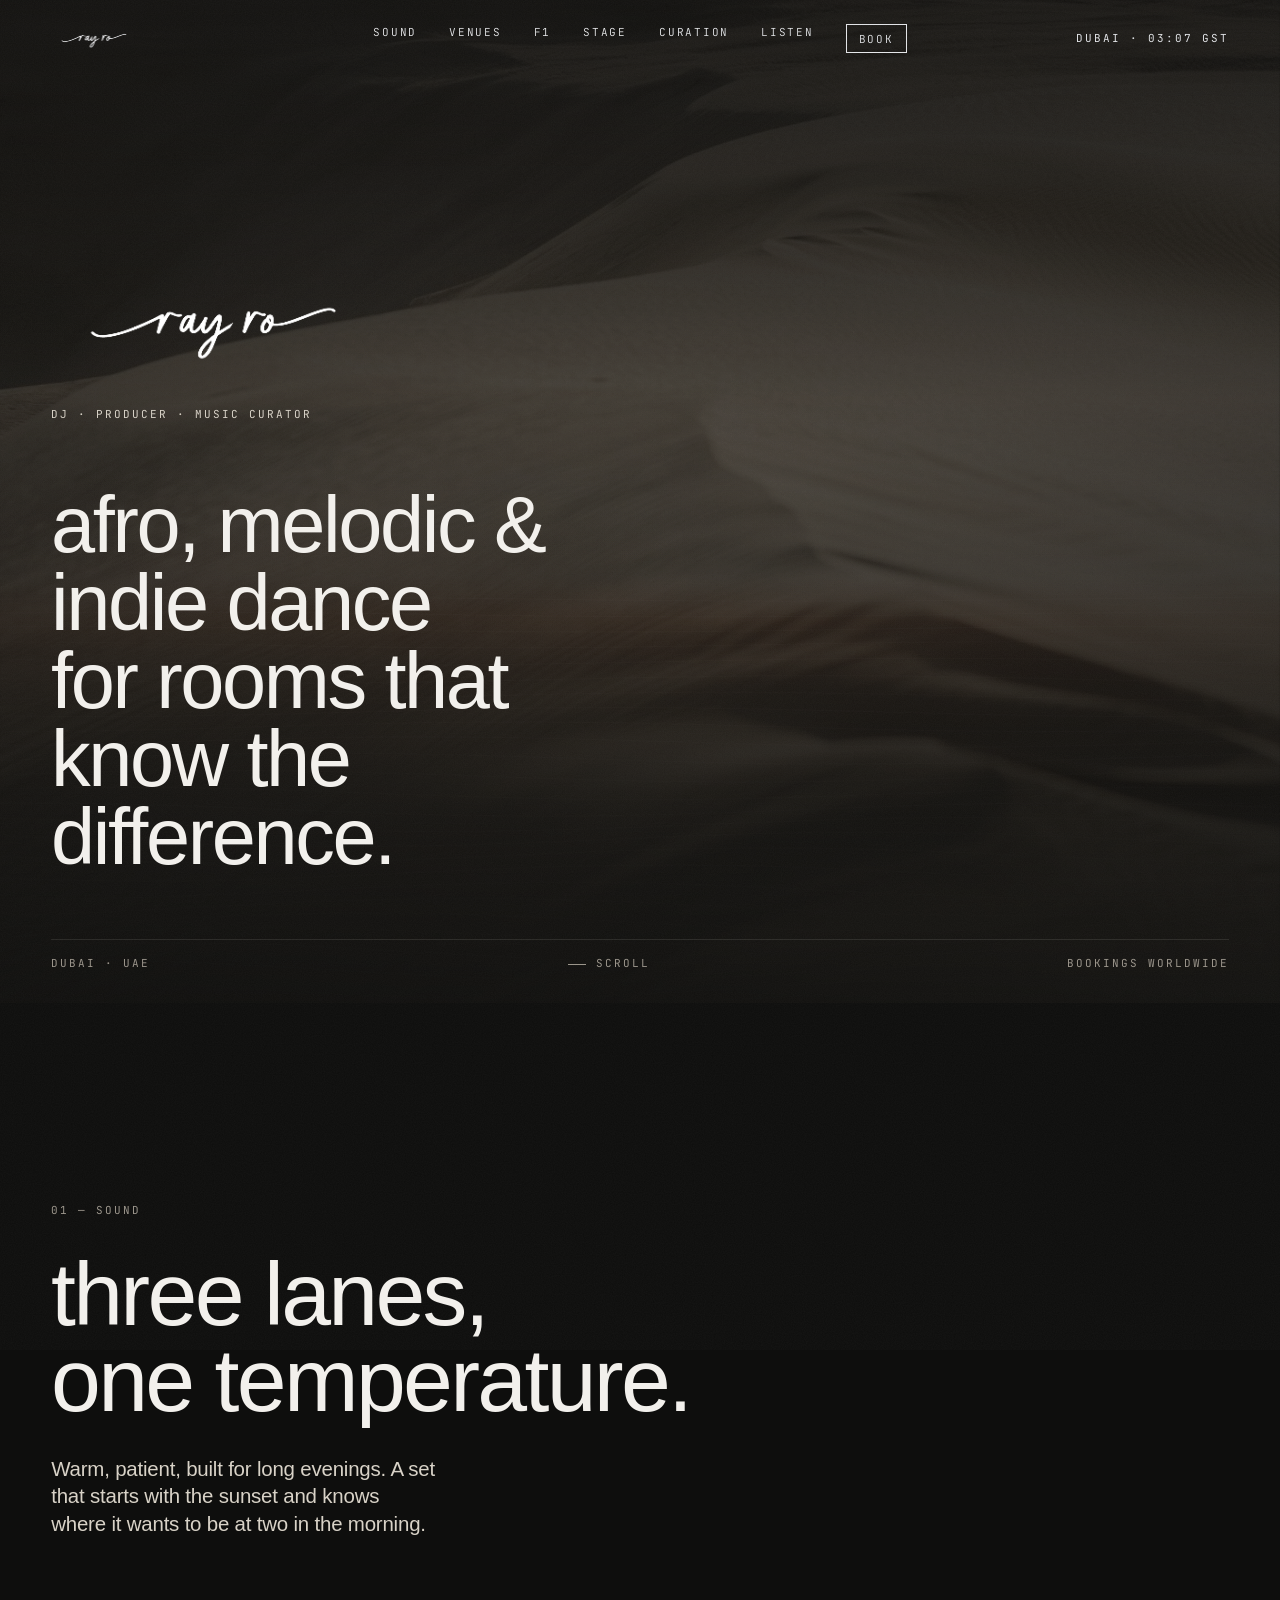
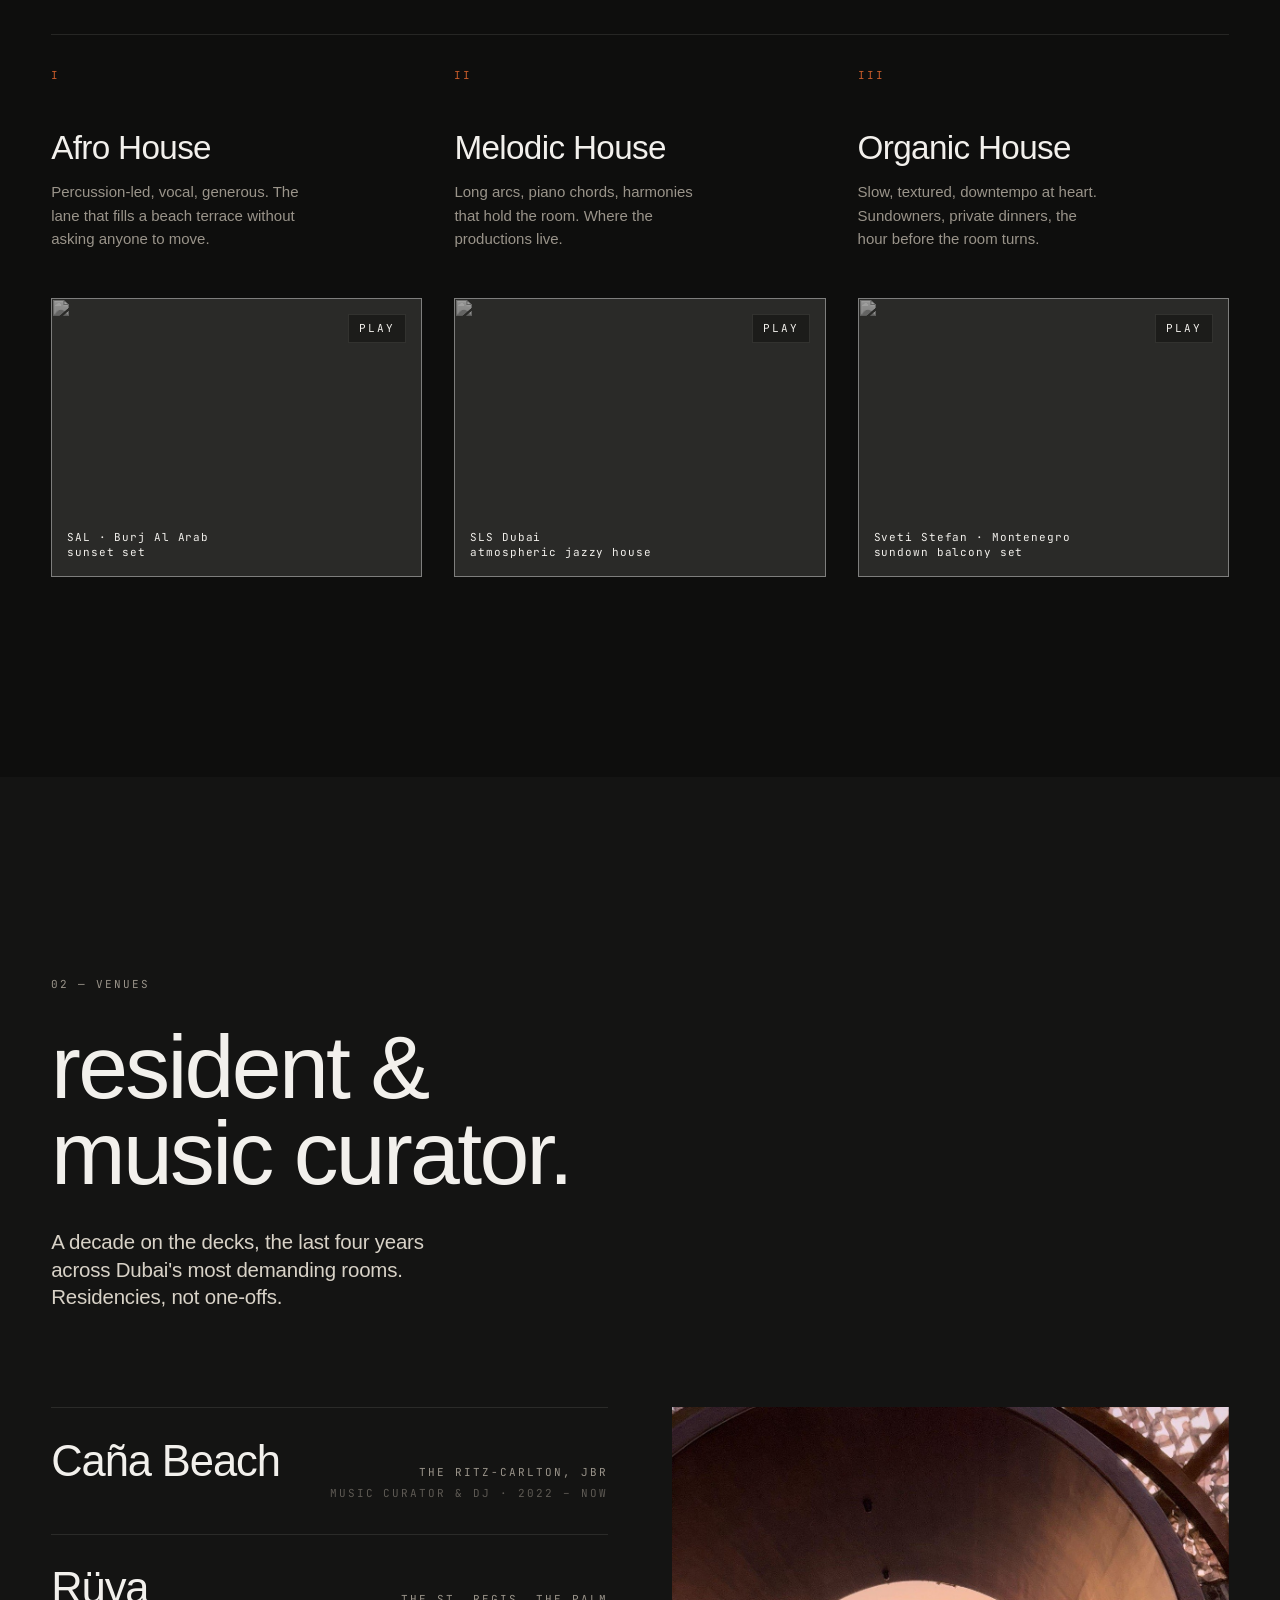
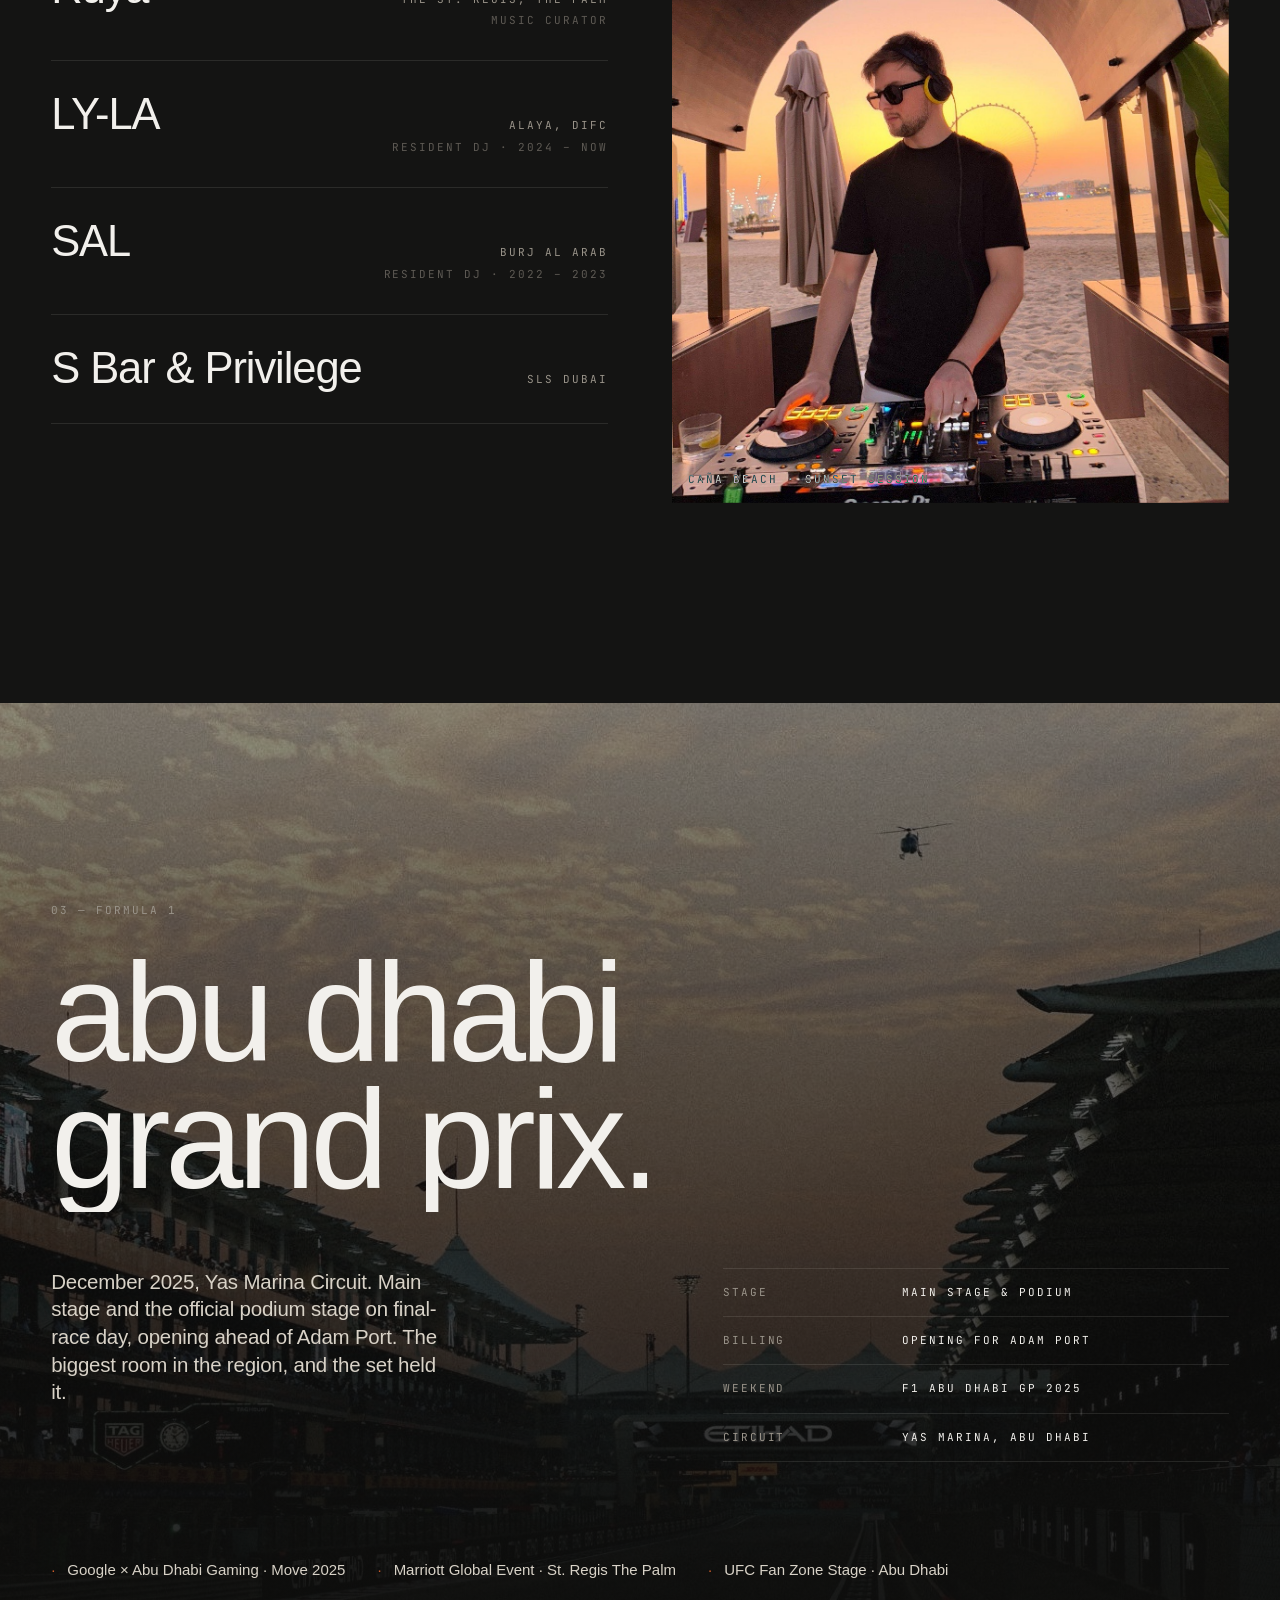
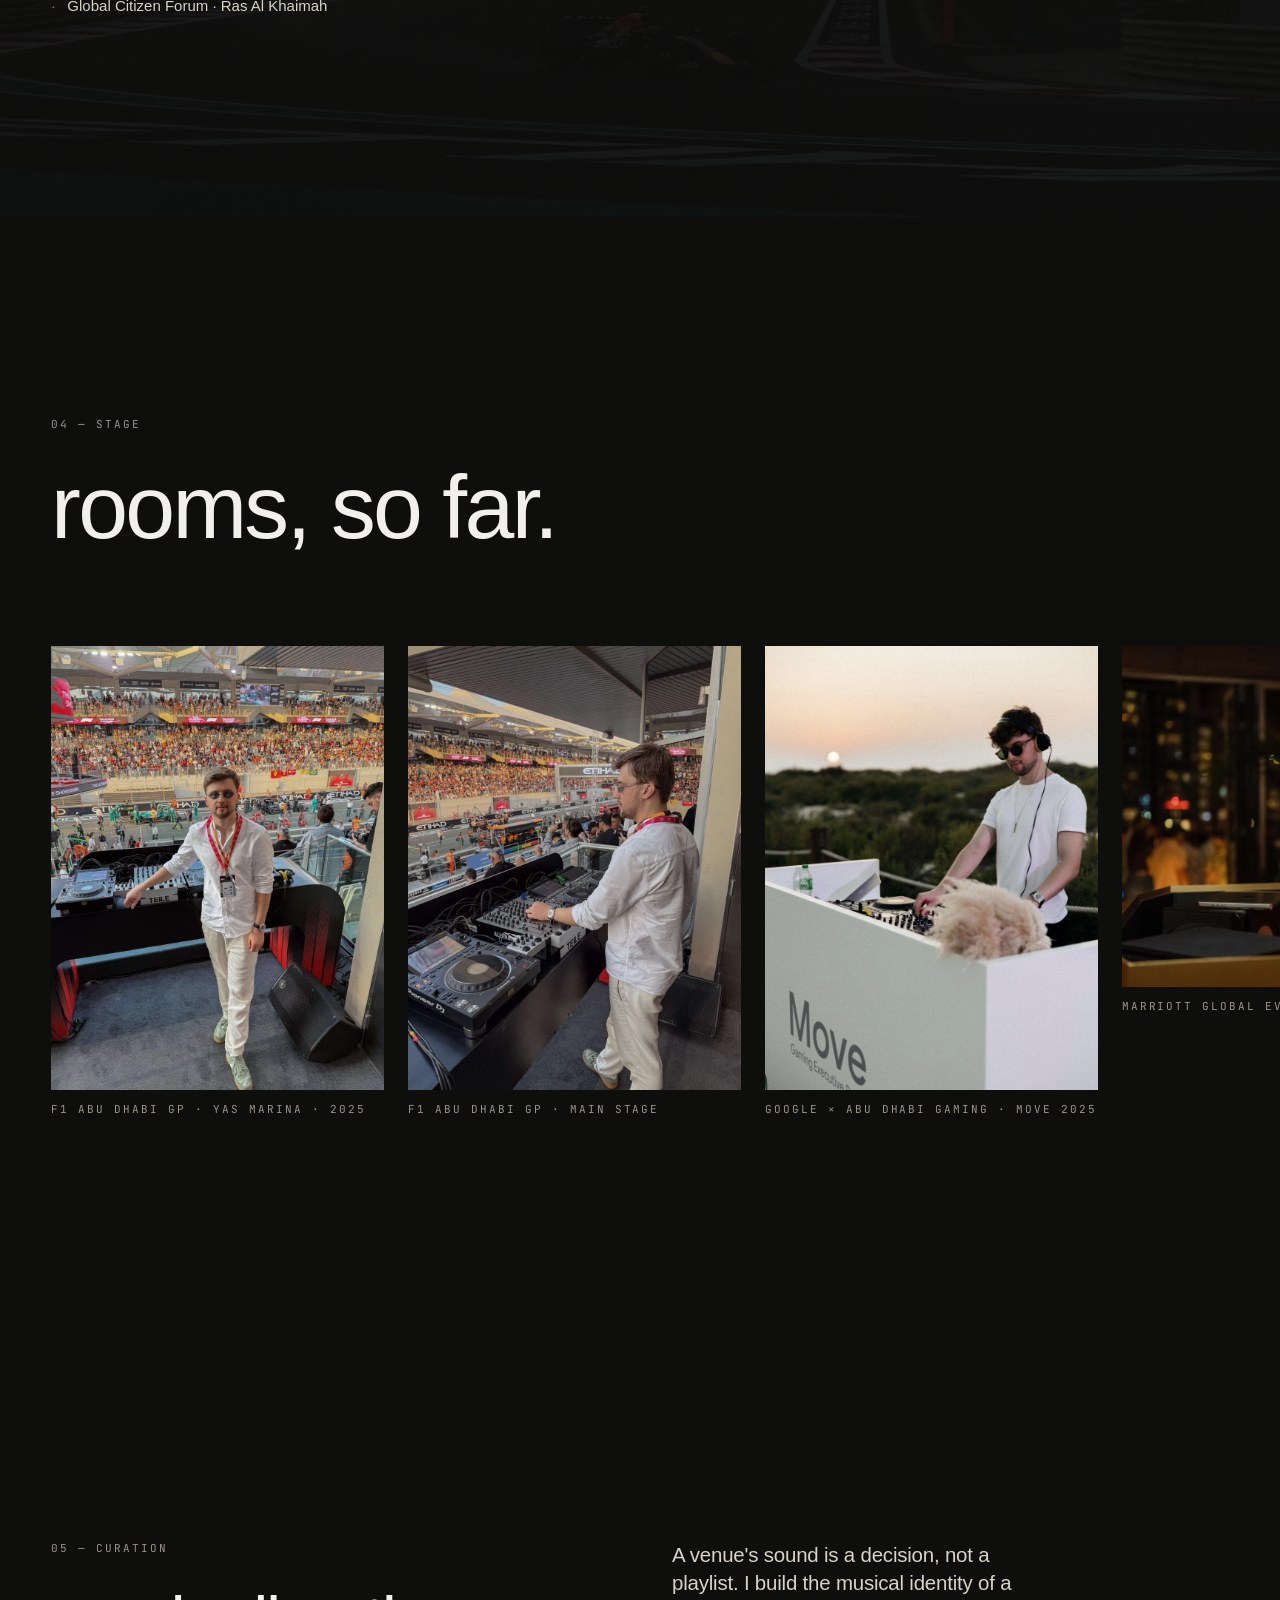
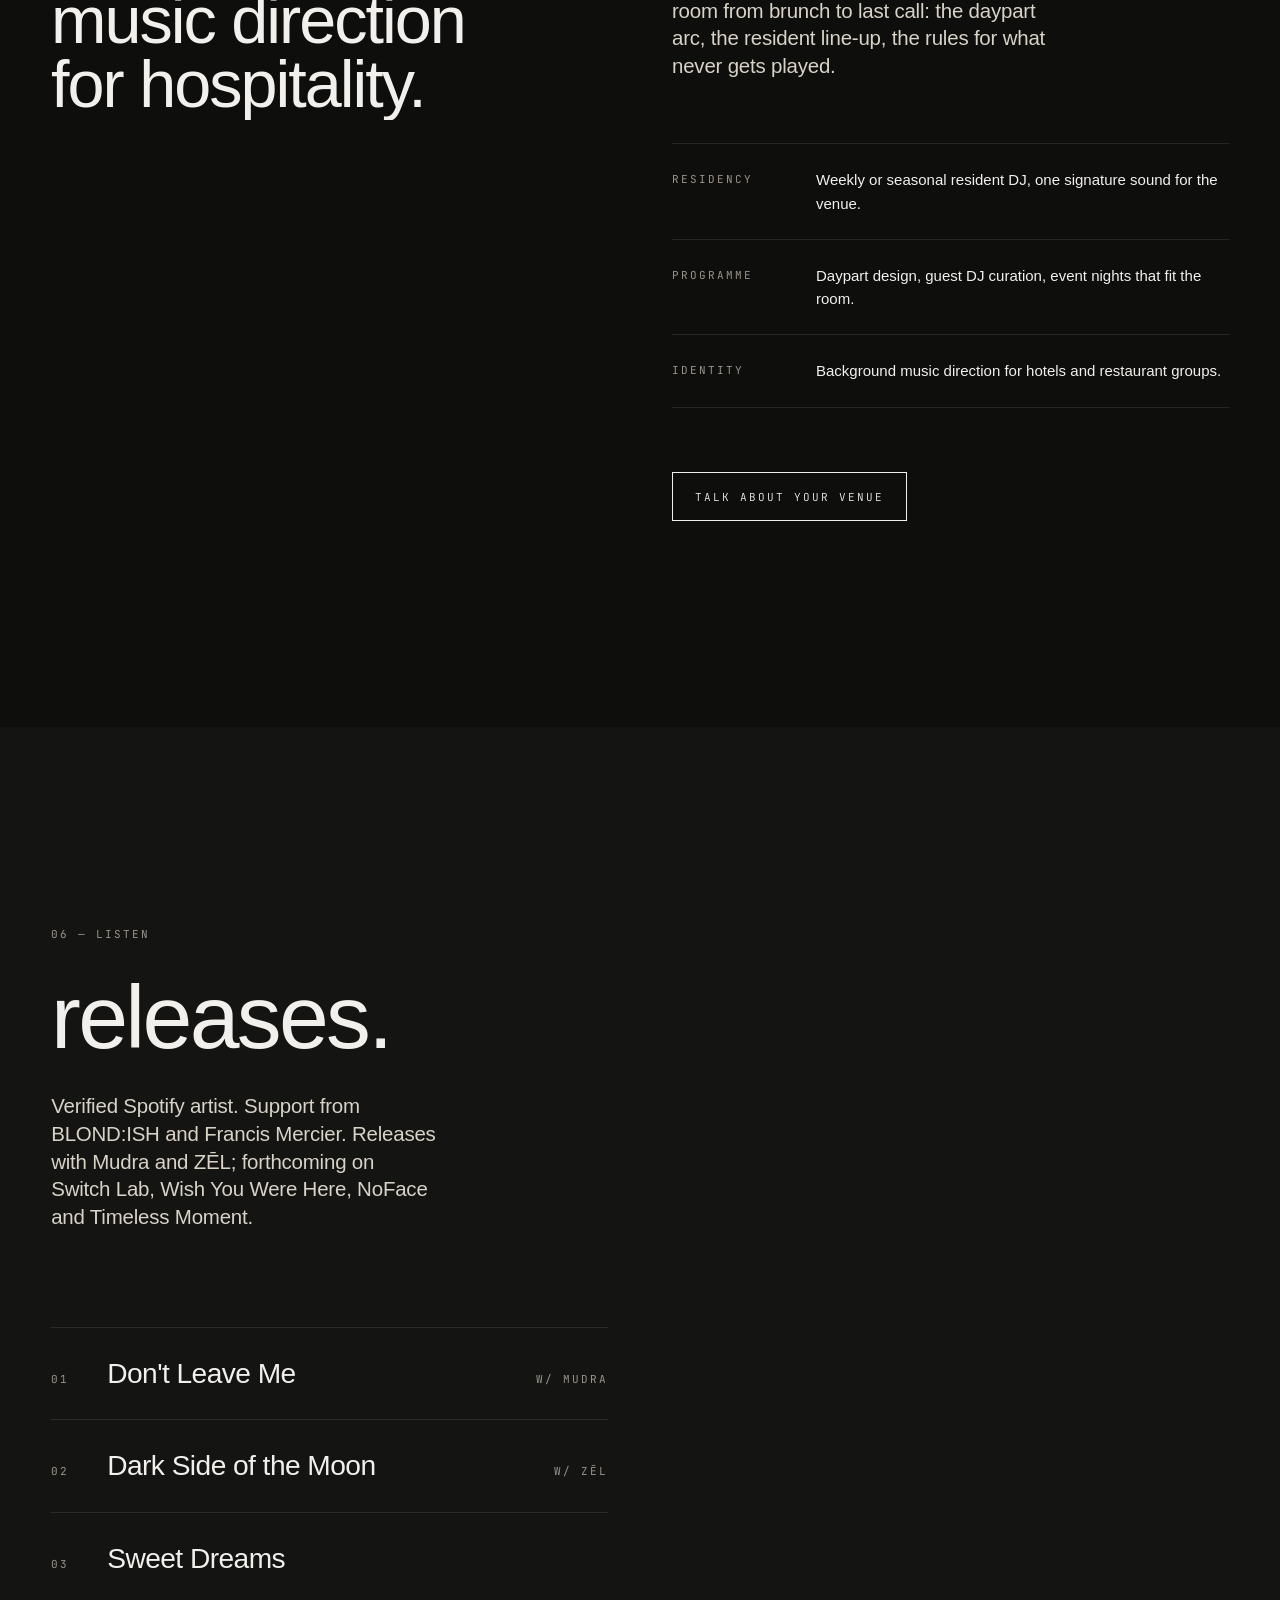
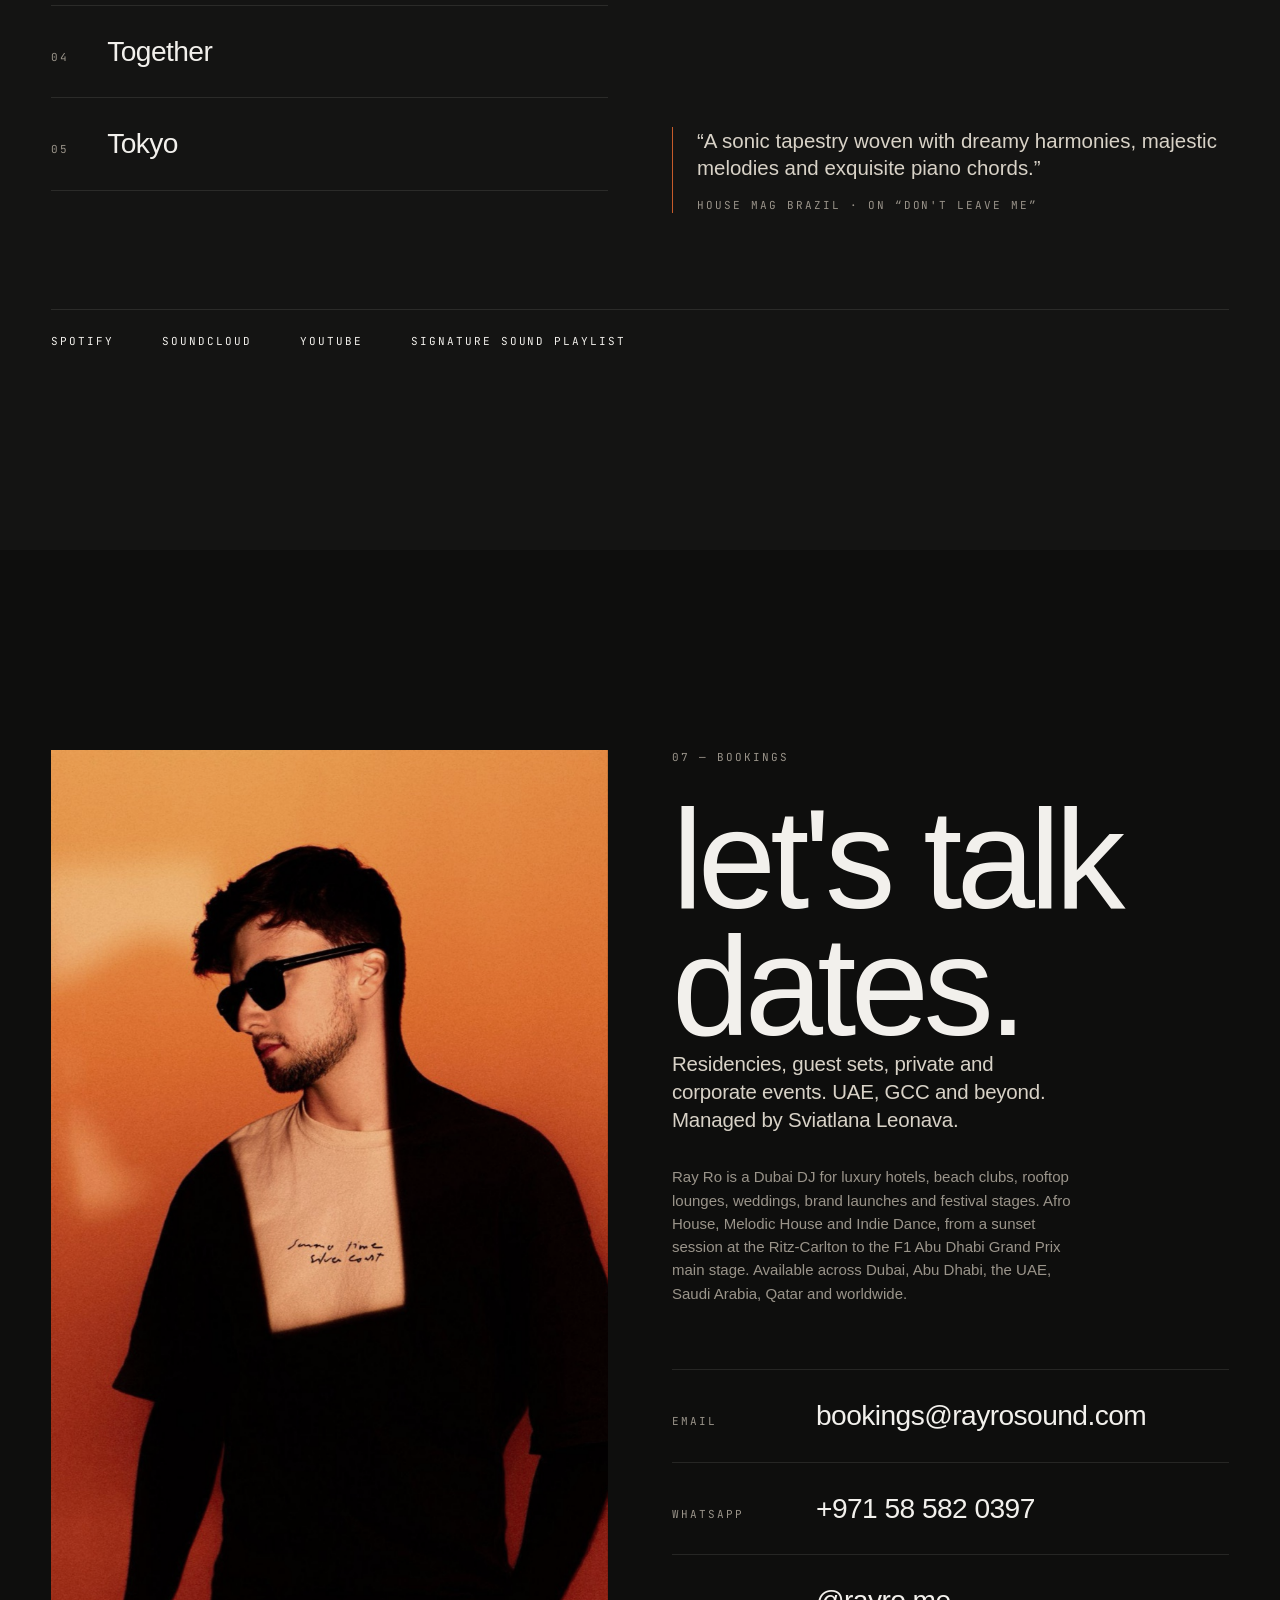
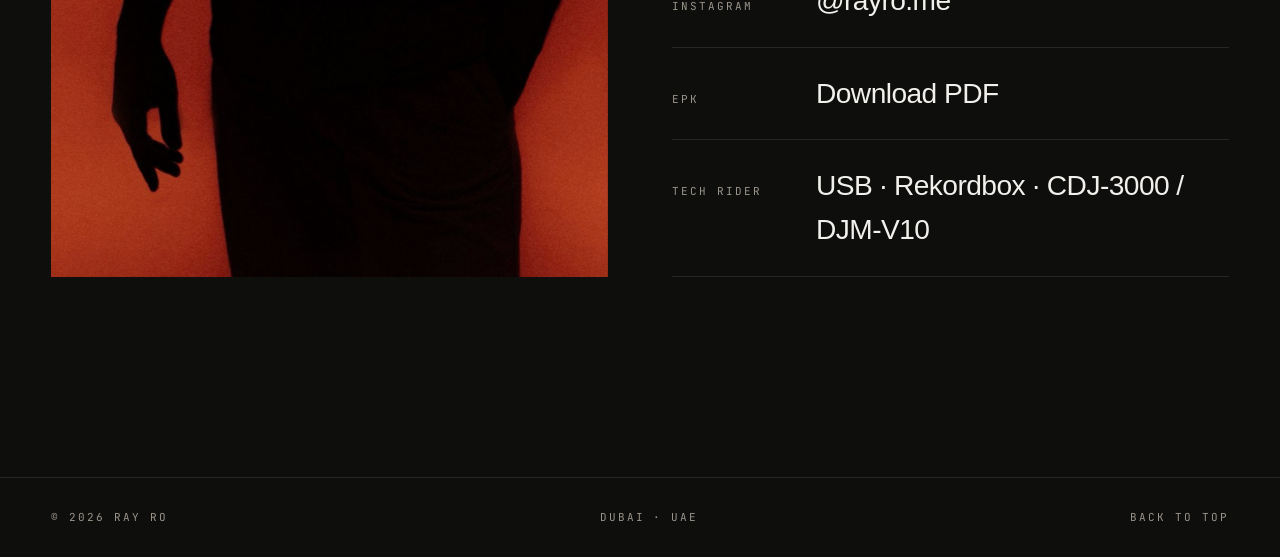
==== index.html @ 74b687f0 "contact: WhatsApp number Co-Authored-By: Claude Fable 5.1 <noreply@anthropic.com>" ====
<!DOCTYPE html>
<html lang="en" data-theme="dark">
<head>
  <meta charset="UTF-8" />
  <meta name="viewport" content="width=device-width, initial-scale=1, viewport-fit=cover" />
  <meta name="theme-color" content="#0E0E0D" />
  <meta name="color-scheme" content="dark" />

  <title>Ray Ro — Afro & Melodic House DJ in Dubai · Producer · Music Curator</title>
  <meta name="description" content="Ray Ro is a Dubai-based DJ, producer and music curator: Afro House, Melodic House and Indie Dance for luxury hotels, beach clubs, private and corporate events. Resident at LY-LA DIFC, music curator at Caña Beach (Ritz-Carlton) and Rüya (St. Regis), ex-SAL Burj Al Arab, F1 Abu Dhabi GP 2025 with Adam Port. Book a DJ in Dubai, UAE and GCC." />
  <meta name="keywords" content="Ray Ro, DJ Dubai, Afro House DJ Dubai, Melodic House DJ Dubai, Dubai DJ for hire, luxury hotel DJ UAE, beach club DJ Dubai, sunset DJ Dubai, event DJ Dubai, corporate event DJ UAE, wedding DJ Dubai, music curator Dubai, resident DJ Dubai, DJ Abu Dhabi, DJ booking UAE, organic house DJ, indie dance DJ" />
  <meta name="author" content="Ray Ro" />
  <meta name="robots" content="index, follow, max-image-preview:large" />
  <meta name="geo.region" content="AE-DU" />
  <meta name="geo.placename" content="Dubai" />
  <link rel="canonical" href="https://rayrosound.com/" />

  <meta property="og:type" content="profile" />
  <meta property="og:site_name" content="Ray Ro" />
  <meta property="og:title" content="Ray Ro — DJ · Producer · Music Curator" />
  <meta property="og:description" content="Afro · Melodic House · Indie Dance. Burj Al Arab, The Ritz-Carlton, St. Regis, F1 Abu Dhabi GP. Dubai, bookings worldwide." />
  <meta property="og:url" content="https://rayrosound.com/" />
  <meta property="og:image" content="https://rayrosound.com/assets/img/og.jpg" />
  <meta property="og:image:width" content="1200" />
  <meta property="og:image:height" content="630" />
  <meta name="twitter:card" content="summary_large_image" />
  <meta name="twitter:title" content="Ray Ro — DJ · Producer · Music Curator" />
  <meta name="twitter:description" content="Afro · Melodic House · Indie Dance. Dubai, bookings worldwide." />
  <meta name="twitter:image" content="https://rayrosound.com/assets/img/og.jpg" />

  <link rel="icon" href="favicon.svg" type="image/svg+xml" />
  <meta property="og:image:alt" content="Ray Ro — DJ, producer and music curator, Dubai" />

  <script type="application/ld+json">
  {
    "@context": "https://schema.org",
    "@graph": [
      {
        "@type": "WebSite",
        "@id": "https://rayrosound.com/#website",
        "url": "https://rayrosound.com/",
        "name": "Ray Ro",
        "inLanguage": "en",
        "publisher": { "@id": "https://rayrosound.com/#person" }
      },
      {
        "@type": ["Person", "MusicGroup"],
        "@id": "https://rayrosound.com/#person",
        "name": "Ray Ro",
        "alternateName": ["Ray Ro DJ", "DJ Ray Ro", "rayrosound"],
        "url": "https://rayrosound.com/",
        "image": "https://rayrosound.com/assets/img/portrait-orange.jpg",
        "jobTitle": "DJ, Producer & Music Curator",
        "description": "Dubai-based DJ, producer and music curator. Afro House, Melodic House and Indie Dance for luxury hotels, beach clubs, private and corporate events across the UAE and GCC.",
        "genre": ["Afro House", "Melodic House", "Organic House", "Indie Dance"],
        "email": "mailto:bookings@rayrosound.com",
        "telephone": "+971585820397",
        "address": { "@type": "PostalAddress", "addressLocality": "Dubai", "addressCountry": "AE" },
        "homeLocation": { "@type": "Place", "name": "Dubai, United Arab Emirates" },
        "areaServed": ["Dubai", "Abu Dhabi", "United Arab Emirates", "Saudi Arabia", "Qatar", "Bahrain", "Oman", "Worldwide"],
        "knowsAbout": ["Afro House", "Melodic House", "Music curation for hospitality", "Sunset DJ sets", "Luxury event entertainment"],
        "hasOccupation": [
          { "@type": "Occupation", "name": "DJ" },
          { "@type": "Occupation", "name": "Music Producer" },
          { "@type": "Occupation", "name": "Music Curator" }
        ],
        "performerIn": [
          { "@type": "Event", "name": "F1 Abu Dhabi Grand Prix 2025 — main stage & podium, opening for Adam Port", "location": { "@type": "Place", "name": "Yas Marina Circuit, Abu Dhabi" }, "startDate": "2025-12" },
          { "@type": "Event", "name": "Google × Abu Dhabi Gaming — Move 2025", "location": { "@type": "Place", "name": "Abu Dhabi" }, "startDate": "2025" },
          { "@type": "Event", "name": "Marriott Global Event — The St. Regis Dubai, The Palm", "location": { "@type": "Place", "name": "Dubai" } }
        ],
        "sameAs": [
          "https://instagram.com/rayro.me",
          "https://open.spotify.com/artist/5fw5fQ2Esfe9djr1GewYUo",
          "https://soundcloud.com/rayrosound",
          "https://youtube.com/@rayrosound"
        ]
      },
      {
        "@type": "Service",
        "@id": "https://rayrosound.com/#booking",
        "name": "DJ booking & music curation — Ray Ro",
        "serviceType": ["DJ for luxury hotels and beach clubs", "Sunset DJ sets", "Private and corporate event DJ", "Wedding DJ", "Festival and brand-event DJ", "Music direction for hospitality venues"],
        "provider": { "@id": "https://rayrosound.com/#person" },
        "areaServed": ["Dubai", "Abu Dhabi", "UAE", "GCC"],
        "availableChannel": { "@type": "ServiceChannel", "serviceUrl": "https://rayrosound.com/#contact", "availableLanguage": ["en", "ru"] }
      }
    ]
  }
  </script>

  <link rel="preconnect" href="https://api.fontshare.com" />
  <link rel="preconnect" href="https://cdn.fontshare.com" crossorigin />
  <link rel="preconnect" href="https://fonts.googleapis.com" />
  <link rel="preconnect" href="https://fonts.gstatic.com" crossorigin />
  <link rel="stylesheet" href="https://api.fontshare.com/v2/css?f[]=clash-display@400,500,600&f[]=general-sans@300,400,500&display=swap" />
  <link rel="stylesheet" href="https://fonts.googleapis.com/css2?family=JetBrains+Mono:wght@400;500&display=swap" />
  <link rel="stylesheet" href="css/styles.css" />

  <script>
    (function () {
      var h = document.documentElement;
      var reduced = matchMedia('(prefers-reduced-motion: reduce)').matches;
      var coarse  = matchMedia('(pointer: coarse)').matches;
      h.classList.add(reduced ? 'no-motion' : 'is-loading');
      if (coarse) h.classList.add('touch');
      if (location.search.indexOf('shot') > -1) h.classList.add('shot');
    })();
  </script>
</head>
<body>

  <div class="grain" aria-hidden="true"></div>
  <div class="cursor" aria-hidden="true"><span class="cursor__label"></span></div>

  <!-- Intro veil -->
  <div class="veil" aria-hidden="true">
    <img class="veil__logo" src="assets/img/logo-white.png" alt="" width="705" height="239" />
  </div>

  <header class="top">
    <a class="top__brand" href="#top" data-cursor="top">
      <img src="assets/img/logo-white.png" alt="ray ro" width="705" height="239" />
    </a>
    <nav class="top__nav" aria-label="Sections">
      <a href="#sound">Sound</a>
      <a href="#venues">Venues</a>
      <a href="#f1">F1</a>
      <a href="#stage">Stage</a>
      <a href="#curation">Curation</a>
      <a href="#listen">Listen</a>
      <a href="#contact" class="top__cta">Book</a>
    </nav>
    <div class="top__meta mono"><span class="top__clock">Dubai · <span data-clock>--:--</span> GST</span><a href="#contact" class="top__cta top__cta--m">Book</a></div>
  </header>

  <main id="top">

    <!-- ═══ HERO ═══ -->
    <section class="hero" id="hero">
      <div class="hero__bg" aria-hidden="true">
        <img class="hero__photo" src="assets/img/desert.jpg" alt="" width="1143" height="1600" fetchpriority="high" decoding="async" />
        <canvas class="hero__canvas"></canvas>
        <video class="hero__video" autoplay muted loop playsinline preload="metadata" poster="assets/video/hero-poster.jpg">
          <source src="assets/video/hero.mp4" type="video/mp4" />
        </video>
        <div class="hero__shade"></div>
      </div>

      <div class="hero__inner">
        <div class="hero__logo" data-reveal>
          <img src="assets/img/logo-white.png" alt="ray ro" width="705" height="239" />
        </div>
        <p class="hero__role mono" data-reveal>DJ · Producer · Music Curator</p>
        <h1 class="hero__title">
          <span class="sr-only">Ray Ro — DJ, producer and music curator in Dubai. </span>
          <span class="line"><span class="line__in">afro, melodic &amp;</span></span>
          <span class="line"><span class="line__in">indie dance</span></span>
          <span class="line"><span class="line__in">for rooms that</span></span>
          <span class="line"><span class="line__in">know the difference.</span></span>
        </h1>
      </div>

      <div class="hero__foot mono">
        <span>Dubai · UAE</span>
        <span class="hero__scroll" aria-hidden="true">scroll</span>
        <span>Bookings worldwide</span>
      </div>
    </section>

    <!-- ═══ SOUND ═══ -->
    <section class="sound section" id="sound">
      <header class="section__head">
        <span class="mono label">01 — Sound</span>
        <h2 class="display">
          <span class="line"><span class="line__in">three lanes,</span></span>
          <span class="line"><span class="line__in">one temperature.</span></span>
        </h2>
        <p class="lede" data-reveal>Warm, patient, built for long evenings. A set that starts with the sunset and knows where it wants to be at two in the morning.</p>
      </header>

      <div class="lanes">
        <article class="lane" data-reveal>
          <div class="lane__index mono">I</div>
          <h3 class="lane__name">Afro House</h3>
          <p class="lane__desc">Percussion-led, vocal, generous. The lane that fills a beach terrace without asking anyone to move.</p>
          <button class="player" type="button" data-yt="RgMtoD_0YS0" data-cursor="play" aria-label="Play: chilled set at SAL, Burj Al Arab">
            <img class="player__poster" src="https://i.ytimg.com/vi/RgMtoD_0YS0/hqdefault.jpg" alt="" loading="lazy" decoding="async" width="480" height="360" />
            <span class="player__meta mono">SAL · Burj Al Arab<br>sunset set</span>
            <span class="player__btn mono">Play</span>
          </button>
        </article>

        <article class="lane" data-reveal>
          <div class="lane__index mono">II</div>
          <h3 class="lane__name">Melodic House</h3>
          <p class="lane__desc">Long arcs, piano chords, harmonies that hold the room. Where the productions live.</p>
          <button class="player" type="button" data-yt="tsNYrGCNgGk" data-cursor="play" aria-label="Play: atmospheric set at SLS Dubai">
            <img class="player__poster" src="https://i.ytimg.com/vi/tsNYrGCNgGk/hqdefault.jpg" alt="" loading="lazy" decoding="async" width="480" height="360" />
            <span class="player__meta mono">SLS Dubai<br>atmospheric jazzy house</span>
            <span class="player__btn mono">Play</span>
          </button>
        </article>

        <article class="lane" data-reveal>
          <div class="lane__index mono">III</div>
          <h3 class="lane__name">Organic House</h3>
          <p class="lane__desc">Slow, textured, downtempo at heart. Sundowners, private dinners, the hour before the room turns.</p>
          <button class="player" type="button" data-yt="8rdfERg5yCU" data-cursor="play" aria-label="Play: sundown set at Sveti Stefan, Montenegro">
            <img class="player__poster" src="https://i.ytimg.com/vi/8rdfERg5yCU/hqdefault.jpg" alt="" loading="lazy" decoding="async" width="480" height="360" />
            <span class="player__meta mono">Sveti Stefan · Montenegro<br>sundown balcony set</span>
            <span class="player__btn mono">Play</span>
          </button>
        </article>
      </div>
    </section>

    <!-- ═══ VENUES ═══ -->
    <section class="venues section" id="venues">
      <div class="venues__grid">
        <header class="section__head venues__head">
          <span class="mono label">02 — Venues</span>
          <h2 class="display">
            <span class="line"><span class="line__in">resident &amp;</span></span>
            <span class="line"><span class="line__in">music curator.</span></span>
          </h2>
          <p class="lede" data-reveal>A decade on the decks, the last four years across Dubai's most demanding rooms. Residencies, not one-offs.</p>
        </header>

        <ol class="venue-list">
          <li class="venue" data-reveal>
            <span class="venue__name">Caña Beach</span>
            <span class="venue__at mono"><span>The Ritz-Carlton, JBR</span><span>music curator &amp; DJ · 2022 – now</span></span>
          </li>
          <li class="venue" data-reveal>
            <span class="venue__name">Rüya</span>
            <span class="venue__at mono"><span>The St. Regis, The Palm</span><span>music curator</span></span>
          </li>
          <li class="venue" data-reveal>
            <span class="venue__name">LY-LA</span>
            <span class="venue__at mono"><span>Alaya, DIFC</span><span>resident DJ · 2024 – now</span></span>
          </li>
          <li class="venue" data-reveal>
            <span class="venue__name">SAL</span>
            <span class="venue__at mono"><span>Burj Al Arab</span><span>resident DJ · 2022 – 2023</span></span>
          </li>
          <li class="venue" data-reveal>
            <span class="venue__name">S Bar &amp; Privilege</span>
            <span class="venue__at mono">SLS Dubai</span>
          </li>
        </ol>

        <figure class="venues__fig" data-parallax="0.12">
          <img src="assets/img/cana-sunset.jpg" alt="Ray Ro playing a sunset session at Caña Beach, The Ritz-Carlton JBR" loading="lazy" decoding="async" width="1200" height="1600" />
          <figcaption class="mono">Caña Beach · sunset session</figcaption>
        </figure>
      </div>
    </section>

    <!-- ═══ F1 ═══ -->
    <section class="f1 section" id="f1">
      <div class="f1__media" data-parallax="0.08" aria-hidden="true">
        <video class="f1__video" muted loop playsinline preload="none" poster="assets/img/f1-circuit.jpg">
          <source src="assets/video/f1.mp4" type="video/mp4" />
        </video>
        <div class="f1__shade"></div>
      </div>
      <div class="f1__inner">
        <span class="mono label">03 — Formula 1</span>
        <h2 class="display display--xl">
          <span class="line"><span class="line__in">abu dhabi</span></span>
          <span class="line"><span class="line__in">grand prix.</span></span>
        </h2>
        <div class="f1__cols">
          <p class="lede" data-reveal>December 2025, Yas Marina Circuit. Main stage and the official podium stage on final-race day, opening ahead of Adam Port. The biggest room in the region, and the set held it.</p>
          <ul class="f1__facts mono" data-reveal>
            <li><span>Stage</span><span>Main stage &amp; podium</span></li>
            <li><span>Billing</span><span>Opening for Adam Port</span></li>
            <li><span>Weekend</span><span>F1 Abu Dhabi GP 2025</span></li>
            <li><span>Circuit</span><span>Yas Marina, Abu Dhabi</span></li>
          </ul>
        </div>
        <ul class="f1__more" data-reveal>
          <li>Google × Abu Dhabi Gaming · Move 2025</li>
          <li>Marriott Global Event · St. Regis The Palm</li>
          <li>UFC Fan Zone Stage · Abu Dhabi</li>
          <li>Global Citizen Forum · Ras Al Khaimah</li>
        </ul>
      </div>
    </section>

    <!-- ═══ STAGE ═══ -->
    <section class="stage section" id="stage">
      <header class="section__head stage__head">
        <span class="mono label">04 — Stage</span>
        <h2 class="display">
          <span class="line"><span class="line__in">rooms, so far.</span></span>
        </h2>
      </header>
      <div class="strip" data-strip>
        <figure class="strip__item" data-reveal>
          <img src="assets/img/stage/f1-grandstand.jpg" alt="Ray Ro at the F1 Abu Dhabi Grand Prix, Yas Marina" loading="lazy" decoding="async" width="1200" height="1600" />
          <figcaption class="mono">F1 Abu Dhabi GP · Yas Marina · 2025</figcaption>
        </figure>
        <figure class="strip__item" data-reveal>
          <img src="assets/img/stage/f1-decks.jpg" alt="Ray Ro on the decks at the F1 Abu Dhabi Grand Prix" loading="lazy" decoding="async" width="1200" height="1600" />
          <figcaption class="mono">F1 Abu Dhabi GP · main stage</figcaption>
        </figure>
        <figure class="strip__item" data-reveal>
          <img src="assets/img/stage/google-move.jpg" alt="Ray Ro playing at Google × Abu Dhabi Gaming, Move 2025" loading="lazy" decoding="async" width="1066" height="1600" />
          <figcaption class="mono">Google × Abu Dhabi Gaming · Move 2025</figcaption>
        </figure>
        <figure class="strip__item strip__item--wide" data-reveal>
          <img src="assets/img/stage/st-regis-marriott.jpg" alt="Ray Ro at the Marriott Global Event, St. Regis The Palm" loading="lazy" decoding="async" width="1600" height="1068" />
          <figcaption class="mono">Marriott Global Event · St. Regis The Palm</figcaption>
        </figure>
        <figure class="strip__item" data-reveal>
          <img src="assets/img/stage/lyla-dj.jpg" alt="Ray Ro resident set at LY-LA, DIFC" loading="lazy" decoding="async" width="1066" height="1600" />
          <figcaption class="mono">LY-LA · DIFC · residency</figcaption>
        </figure>
        <figure class="strip__item" data-reveal>
          <img src="assets/img/stage/cana-beach.jpg" alt="Caña Beach at The Ritz-Carlton JBR at sunset" loading="lazy" decoding="async" width="1143" height="1600" />
          <figcaption class="mono">Caña Beach · The Ritz-Carlton JBR</figcaption>
        </figure>
        <figure class="strip__item" data-reveal>
          <img src="assets/img/stage/sal-decks.jpg" alt="Ray Ro playing a sunset session at SAL, Burj Al Arab" loading="lazy" decoding="async" width="900" height="1600" />
          <figcaption class="mono">SAL · Burj Al Arab</figcaption>
        </figure>
        <figure class="strip__item strip__item--wide" data-reveal>
          <img src="assets/img/stage/sal-aerial.jpg" alt="SAL beach club at Burj Al Arab from above" loading="lazy" decoding="async" width="1600" height="1066" />
          <figcaption class="mono">SAL · Burj Al Arab · aerial</figcaption>
        </figure>
        <figure class="strip__item strip__item--wide" data-reveal>
          <img src="assets/img/stage/pure-ibiza.jpg" alt="Ray Ro at Pure Ibiza Radio, Dubai" loading="lazy" decoding="async" width="1600" height="896" />
          <figcaption class="mono">Pure Ibiza Radio · Dubai</figcaption>
        </figure>
      </div>
    </section>

    <!-- ═══ CURATION ═══ -->
    <section class="curation section" id="curation">
      <div class="curation__grid">
        <header class="section__head">
          <span class="mono label">05 — Curation</span>
          <h2 class="display">
            <span class="line"><span class="line__in">music direction</span></span>
            <span class="line"><span class="line__in">for hospitality.</span></span>
          </h2>
        </header>
        <div class="curation__body">
          <p class="lede" data-reveal>A venue's sound is a decision, not a playlist. I build the musical identity of a room from brunch to last call: the daypart arc, the resident line-up, the rules for what never gets played.</p>
          <ul class="curation__list" data-reveal>
            <li><span class="mono">Residency</span><span>Weekly or seasonal resident DJ, one signature sound for the venue.</span></li>
            <li><span class="mono">Programme</span><span>Daypart design, guest DJ curation, event nights that fit the room.</span></li>
            <li><span class="mono">Identity</span><span>Background music direction for hotels and restaurant groups.</span></li>
          </ul>
          <a class="btn" href="#contact" data-cursor="go">Talk about your venue</a>
        </div>
      </div>
    </section>

    <!-- ═══ LISTEN ═══ -->
    <section class="listen section" id="listen">
      <header class="section__head">
        <span class="mono label">06 — Listen</span>
        <h2 class="display">
          <span class="line"><span class="line__in">releases.</span></span>
        </h2>
        <p class="lede" data-reveal>Verified Spotify artist. Support from BLOND:ISH and Francis Mercier. Releases with Mudra and ZĒL; forthcoming on Switch Lab, Wish You Were Here, NoFace and Timeless Moment.</p>
      </header>

      <div class="listen__grid">
        <ol class="tracks" data-reveal>
          <li><span class="mono">01</span><span>Don't Leave Me</span><span class="mono">w/ Mudra</span></li>
          <li><span class="mono">02</span><span>Dark Side of the Moon</span><span class="mono">w/ ZĒL</span></li>
          <li><span class="mono">03</span><span>Sweet Dreams</span><span class="mono"></span></li>
          <li><span class="mono">04</span><span>Together</span><span class="mono"></span></li>
          <li><span class="mono">05</span><span>Tokyo</span><span class="mono"></span></li>
        </ol>

        <div class="embeds" data-reveal>
          <div class="embed embed--spotify">
            <iframe title="Ray Ro on Spotify" loading="lazy" src="https://open.spotify.com/embed/artist/5fw5fQ2Esfe9djr1GewYUo?utm_source=generator&theme=0" width="100%" height="352" frameborder="0" allow="autoplay; clipboard-write; encrypted-media; fullscreen; picture-in-picture"></iframe>
          </div>
          <blockquote class="quote">
            <p>“A sonic tapestry woven with dreamy harmonies, majestic melodies and exquisite piano chords.”</p>
            <cite class="mono">House Mag Brazil · on “Don't Leave Me”</cite>
          </blockquote>
        </div>
      </div>

      <ul class="listen__links mono" data-reveal>
        <li><a href="https://open.spotify.com/artist/5fw5fQ2Esfe9djr1GewYUo" target="_blank" rel="noopener" data-cursor="open">Spotify</a></li>
        <li><a href="https://soundcloud.com/rayrosound" target="_blank" rel="noopener" data-cursor="open">SoundCloud</a></li>
        <li><a href="https://youtube.com/@rayrosound" target="_blank" rel="noopener" data-cursor="open">YouTube</a></li>
        <li><a href="https://open.spotify.com/playlist/3AtjrD2AGN2OVXqeKHjSh1" target="_blank" rel="noopener" data-cursor="open">Signature Sound playlist</a></li>
      </ul>
    </section>

    <!-- ═══ CONTACT ═══ -->
    <section class="contact section" id="contact">
      <figure class="contact__fig" data-parallax="0.1">
        <img src="assets/img/portrait-orange.jpg" alt="Ray Ro" loading="lazy" decoding="async" width="1279" height="1600" />
      </figure>
      <div class="contact__inner">
        <span class="mono label">07 — Bookings</span>
        <h2 class="display display--xl">
          <span class="line"><span class="line__in">let's talk</span></span>
          <span class="line"><span class="line__in">dates.</span></span>
        </h2>
        <p class="lede" data-reveal>Residencies, guest sets, private and corporate events. UAE, GCC and beyond. Managed by Sviatlana Leonava.</p>
        <p class="contact__seo" data-reveal>Ray Ro is a Dubai DJ for luxury hotels, beach clubs, rooftop lounges, weddings, brand launches and festival stages. Afro House, Melodic House and Indie Dance, from a sunset session at the Ritz-Carlton to the F1 Abu Dhabi Grand Prix main stage. Available across Dubai, Abu Dhabi, the UAE, Saudi Arabia, Qatar and worldwide.</p>
        <ul class="contact__list" data-reveal>
          <li><span class="mono">Email</span><a href="mailto:bookings@rayrosound.com" data-cursor="mail">bookings@rayrosound.com</a></li>
          <li><span class="mono">WhatsApp</span><a href="https://wa.me/971585820397?text=Hi%20Ray%2C%20I%27d%20like%20to%20talk%20about%20a%20booking" target="_blank" rel="noopener" data-cursor="open" data-whatsapp>+971 58 582 0397</a></li>
          <li><span class="mono">Instagram</span><a href="https://instagram.com/rayro.me" target="_blank" rel="noopener" data-cursor="open">@rayro.me</a></li>
          <li><span class="mono">EPK</span><a href="assets/RayRo-EPK.pdf" target="_blank" rel="noopener" data-cursor="open">Download PDF</a></li>
          <li><span class="mono">Tech rider</span><a href="assets/RayRo-EPK.pdf#page=19" target="_blank" rel="noopener" data-cursor="open">USB · Rekordbox · CDJ-3000 / DJM-V10</a></li>
        </ul>
      </div>
    </section>

  </main>

  <footer class="foot mono">
    <span>© <span data-year>2026</span> Ray Ro</span>
    <span>Dubai · UAE</span>
    <a href="#top" data-cursor="top">Back to top</a>
  </footer>

  <!-- Video lightbox -->
  <div class="lightbox" hidden>
    <button class="lightbox__close mono" type="button" aria-label="Close" data-cursor="close">Close</button>
    <div class="lightbox__frame"></div>
  </div>

  <script src="https://cdnjs.cloudflare.com/ajax/libs/gsap/3.12.5/gsap.min.js" defer></script>
  <script src="https://cdnjs.cloudflare.com/ajax/libs/gsap/3.12.5/ScrollTrigger.min.js" defer></script>
  <script src="https://cdn.jsdelivr.net/npm/lenis@1.1.18/dist/lenis.min.js" defer></script>
  <script src="js/haze.js" defer></script>
  <script src="js/main.js" defer></script>
</body>
</html>
---- css/styles.css ----
/* ══════════════════════════════════════════════════════════
   Ray Ro — rayrosound.com
   Tokens → base → type → layout → sections → motion → media
   ══════════════════════════════════════════════════════════ */

:root {
  --bone:     #F2F0EC;
  --sand:     #D8D2C7;
  --sand-dim: #9A948A;
  --sand-mute:#5E5A54;
  --ink:      #0E0E0D;
  --ink-2:    #141413;
  --graphite: #2A2A28;
  --accent:   #C75B2A;
  --hair:     rgba(242, 240, 236, 0.10);
  --hair-soft:rgba(242, 240, 236, 0.06);

  --display: 'Clash Display', 'Helvetica Neue', Helvetica, Arial, sans-serif;
  --body:    'General Sans', -apple-system, BlinkMacSystemFont, 'Helvetica Neue', Arial, sans-serif;
  --mono:    'JetBrains Mono', ui-monospace, SFMono-Regular, Menlo, monospace;

  --gutter: clamp(16px, 4vw, 64px);
  --s-1: 4px;  --s-2: 8px;  --s-3: 12px; --s-4: 16px; --s-5: 24px;
  --s-6: 32px; --s-7: 48px; --s-8: 64px; --s-9: 96px; --s-10: 144px; --s-11: 200px;

  --t-mono:   clamp(0.6875rem, 0.75vw, 0.75rem);
  --t-body:   clamp(0.9375rem, 1.05vw, 1.0625rem);
  --t-lede:   clamp(1.125rem, 1.6vw, 1.5rem);
  --t-h3:     clamp(1.5rem, 2.6vw, 2.5rem);
  --t-display:clamp(2.75rem, 7vw, 6.5rem);
  --t-xl:     clamp(3.25rem, 11vw, 11rem);
  --t-hero:   clamp(2.5rem, 6.2vw, 5.75rem);

  --ease: cubic-bezier(0.16, 1, 0.3, 1);
  --dur: 800ms;
}

:root[data-theme="light"] {
  --bone: #0E0E0D; --sand: #2A2A28; --sand-dim: #5E5A54; --sand-mute: #9A948A;
  --ink: #F2F0EC; --ink-2: #EBE8E2; --graphite: #D8D2C7;
  --hair: rgba(14, 14, 13, 0.12); --hair-soft: rgba(14, 14, 13, 0.06);
}

/* ─────── base ─────── */
*, *::before, *::after { box-sizing: border-box; }
html { scroll-behavior: auto; -webkit-text-size-adjust: 100%; }
body {
  margin: 0;
  background: var(--ink);
  color: var(--bone);
  font-family: var(--body);
  font-weight: 300;
  font-size: var(--t-body);
  line-height: 1.55;
  -webkit-font-smoothing: antialiased;
  -moz-osx-font-smoothing: grayscale;
  overflow-x: hidden;
}
img, video { display: block; max-width: 100%; height: auto; }
a { color: inherit; text-decoration: none; }
button { font: inherit; color: inherit; background: none; border: 0; padding: 0; cursor: pointer; }
ul, ol { list-style: none; margin: 0; padding: 0; }
h1, h2, h3, p, figure, blockquote { margin: 0; }
::selection { background: var(--accent); color: var(--bone); }

.mono {
  font-family: var(--mono);
  font-size: var(--t-mono);
  font-weight: 400;
  letter-spacing: 0.18em;
  text-transform: uppercase;
  line-height: 1.4;
}
.label { display: block; color: var(--sand-dim); margin-bottom: var(--s-6); }

.display {
  font-family: var(--display);
  font-weight: 500;
  font-size: var(--t-display);
  line-height: 0.96;
  letter-spacing: -0.03em;
  text-transform: lowercase;
}
.display--xl { font-size: var(--t-xl); line-height: 0.9; letter-spacing: -0.04em; }
.lede {
  font-size: var(--t-lede);
  font-weight: 300;
  line-height: 1.35;
  letter-spacing: -0.01em;
  color: var(--sand);
  max-width: 34ch;
}

/* text mask lines */
.line { display: block; overflow: hidden; padding-bottom: 0.06em; margin-bottom: -0.06em; }
.line__in { display: block; will-change: transform; }

/* ─────── grain / cursor / veil ─────── */
.grain {
  position: fixed; inset: -50%; z-index: 90; pointer-events: none;
  opacity: 0.035;
  background-image: url("data:image/svg+xml;utf8,<svg xmlns='http://www.w3.org/2000/svg' width='240' height='240'><filter id='n'><feTurbulence type='fractalNoise' baseFrequency='0.9' numOctaves='2' stitchTiles='stitch'/><feColorMatrix values='0 0 0 0 1  0 0 0 0 1  0 0 0 0 1  0 0 0 1 0'/></filter><rect width='100%' height='100%' filter='url(%23n)'/></svg>");
  background-size: 240px 240px;
  animation: grain 0.6s steps(3) infinite;
}
@keyframes grain {
  0% { transform: translate(0, 0); }
  33% { transform: translate(-2%, 1%); }
  66% { transform: translate(1%, -2%); }
  100% { transform: translate(0, 0); }
}

.cursor {
  position: fixed; top: 0; left: 0; z-index: 100; pointer-events: none;
  width: 10px; height: 10px; margin: -5px 0 0 -5px;
  border-radius: 50%;
  background: var(--bone);
  mix-blend-mode: difference;
  transition: width 300ms var(--ease), height 300ms var(--ease), margin 300ms var(--ease), opacity 300ms;
  opacity: 0;
}
.cursor.is-on { opacity: 1; }
.cursor.is-label { width: 64px; height: 64px; margin: -32px 0 0 -32px; background: var(--bone); }
.cursor__label {
  position: absolute; inset: 0; display: grid; place-items: center;
  font-family: var(--mono); font-size: 10px; letter-spacing: 0.16em; text-transform: uppercase;
  color: var(--ink); opacity: 0; transition: opacity 200ms;
}
.cursor.is-label .cursor__label { opacity: 1; }
html.touch .cursor { display: none; }

.veil {
  position: fixed; inset: 0; z-index: 80; background: var(--ink);
  display: grid; place-items: center;
  transition: transform 1100ms var(--ease);
  will-change: transform;
}
.veil__logo { width: clamp(140px, 22vw, 320px); height: auto; opacity: 0; transform: translateY(12px); transition: opacity 700ms var(--ease), transform 700ms var(--ease); }
html.is-loading .veil__logo { opacity: 1; transform: none; }
html.is-ready .veil { transform: translateY(-101%); }
html.is-ready .veil__logo { opacity: 0; transition-delay: 0ms; }
html.no-motion .veil, html.shot .veil { display: none; }

/* ─────── top bar ─────── */
.top {
  position: fixed; top: 0; left: 0; right: 0; z-index: 70;
  display: grid; grid-template-columns: 1fr auto 1fr; align-items: center;
  padding: var(--s-5) var(--gutter);
  mix-blend-mode: difference;
  color: #fff;
}
.top__brand img { width: 88px; height: auto; }
.top__nav { display: flex; gap: var(--s-6); font-family: var(--mono); font-size: var(--t-mono); letter-spacing: 0.16em; text-transform: uppercase; }
.top__nav a { position: relative; padding-bottom: 4px; }
.top__nav a::after { content: ""; position: absolute; left: 0; right: 100%; bottom: 0; height: 1px; background: currentColor; transition: right 500ms var(--ease); }
.top__nav a:hover::after { right: 0; }
.top__cta { border: 1px solid currentColor; padding: 6px 12px 5px; }
.top__cta::after { display: none; }
.top__meta { justify-self: end; display: flex; align-items: center; gap: var(--s-4); }
.top__cta--m { display: none; }

/* ─────── layout ─────── */
.section { padding: var(--s-11) var(--gutter); position: relative; }
.section__head { margin-bottom: var(--s-9); }
.section__head .lede { margin-top: var(--s-6); }

/* ─────── hero ─────── */
.hero {
  position: relative; min-height: 100svh;
  display: grid; grid-template-rows: 1fr auto;
  padding: 0 var(--gutter) var(--s-6);
  overflow: hidden;
}
.hero__bg { position: absolute; inset: 0; z-index: 0; }
.hero__photo { position: absolute; inset: 0; width: 100%; height: 100%; object-fit: cover; object-position: 50% 60%; opacity: 0.42; filter: saturate(0.7) contrast(1.05); }
.hero__canvas { position: absolute; inset: 0; width: 100%; height: 100%; mix-blend-mode: screen; opacity: 0.9; }
.hero__video { position: absolute; inset: 0; width: 100%; height: 100%; object-fit: cover; opacity: 0; transition: opacity 1500ms var(--ease); }
.hero__video.is-live { opacity: 1; }
.hero__shade {
  position: absolute; inset: 0;
  background:
    linear-gradient(180deg, rgba(14,14,13,0.7) 0%, rgba(14,14,13,0.25) 40%, rgba(14,14,13,0.88) 100%),
    radial-gradient(60% 50% at 50% 60%, rgba(14,14,13,0) 0%, rgba(14,14,13,0.35) 100%);
}
.hero__inner {
  position: relative; z-index: 1;
  display: flex; flex-direction: column; justify-content: flex-end; align-items: flex-start;
  padding-top: 30vh; padding-bottom: var(--s-8);
}
.hero__logo img { width: clamp(180px, 26vw, 380px); height: auto; }
.hero__role { margin: var(--s-5) 0 var(--s-8); color: var(--sand); }
.hero__title {
  font-family: var(--display); font-weight: 500;
  font-size: var(--t-hero); line-height: 0.98; letter-spacing: -0.03em;
  text-transform: lowercase; max-width: 14ch;
}
.hero__foot {
  position: relative; z-index: 1;
  display: flex; justify-content: space-between; align-items: center;
  color: var(--sand-dim); border-top: 1px solid var(--hair); padding-top: var(--s-4);
}
.hero__scroll { position: relative; padding-left: 28px; }
.hero__scroll::before {
  content: ""; position: absolute; left: 0; top: 50%; width: 18px; height: 1px; background: currentColor;
  animation: scrollhint 2.4s var(--ease) infinite;
}
@keyframes scrollhint { 0% { transform: scaleX(0); transform-origin: left; } 50% { transform: scaleX(1); transform-origin: left; } 51% { transform-origin: right; } 100% { transform: scaleX(0); transform-origin: right; } }

/* ─────── sound ─────── */
.lanes { display: grid; grid-template-columns: repeat(3, 1fr); gap: var(--s-6); border-top: 1px solid var(--hair); }
.lane { padding-top: var(--s-6); border-top: 1px solid transparent; }
.lane__index { color: var(--accent); margin-bottom: var(--s-7); }
.lane__name { font-family: var(--display); font-weight: 500; font-size: var(--t-h3); letter-spacing: -0.02em; line-height: 1; }
.lane__desc { margin: var(--s-4) 0 var(--s-7); color: var(--sand-dim); max-width: 30ch; }
.player {
  position: relative; display: block; width: 100%; aspect-ratio: 4 / 3; overflow: hidden;
  background: var(--graphite); text-align: left;
}
.player__poster { width: 100%; height: 100%; object-fit: cover; filter: grayscale(1) contrast(1.05); opacity: 0.55; transition: transform 1200ms var(--ease), opacity 600ms, filter 600ms; }
.player:hover .player__poster { transform: scale(1.04); opacity: 0.8; filter: grayscale(0.6); }
.player__meta { position: absolute; left: var(--s-4); bottom: var(--s-4); color: var(--bone); text-transform: none; letter-spacing: 0.08em; }
.player__btn { position: absolute; right: var(--s-4); top: var(--s-4); color: var(--bone); border: 1px solid var(--hair); padding: 6px 10px 5px; background: rgba(14,14,13,0.5); }

/* ─────── venues ─────── */
.venues { background: var(--ink-2); }
.venues__grid { display: grid; grid-template-columns: 1fr 1fr; gap: var(--s-9) var(--s-8); align-items: start; }
.venues__head { grid-column: 1 / -1; margin-bottom: 0; }
.venue-list { border-top: 1px solid var(--hair); }
.venue {
  display: flex; align-items: baseline; justify-content: space-between; gap: var(--s-5);
  padding: var(--s-6) 0; border-bottom: 1px solid var(--hair);
}
.venue__name { font-family: var(--display); font-weight: 500; font-size: clamp(1.75rem, 3.4vw, 3.25rem); letter-spacing: -0.025em; line-height: 1; }
.venue__at { color: var(--sand-dim); text-align: right; display: flex; flex-direction: column; gap: 6px; flex: 0 0 auto; }
.venue__at span:last-child { color: var(--sand-mute); }
.venues__fig { position: relative; overflow: hidden; }
.venues__fig img { width: 100%; aspect-ratio: 4 / 5; object-fit: cover; will-change: transform; }
.venues__fig figcaption { position: absolute; left: var(--s-4); bottom: var(--s-4); color: var(--bone); mix-blend-mode: difference; }

/* ─────── f1 ─────── */
.f1 { min-height: 100svh; display: grid; align-items: end; overflow: hidden; }
.f1__media { position: absolute; inset: -10% 0; z-index: 0; }
.f1__video { width: 100%; height: 100%; object-fit: cover; filter: grayscale(0.4); }
.f1__shade { position: absolute; inset: 0; background: linear-gradient(180deg, rgba(14,14,13,0.35), rgba(14,14,13,0.9) 75%); }
.f1__inner { position: relative; z-index: 1; }
.f1__cols { display: grid; grid-template-columns: 1.2fr 1fr; gap: var(--s-8); margin-top: var(--s-8); align-items: start; }
.f1__facts { border-top: 1px solid var(--hair); }
.f1__facts li { display: grid; grid-template-columns: 1fr 2fr; gap: var(--s-4); padding: var(--s-4) 0; border-bottom: 1px solid var(--hair); }
.f1__facts li span:first-child { color: var(--sand-dim); }
.f1__more { display: flex; flex-wrap: wrap; gap: var(--s-3) var(--s-6); margin-top: var(--s-9); color: var(--sand); font-size: var(--t-body); }
.f1__more li::before { content: "·"; color: var(--accent); margin-right: var(--s-3); }

/* ─────── stage strip ─────── */
.stage { padding-right: 0; overflow: hidden; }
.stage__head { padding-right: var(--gutter); }
.strip { display: flex; gap: var(--s-5); overflow-x: auto; scroll-snap-type: x proximity; padding-bottom: var(--s-5); padding-right: var(--gutter); scrollbar-width: none; cursor: grab; }
.strip::-webkit-scrollbar { display: none; }
.strip.is-dragging { cursor: grabbing; scroll-snap-type: none; }
.strip.is-dragging img { pointer-events: none; }
.strip__item { flex: 0 0 auto; width: clamp(240px, 26vw, 380px); scroll-snap-align: start; }
.strip__item--wide { width: clamp(360px, 40vw, 600px); }
.strip__item img { width: 100%; aspect-ratio: 3 / 4; object-fit: cover; filter: grayscale(0.15); transition: filter 600ms; }
.strip__item--wide img { aspect-ratio: 3 / 2; }
.strip__item:hover img { filter: none; }
.strip__item figcaption { margin-top: var(--s-3); color: var(--sand-dim); }

/* ─────── curation ─────── */
.curation__grid { display: grid; grid-template-columns: 1fr 1fr; gap: var(--s-8); align-items: start; }
.curation__grid .section__head { margin-bottom: 0; }
.curation__grid .display { font-size: clamp(2.5rem, 5.2vw, 5rem); }
.curation__list { margin: var(--s-8) 0; border-top: 1px solid var(--hair); }
.curation__list li { display: grid; grid-template-columns: 120px 1fr; gap: var(--s-5); padding: var(--s-5) 0; border-bottom: 1px solid var(--hair); }
.curation__list .mono { color: var(--sand-dim); padding-top: 4px; }
.btn {
  display: inline-block; font-family: var(--mono); font-size: var(--t-mono); letter-spacing: 0.18em; text-transform: uppercase;
  border: 1px solid var(--bone); padding: 16px 22px 14px; position: relative; overflow: hidden; isolation: isolate;
  transition: color 500ms var(--ease);
}
.btn::before { content: ""; position: absolute; inset: 0; background: var(--bone); transform: translateX(-101%); transition: transform 600ms var(--ease); z-index: -1; }
.btn:hover { color: var(--ink); }
.btn:hover::before { transform: none; }

/* ─────── listen ─────── */
.listen { background: var(--ink-2); }
.listen__grid { display: grid; grid-template-columns: 1fr 1fr; gap: var(--s-8); align-items: start; }
.tracks { border-top: 1px solid var(--hair); }
.tracks li { display: grid; grid-template-columns: 40px 1fr auto; gap: var(--s-4); align-items: baseline; padding: var(--s-5) 0; border-bottom: 1px solid var(--hair); }
.tracks li span:nth-child(2) { font-family: var(--display); font-weight: 500; font-size: clamp(1.25rem, 2.2vw, 2rem); letter-spacing: -0.02em; }
.tracks .mono { color: var(--sand-dim); }
.embed iframe { display: block; border-radius: 0; }
.quote { margin-top: var(--s-7); padding-left: var(--s-5); border-left: 1px solid var(--accent); }
.quote p { font-size: var(--t-lede); font-weight: 300; line-height: 1.35; color: var(--sand); }
.quote cite { display: block; margin-top: var(--s-4); font-style: normal; color: var(--sand-dim); }
.listen__links { display: flex; flex-wrap: wrap; gap: var(--s-4) var(--s-7); margin-top: var(--s-9); padding-top: var(--s-5); border-top: 1px solid var(--hair); }
.listen__links a { position: relative; }
.listen__links a::after { content: ""; position: absolute; left: 0; right: 100%; bottom: -4px; height: 1px; background: currentColor; transition: right 500ms var(--ease); }
.listen__links a:hover::after { right: 0; }

/* ─────── contact ─────── */
.contact { min-height: 100svh; display: grid; grid-template-columns: 1fr 1fr; gap: var(--s-8); align-items: end; }
.contact__fig { overflow: hidden; align-self: stretch; }
.contact__fig img { width: 100%; height: 100%; object-fit: cover; filter: grayscale(0.25); will-change: transform; }
.contact__list { margin-top: var(--s-8); border-top: 1px solid var(--hair); }
.contact__list li { display: grid; grid-template-columns: 120px 1fr; gap: var(--s-5); padding: var(--s-5) 0; border-bottom: 1px solid var(--hair); align-items: baseline; }
.contact__list .mono { color: var(--sand-dim); }
.contact__list a { font-family: var(--display); font-weight: 500; font-size: clamp(1.25rem, 2.2vw, 2rem); letter-spacing: -0.02em; }

/* ─────── footer ─────── */
.foot { display: flex; justify-content: space-between; gap: var(--s-5); padding: var(--s-6) var(--gutter); border-top: 1px solid var(--hair); color: var(--sand-dim); }

/* ─────── lightbox ─────── */
.lightbox { position: fixed; inset: 0; z-index: 95; background: rgba(14,14,13,0.96); display: grid; place-items: center; padding: var(--gutter); }
.lightbox[hidden] { display: none; }
.lightbox__frame { width: min(100%, 1200px); aspect-ratio: 16 / 9; background: #000; }
.lightbox__frame iframe { width: 100%; height: 100%; border: 0; display: block; }
.lightbox__close { position: absolute; top: var(--s-5); right: var(--gutter); color: var(--bone); border: 1px solid var(--hair); padding: 8px 12px 7px; }

/* ─────── motion states ─────── */
html:not(.no-motion):not(.shot) [data-reveal] { opacity: 0; transform: translateY(18px); }
html:not(.no-motion):not(.shot) .line__in { transform: translateY(110%); }
html.no-motion *, html.shot * { animation: none !important; transition: none !important; }

/* ─────── media ─────── */
@media (max-width: 960px) {
  .top { grid-template-columns: auto 1fr; }
  .top__nav { display: none; }
  .top__clock { display: none; }
  .top__cta--m { display: inline-block; }
  .lanes { grid-template-columns: 1fr; gap: var(--s-8); }
  .venues__grid, .curation__grid, .listen__grid, .f1__cols { grid-template-columns: 1fr; }
  .contact { grid-template-columns: 1fr; align-items: start; }
  .contact__fig { max-height: 60svh; }
  .section { padding: var(--s-10) var(--gutter); }
  .section__head { margin-bottom: var(--s-8); }
  .venue { flex-direction: column; align-items: flex-start; gap: var(--s-2); }
  .venue__at { text-align: left; }
}
@media (max-width: 600px) {
  .foot { flex-direction: column; }
  .curation__list li, .contact__list li { grid-template-columns: 1fr; gap: var(--s-2); }
  .hero__inner { padding-top: 24vh; }
  .hero__title { font-size: clamp(2rem, 10.5vw, 2.6rem); max-width: none; }
  .hero__scroll { display: none; }
  .hero__foot { gap: var(--s-4); }
  .lede, .lane__desc { max-width: 100%; }
  .display { font-size: clamp(2.4rem, 12vw, 3rem); }
  .display--xl { font-size: clamp(2.8rem, 15vw, 3.6rem); }
  .contact__list a, .tracks li span:nth-child(2) { font-size: 1.25rem; overflow-wrap: anywhere; }
}

/* ─────── screenshot mode (?shot): cap viewport-height sections ─────── */
html.shot .hero, html.shot .f1, html.shot .contact { min-height: 900px; }
@media (max-width: 600px) { html.shot .hero, html.shot .f1, html.shot .contact { min-height: 780px; } }

/* ─────── a11y / seo helpers ─────── */
.sr-only { position: absolute; width: 1px; height: 1px; padding: 0; margin: -1px; overflow: hidden; clip: rect(0,0,0,0); white-space: nowrap; border: 0; }
.contact__seo { margin-top: var(--s-6); color: var(--sand-dim); max-width: 48ch; font-size: var(--t-body); }
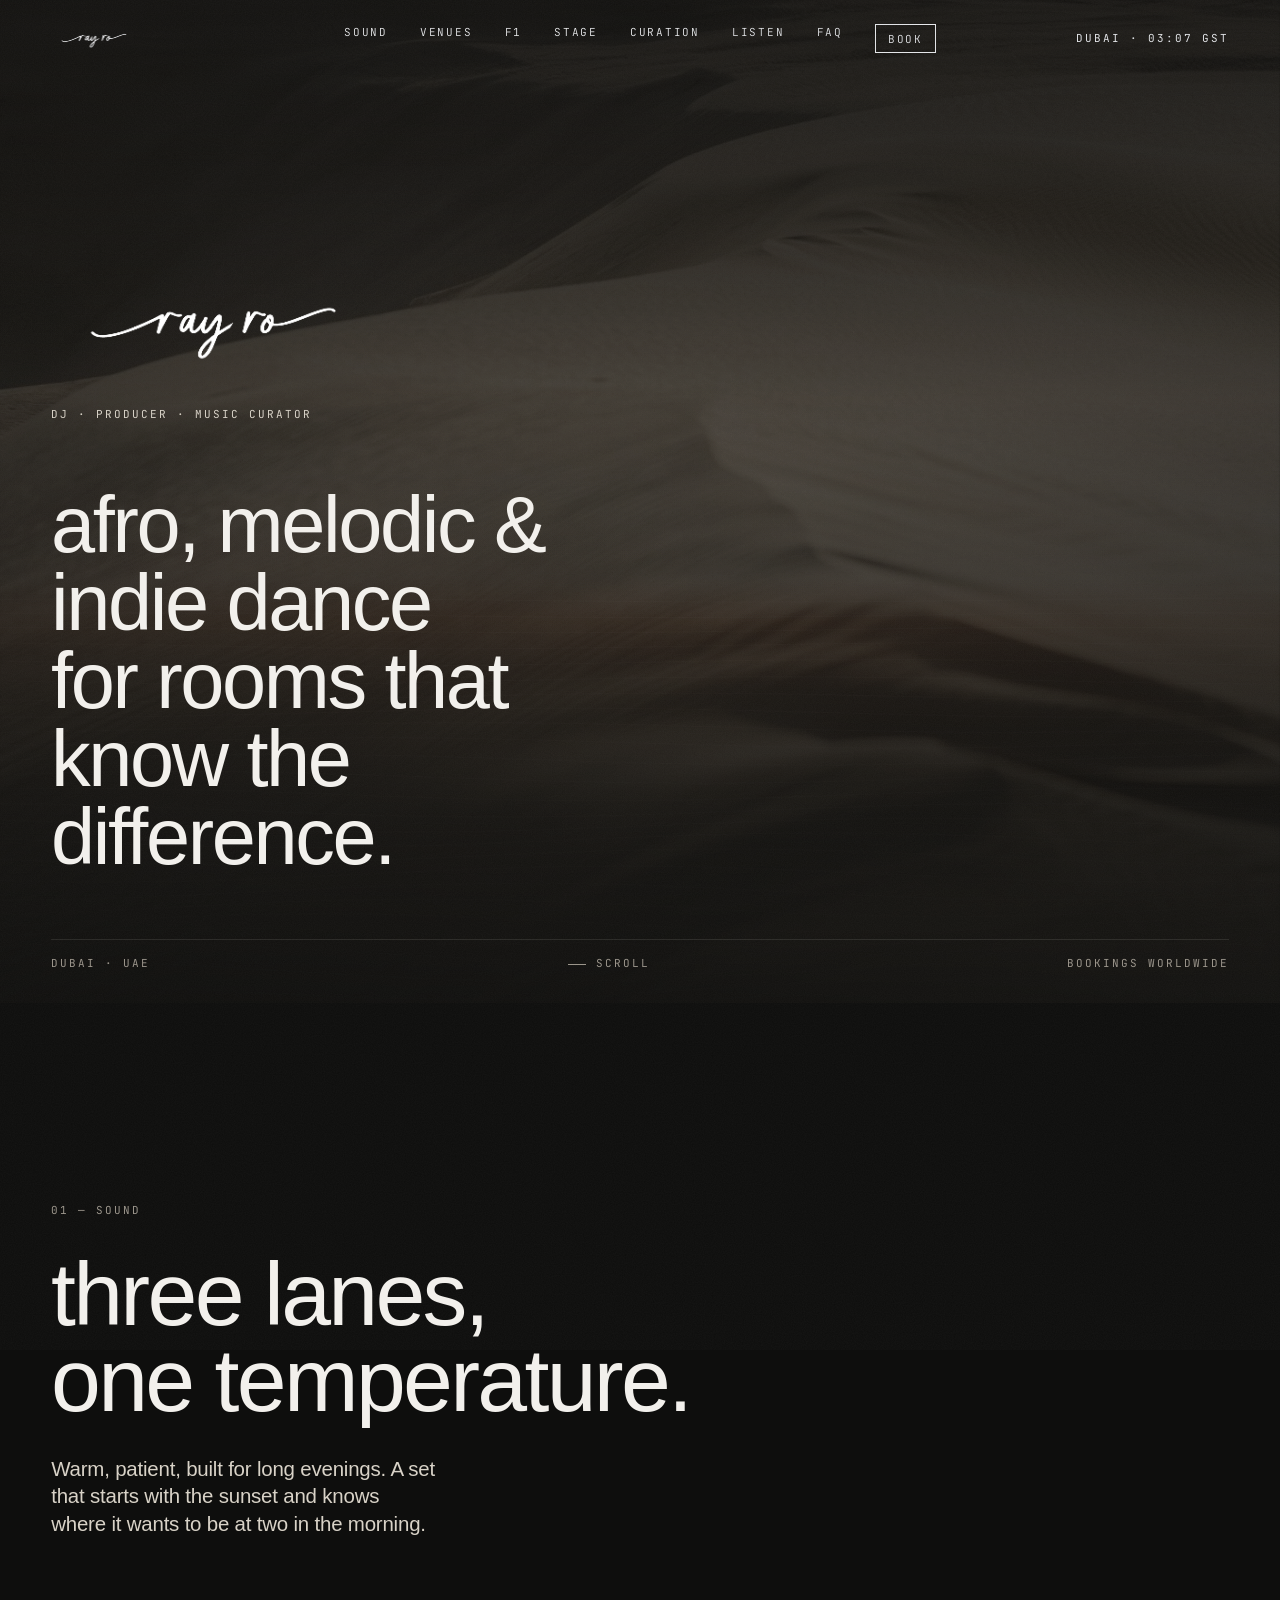
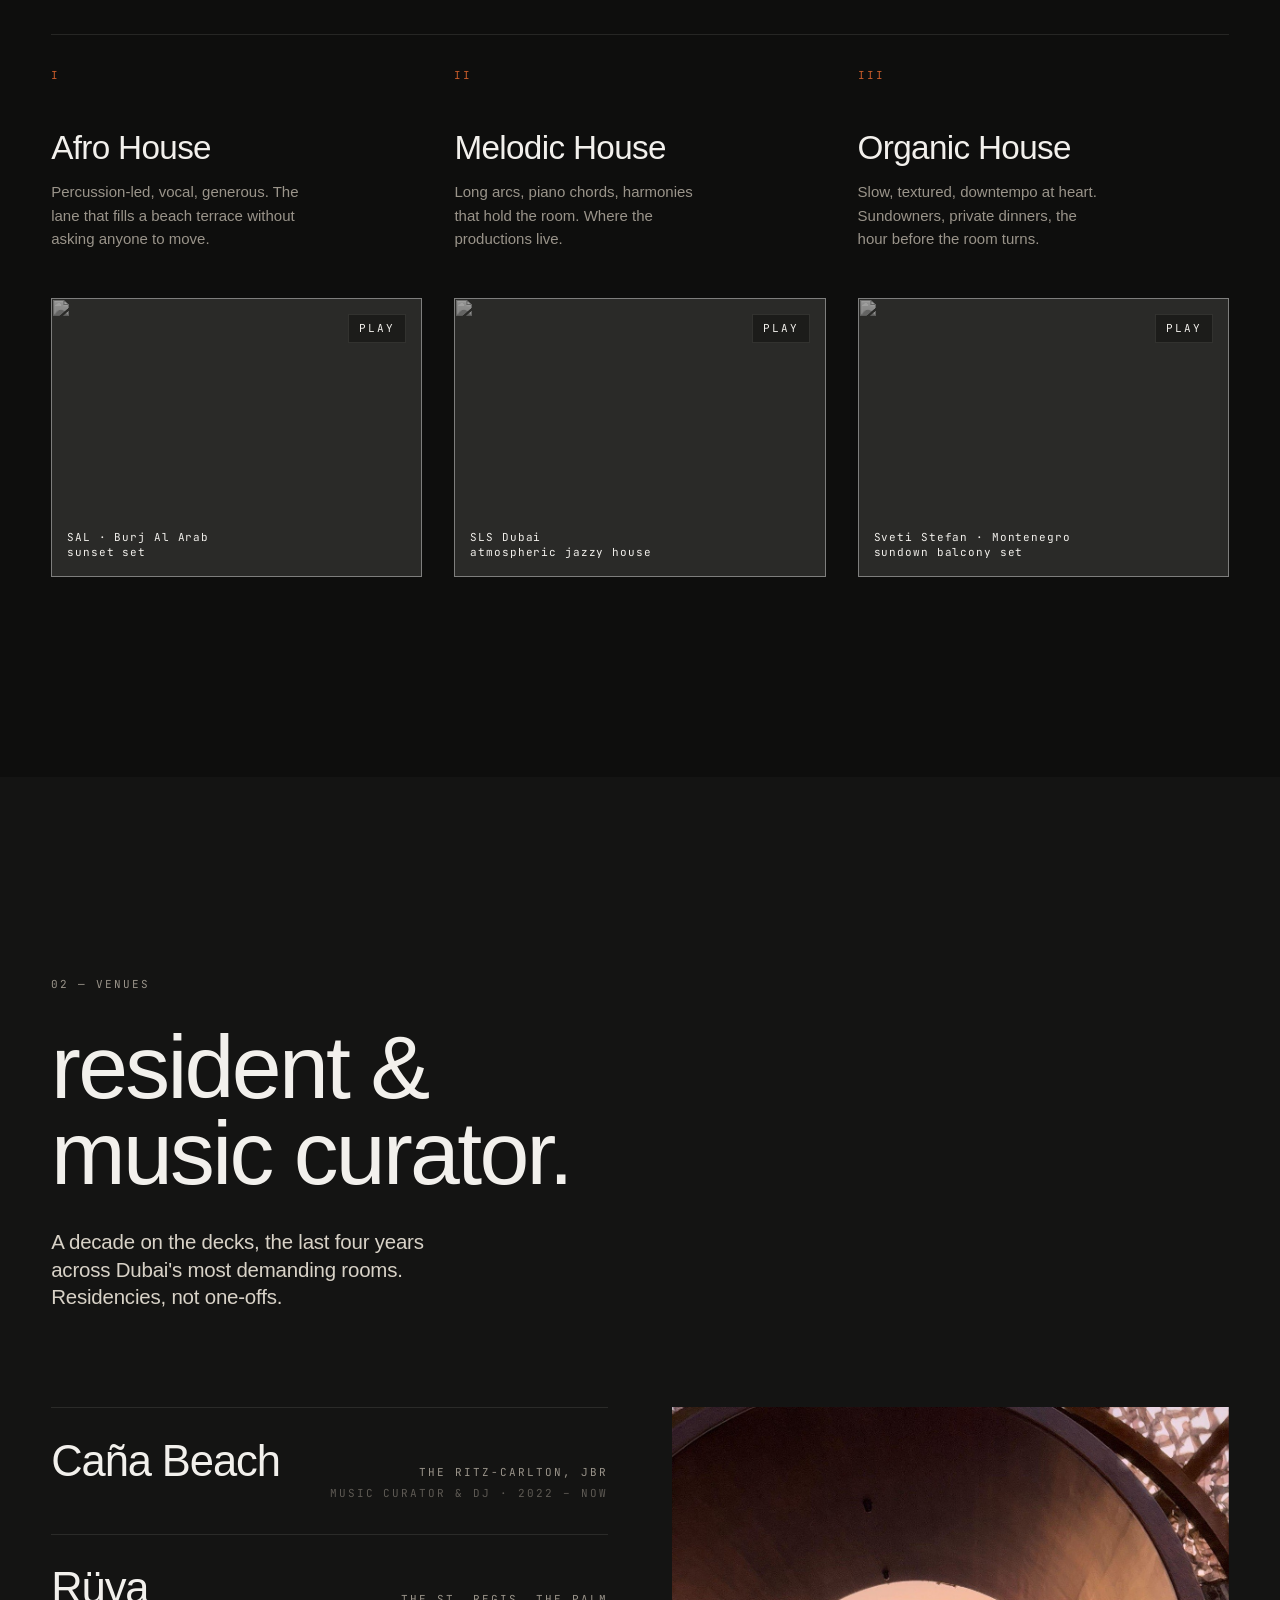
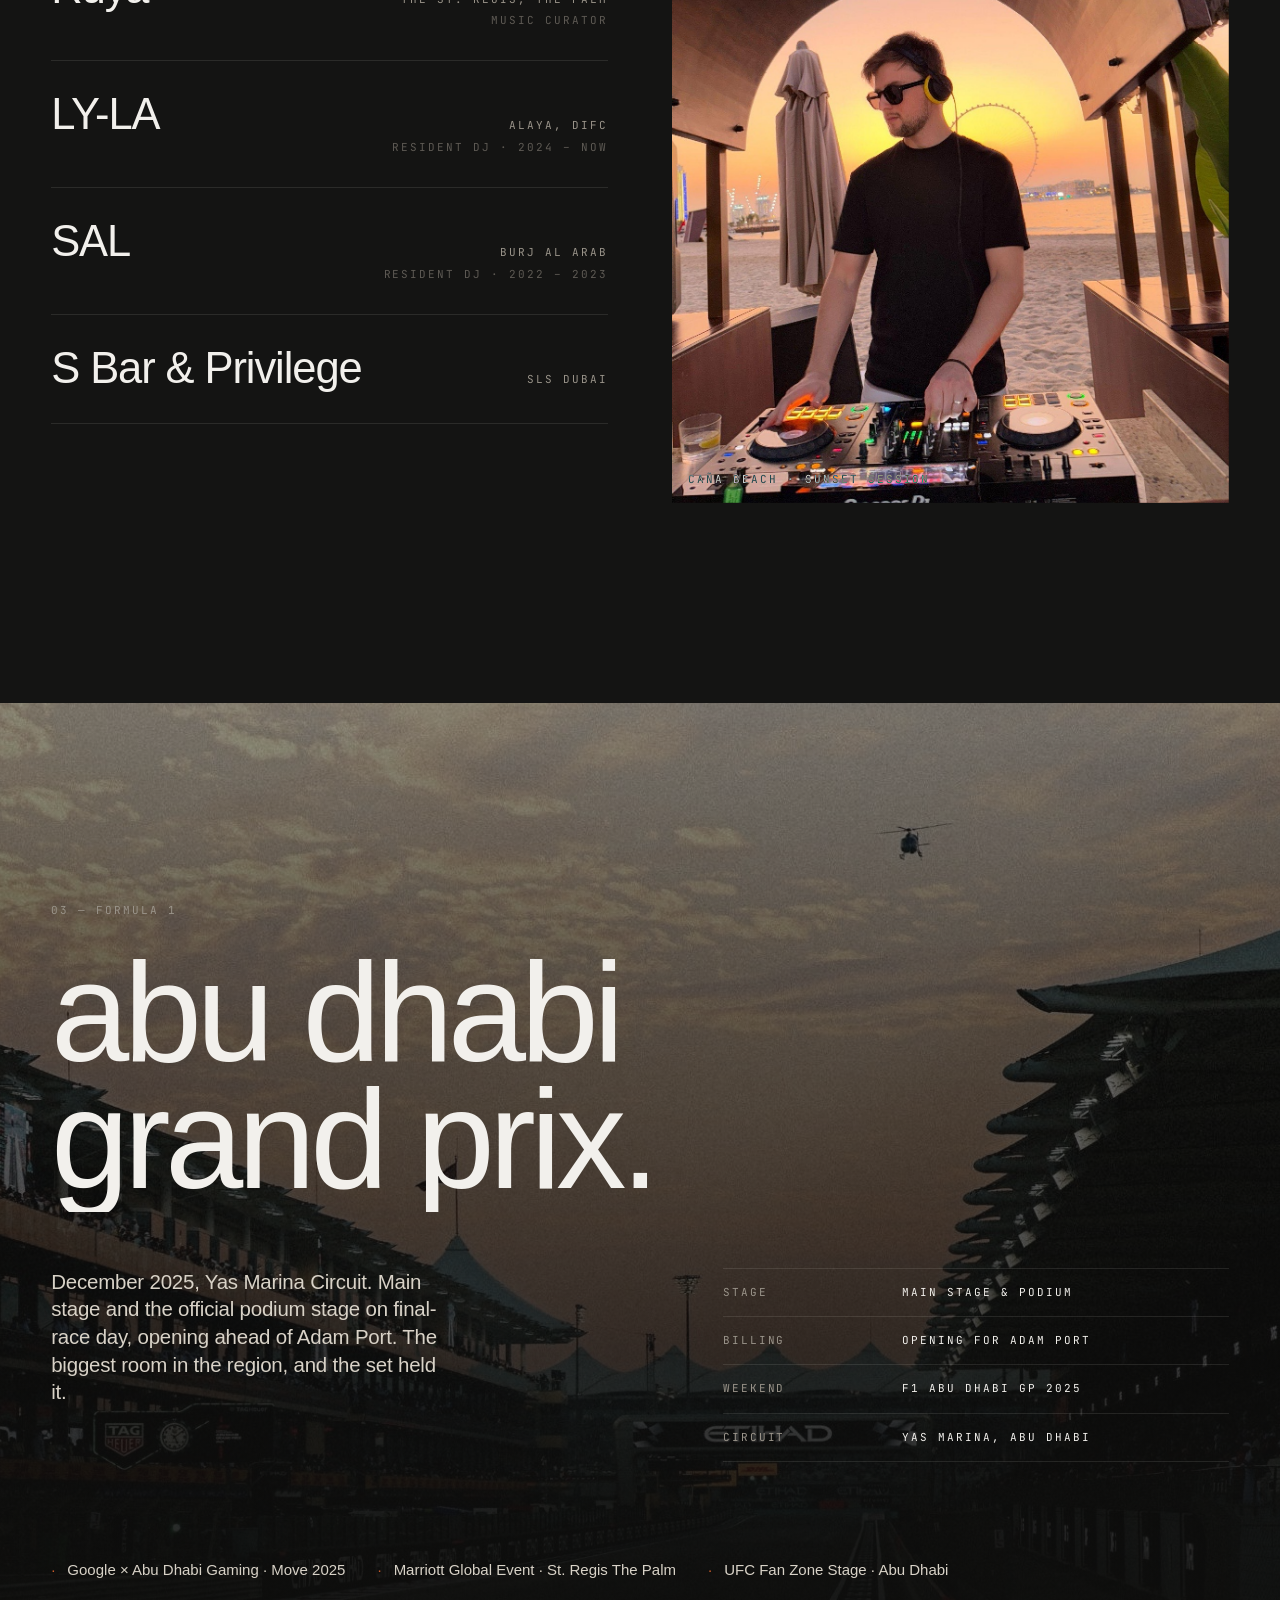
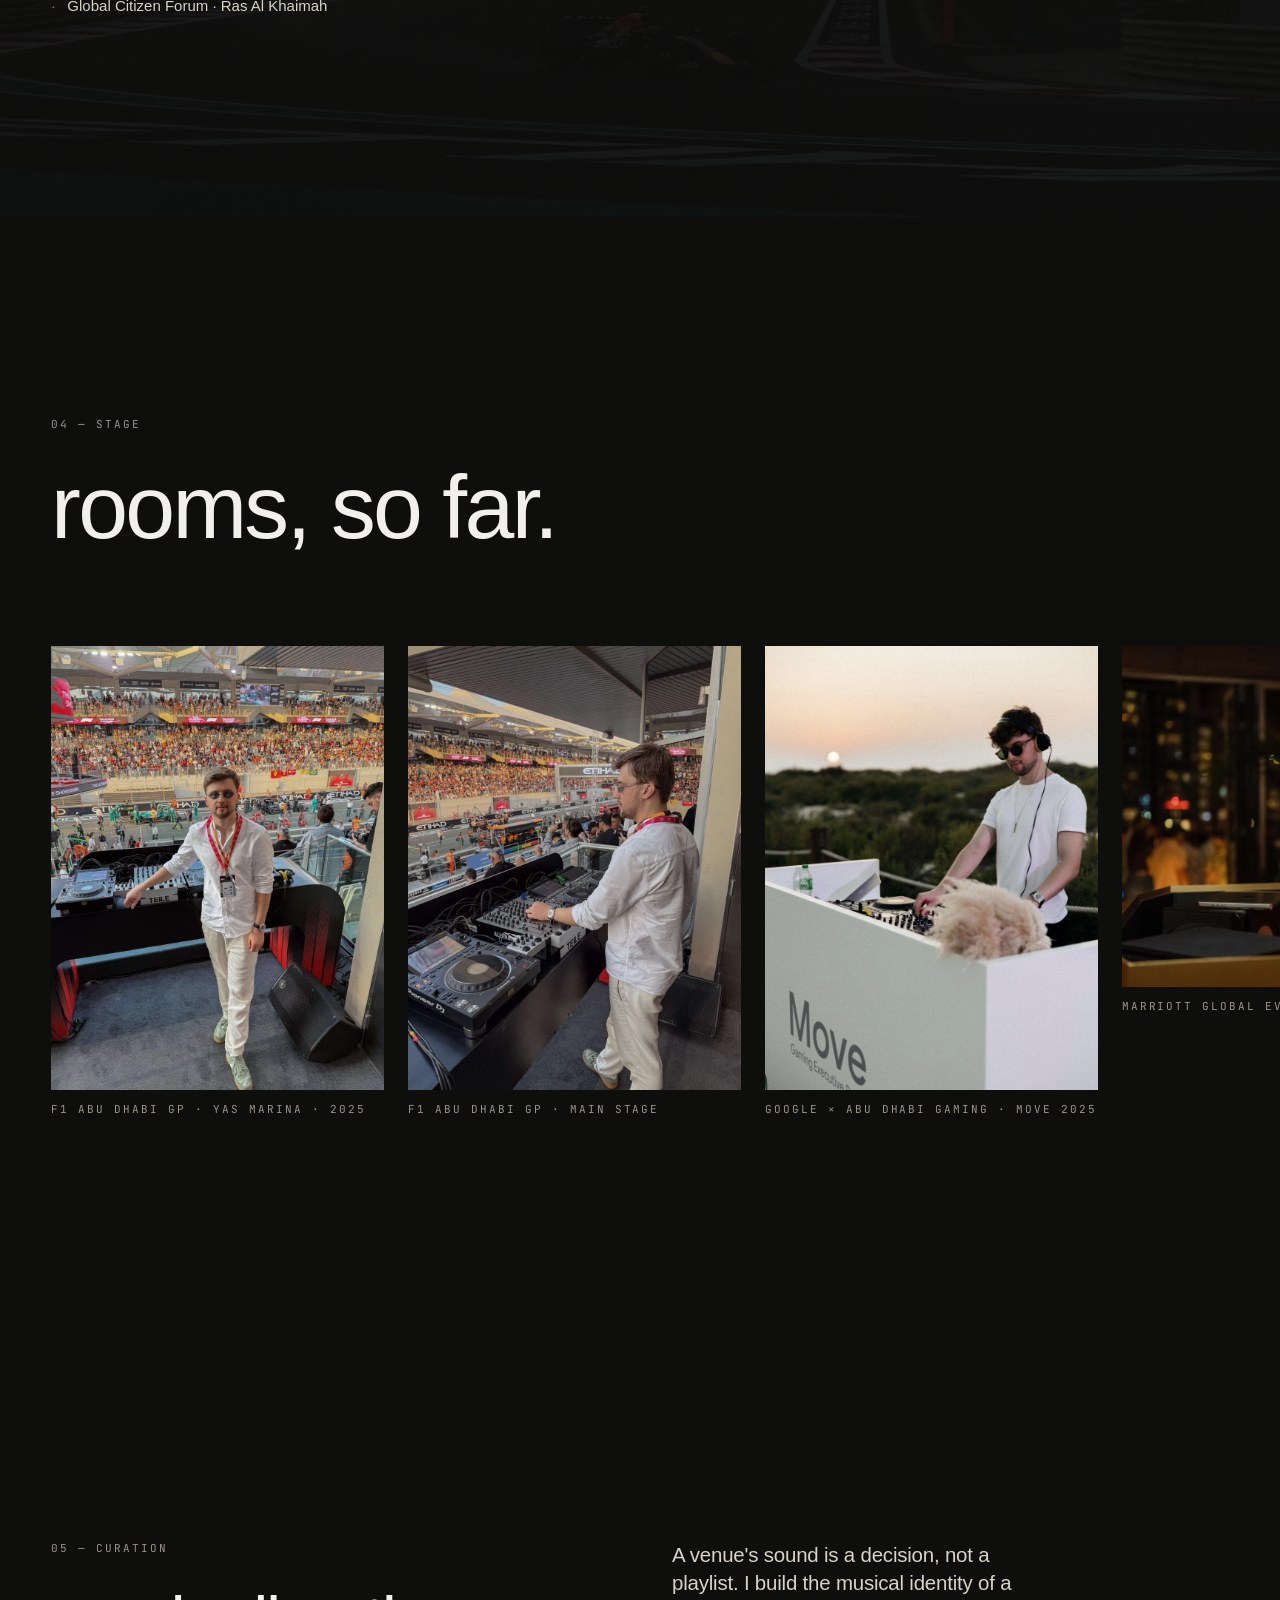
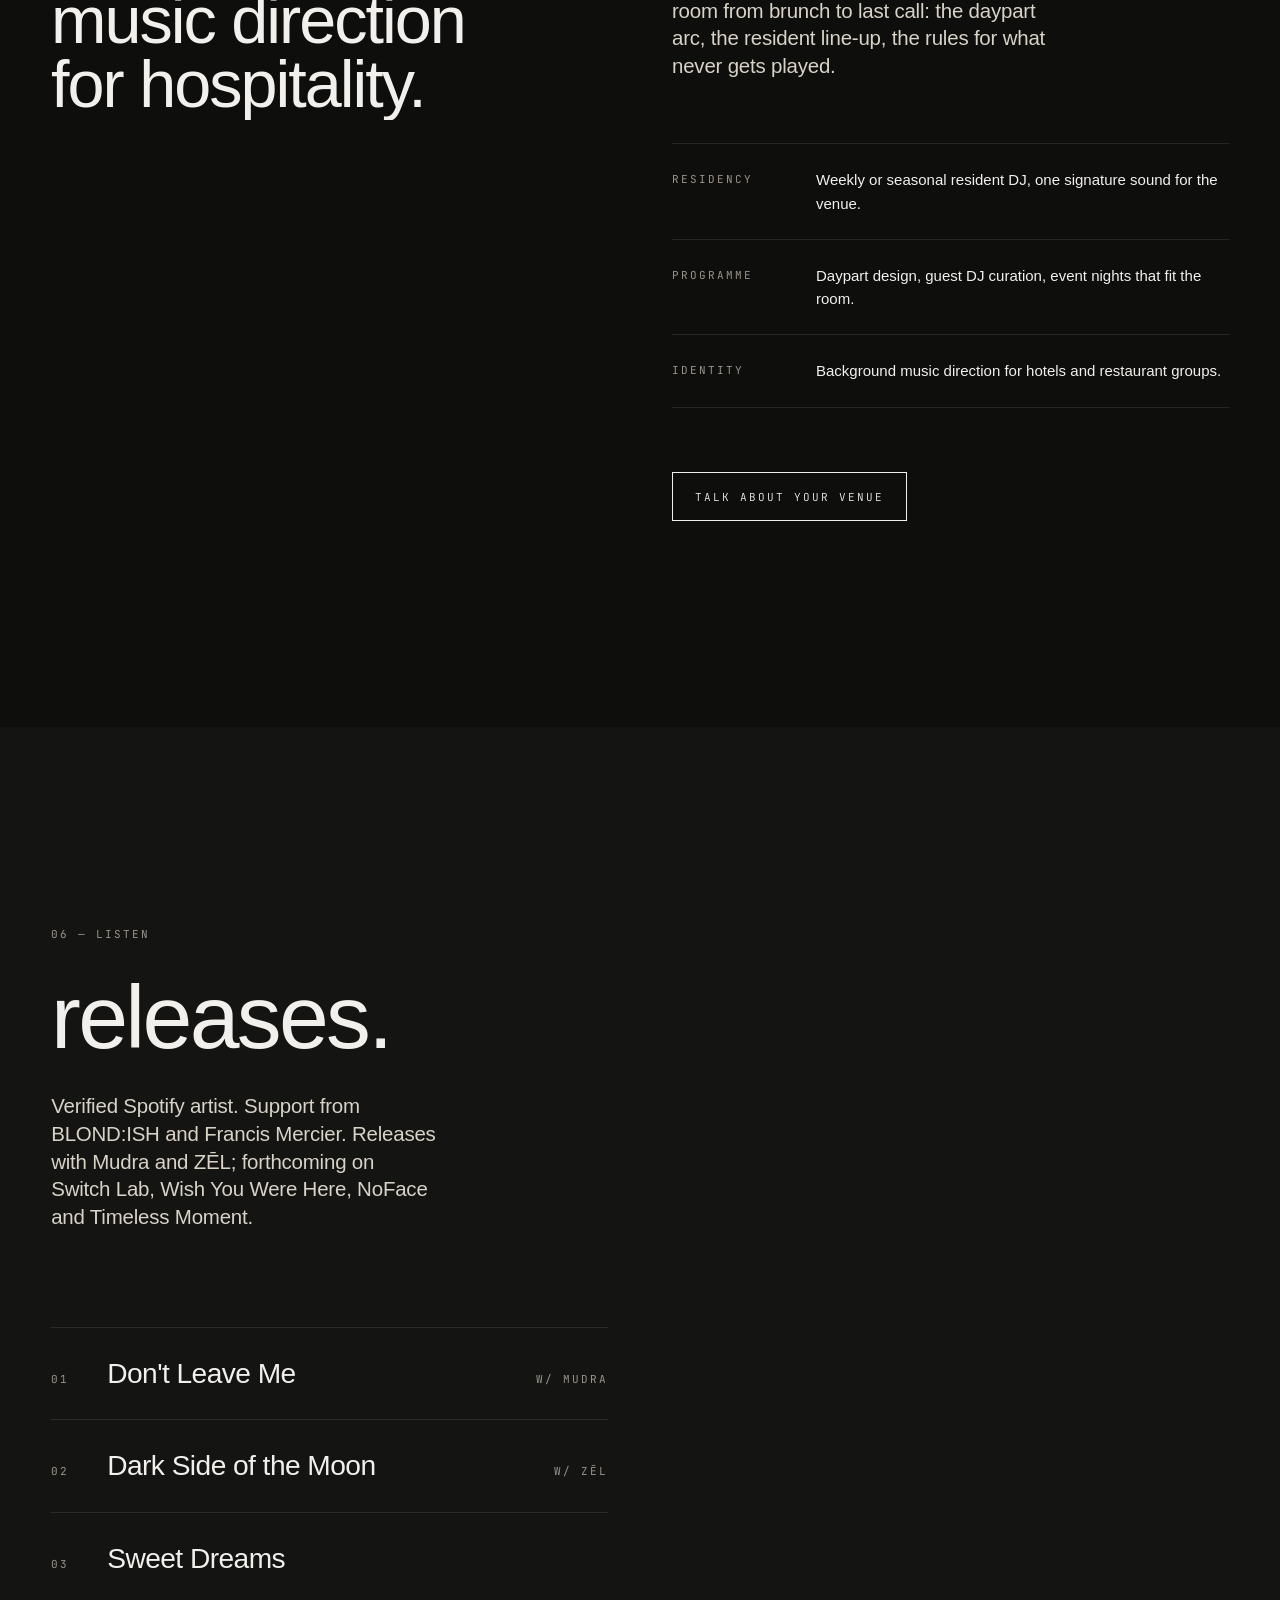
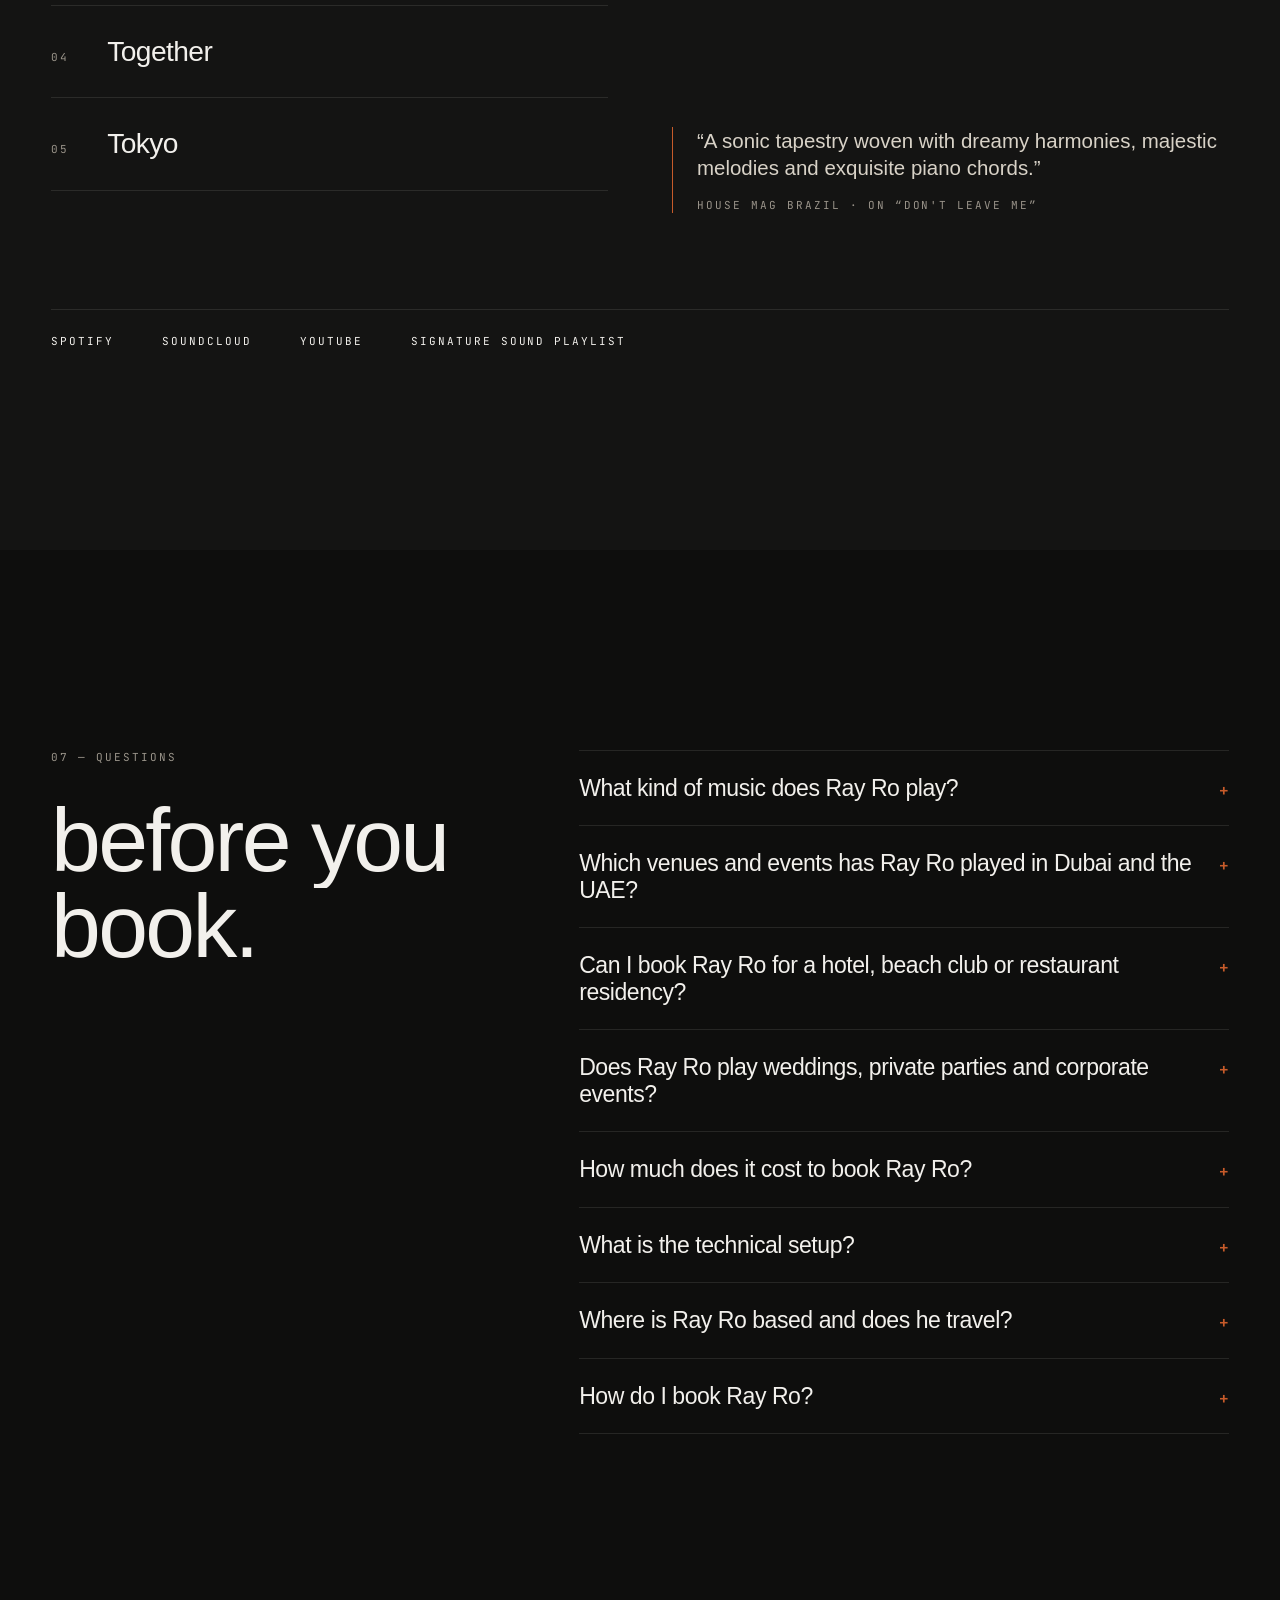
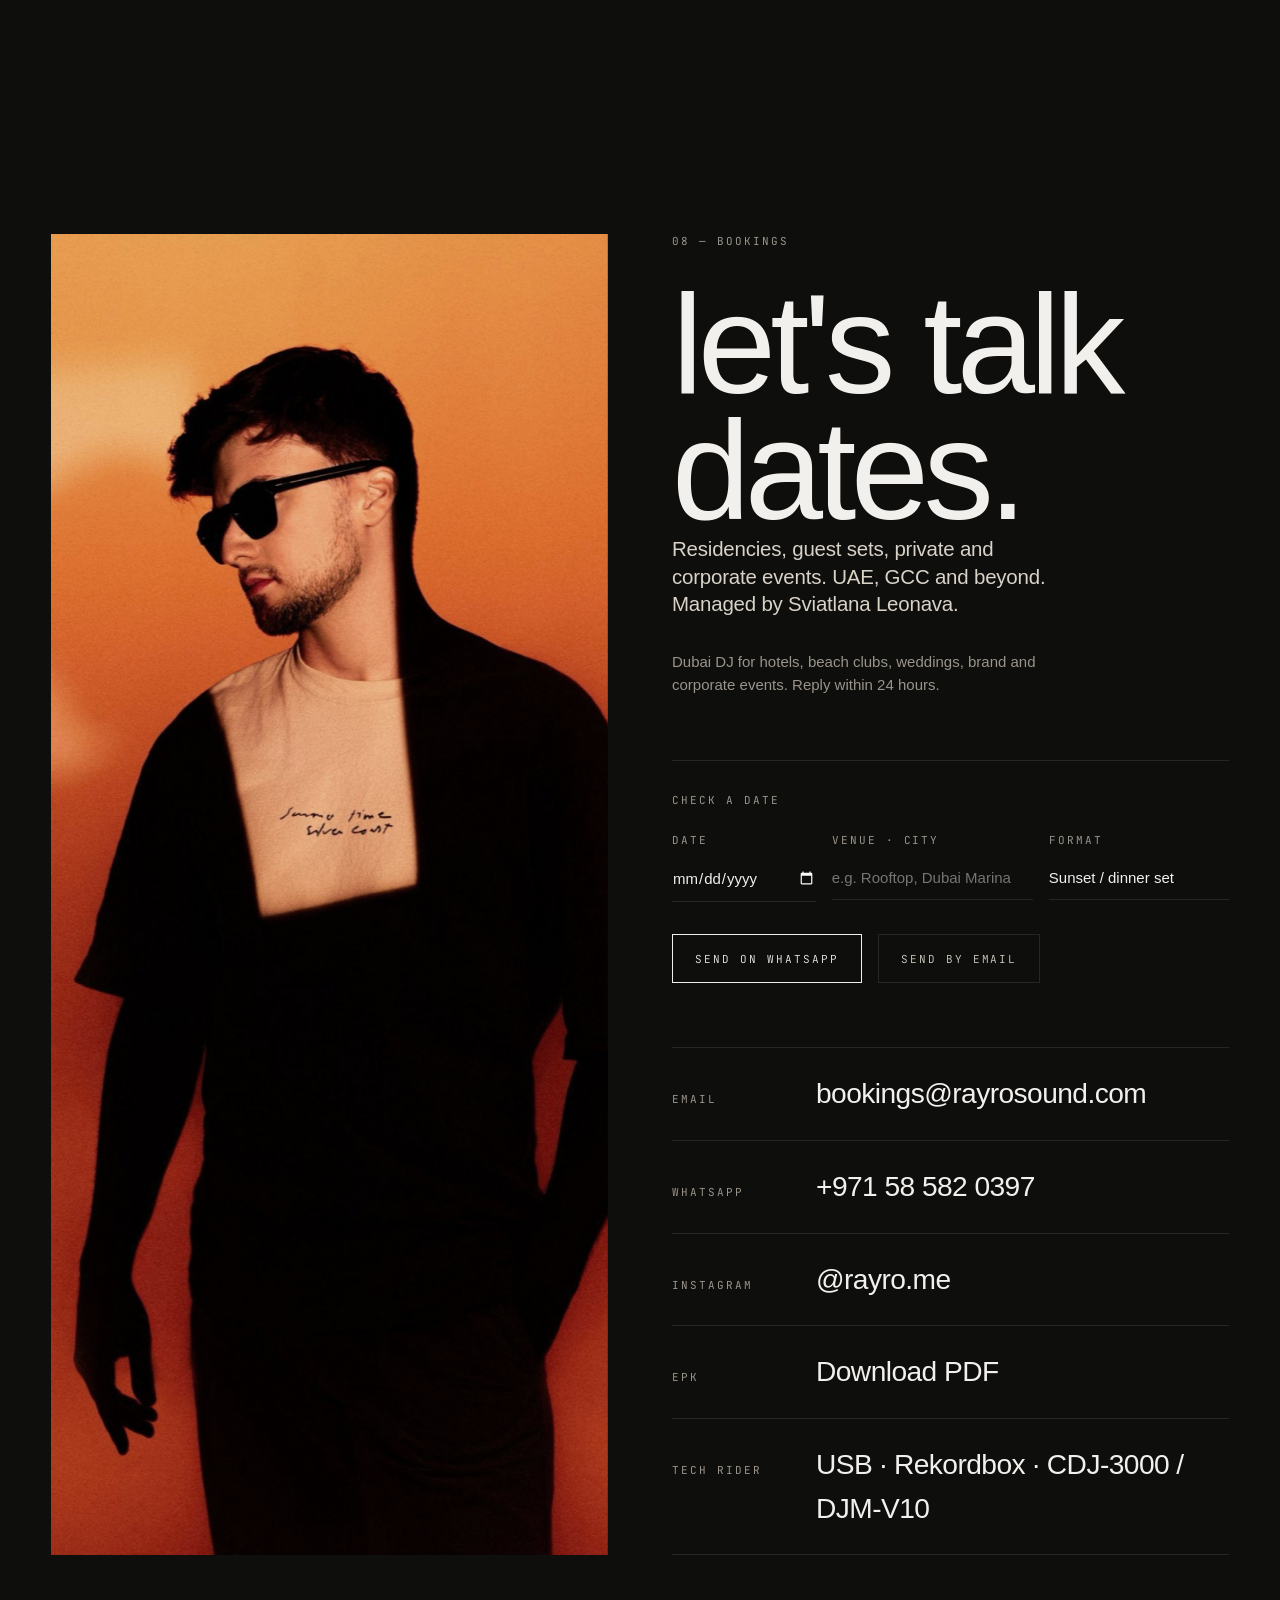
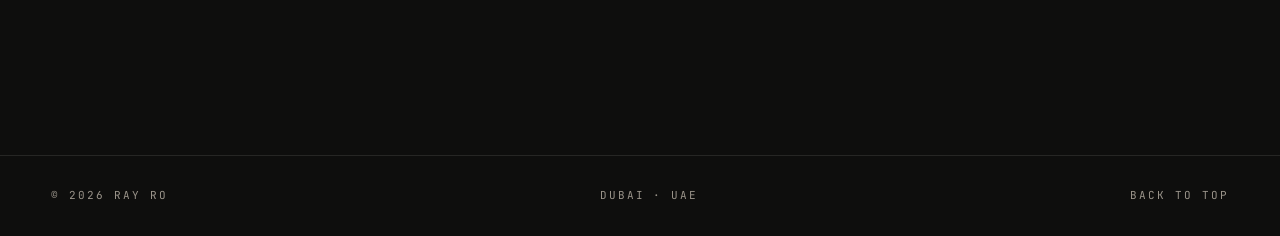
==== commit 48792984: "faq with FAQPage schema, check-a-date form (WhatsApp/email prefill), llms.txt, AI-crawler robots, sh" ====
--- a/index.html
+++ b/index.html
@@ -41,49 +41,219 @@
         "url": "https://rayrosound.com/",
         "name": "Ray Ro",
         "inLanguage": "en",
-        "publisher": { "@id": "https://rayrosound.com/#person" }
+        "publisher": {
+          "@id": "https://rayrosound.com/#person"
+        }
       },
       {
-        "@type": ["Person", "MusicGroup"],
+        "@type": [
+          "Person",
+          "MusicGroup"
+        ],
         "@id": "https://rayrosound.com/#person",
         "name": "Ray Ro",
-        "alternateName": ["Ray Ro DJ", "DJ Ray Ro", "rayrosound"],
+        "alternateName": [
+          "Ray Ro DJ",
+          "DJ Ray Ro",
+          "rayrosound"
+        ],
         "url": "https://rayrosound.com/",
         "image": "https://rayrosound.com/assets/img/portrait-orange.jpg",
         "jobTitle": "DJ, Producer & Music Curator",
         "description": "Dubai-based DJ, producer and music curator. Afro House, Melodic House and Indie Dance for luxury hotels, beach clubs, private and corporate events across the UAE and GCC.",
-        "genre": ["Afro House", "Melodic House", "Organic House", "Indie Dance"],
+        "genre": [
+          "Afro House",
+          "Melodic House",
+          "Organic House",
+          "Indie Dance"
+        ],
         "email": "mailto:bookings@rayrosound.com",
         "telephone": "+971585820397",
-        "address": { "@type": "PostalAddress", "addressLocality": "Dubai", "addressCountry": "AE" },
-        "homeLocation": { "@type": "Place", "name": "Dubai, United Arab Emirates" },
-        "areaServed": ["Dubai", "Abu Dhabi", "United Arab Emirates", "Saudi Arabia", "Qatar", "Bahrain", "Oman", "Worldwide"],
-        "knowsAbout": ["Afro House", "Melodic House", "Music curation for hospitality", "Sunset DJ sets", "Luxury event entertainment"],
+        "address": {
+          "@type": "PostalAddress",
+          "addressLocality": "Dubai",
+          "addressCountry": "AE"
+        },
+        "homeLocation": {
+          "@type": "Place",
+          "name": "Dubai, United Arab Emirates"
+        },
+        "areaServed": [
+          "Dubai",
+          "Abu Dhabi",
+          "United Arab Emirates",
+          "Saudi Arabia",
+          "Qatar",
+          "Bahrain",
+          "Oman",
+          "Worldwide"
+        ],
+        "knowsAbout": [
+          "Afro House",
+          "Melodic House",
+          "Music curation for hospitality",
+          "Sunset DJ sets",
+          "Luxury event entertainment"
+        ],
         "hasOccupation": [
-          { "@type": "Occupation", "name": "DJ" },
-          { "@type": "Occupation", "name": "Music Producer" },
-          { "@type": "Occupation", "name": "Music Curator" }
+          {
+            "@type": "Occupation",
+            "name": "DJ"
+          },
+          {
+            "@type": "Occupation",
+            "name": "Music Producer"
+          },
+          {
+            "@type": "Occupation",
+            "name": "Music Curator"
+          }
         ],
         "performerIn": [
-          { "@type": "Event", "name": "F1 Abu Dhabi Grand Prix 2025 — main stage & podium, opening for Adam Port", "location": { "@type": "Place", "name": "Yas Marina Circuit, Abu Dhabi" }, "startDate": "2025-12" },
-          { "@type": "Event", "name": "Google × Abu Dhabi Gaming — Move 2025", "location": { "@type": "Place", "name": "Abu Dhabi" }, "startDate": "2025" },
-          { "@type": "Event", "name": "Marriott Global Event — The St. Regis Dubai, The Palm", "location": { "@type": "Place", "name": "Dubai" } }
+          {
+            "@type": "Event",
+            "name": "F1 Abu Dhabi Grand Prix 2025 — main stage & podium, opening for Adam Port",
+            "location": {
+              "@type": "Place",
+              "name": "Yas Marina Circuit, Abu Dhabi"
+            },
+            "startDate": "2025-12"
+          },
+          {
+            "@type": "Event",
+            "name": "Google × Abu Dhabi Gaming — Move 2025",
+            "location": {
+              "@type": "Place",
+              "name": "Abu Dhabi"
+            },
+            "startDate": "2025"
+          },
+          {
+            "@type": "Event",
+            "name": "Marriott Global Event — The St. Regis Dubai, The Palm",
+            "location": {
+              "@type": "Place",
+              "name": "Dubai"
+            }
+          }
         ],
         "sameAs": [
           "https://instagram.com/rayro.me",
           "https://open.spotify.com/artist/5fw5fQ2Esfe9djr1GewYUo",
           "https://soundcloud.com/rayrosound",
           "https://youtube.com/@rayrosound"
-        ]
+        ],
+        "contactPoint": {
+          "@type": "ContactPoint",
+          "contactType": "bookings",
+          "email": "bookings@rayrosound.com",
+          "telephone": "+971585820397",
+          "name": "Sviatlana Leonava, manager",
+          "availableLanguage": [
+            "en",
+            "ru"
+          ]
+        }
       },
       {
         "@type": "Service",
         "@id": "https://rayrosound.com/#booking",
         "name": "DJ booking & music curation — Ray Ro",
-        "serviceType": ["DJ for luxury hotels and beach clubs", "Sunset DJ sets", "Private and corporate event DJ", "Wedding DJ", "Festival and brand-event DJ", "Music direction for hospitality venues"],
-        "provider": { "@id": "https://rayrosound.com/#person" },
-        "areaServed": ["Dubai", "Abu Dhabi", "UAE", "GCC"],
-        "availableChannel": { "@type": "ServiceChannel", "serviceUrl": "https://rayrosound.com/#contact", "availableLanguage": ["en", "ru"] }
+        "serviceType": [
+          "DJ for luxury hotels and beach clubs",
+          "Sunset DJ sets",
+          "Private and corporate event DJ",
+          "Wedding DJ",
+          "Festival and brand-event DJ",
+          "Music direction for hospitality venues"
+        ],
+        "provider": {
+          "@id": "https://rayrosound.com/#person"
+        },
+        "areaServed": [
+          "Dubai",
+          "Abu Dhabi",
+          "UAE",
+          "GCC"
+        ],
+        "availableChannel": {
+          "@type": "ServiceChannel",
+          "serviceUrl": "https://rayrosound.com/#contact",
+          "availableLanguage": [
+            "en",
+            "ru"
+          ]
+        }
+      },
+      {
+        "@type": "FAQPage",
+        "@id": "https://rayrosound.com/#faq",
+        "mainEntity": [
+          {
+            "@type": "Question",
+            "name": "What kind of music does Ray Ro play?",
+            "acceptedAnswer": {
+              "@type": "Answer",
+              "text": "Afro House, Melodic House and Indie Dance, with Organic House for sunset and early-evening slots. Sets are built around the room: a slow, warm arc for beach clubs and terraces, more energy for club nights and late events. He also produces his own tracks and edits, which keeps the sound distinct from a standard playlist DJ."
+            }
+          },
+          {
+            "@type": "Question",
+            "name": "Which venues and events has Ray Ro played in Dubai and the UAE?",
+            "acceptedAnswer": {
+              "@type": "Answer",
+              "text": "Music curator and DJ at Caña Beach (The Ritz-Carlton, JBR) since 2022, music curator at Rüya (The St. Regis, The Palm), resident DJ at LY-LA (Alaya, DIFC) since 2024, former resident at SAL (Burj Al Arab), plus S Bar & Privilege at SLS Dubai. Events include the F1 Abu Dhabi Grand Prix 2025 main and podium stage opening for Adam Port, the UFC Fan Zone in Abu Dhabi, Google × Abu Dhabi Gaming (Move 2025), a Marriott global event at St. Regis The Palm and the Global Citizen Forum in Ras Al Khaimah."
+            }
+          },
+          {
+            "@type": "Question",
+            "name": "Can I book Ray Ro for a hotel, beach club or restaurant residency?",
+            "acceptedAnswer": {
+              "@type": "Answer",
+              "text": "Yes. Residencies are the core of his work: weekly or seasonal resident DJ slots, sunset sessions and full music direction for a venue (daypart programme, guest DJ curation, background music identity). Hospitality groups, F&B directors and entertainment managers can email bookings@rayrosound.com with the venue, days and time slots."
+            }
+          },
+          {
+            "@type": "Question",
+            "name": "Does Ray Ro play weddings, private parties and corporate events?",
+            "acceptedAnswer": {
+              "@type": "Answer",
+              "text": "Yes, across Dubai, Abu Dhabi and the wider UAE, and internationally on request. Typical formats: sunset cocktail and dinner sets, wedding after-parties, brand launches, gala and corporate events, villa and yacht parties. Send the date, venue, guest count, set length and the mood you want, and you will get a reply within 24 hours."
+            }
+          },
+          {
+            "@type": "Question",
+            "name": "How much does it cost to book Ray Ro?",
+            "acceptedAnswer": {
+              "@type": "Answer",
+              "text": "Fees depend on format, set length, date and location: a two-hour sunset set at a Dubai venue is priced differently from a festival stage or a destination event abroad. Share the details by WhatsApp or email and a quote comes back within a day. Residencies are quoted per month or per season."
+            }
+          },
+          {
+            "@type": "Question",
+            "name": "What is the technical setup?",
+            "acceptedAnswer": {
+              "@type": "Answer",
+              "text": "USB performance on Rekordbox. Standard rider: two Pioneer CDJ-3000 (or CDJ-2000NXS2) linked via Pro DJ Link, a Pioneer DJM-V10, DJM-A9, DJM-900NXS2 or DJM-750MK2 mixer, a stable booth with 220–240V power and at least one high-powered booth monitor. The full technical rider is on page 19 of the EPK."
+            }
+          },
+          {
+            "@type": "Question",
+            "name": "Where is Ray Ro based and does he travel?",
+            "acceptedAnswer": {
+              "@type": "Answer",
+              "text": "Based in Dubai, United Arab Emirates. Available across the GCC (Abu Dhabi, Saudi Arabia, Qatar, Bahrain, Oman) and for destination bookings in Europe, Asia and beyond. Recent sets outside the UAE include a sundown session in Sveti Stefan, Montenegro."
+            }
+          },
+          {
+            "@type": "Question",
+            "name": "How do I book Ray Ro?",
+            "acceptedAnswer": {
+              "@type": "Answer",
+              "text": "WhatsApp +971 58 582 0397 or email bookings@rayrosound.com. Bookings are handled by his manager, Sviatlana Leonava. Include the date, venue, time slot and format; the EPK and tech rider are available on this page."
+            }
+          }
+        ]
       }
     ]
   }
@@ -129,6 +299,7 @@
       <a href="#stage">Stage</a>
       <a href="#curation">Curation</a>
       <a href="#listen">Listen</a>
+      <a href="#faq">FAQ</a>
       <a href="#contact" class="top__cta">Book</a>
     </nav>
     <div class="top__meta mono"><span class="top__clock">Dubai · <span data-clock>--:--</span> GST</span><a href="#contact" class="top__cta top__cta--m">Book</a></div>
@@ -397,19 +568,89 @@
       </ul>
     </section>
 
+
+    <!-- ═══ FAQ ═══ -->
+    <section class="faq section" id="faq">
+      <div class="faq__grid">
+        <header class="section__head">
+          <span class="mono label">07 — Questions</span>
+          <h2 class="display">
+            <span class="line"><span class="line__in">before you</span></span>
+            <span class="line"><span class="line__in">book.</span></span>
+          </h2>
+        </header>
+        <div class="faq__list" data-reveal>
+          <details class="faq__item">
+            <summary>What kind of music does Ray Ro play?</summary>
+            <p>Afro House, Melodic House and Indie Dance, with Organic House for sunset and early-evening slots. Sets are built around the room: a slow, warm arc for beach clubs and terraces, more energy for club nights and late events. He also produces his own tracks and edits, which keeps the sound distinct from a standard playlist DJ.</p>
+          </details>
+          <details class="faq__item">
+            <summary>Which venues and events has Ray Ro played in Dubai and the UAE?</summary>
+            <p>Music curator and DJ at Caña Beach (The Ritz-Carlton, JBR) since 2022, music curator at Rüya (The St. Regis, The Palm), resident DJ at LY-LA (Alaya, DIFC) since 2024, former resident at SAL (Burj Al Arab), plus S Bar &amp; Privilege at SLS Dubai. Events include the F1 Abu Dhabi Grand Prix 2025 main and podium stage opening for Adam Port, the UFC Fan Zone in Abu Dhabi, Google × Abu Dhabi Gaming (Move 2025), a Marriott global event at St. Regis The Palm and the Global Citizen Forum in Ras Al Khaimah.</p>
+          </details>
+          <details class="faq__item">
+            <summary>Can I book Ray Ro for a hotel, beach club or restaurant residency?</summary>
+            <p>Yes. Residencies are the core of his work: weekly or seasonal resident DJ slots, sunset sessions and full music direction for a venue (daypart programme, guest DJ curation, background music identity). Hospitality groups, F&amp;B directors and entertainment managers can email bookings@rayrosound.com with the venue, days and time slots.</p>
+          </details>
+          <details class="faq__item">
+            <summary>Does Ray Ro play weddings, private parties and corporate events?</summary>
+            <p>Yes, across Dubai, Abu Dhabi and the wider UAE, and internationally on request. Typical formats: sunset cocktail and dinner sets, wedding after-parties, brand launches, gala and corporate events, villa and yacht parties. Send the date, venue, guest count, set length and the mood you want, and you will get a reply within 24 hours.</p>
+          </details>
+          <details class="faq__item">
+            <summary>How much does it cost to book Ray Ro?</summary>
+            <p>Fees depend on format, set length, date and location: a two-hour sunset set at a Dubai venue is priced differently from a festival stage or a destination event abroad. Share the details by WhatsApp or email and a quote comes back within a day. Residencies are quoted per month or per season.</p>
+          </details>
+          <details class="faq__item">
+            <summary>What is the technical setup?</summary>
+            <p>USB performance on Rekordbox. Standard rider: two Pioneer CDJ-3000 (or CDJ-2000NXS2) linked via Pro DJ Link, a Pioneer DJM-V10, DJM-A9, DJM-900NXS2 or DJM-750MK2 mixer, a stable booth with 220–240V power and at least one high-powered booth monitor. The full technical rider is on page 19 of the EPK.</p>
+          </details>
+          <details class="faq__item">
+            <summary>Where is Ray Ro based and does he travel?</summary>
+            <p>Based in Dubai, United Arab Emirates. Available across the GCC (Abu Dhabi, Saudi Arabia, Qatar, Bahrain, Oman) and for destination bookings in Europe, Asia and beyond. Recent sets outside the UAE include a sundown session in Sveti Stefan, Montenegro.</p>
+          </details>
+          <details class="faq__item">
+            <summary>How do I book Ray Ro?</summary>
+            <p>WhatsApp +971 58 582 0397 or email bookings@rayrosound.com. Bookings are handled by his manager, Sviatlana Leonava. Include the date, venue, time slot and format; the EPK and tech rider are available on this page.</p>
+          </details>
+        </div>
+      </div>
+    </section>
+
     <!-- ═══ CONTACT ═══ -->
     <section class="contact section" id="contact">
       <figure class="contact__fig" data-parallax="0.1">
         <img src="assets/img/portrait-orange.jpg" alt="Ray Ro" loading="lazy" decoding="async" width="1279" height="1600" />
       </figure>
       <div class="contact__inner">
-        <span class="mono label">07 — Bookings</span>
+        <span class="mono label">08 — Bookings</span>
         <h2 class="display display--xl">
           <span class="line"><span class="line__in">let's talk</span></span>
           <span class="line"><span class="line__in">dates.</span></span>
         </h2>
         <p class="lede" data-reveal>Residencies, guest sets, private and corporate events. UAE, GCC and beyond. Managed by Sviatlana Leonava.</p>
-        <p class="contact__seo" data-reveal>Ray Ro is a Dubai DJ for luxury hotels, beach clubs, rooftop lounges, weddings, brand launches and festival stages. Afro House, Melodic House and Indie Dance, from a sunset session at the Ritz-Carlton to the F1 Abu Dhabi Grand Prix main stage. Available across Dubai, Abu Dhabi, the UAE, Saudi Arabia, Qatar and worldwide.</p>
+        <p class="contact__seo" data-reveal>Dubai DJ for hotels, beach clubs, weddings, brand and corporate events. Reply within 24 hours.</p>
+
+        <form class="avail" data-avail data-reveal>
+          <span class="mono label avail__label">Check a date</span>
+          <div class="avail__row">
+            <label><span class="mono">Date</span><input type="date" name="date" required /></label>
+            <label><span class="mono">Venue · city</span><input type="text" name="venue" placeholder="e.g. Rooftop, Dubai Marina" required /></label>
+            <label><span class="mono">Format</span>
+              <select name="format">
+                <option>Sunset / dinner set</option>
+                <option>Club night</option>
+                <option>Wedding / private party</option>
+                <option>Brand or corporate event</option>
+                <option>Residency / music curation</option>
+                <option>Festival stage</option>
+              </select>
+            </label>
+          </div>
+          <div class="avail__actions">
+            <button type="submit" class="btn" data-cursor="go">Send on WhatsApp</button>
+            <button type="button" class="btn btn--ghost" data-avail-mail data-cursor="mail">Send by email</button>
+          </div>
+        </form>
         <ul class="contact__list" data-reveal>
           <li><span class="mono">Email</span><a href="mailto:bookings@rayrosound.com" data-cursor="mail">bookings@rayrosound.com</a></li>
           <li><span class="mono">WhatsApp</span><a href="https://wa.me/971585820397?text=Hi%20Ray%2C%20I%27d%20like%20to%20talk%20about%20a%20booking" target="_blank" rel="noopener" data-cursor="open" data-whatsapp>+971 58 582 0397</a></li>
--- a/css/styles.css
+++ b/css/styles.css
@@ -296,6 +296,17 @@
 .listen__links a::after { content: ""; position: absolute; left: 0; right: 100%; bottom: -4px; height: 1px; background: currentColor; transition: right 500ms var(--ease); }
 .listen__links a:hover::after { right: 0; }
 
+/* ─────── faq ─────── */
+.faq__grid { display: grid; grid-template-columns: 1fr 1.4fr; gap: var(--s-8); align-items: start; }
+.faq__grid .section__head { margin-bottom: 0; }
+.faq__list { border-top: 1px solid var(--hair); }
+.faq__item { border-bottom: 1px solid var(--hair); }
+.faq__item summary { list-style: none; cursor: pointer; padding: var(--s-5) 0; font-family: var(--display); font-weight: 500; font-size: clamp(1.15rem, 1.8vw, 1.6rem); letter-spacing: -0.02em; line-height: 1.15; display: flex; justify-content: space-between; gap: var(--s-5); align-items: baseline; }
+.faq__item summary::-webkit-details-marker { display: none; }
+.faq__item summary::after { content: "+"; font-family: var(--mono); font-size: 1rem; color: var(--accent); flex: 0 0 auto; transition: transform 400ms var(--ease); }
+.faq__item[open] summary::after { transform: rotate(45deg); }
+.faq__item p { margin: 0 0 var(--s-5); color: var(--sand-dim); max-width: 62ch; }
+
 /* ─────── contact ─────── */
 .contact { min-height: 100svh; display: grid; grid-template-columns: 1fr 1fr; gap: var(--s-8); align-items: end; }
 .contact__fig { overflow: hidden; align-self: stretch; }
@@ -305,6 +316,19 @@
 .contact__list .mono { color: var(--sand-dim); }
 .contact__list a { font-family: var(--display); font-weight: 500; font-size: clamp(1.25rem, 2.2vw, 2rem); letter-spacing: -0.02em; }
 
+/* ─────── availability form ─────── */
+.avail { margin-top: var(--s-8); padding-top: var(--s-6); border-top: 1px solid var(--hair); }
+.avail__label { margin-bottom: var(--s-5); }
+.avail__row { display: grid; grid-template-columns: 1fr 1.4fr 1.2fr; gap: var(--s-4); }
+.avail label { display: flex; flex-direction: column; gap: var(--s-2); }
+.avail label .mono { color: var(--sand-dim); }
+.avail input, .avail select { font: inherit; font-size: var(--t-body); color: var(--bone); background: transparent; border: 0; border-bottom: 1px solid var(--hair); padding: 10px 0; border-radius: 0; outline: none; -webkit-appearance: none; appearance: none; color-scheme: dark; }
+.avail input:focus, .avail select:focus { border-bottom-color: var(--accent); }
+.avail select option { background: var(--ink); }
+.avail__actions { display: flex; flex-wrap: wrap; gap: var(--s-4); margin-top: var(--s-6); }
+.btn--ghost { border-color: var(--hair); color: var(--sand); }
+@media (max-width: 960px) { .avail__row { grid-template-columns: 1fr; } }
+
 /* ─────── footer ─────── */
 .foot { display: flex; justify-content: space-between; gap: var(--s-5); padding: var(--s-6) var(--gutter); border-top: 1px solid var(--hair); color: var(--sand-dim); }
 
@@ -327,7 +351,7 @@
   .top__clock { display: none; }
   .top__cta--m { display: inline-block; }
   .lanes { grid-template-columns: 1fr; gap: var(--s-8); }
-  .venues__grid, .curation__grid, .listen__grid, .f1__cols { grid-template-columns: 1fr; }
+  .venues__grid, .curation__grid, .listen__grid, .f1__cols, .faq__grid { grid-template-columns: 1fr; }
   .contact { grid-template-columns: 1fr; align-items: start; }
   .contact__fig { max-height: 60svh; }
   .section { padding: var(--s-10) var(--gutter); }
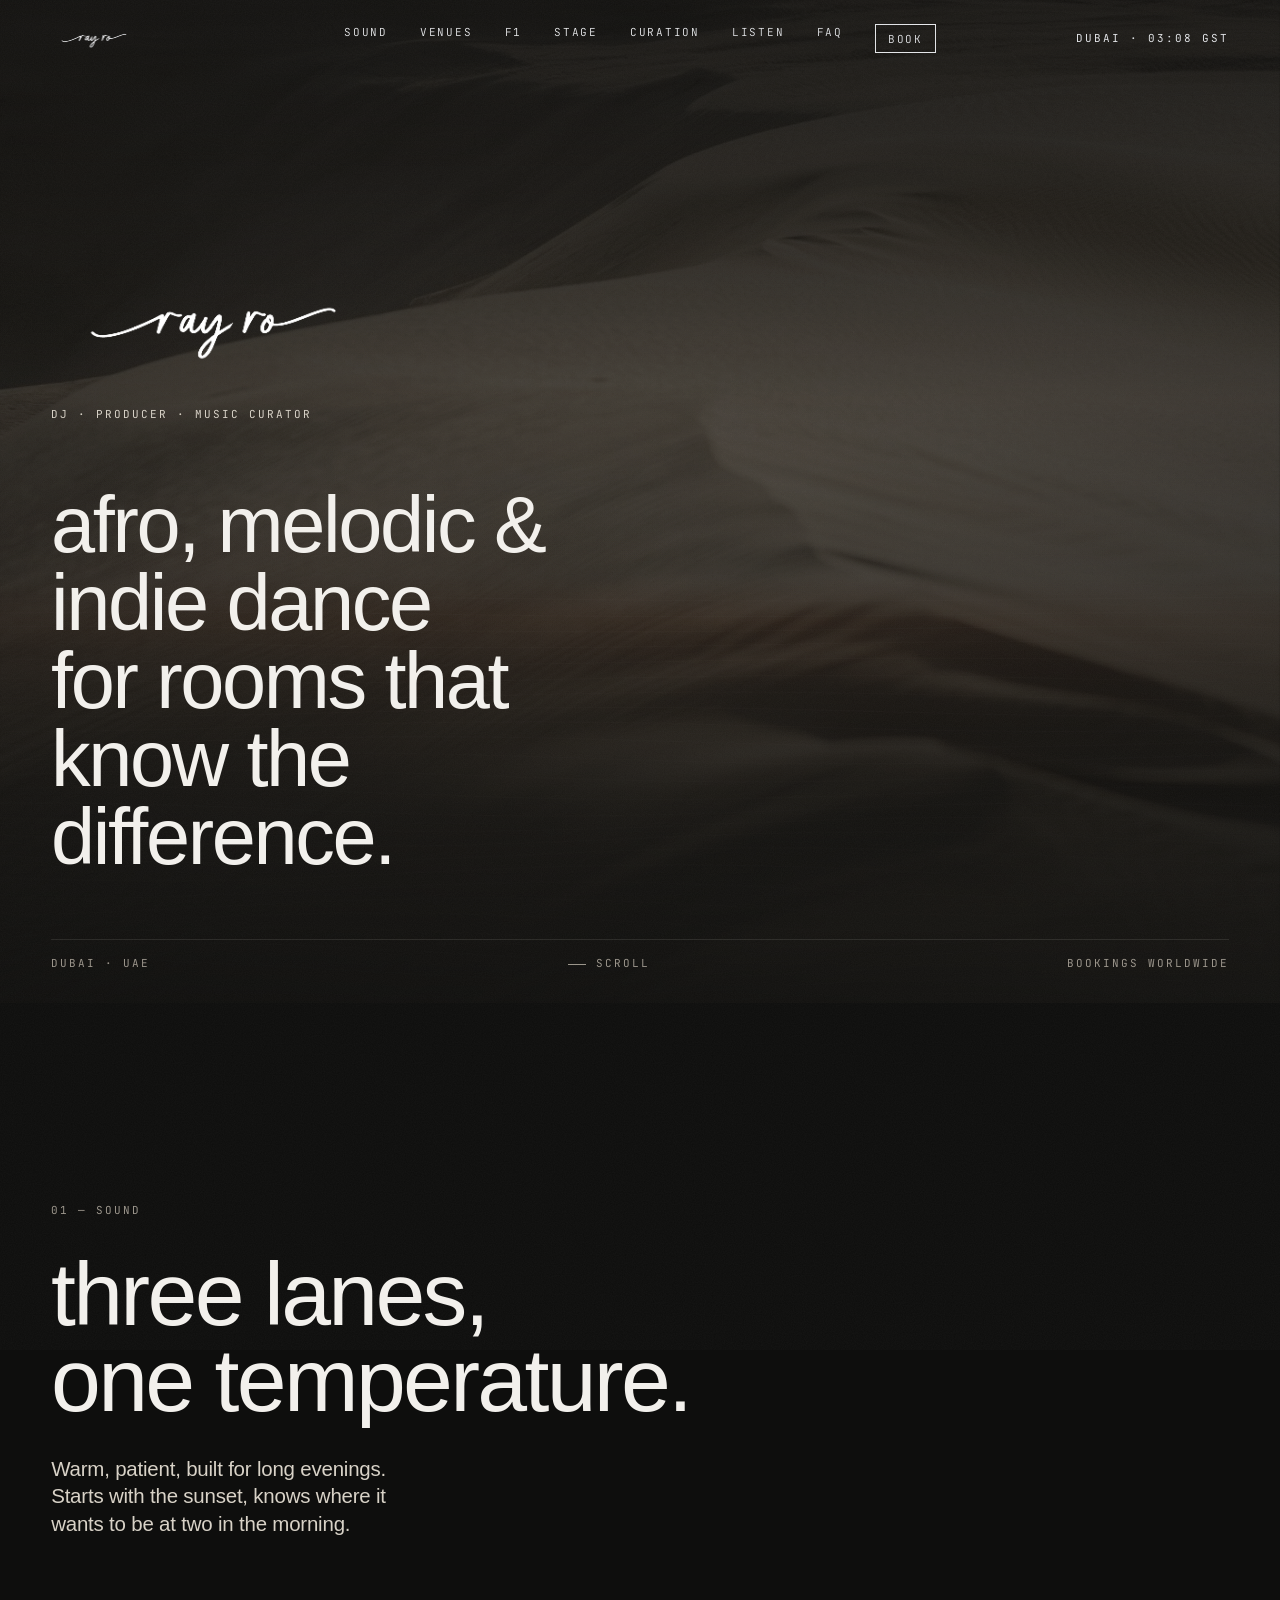
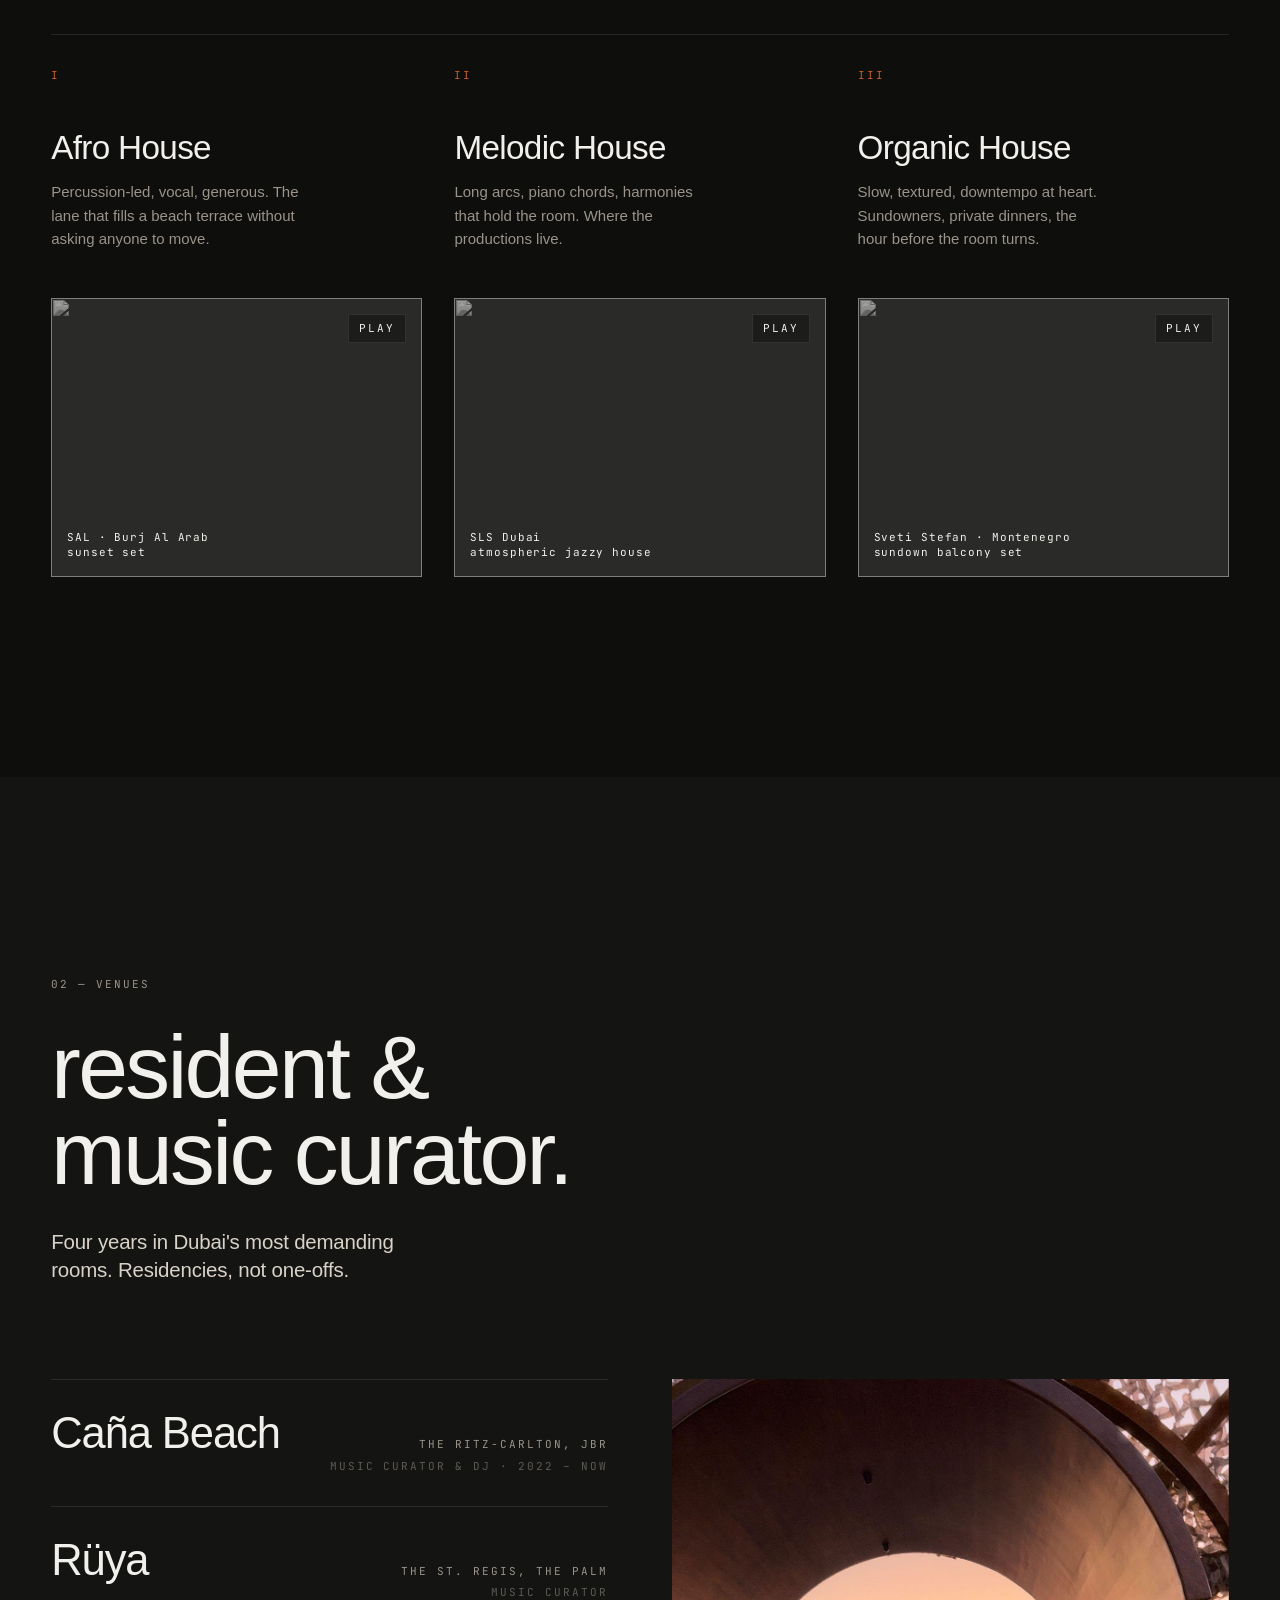
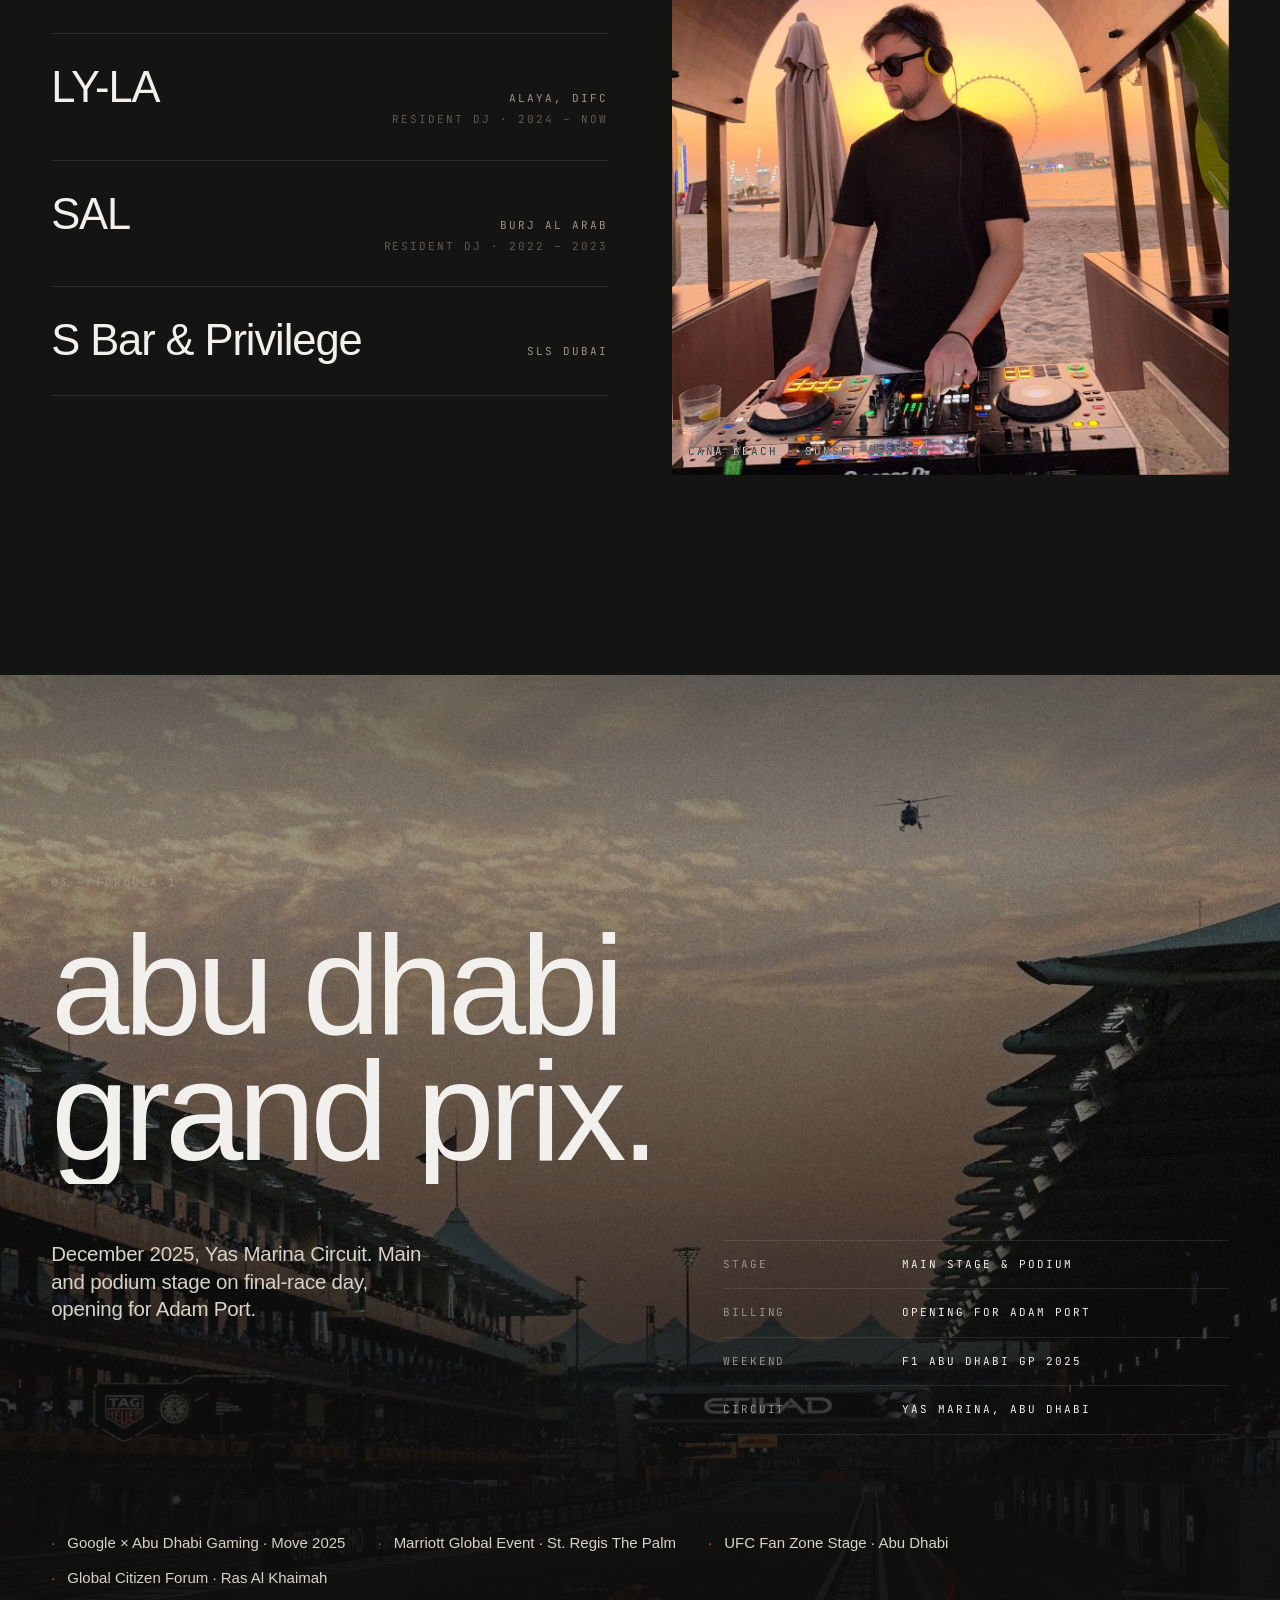
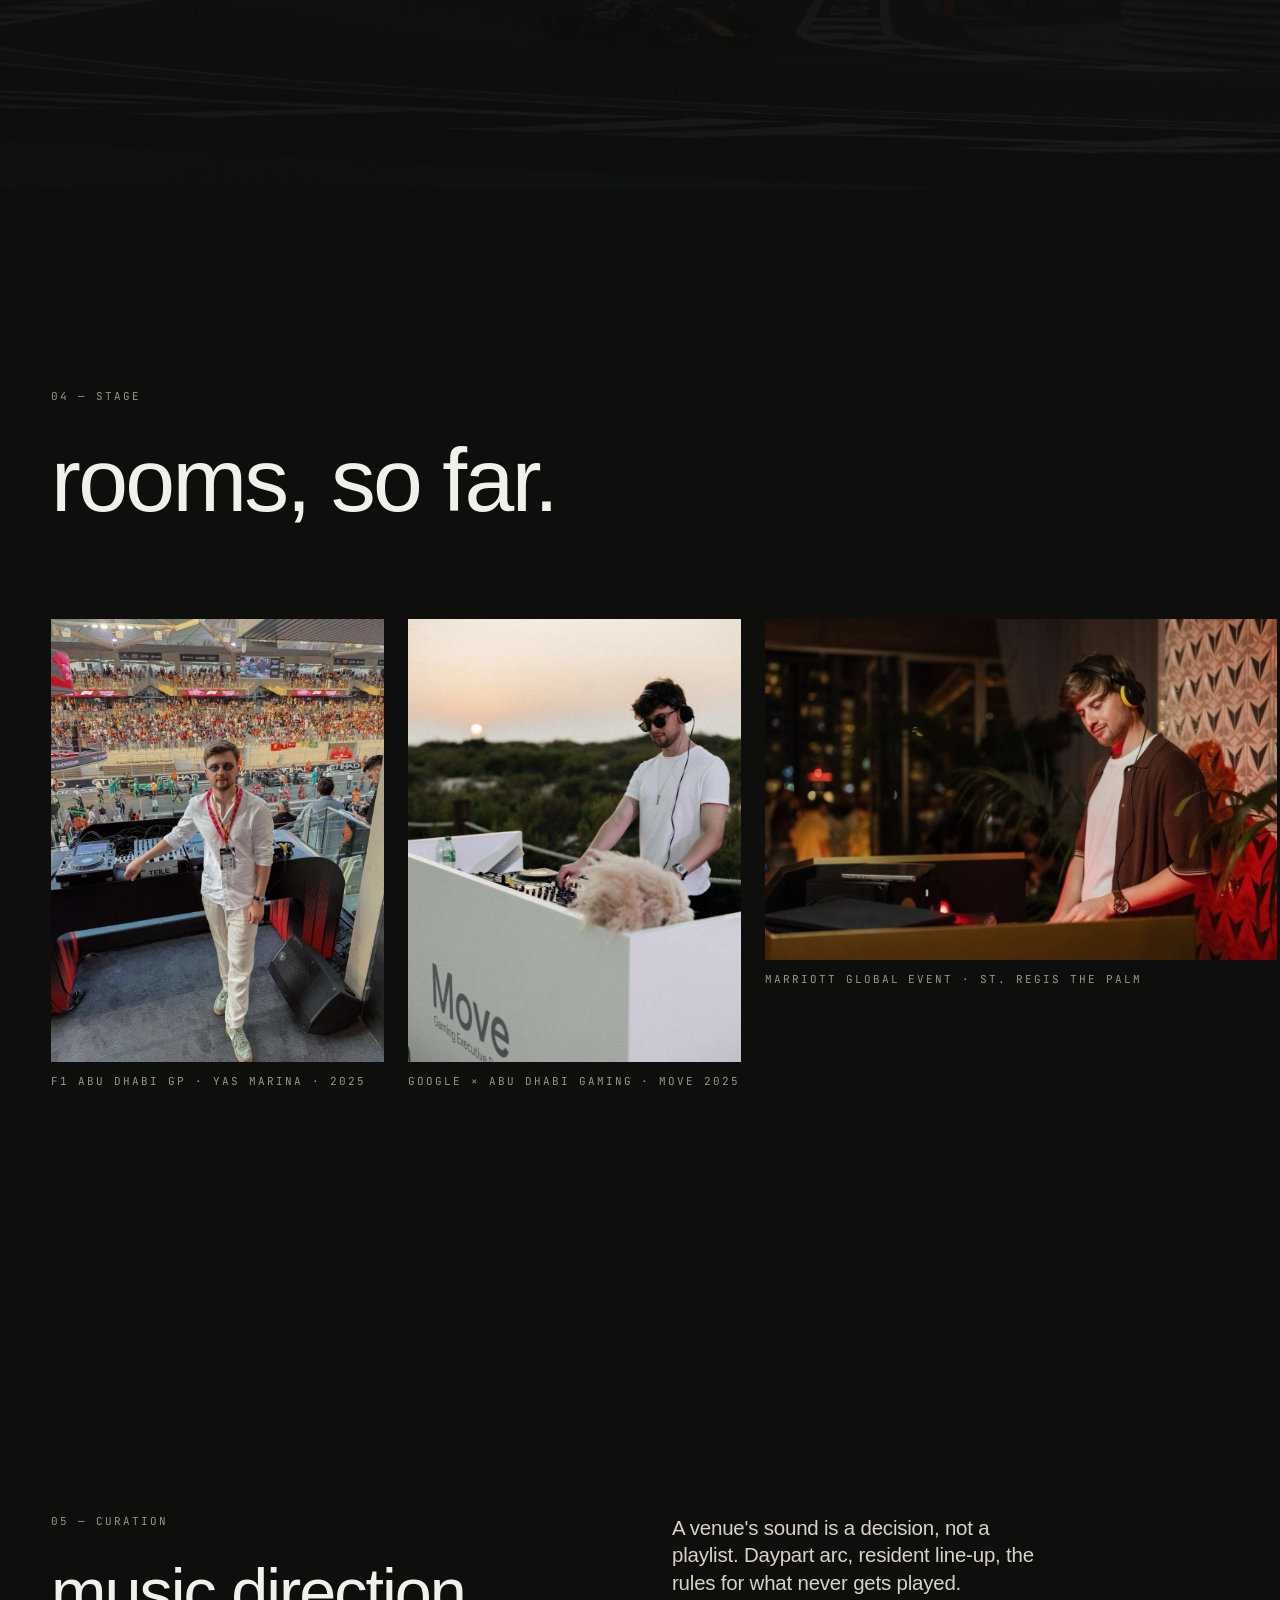
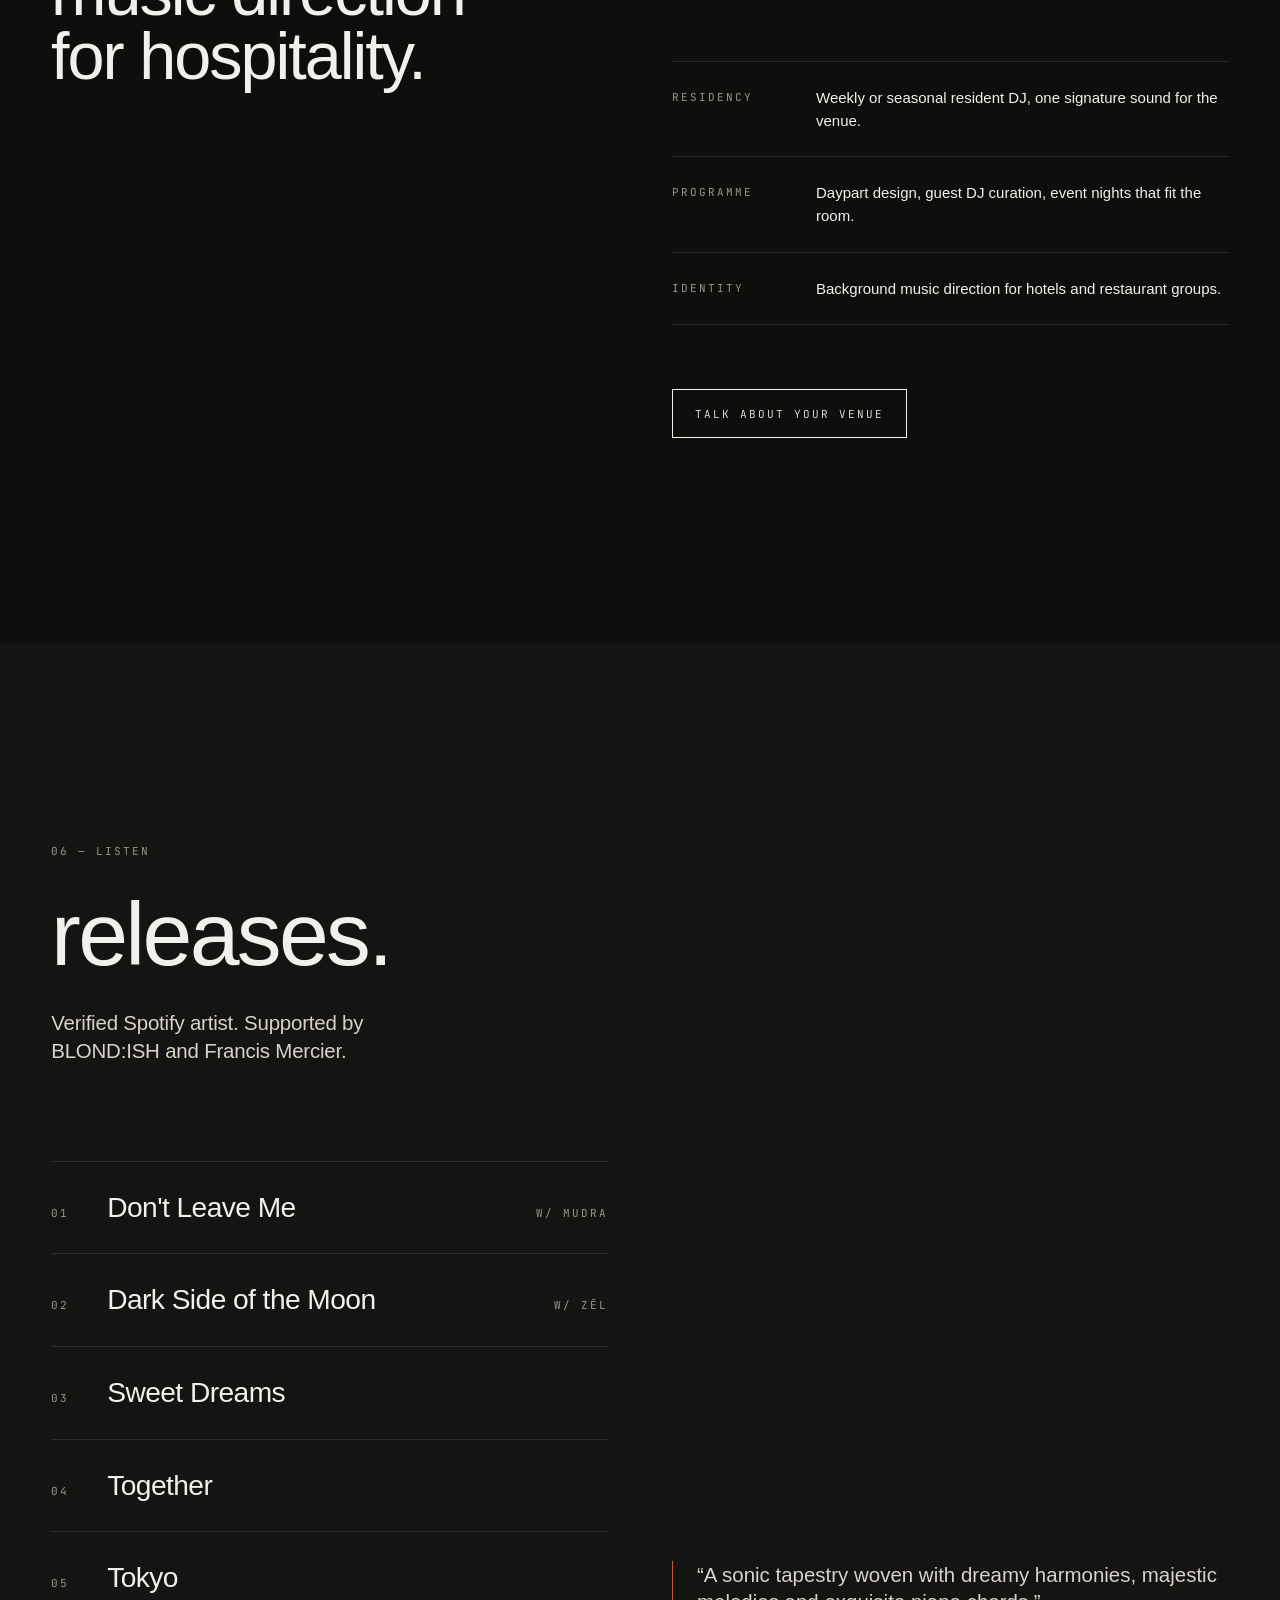
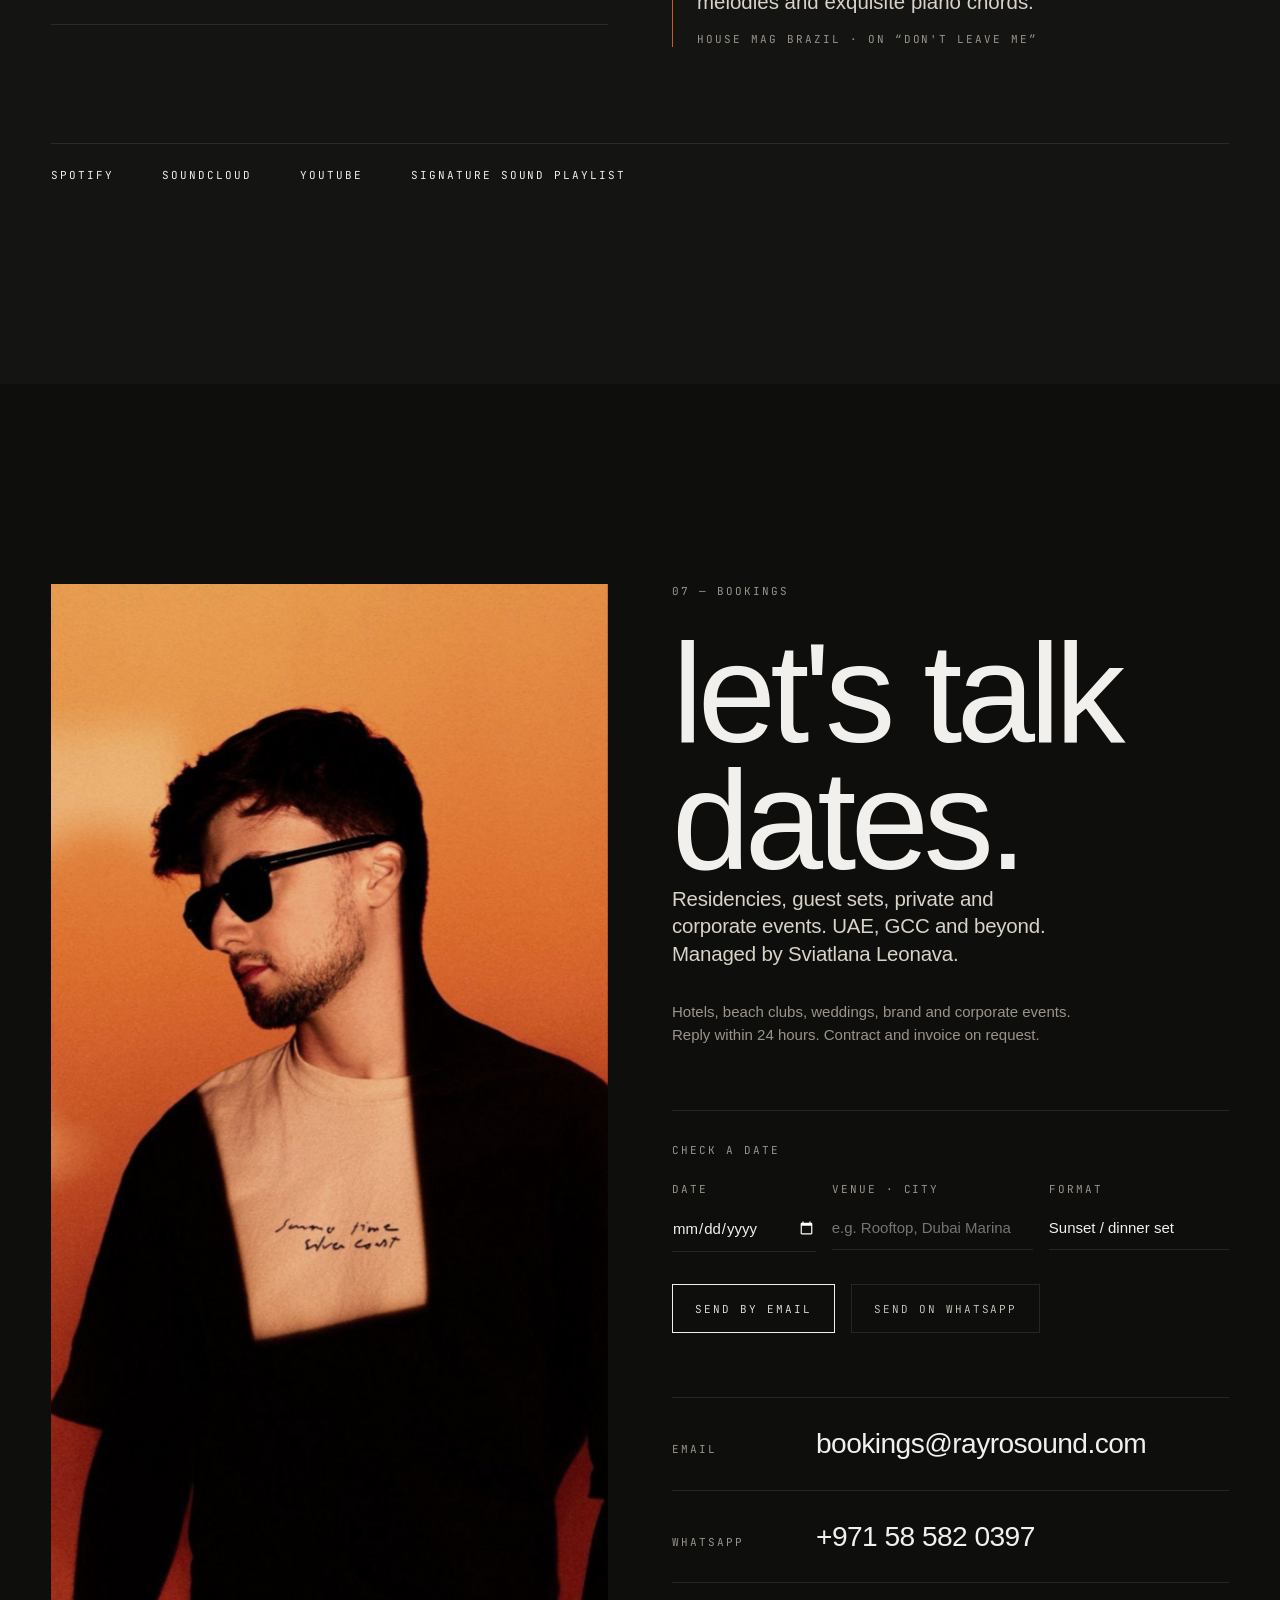
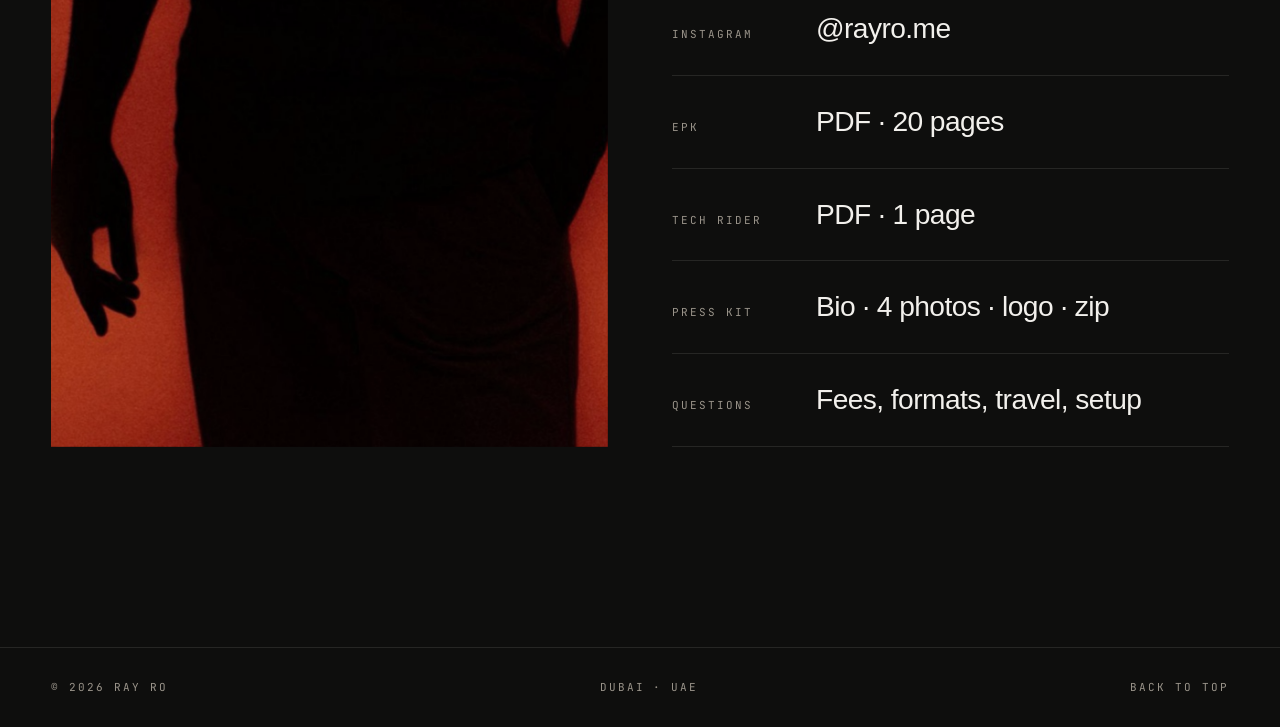
==== commit 341012de: "fixes from the three-persona review: FAQ on its own page, tighter copy, email-first form, tech rider" ====
--- a/index.html
+++ b/index.html
@@ -184,76 +184,6 @@
             "ru"
           ]
         }
-      },
-      {
-        "@type": "FAQPage",
-        "@id": "https://rayrosound.com/#faq",
-        "mainEntity": [
-          {
-            "@type": "Question",
-            "name": "What kind of music does Ray Ro play?",
-            "acceptedAnswer": {
-              "@type": "Answer",
-              "text": "Afro House, Melodic House and Indie Dance, with Organic House for sunset and early-evening slots. Sets are built around the room: a slow, warm arc for beach clubs and terraces, more energy for club nights and late events. He also produces his own tracks and edits, which keeps the sound distinct from a standard playlist DJ."
-            }
-          },
-          {
-            "@type": "Question",
-            "name": "Which venues and events has Ray Ro played in Dubai and the UAE?",
-            "acceptedAnswer": {
-              "@type": "Answer",
-              "text": "Music curator and DJ at Caña Beach (The Ritz-Carlton, JBR) since 2022, music curator at Rüya (The St. Regis, The Palm), resident DJ at LY-LA (Alaya, DIFC) since 2024, former resident at SAL (Burj Al Arab), plus S Bar & Privilege at SLS Dubai. Events include the F1 Abu Dhabi Grand Prix 2025 main and podium stage opening for Adam Port, the UFC Fan Zone in Abu Dhabi, Google × Abu Dhabi Gaming (Move 2025), a Marriott global event at St. Regis The Palm and the Global Citizen Forum in Ras Al Khaimah."
-            }
-          },
-          {
-            "@type": "Question",
-            "name": "Can I book Ray Ro for a hotel, beach club or restaurant residency?",
-            "acceptedAnswer": {
-              "@type": "Answer",
-              "text": "Yes. Residencies are the core of his work: weekly or seasonal resident DJ slots, sunset sessions and full music direction for a venue (daypart programme, guest DJ curation, background music identity). Hospitality groups, F&B directors and entertainment managers can email bookings@rayrosound.com with the venue, days and time slots."
-            }
-          },
-          {
-            "@type": "Question",
-            "name": "Does Ray Ro play weddings, private parties and corporate events?",
-            "acceptedAnswer": {
-              "@type": "Answer",
-              "text": "Yes, across Dubai, Abu Dhabi and the wider UAE, and internationally on request. Typical formats: sunset cocktail and dinner sets, wedding after-parties, brand launches, gala and corporate events, villa and yacht parties. Send the date, venue, guest count, set length and the mood you want, and you will get a reply within 24 hours."
-            }
-          },
-          {
-            "@type": "Question",
-            "name": "How much does it cost to book Ray Ro?",
-            "acceptedAnswer": {
-              "@type": "Answer",
-              "text": "Fees depend on format, set length, date and location: a two-hour sunset set at a Dubai venue is priced differently from a festival stage or a destination event abroad. Share the details by WhatsApp or email and a quote comes back within a day. Residencies are quoted per month or per season."
-            }
-          },
-          {
-            "@type": "Question",
-            "name": "What is the technical setup?",
-            "acceptedAnswer": {
-              "@type": "Answer",
-              "text": "USB performance on Rekordbox. Standard rider: two Pioneer CDJ-3000 (or CDJ-2000NXS2) linked via Pro DJ Link, a Pioneer DJM-V10, DJM-A9, DJM-900NXS2 or DJM-750MK2 mixer, a stable booth with 220–240V power and at least one high-powered booth monitor. The full technical rider is on page 19 of the EPK."
-            }
-          },
-          {
-            "@type": "Question",
-            "name": "Where is Ray Ro based and does he travel?",
-            "acceptedAnswer": {
-              "@type": "Answer",
-              "text": "Based in Dubai, United Arab Emirates. Available across the GCC (Abu Dhabi, Saudi Arabia, Qatar, Bahrain, Oman) and for destination bookings in Europe, Asia and beyond. Recent sets outside the UAE include a sundown session in Sveti Stefan, Montenegro."
-            }
-          },
-          {
-            "@type": "Question",
-            "name": "How do I book Ray Ro?",
-            "acceptedAnswer": {
-              "@type": "Answer",
-              "text": "WhatsApp +971 58 582 0397 or email bookings@rayrosound.com. Bookings are handled by his manager, Sviatlana Leonava. Include the date, venue, time slot and format; the EPK and tech rider are available on this page."
-            }
-          }
-        ]
       }
     ]
   }
@@ -299,7 +229,7 @@
       <a href="#stage">Stage</a>
       <a href="#curation">Curation</a>
       <a href="#listen">Listen</a>
-      <a href="#faq">FAQ</a>
+      <a href="faq.html">FAQ</a>
       <a href="#contact" class="top__cta">Book</a>
     </nav>
     <div class="top__meta mono"><span class="top__clock">Dubai · <span data-clock>--:--</span> GST</span><a href="#contact" class="top__cta top__cta--m">Book</a></div>
@@ -347,7 +277,7 @@
           <span class="line"><span class="line__in">three lanes,</span></span>
           <span class="line"><span class="line__in">one temperature.</span></span>
         </h2>
-        <p class="lede" data-reveal>Warm, patient, built for long evenings. A set that starts with the sunset and knows where it wants to be at two in the morning.</p>
+        <p class="lede" data-reveal>Warm, patient, built for long evenings. Starts with the sunset, knows where it wants to be at two in the morning.</p>
       </header>
 
       <div class="lanes">
@@ -395,7 +325,7 @@
             <span class="line"><span class="line__in">resident &amp;</span></span>
             <span class="line"><span class="line__in">music curator.</span></span>
           </h2>
-          <p class="lede" data-reveal>A decade on the decks, the last four years across Dubai's most demanding rooms. Residencies, not one-offs.</p>
+          <p class="lede" data-reveal>Four years in Dubai's most demanding rooms. Residencies, not one-offs.</p>
         </header>
 
         <ol class="venue-list">
@@ -443,7 +373,7 @@
           <span class="line"><span class="line__in">grand prix.</span></span>
         </h2>
         <div class="f1__cols">
-          <p class="lede" data-reveal>December 2025, Yas Marina Circuit. Main stage and the official podium stage on final-race day, opening ahead of Adam Port. The biggest room in the region, and the set held it.</p>
+          <p class="lede" data-reveal>December 2025, Yas Marina Circuit. Main and podium stage on final-race day, opening for Adam Port.</p>
           <ul class="f1__facts mono" data-reveal>
             <li><span>Stage</span><span>Main stage &amp; podium</span></li>
             <li><span>Billing</span><span>Opening for Adam Port</span></li>
@@ -474,10 +404,6 @@
           <figcaption class="mono">F1 Abu Dhabi GP · Yas Marina · 2025</figcaption>
         </figure>
         <figure class="strip__item" data-reveal>
-          <img src="assets/img/stage/f1-decks.jpg" alt="Ray Ro on the decks at the F1 Abu Dhabi Grand Prix" loading="lazy" decoding="async" width="1200" height="1600" />
-          <figcaption class="mono">F1 Abu Dhabi GP · main stage</figcaption>
-        </figure>
-        <figure class="strip__item" data-reveal>
           <img src="assets/img/stage/google-move.jpg" alt="Ray Ro playing at Google × Abu Dhabi Gaming, Move 2025" loading="lazy" decoding="async" width="1066" height="1600" />
           <figcaption class="mono">Google × Abu Dhabi Gaming · Move 2025</figcaption>
         </figure>
@@ -519,7 +445,7 @@
           </h2>
         </header>
         <div class="curation__body">
-          <p class="lede" data-reveal>A venue's sound is a decision, not a playlist. I build the musical identity of a room from brunch to last call: the daypart arc, the resident line-up, the rules for what never gets played.</p>
+          <p class="lede" data-reveal>A venue's sound is a decision, not a playlist. Daypart arc, resident line-up, the rules for what never gets played.</p>
           <ul class="curation__list" data-reveal>
             <li><span class="mono">Residency</span><span>Weekly or seasonal resident DJ, one signature sound for the venue.</span></li>
             <li><span class="mono">Programme</span><span>Daypart design, guest DJ curation, event nights that fit the room.</span></li>
@@ -537,7 +463,7 @@
         <h2 class="display">
           <span class="line"><span class="line__in">releases.</span></span>
         </h2>
-        <p class="lede" data-reveal>Verified Spotify artist. Support from BLOND:ISH and Francis Mercier. Releases with Mudra and ZĒL; forthcoming on Switch Lab, Wish You Were Here, NoFace and Timeless Moment.</p>
+        <p class="lede" data-reveal>Verified Spotify artist. Supported by BLOND:ISH and Francis Mercier.</p>
       </header>
 
       <div class="listen__grid">
@@ -569,52 +495,6 @@
     </section>
 
 
-    <!-- ═══ FAQ ═══ -->
-    <section class="faq section" id="faq">
-      <div class="faq__grid">
-        <header class="section__head">
-          <span class="mono label">07 — Questions</span>
-          <h2 class="display">
-            <span class="line"><span class="line__in">before you</span></span>
-            <span class="line"><span class="line__in">book.</span></span>
-          </h2>
-        </header>
-        <div class="faq__list" data-reveal>
-          <details class="faq__item">
-            <summary>What kind of music does Ray Ro play?</summary>
-            <p>Afro House, Melodic House and Indie Dance, with Organic House for sunset and early-evening slots. Sets are built around the room: a slow, warm arc for beach clubs and terraces, more energy for club nights and late events. He also produces his own tracks and edits, which keeps the sound distinct from a standard playlist DJ.</p>
-          </details>
-          <details class="faq__item">
-            <summary>Which venues and events has Ray Ro played in Dubai and the UAE?</summary>
-            <p>Music curator and DJ at Caña Beach (The Ritz-Carlton, JBR) since 2022, music curator at Rüya (The St. Regis, The Palm), resident DJ at LY-LA (Alaya, DIFC) since 2024, former resident at SAL (Burj Al Arab), plus S Bar &amp; Privilege at SLS Dubai. Events include the F1 Abu Dhabi Grand Prix 2025 main and podium stage opening for Adam Port, the UFC Fan Zone in Abu Dhabi, Google × Abu Dhabi Gaming (Move 2025), a Marriott global event at St. Regis The Palm and the Global Citizen Forum in Ras Al Khaimah.</p>
-          </details>
-          <details class="faq__item">
-            <summary>Can I book Ray Ro for a hotel, beach club or restaurant residency?</summary>
-            <p>Yes. Residencies are the core of his work: weekly or seasonal resident DJ slots, sunset sessions and full music direction for a venue (daypart programme, guest DJ curation, background music identity). Hospitality groups, F&amp;B directors and entertainment managers can email bookings@rayrosound.com with the venue, days and time slots.</p>
-          </details>
-          <details class="faq__item">
-            <summary>Does Ray Ro play weddings, private parties and corporate events?</summary>
-            <p>Yes, across Dubai, Abu Dhabi and the wider UAE, and internationally on request. Typical formats: sunset cocktail and dinner sets, wedding after-parties, brand launches, gala and corporate events, villa and yacht parties. Send the date, venue, guest count, set length and the mood you want, and you will get a reply within 24 hours.</p>
-          </details>
-          <details class="faq__item">
-            <summary>How much does it cost to book Ray Ro?</summary>
-            <p>Fees depend on format, set length, date and location: a two-hour sunset set at a Dubai venue is priced differently from a festival stage or a destination event abroad. Share the details by WhatsApp or email and a quote comes back within a day. Residencies are quoted per month or per season.</p>
-          </details>
-          <details class="faq__item">
-            <summary>What is the technical setup?</summary>
-            <p>USB performance on Rekordbox. Standard rider: two Pioneer CDJ-3000 (or CDJ-2000NXS2) linked via Pro DJ Link, a Pioneer DJM-V10, DJM-A9, DJM-900NXS2 or DJM-750MK2 mixer, a stable booth with 220–240V power and at least one high-powered booth monitor. The full technical rider is on page 19 of the EPK.</p>
-          </details>
-          <details class="faq__item">
-            <summary>Where is Ray Ro based and does he travel?</summary>
-            <p>Based in Dubai, United Arab Emirates. Available across the GCC (Abu Dhabi, Saudi Arabia, Qatar, Bahrain, Oman) and for destination bookings in Europe, Asia and beyond. Recent sets outside the UAE include a sundown session in Sveti Stefan, Montenegro.</p>
-          </details>
-          <details class="faq__item">
-            <summary>How do I book Ray Ro?</summary>
-            <p>WhatsApp +971 58 582 0397 or email bookings@rayrosound.com. Bookings are handled by his manager, Sviatlana Leonava. Include the date, venue, time slot and format; the EPK and tech rider are available on this page.</p>
-          </details>
-        </div>
-      </div>
-    </section>
 
     <!-- ═══ CONTACT ═══ -->
     <section class="contact section" id="contact">
@@ -622,13 +502,13 @@
         <img src="assets/img/portrait-orange.jpg" alt="Ray Ro" loading="lazy" decoding="async" width="1279" height="1600" />
       </figure>
       <div class="contact__inner">
-        <span class="mono label">08 — Bookings</span>
+        <span class="mono label">07 — Bookings</span>
         <h2 class="display display--xl">
           <span class="line"><span class="line__in">let's talk</span></span>
           <span class="line"><span class="line__in">dates.</span></span>
         </h2>
         <p class="lede" data-reveal>Residencies, guest sets, private and corporate events. UAE, GCC and beyond. Managed by Sviatlana Leonava.</p>
-        <p class="contact__seo" data-reveal>Dubai DJ for hotels, beach clubs, weddings, brand and corporate events. Reply within 24 hours.</p>
+        <p class="contact__seo" data-reveal>Hotels, beach clubs, weddings, brand and corporate events. Reply within 24 hours. Contract and invoice on request.</p>
 
         <form class="avail" data-avail data-reveal>
           <span class="mono label avail__label">Check a date</span>
@@ -647,16 +527,18 @@
             </label>
           </div>
           <div class="avail__actions">
-            <button type="submit" class="btn" data-cursor="go">Send on WhatsApp</button>
-            <button type="button" class="btn btn--ghost" data-avail-mail data-cursor="mail">Send by email</button>
+            <button type="button" class="btn" data-avail-mail data-cursor="mail">Send by email</button>
+            <button type="submit" class="btn btn--ghost" data-cursor="go">Send on WhatsApp</button>
           </div>
         </form>
         <ul class="contact__list" data-reveal>
           <li><span class="mono">Email</span><a href="mailto:bookings@rayrosound.com" data-cursor="mail">bookings@rayrosound.com</a></li>
           <li><span class="mono">WhatsApp</span><a href="https://wa.me/971585820397?text=Hi%20Ray%2C%20I%27d%20like%20to%20talk%20about%20a%20booking" target="_blank" rel="noopener" data-cursor="open" data-whatsapp>+971 58 582 0397</a></li>
           <li><span class="mono">Instagram</span><a href="https://instagram.com/rayro.me" target="_blank" rel="noopener" data-cursor="open">@rayro.me</a></li>
-          <li><span class="mono">EPK</span><a href="assets/RayRo-EPK.pdf" target="_blank" rel="noopener" data-cursor="open">Download PDF</a></li>
-          <li><span class="mono">Tech rider</span><a href="assets/RayRo-EPK.pdf#page=19" target="_blank" rel="noopener" data-cursor="open">USB · Rekordbox · CDJ-3000 / DJM-V10</a></li>
+          <li><span class="mono">EPK</span><a href="assets/RayRo-EPK.pdf" target="_blank" rel="noopener" data-cursor="open">PDF · 20 pages</a></li>
+          <li><span class="mono">Tech rider</span><a href="assets/RayRo-Tech-Rider.pdf" target="_blank" rel="noopener" data-cursor="open">PDF · 1 page</a></li>
+          <li><span class="mono">Press kit</span><a href="assets/RayRo-PressKit.zip" data-cursor="open">Bio · 4 photos · logo · zip</a></li>
+          <li><span class="mono">Questions</span><a href="faq.html" data-cursor="open">Fees, formats, travel, setup</a></li>
         </ul>
       </div>
     </section>
--- a/css/styles.css
+++ b/css/styles.css
@@ -241,7 +241,7 @@
 .f1 { min-height: 100svh; display: grid; align-items: end; overflow: hidden; }
 .f1__media { position: absolute; inset: -10% 0; z-index: 0; }
 .f1__video { width: 100%; height: 100%; object-fit: cover; filter: grayscale(0.4); }
-.f1__shade { position: absolute; inset: 0; background: linear-gradient(180deg, rgba(14,14,13,0.35), rgba(14,14,13,0.9) 75%); }
+.f1__shade { position: absolute; inset: 0; background: linear-gradient(180deg, rgba(14,14,13,0.72) 0%, rgba(14,14,13,0.3) 22%, rgba(14,14,13,0.9) 75%); }
 .f1__inner { position: relative; z-index: 1; }
 .f1__cols { display: grid; grid-template-columns: 1.2fr 1fr; gap: var(--s-8); margin-top: var(--s-8); align-items: start; }
 .f1__facts { border-top: 1px solid var(--hair); }
@@ -307,6 +307,10 @@
 .faq__item[open] summary::after { transform: rotate(45deg); }
 .faq__item p { margin: 0 0 var(--s-5); color: var(--sand-dim); max-width: 62ch; }
 
+.faq--page { padding-top: calc(var(--s-11) + 40px); }
+.faq__cta { display: flex; gap: var(--s-4); flex-wrap: wrap; padding-top: 0; }
+html.no-motion .veil, html.shot .veil, .veil:empty { display: none; }
+
 /* ─────── contact ─────── */
 .contact { min-height: 100svh; display: grid; grid-template-columns: 1fr 1fr; gap: var(--s-8); align-items: end; }
 .contact__fig { overflow: hidden; align-self: stretch; }
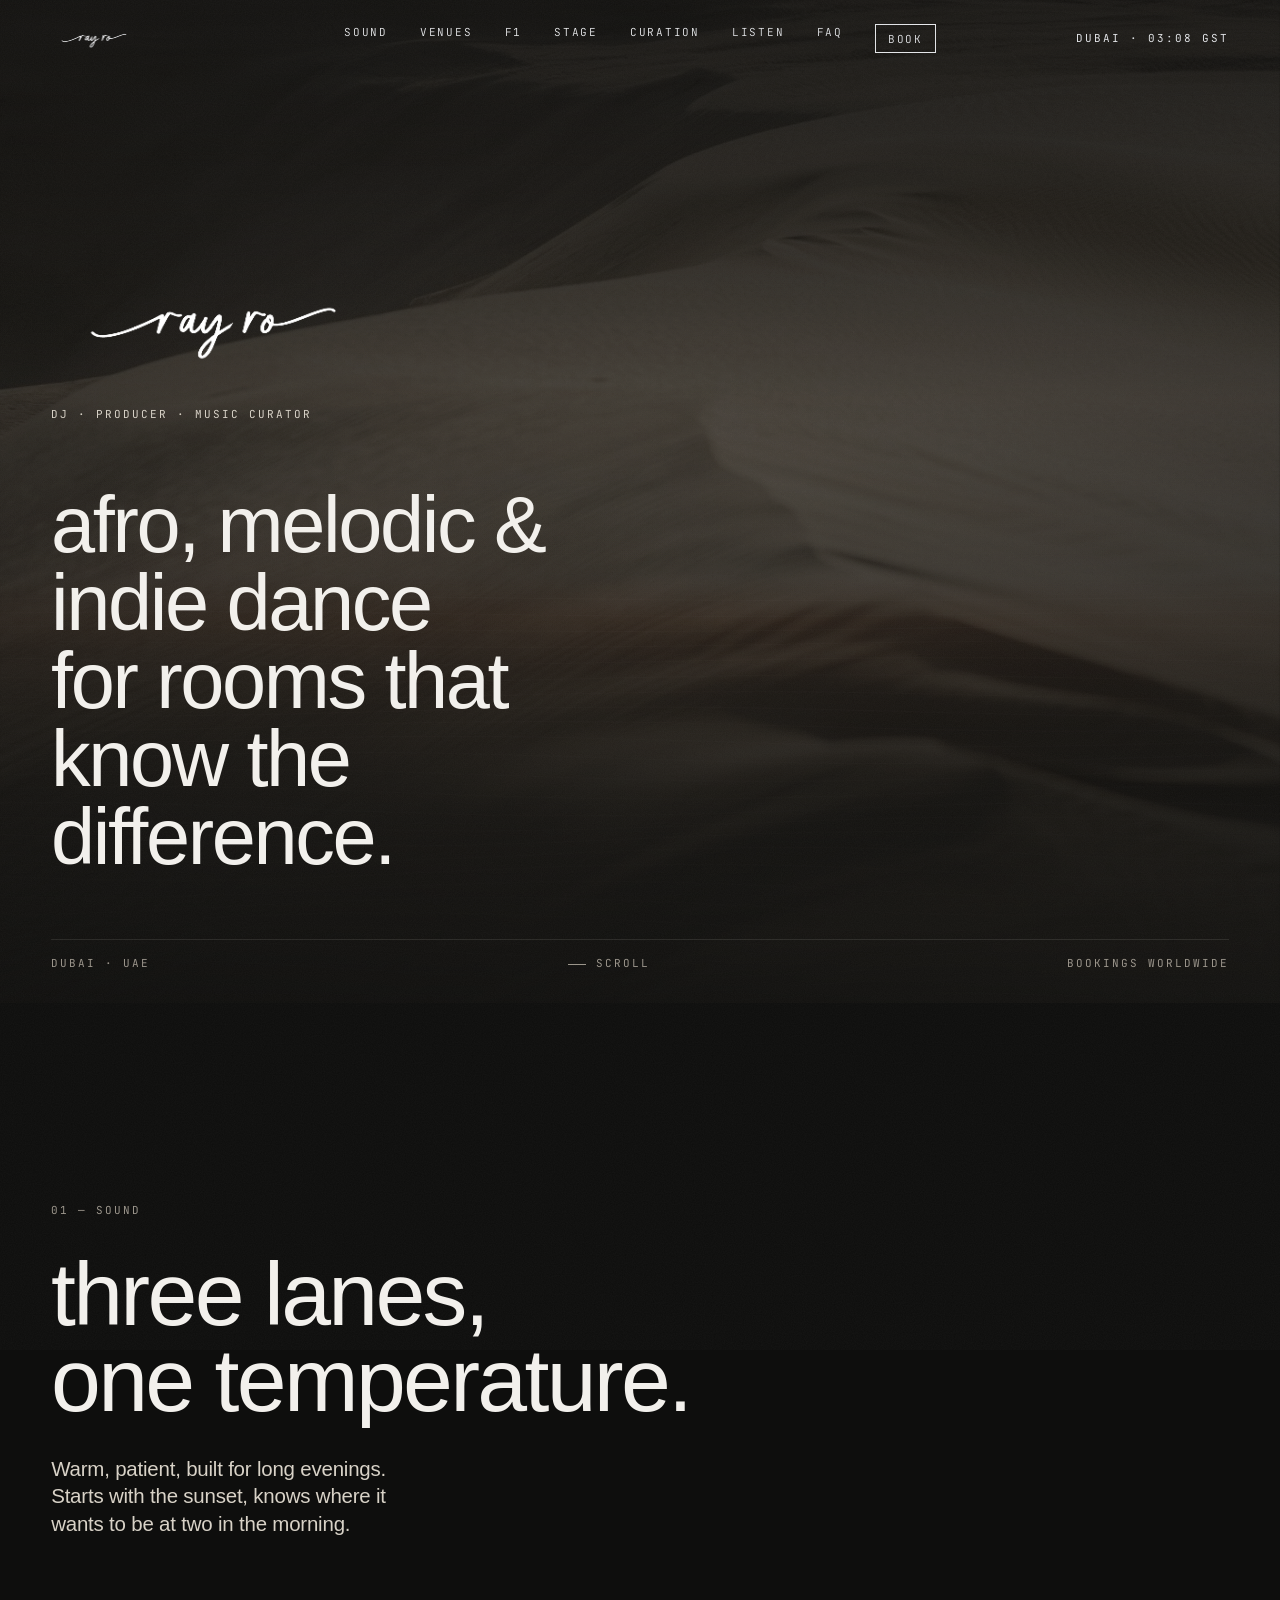
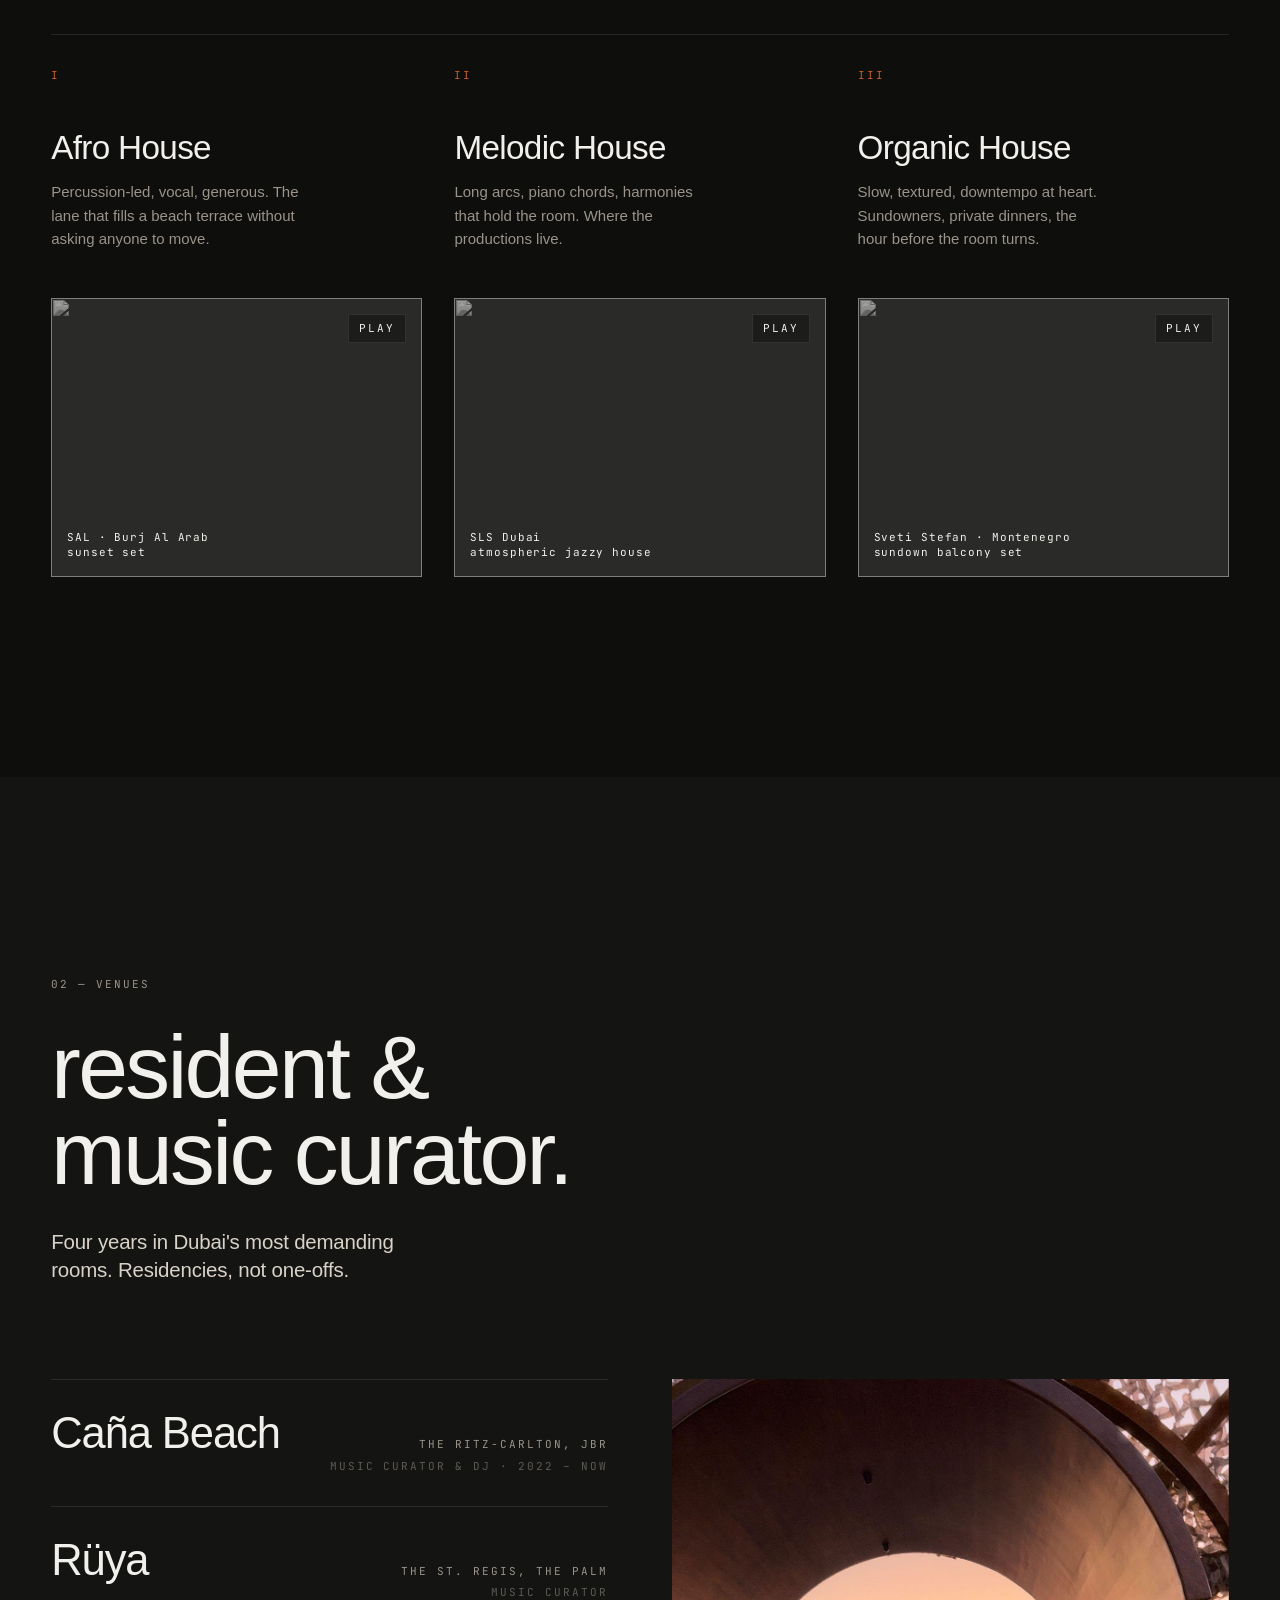
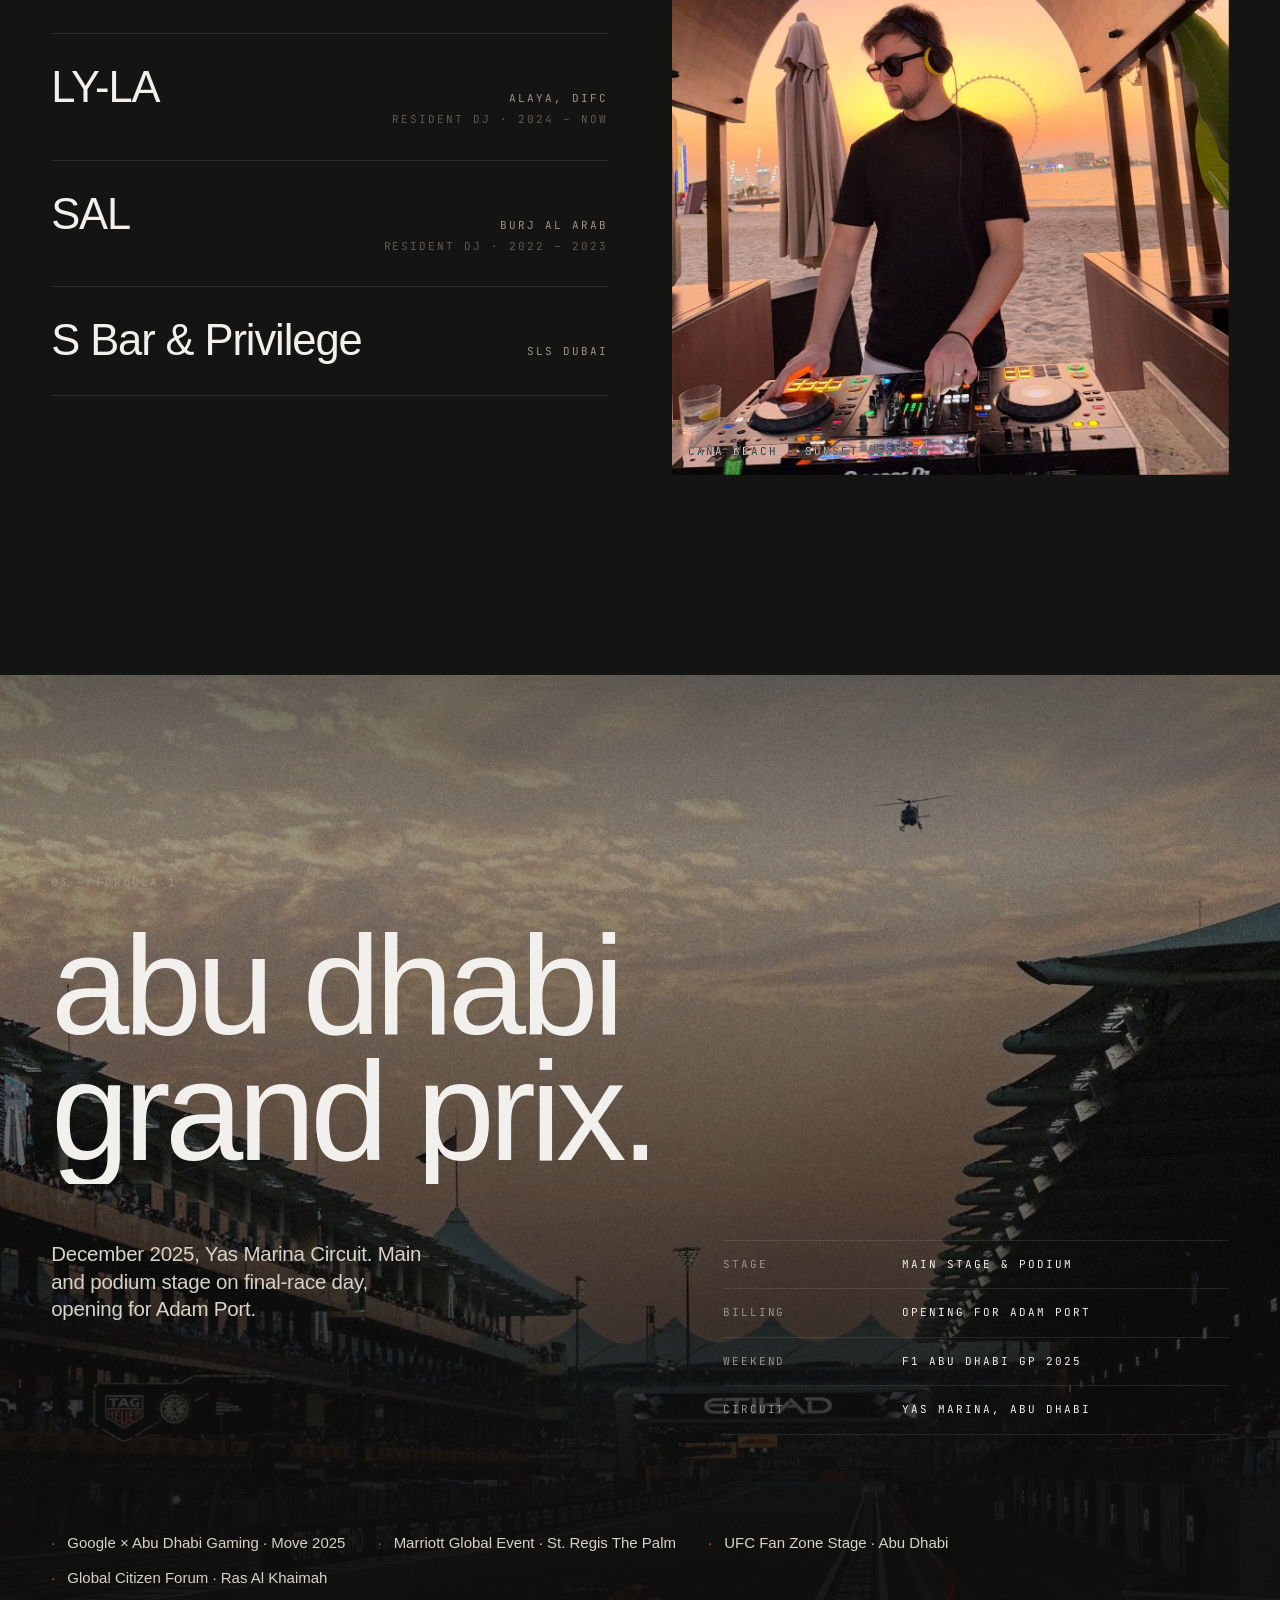
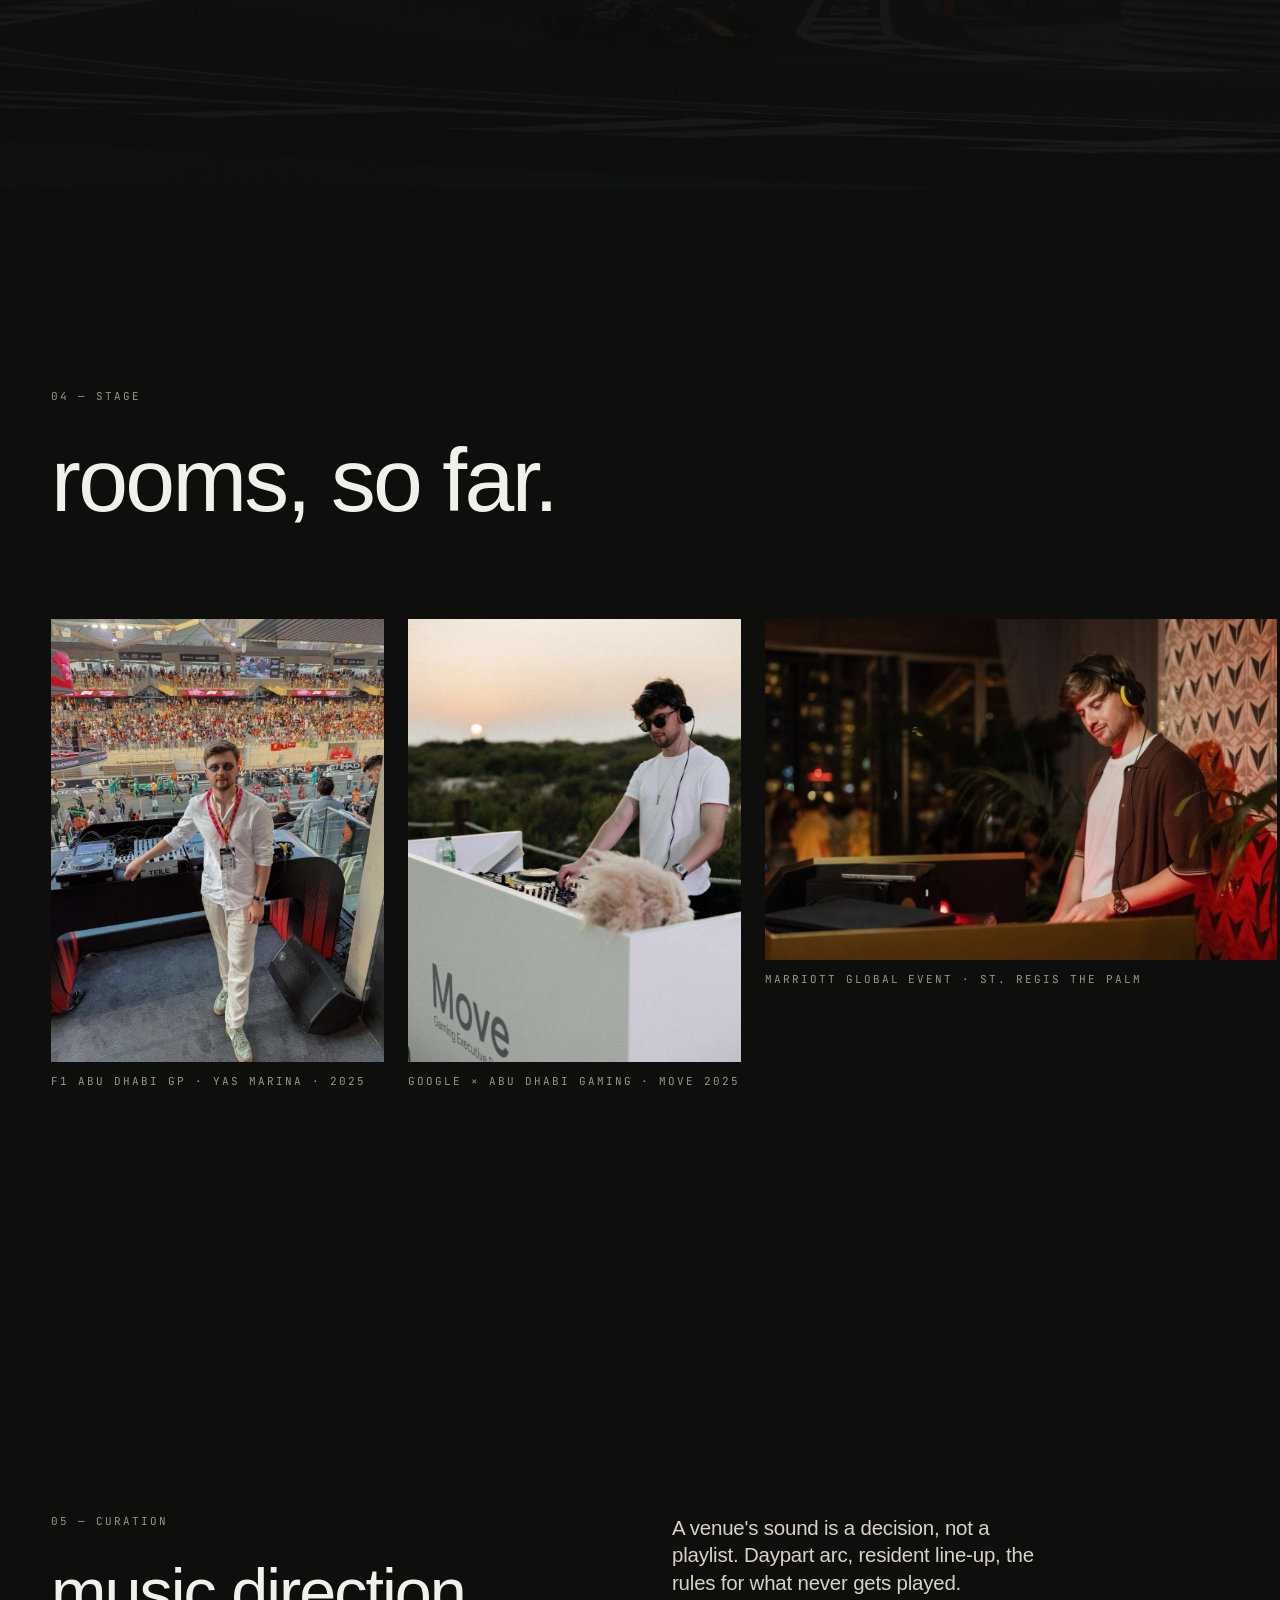
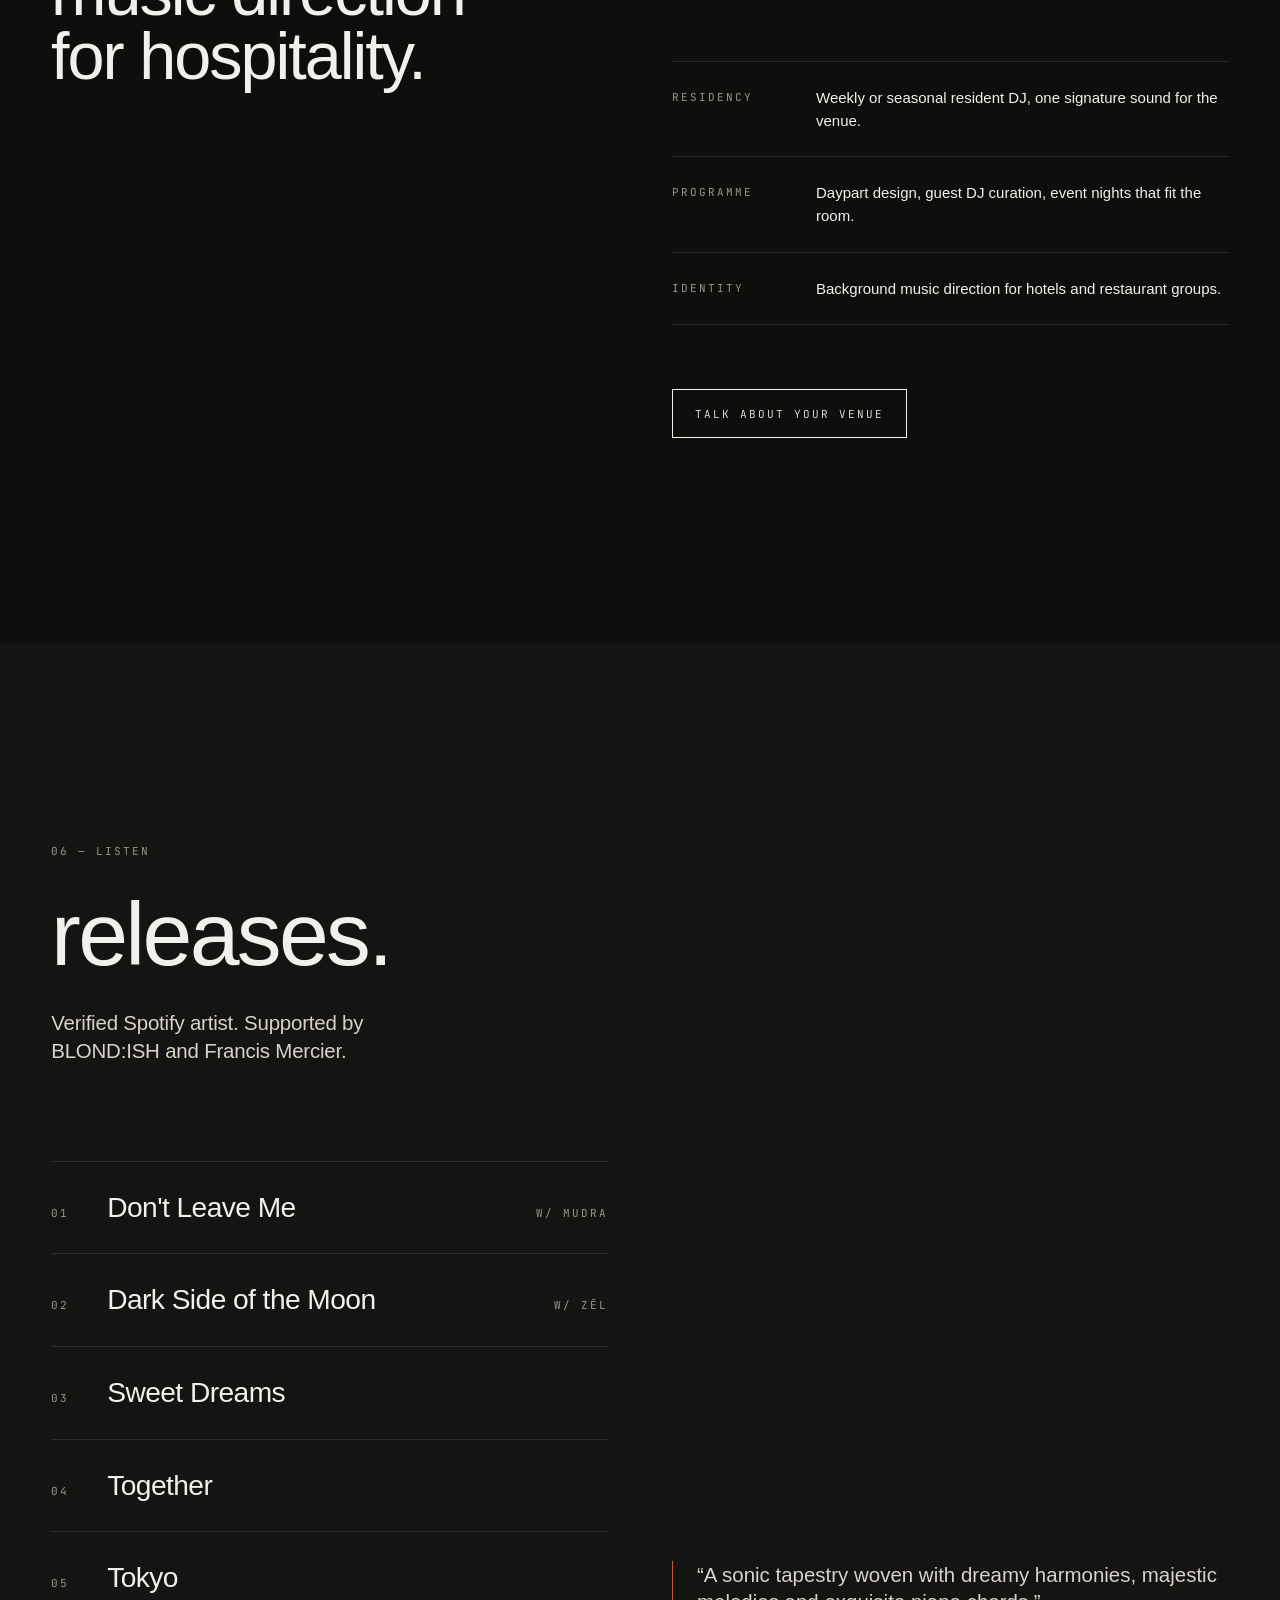
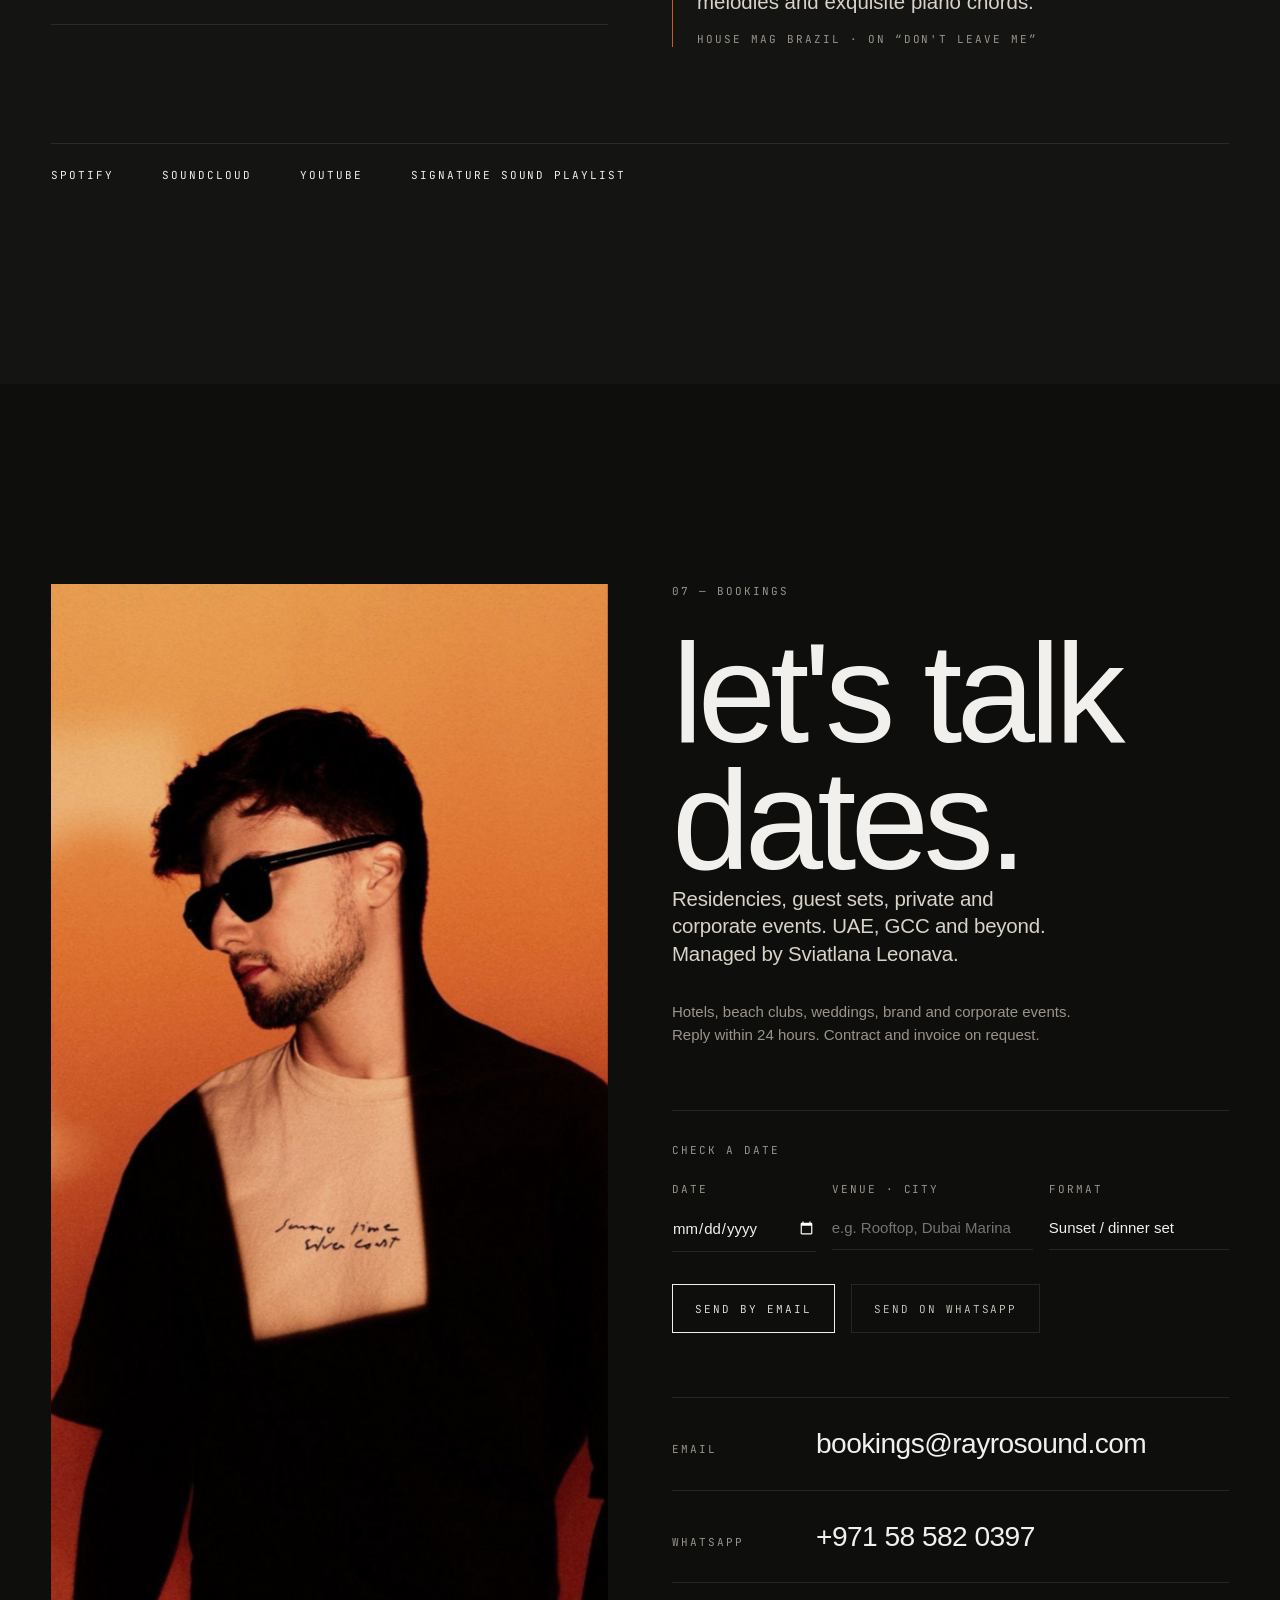
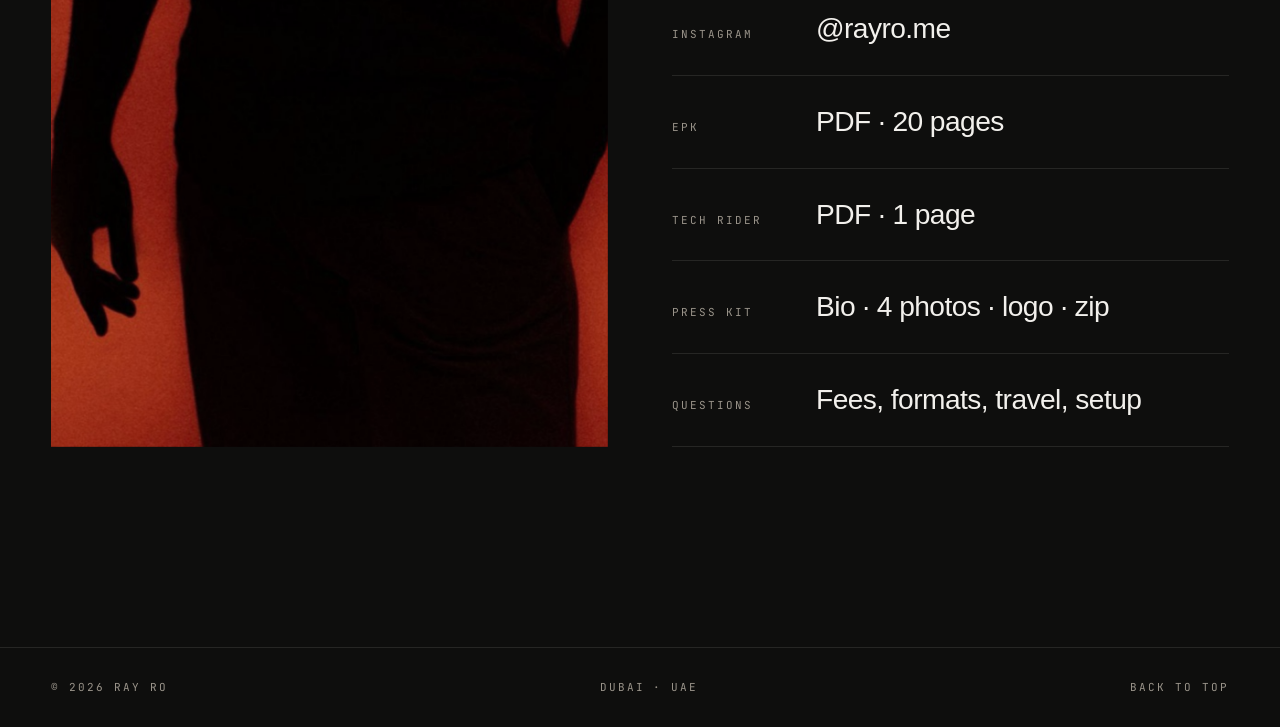
==== commit a05bd16d: "csp: upgrade-insecure-requests Co-Authored-By: Claude Fable 5.1 <noreply@anthropic.com>" ====
--- a/index.html
+++ b/index.html
@@ -3,6 +3,7 @@
 <head>
   <meta charset="UTF-8" />
   <meta name="viewport" content="width=device-width, initial-scale=1, viewport-fit=cover" />
+  <meta http-equiv="Content-Security-Policy" content="upgrade-insecure-requests" />
   <meta name="theme-color" content="#0E0E0D" />
   <meta name="color-scheme" content="dark" />
 
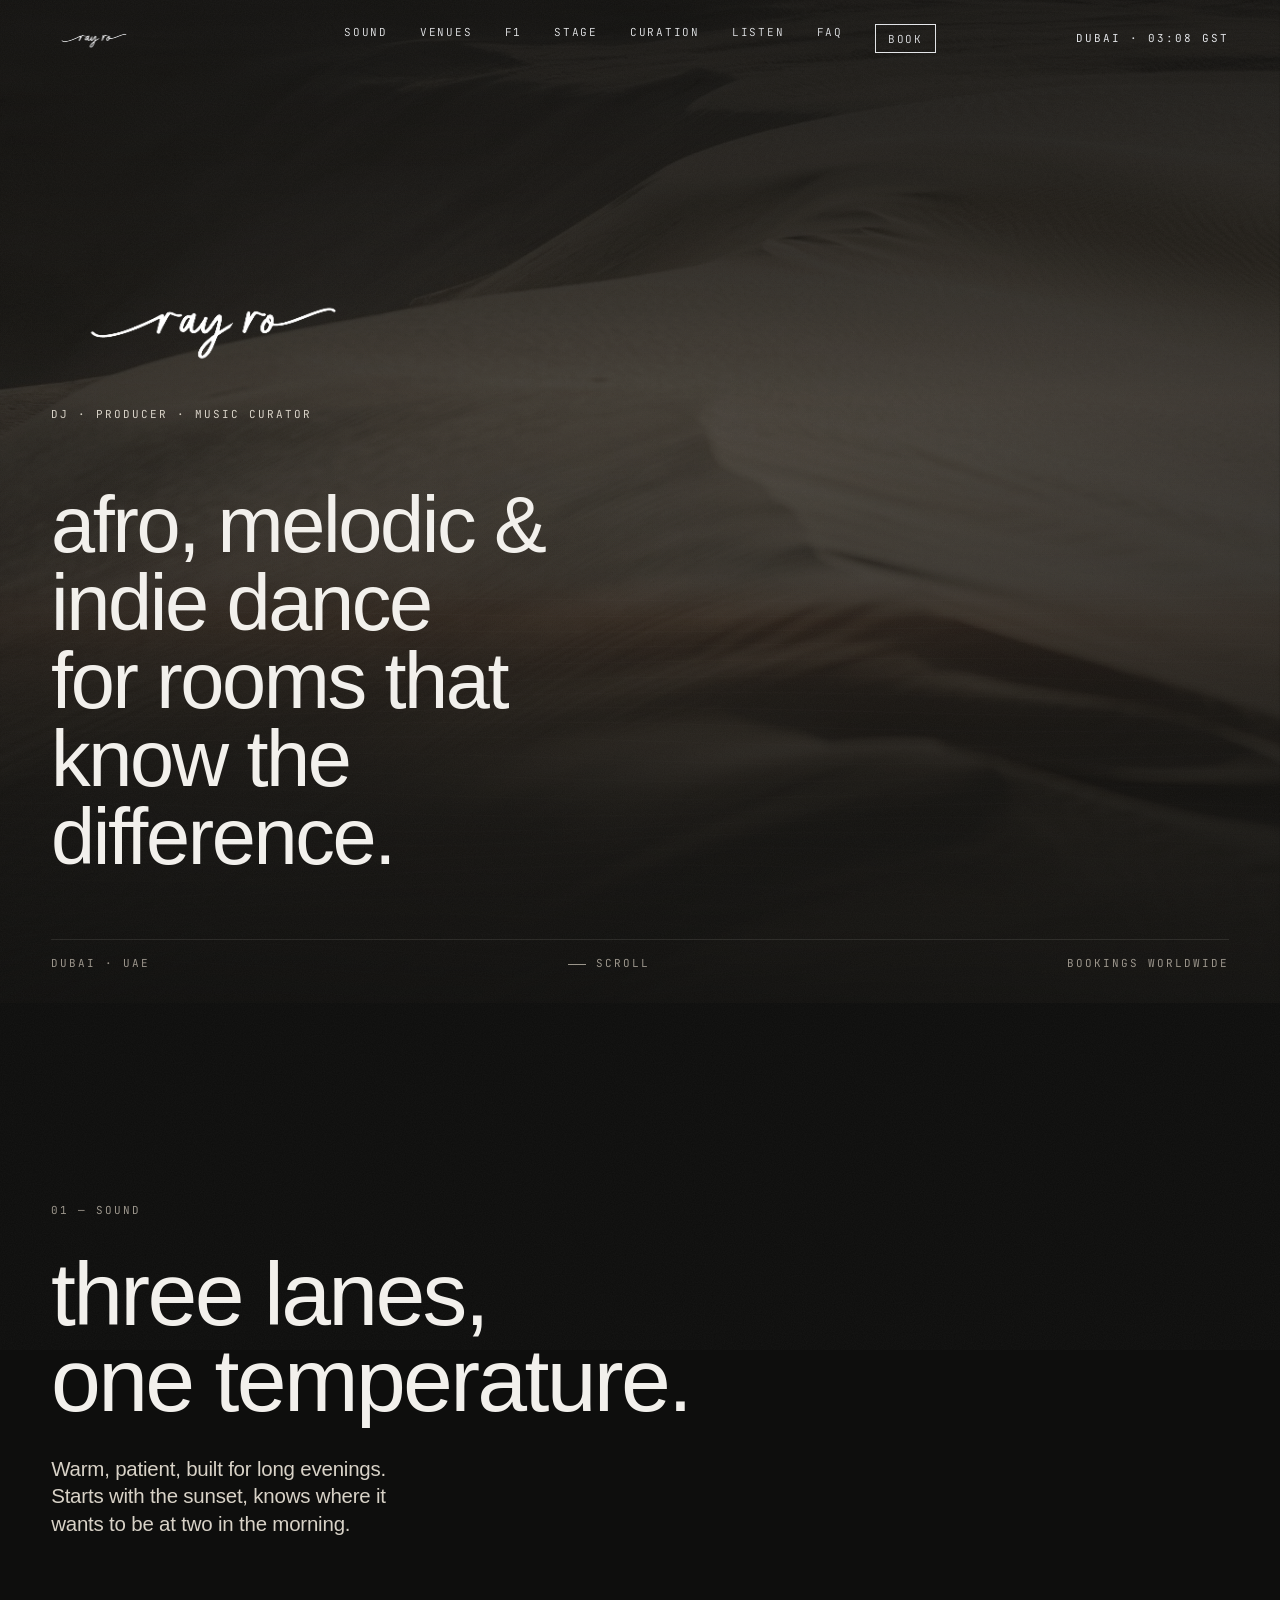
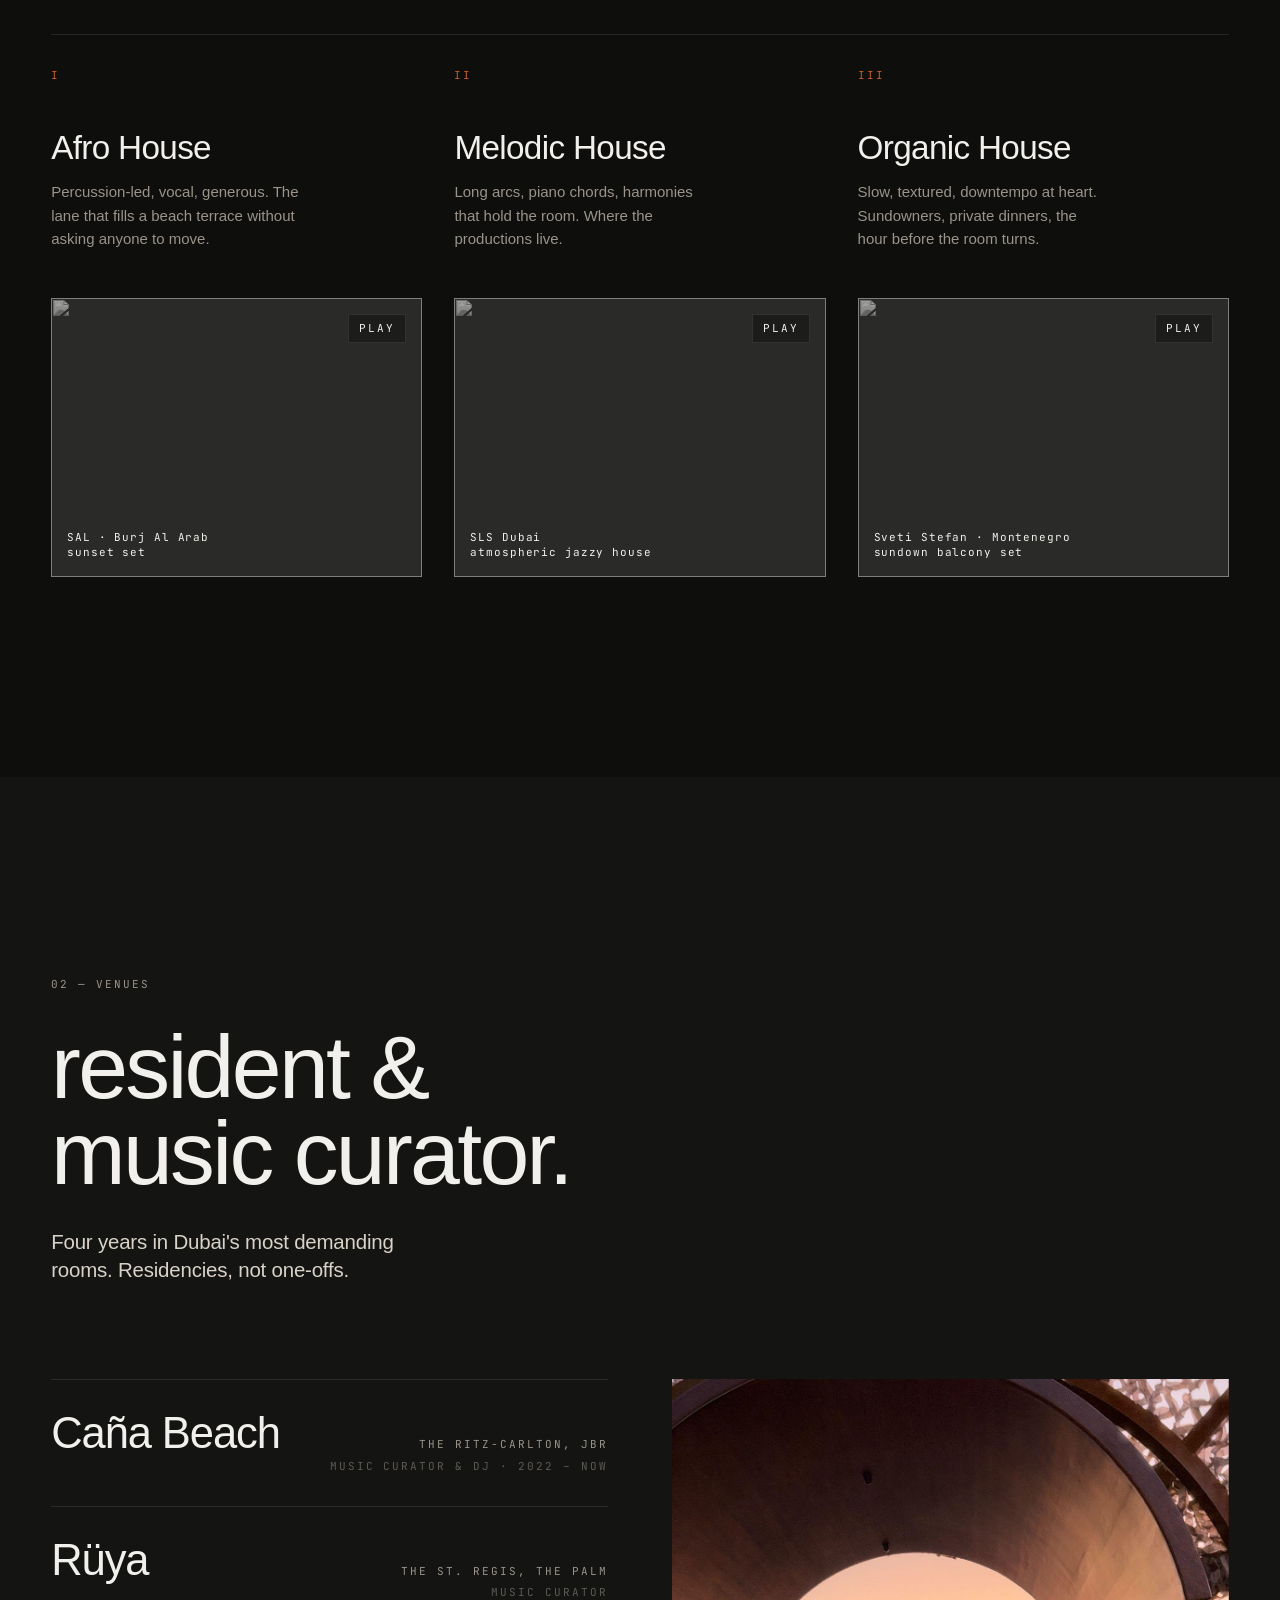
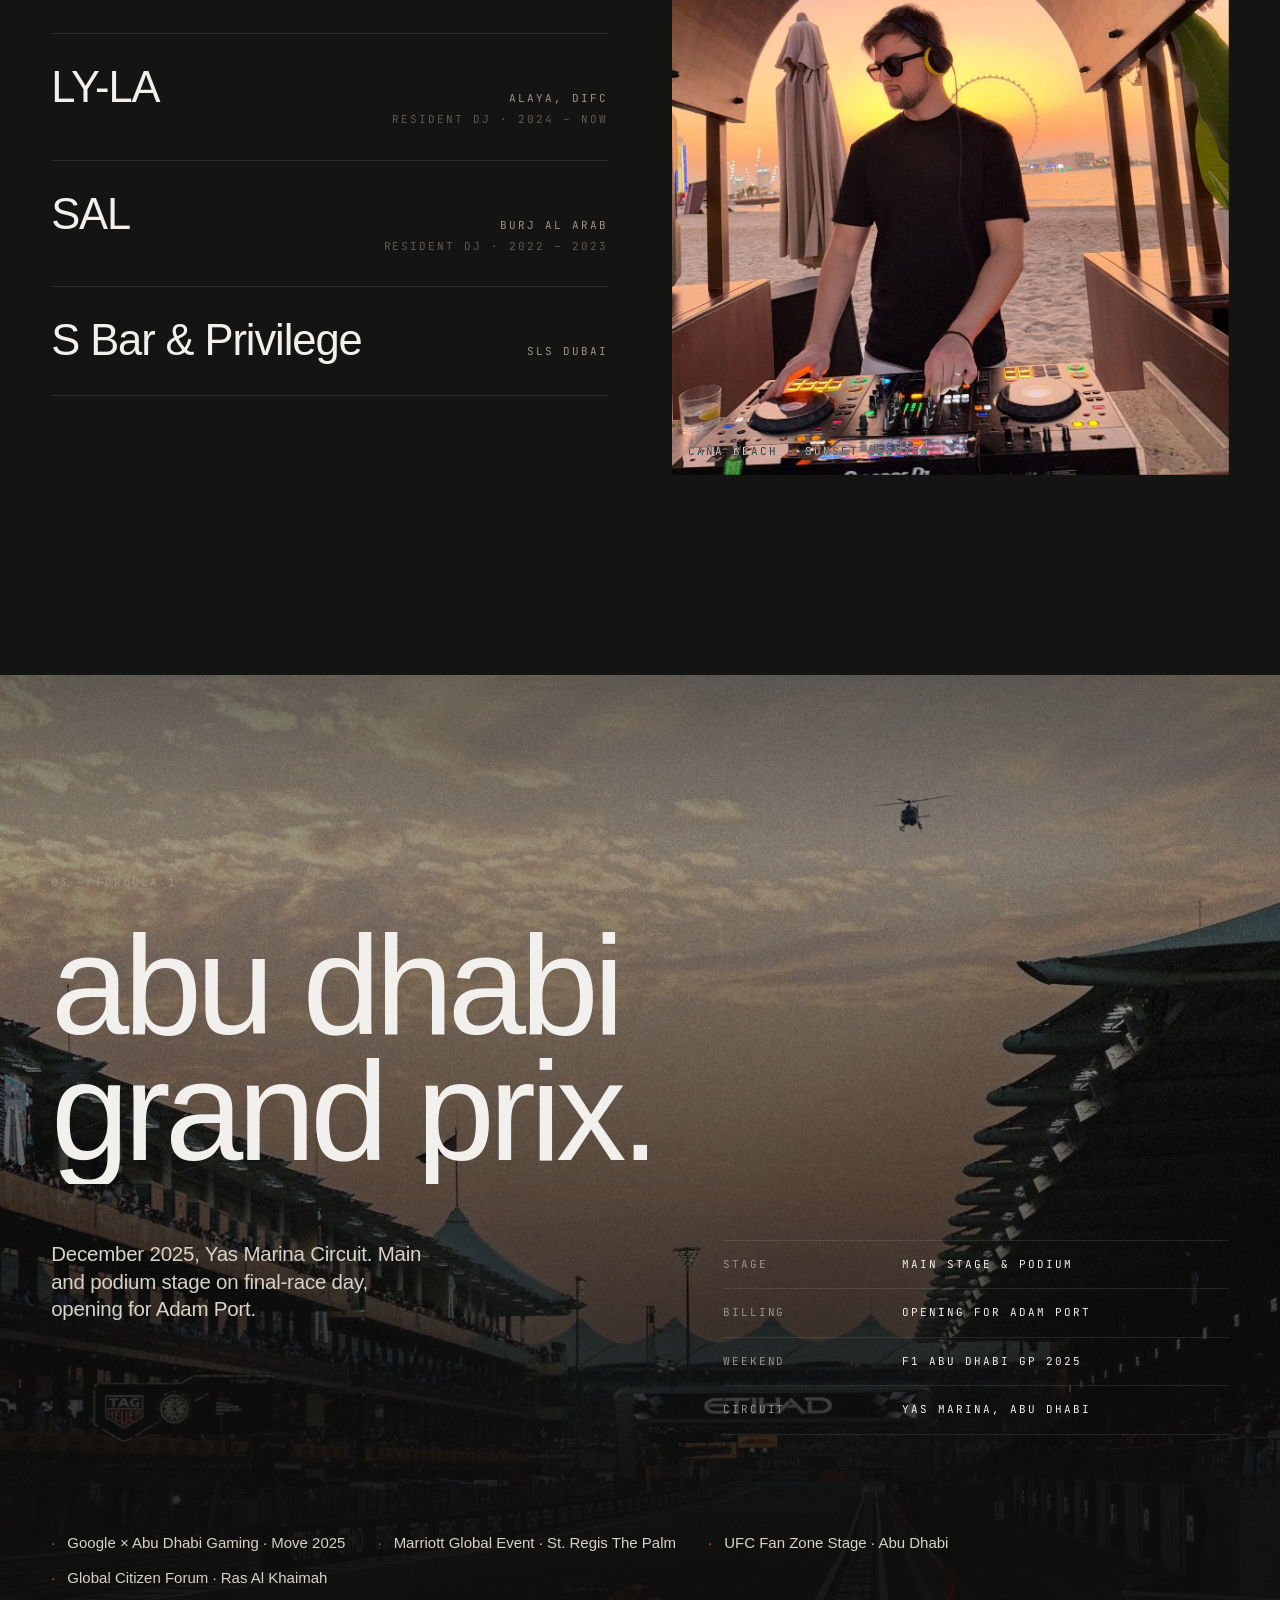
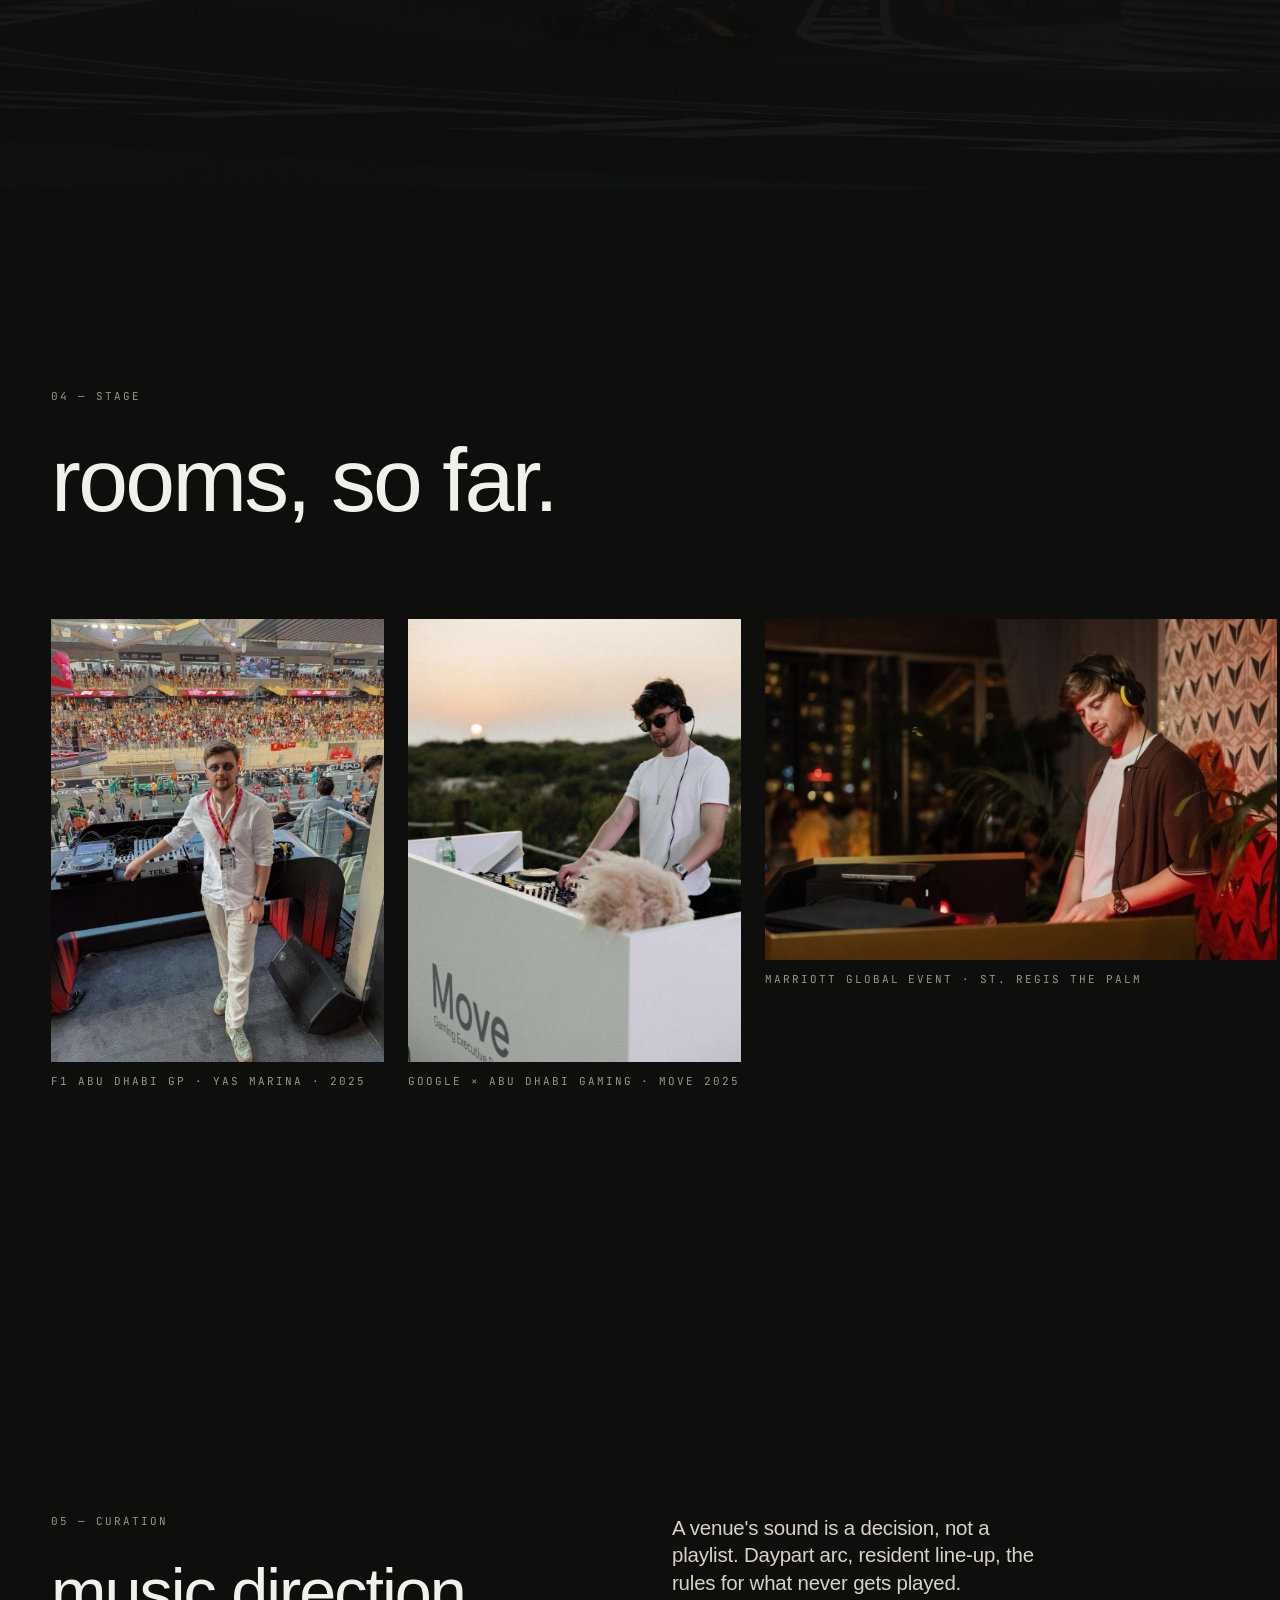
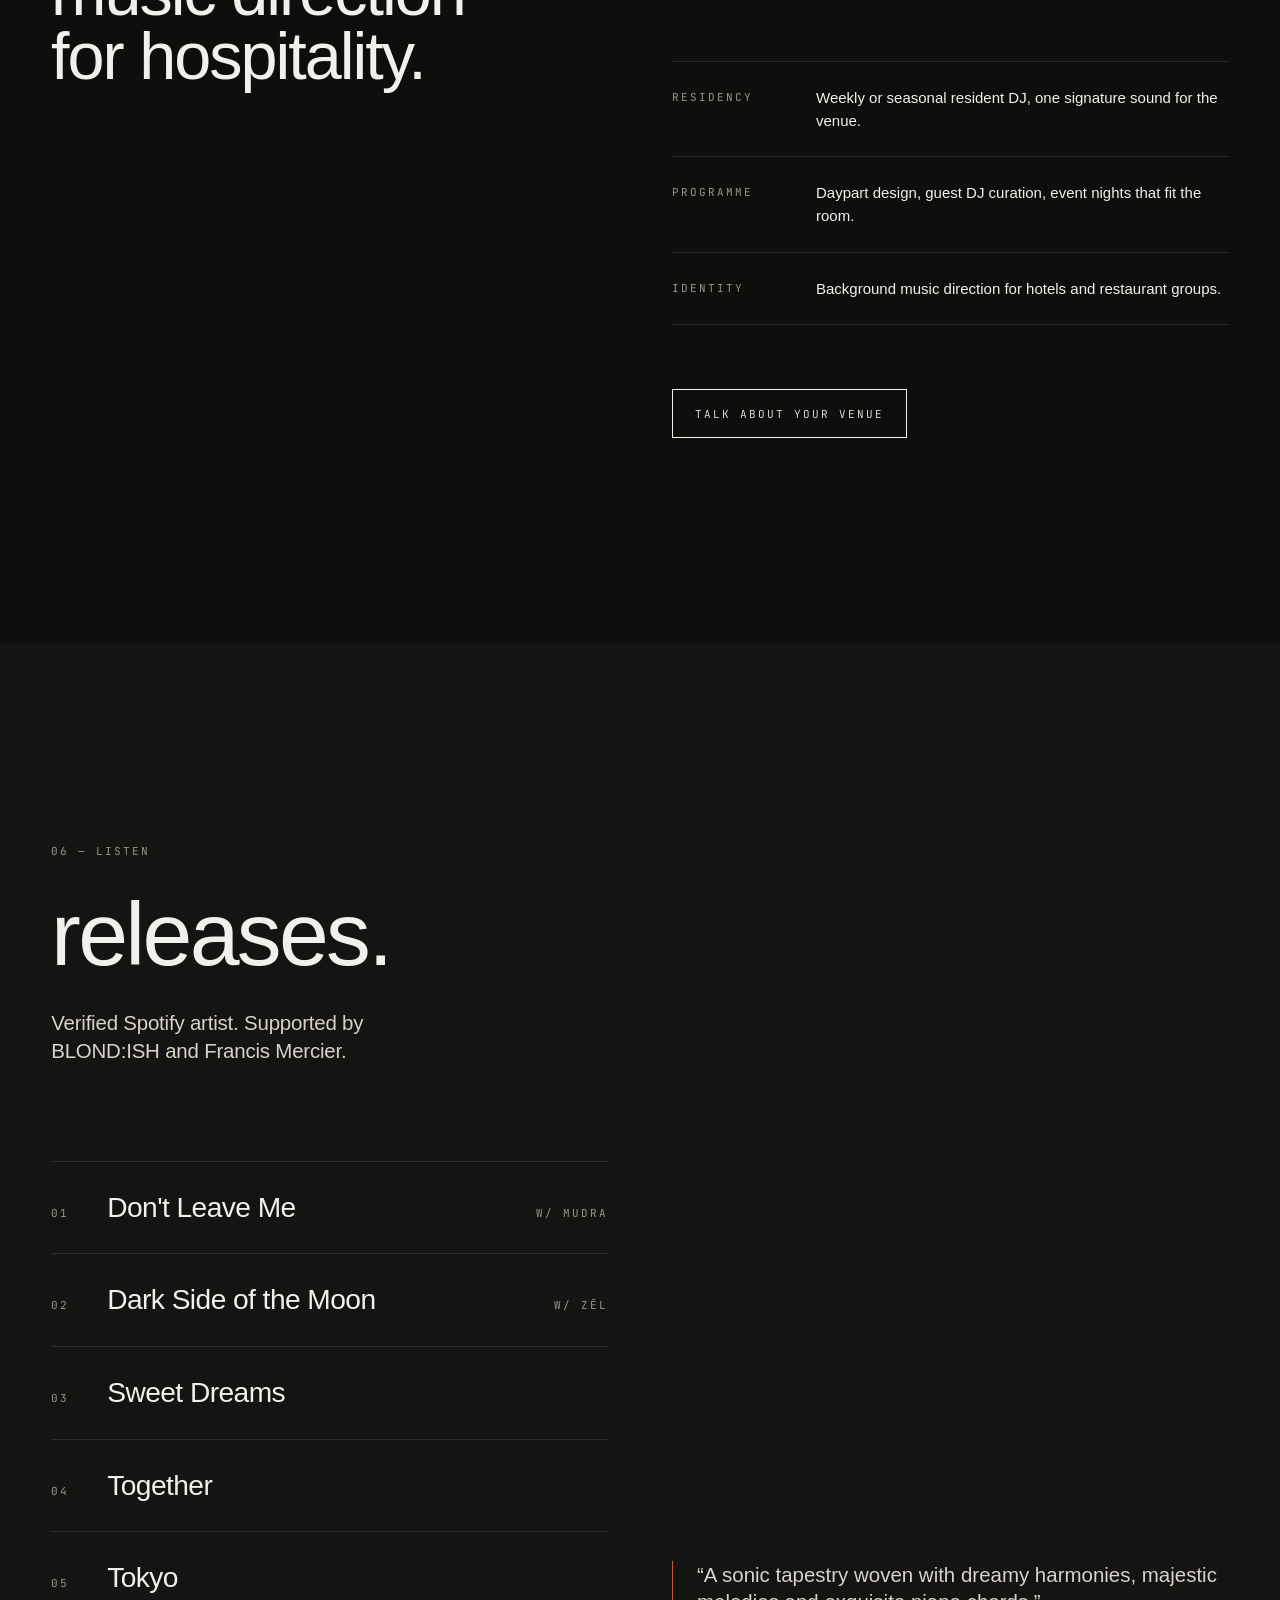
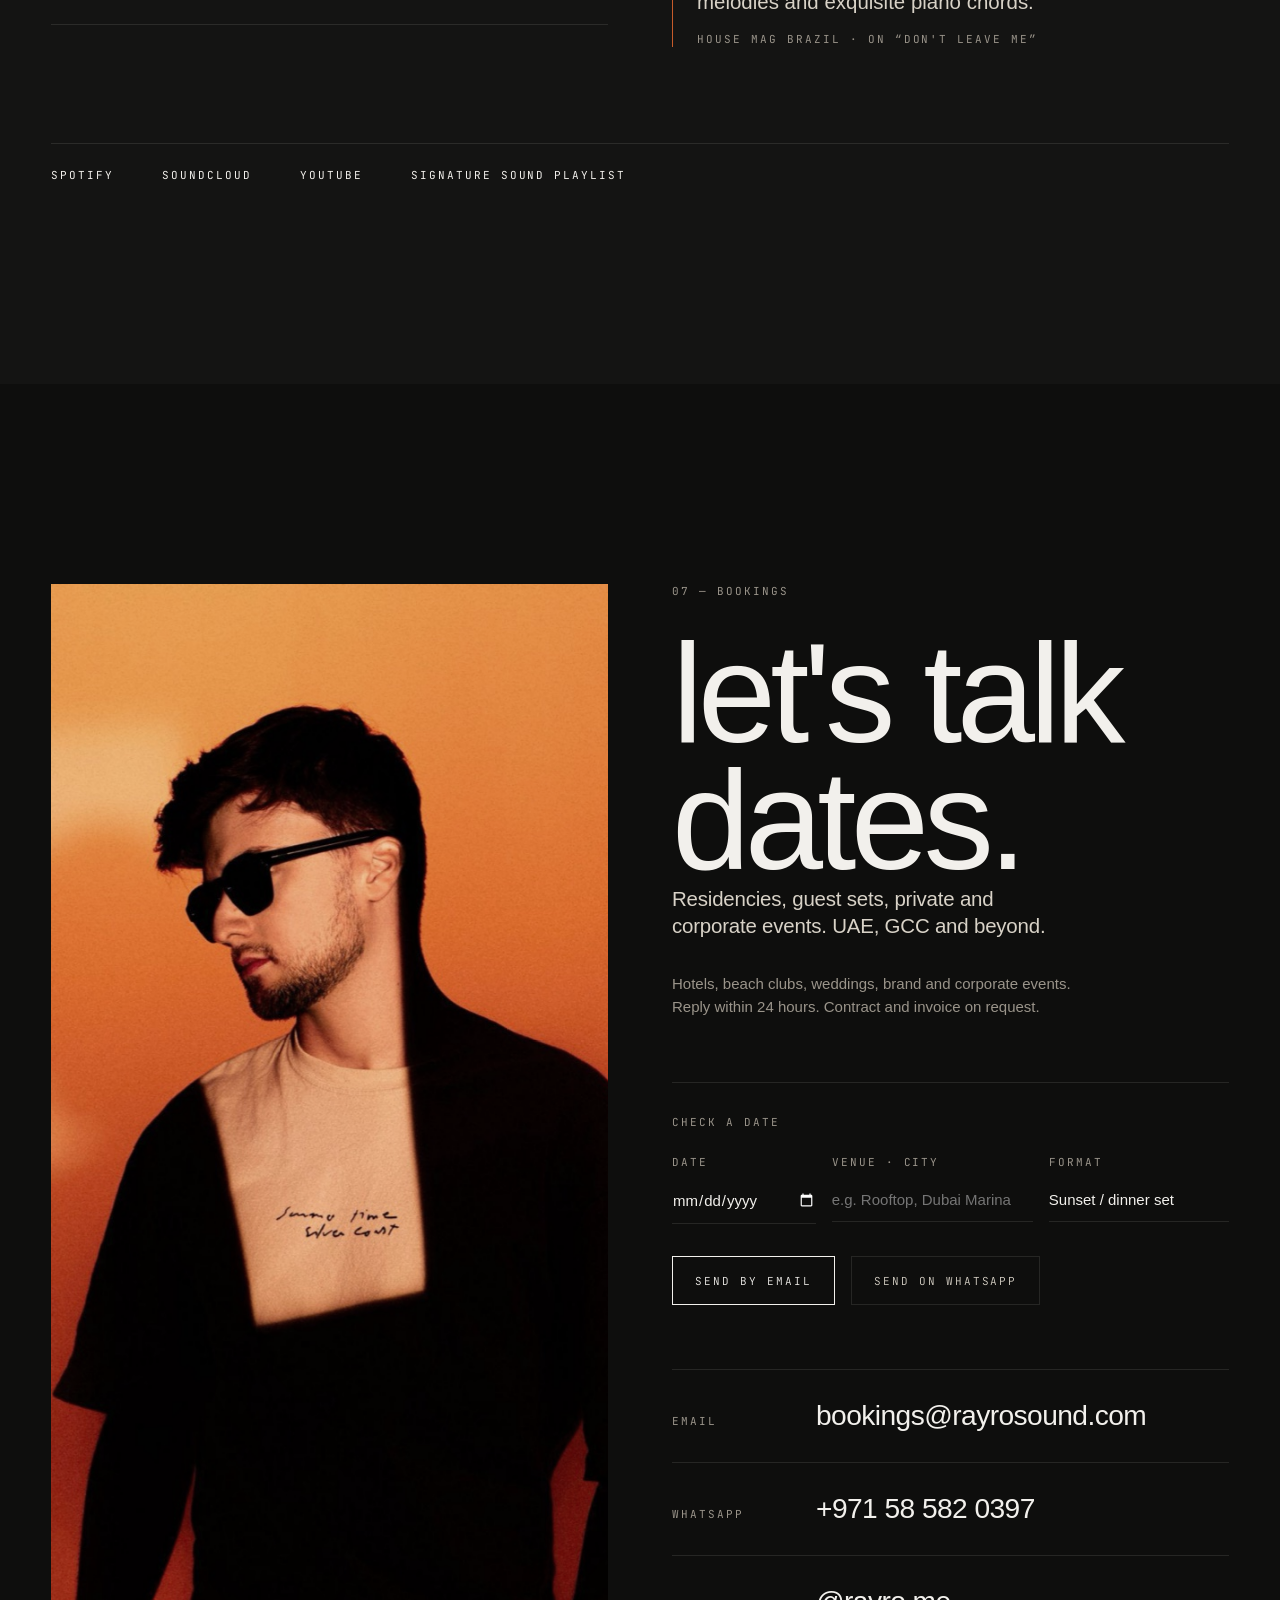
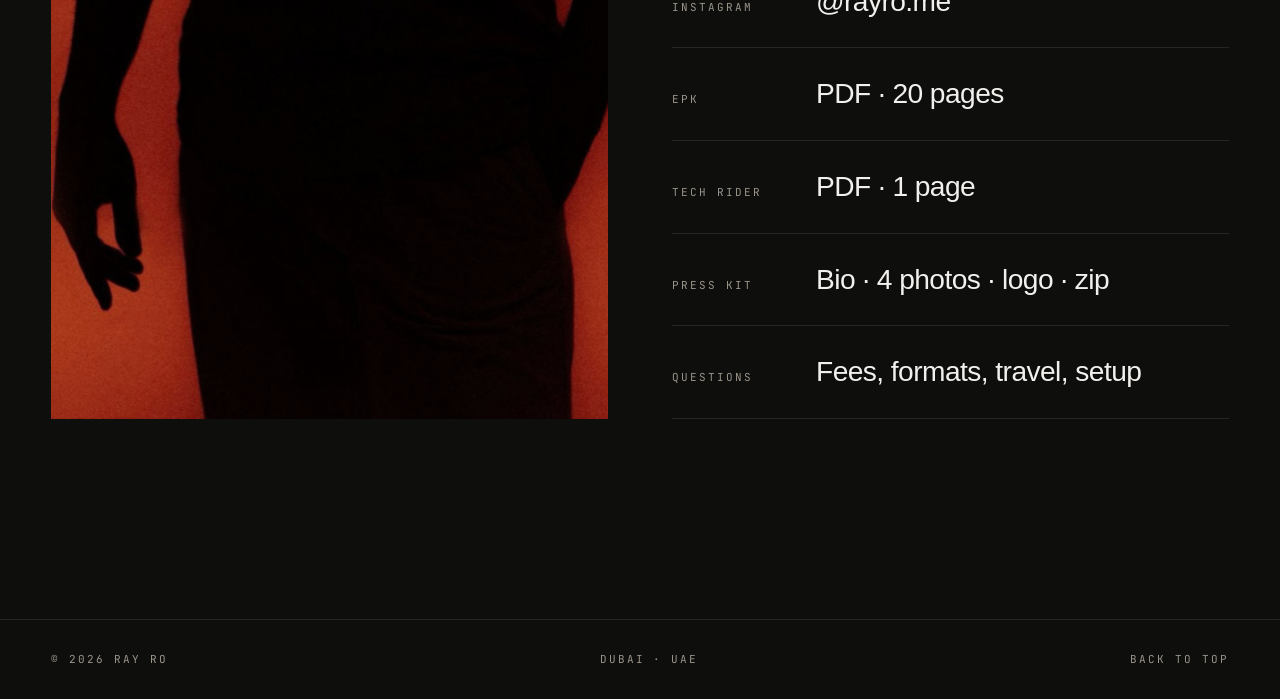
==== commit 5399cb30: "contact: direct bookings, first person Co-Authored-By: Claude Fable 5.1 <noreply@anthropic.com>" ====
--- a/index.html
+++ b/index.html
@@ -149,7 +149,6 @@
           "contactType": "bookings",
           "email": "bookings@rayrosound.com",
           "telephone": "+971585820397",
-          "name": "Sviatlana Leonava, manager",
           "availableLanguage": [
             "en",
             "ru"
@@ -508,7 +507,7 @@
           <span class="line"><span class="line__in">let's talk</span></span>
           <span class="line"><span class="line__in">dates.</span></span>
         </h2>
-        <p class="lede" data-reveal>Residencies, guest sets, private and corporate events. UAE, GCC and beyond. Managed by Sviatlana Leonava.</p>
+        <p class="lede" data-reveal>Residencies, guest sets, private and corporate events. UAE, GCC and beyond.</p>
         <p class="contact__seo" data-reveal>Hotels, beach clubs, weddings, brand and corporate events. Reply within 24 hours. Contract and invoice on request.</p>
 
         <form class="avail" data-avail data-reveal>
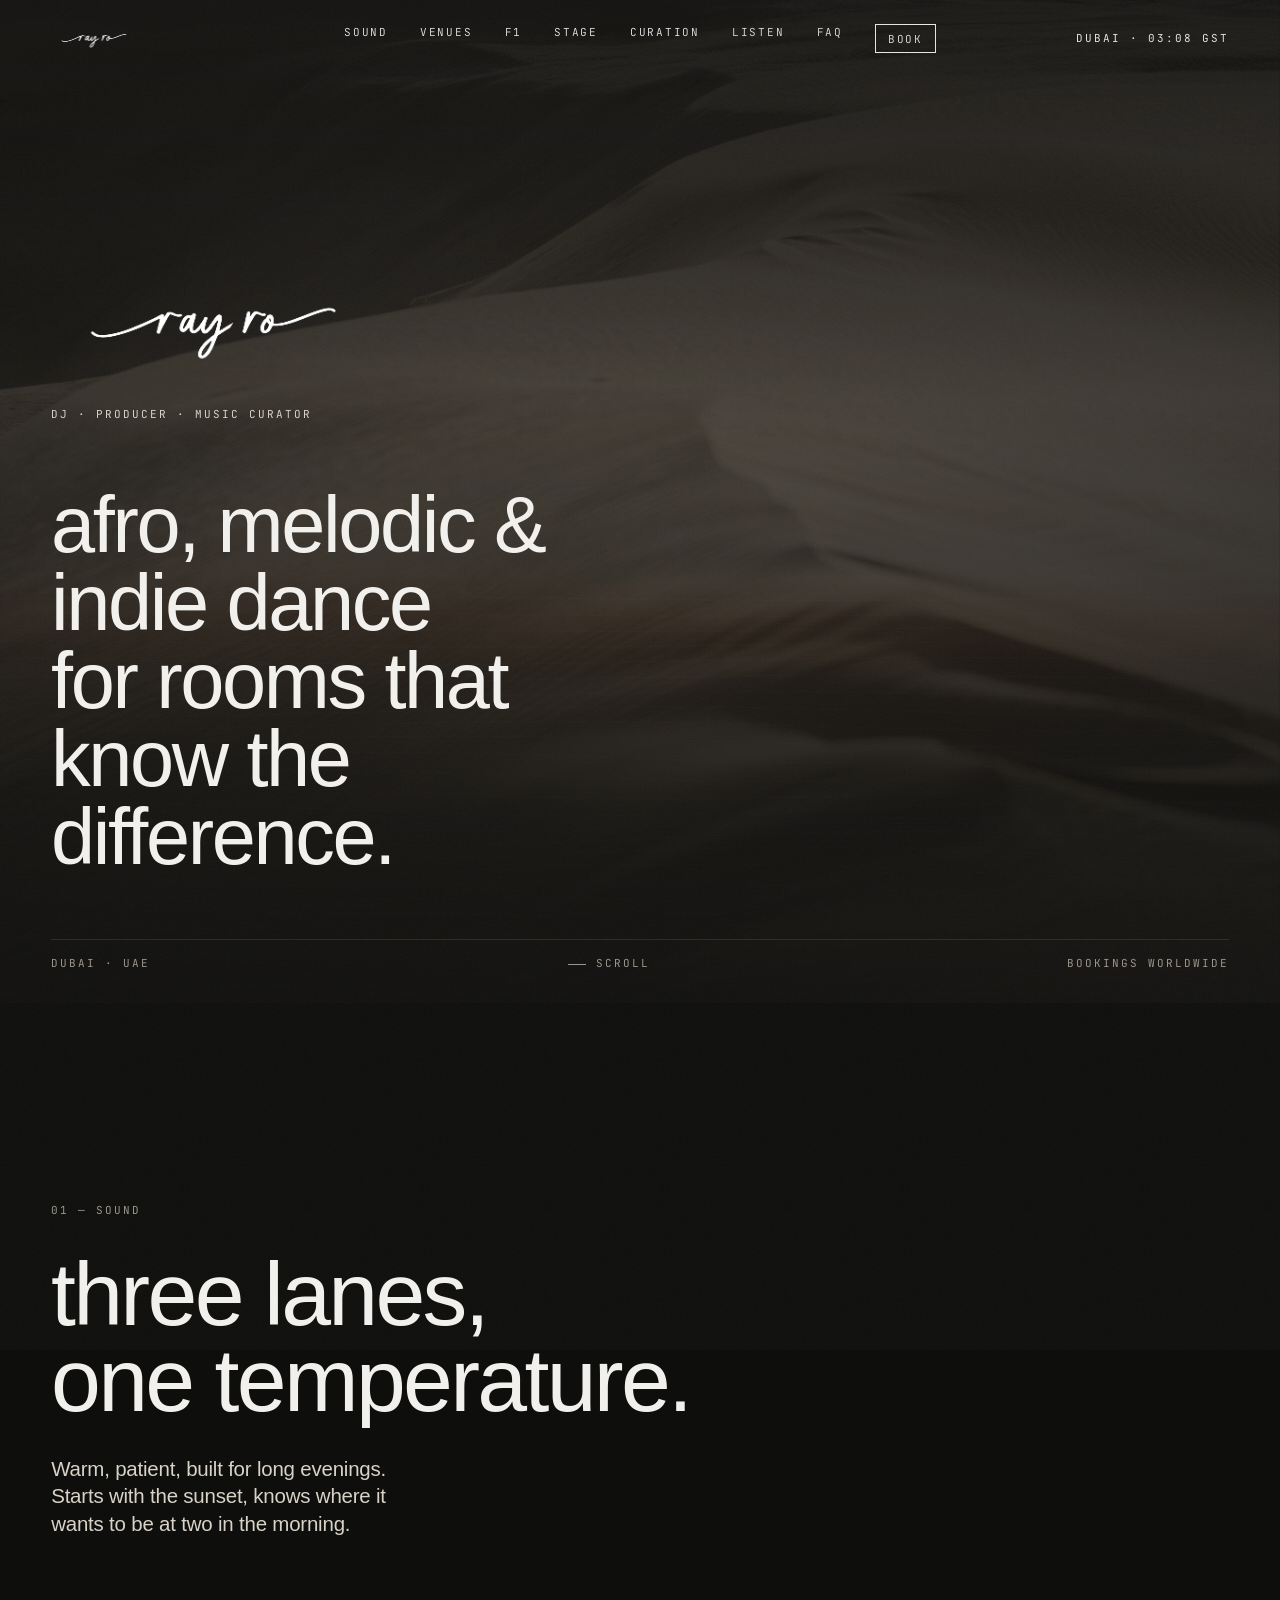
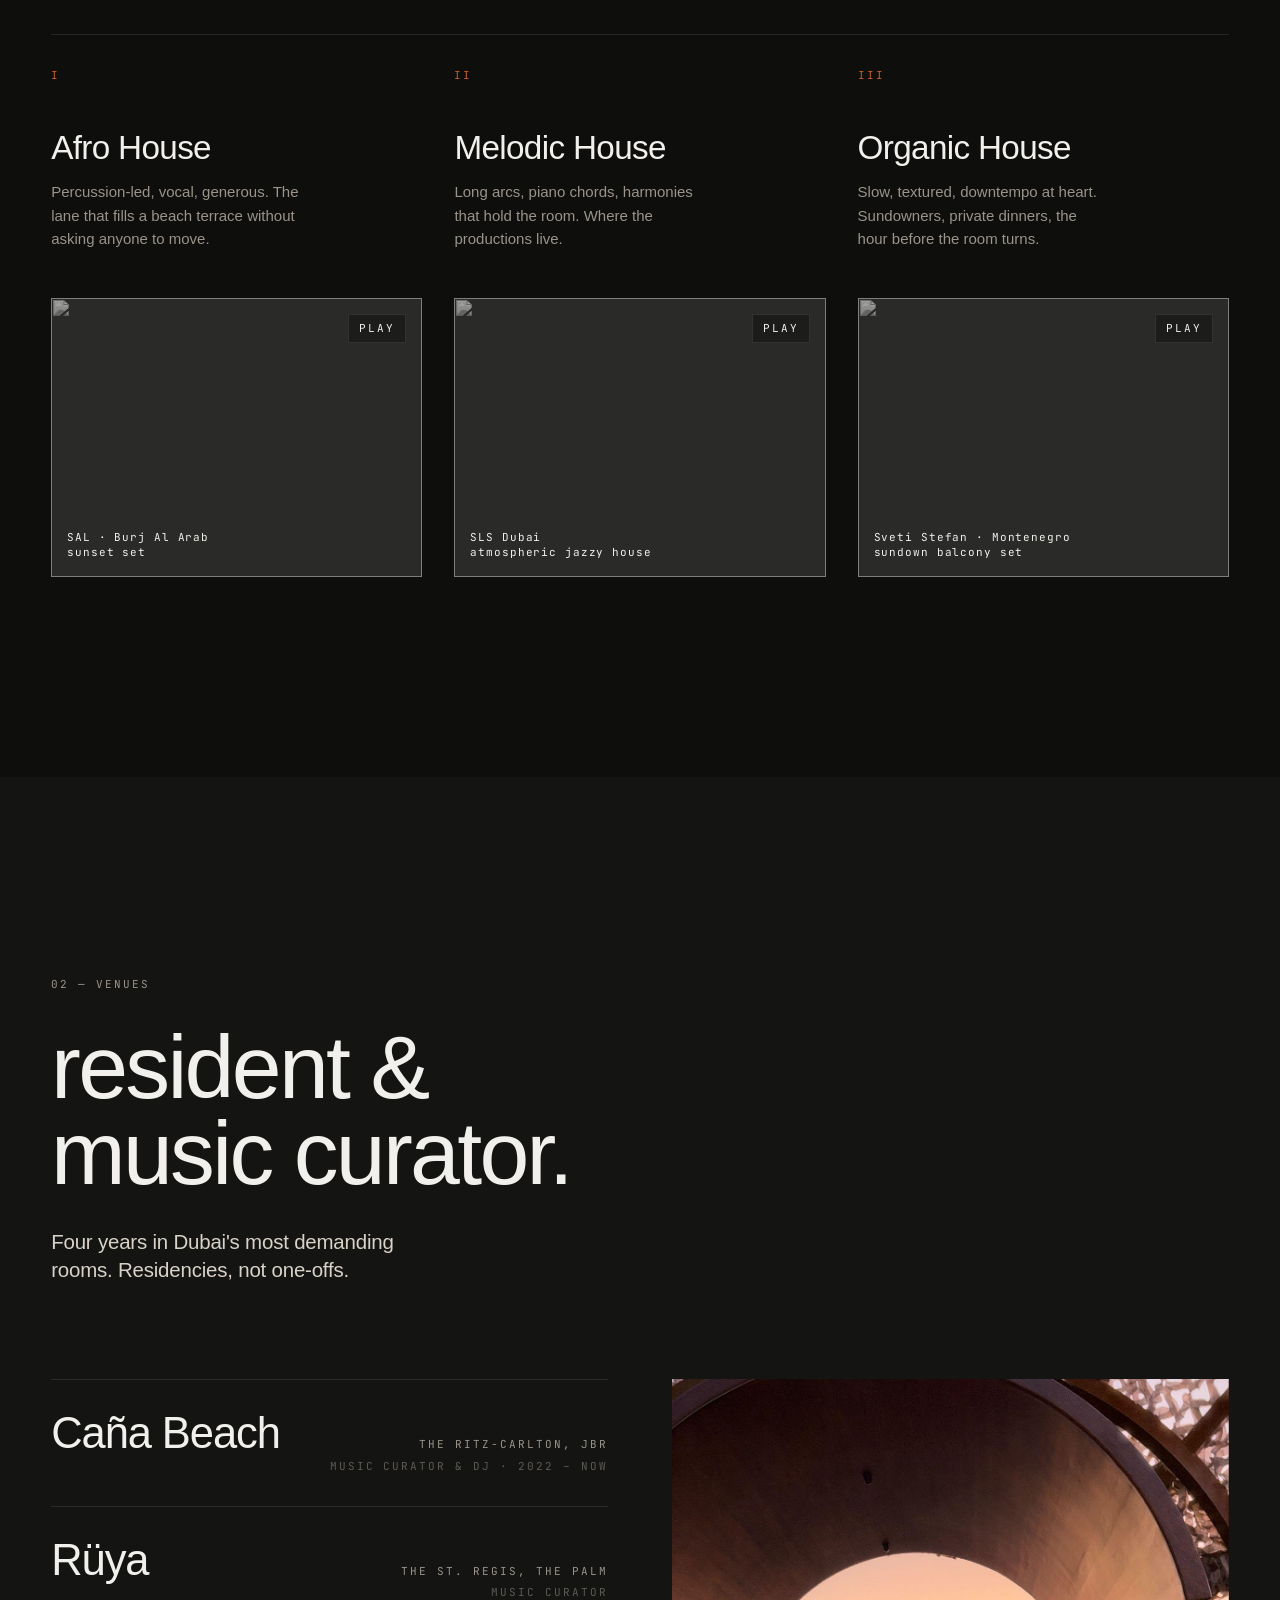
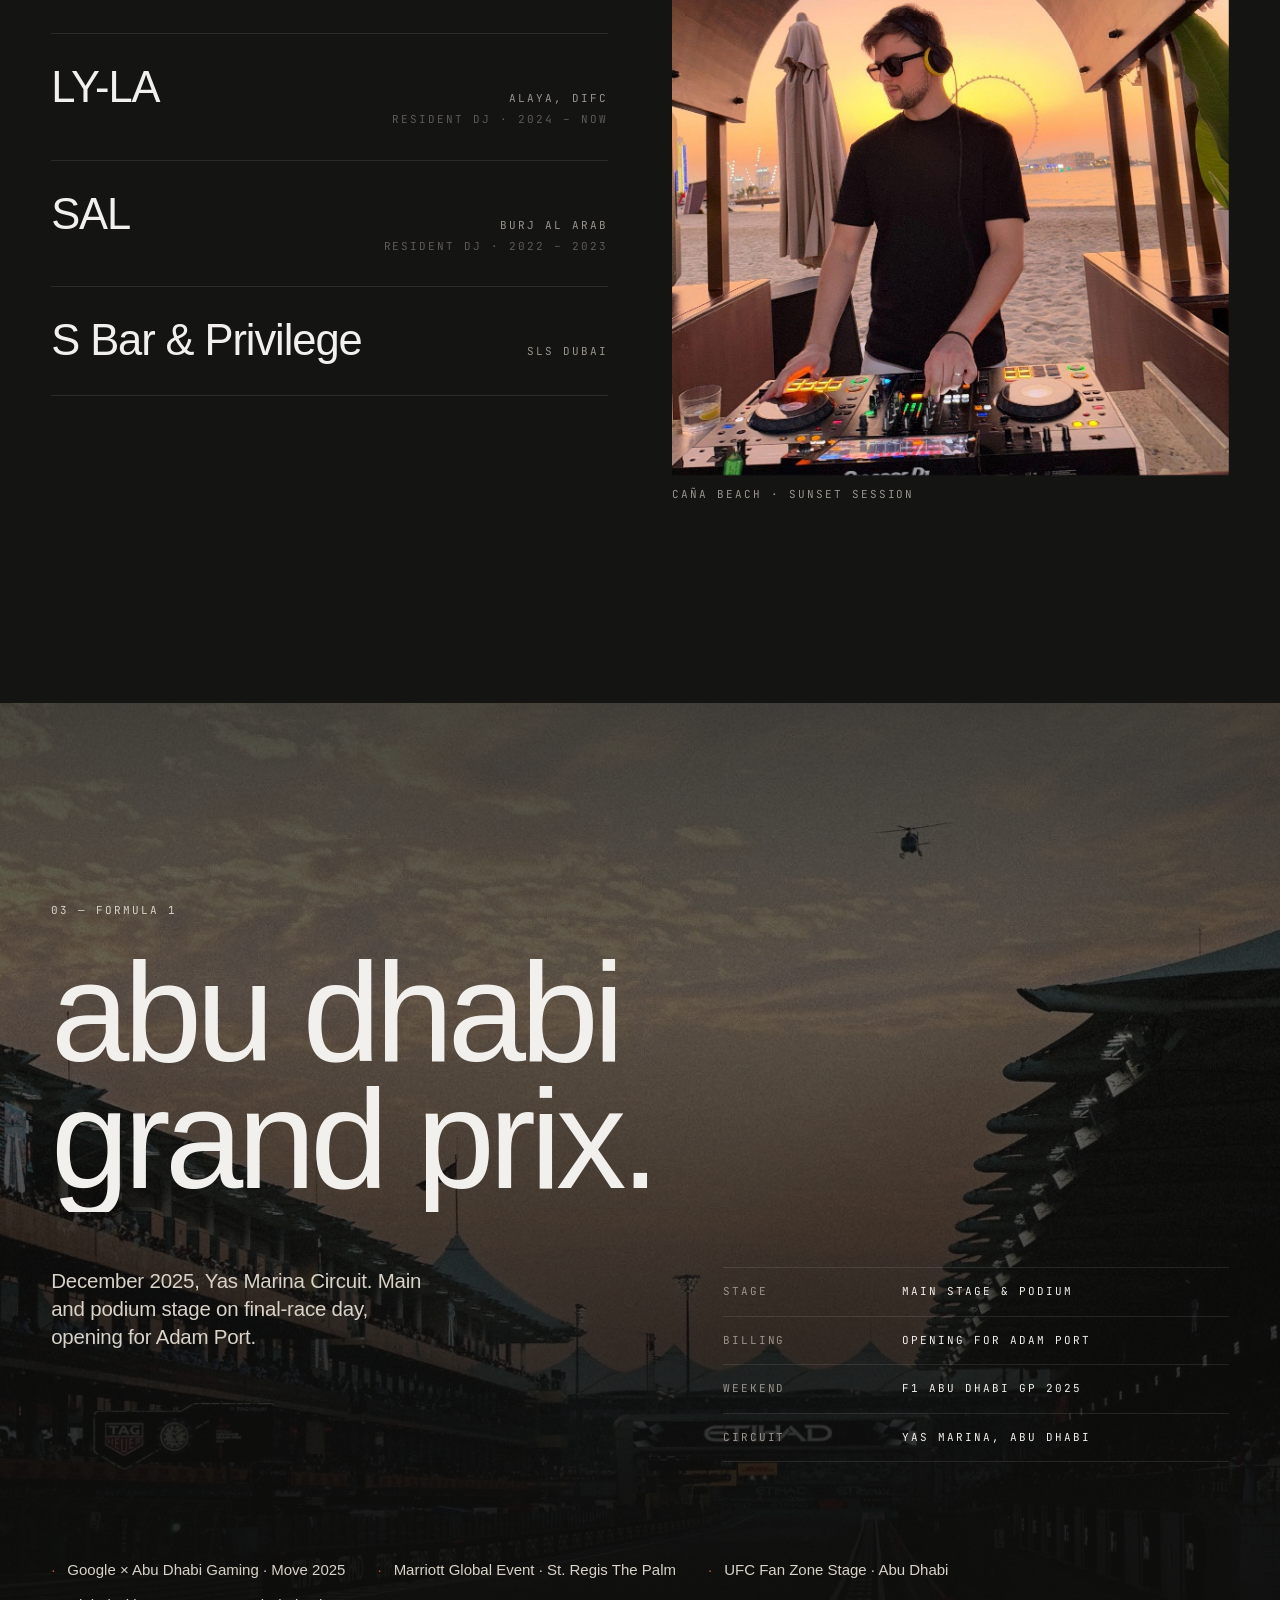
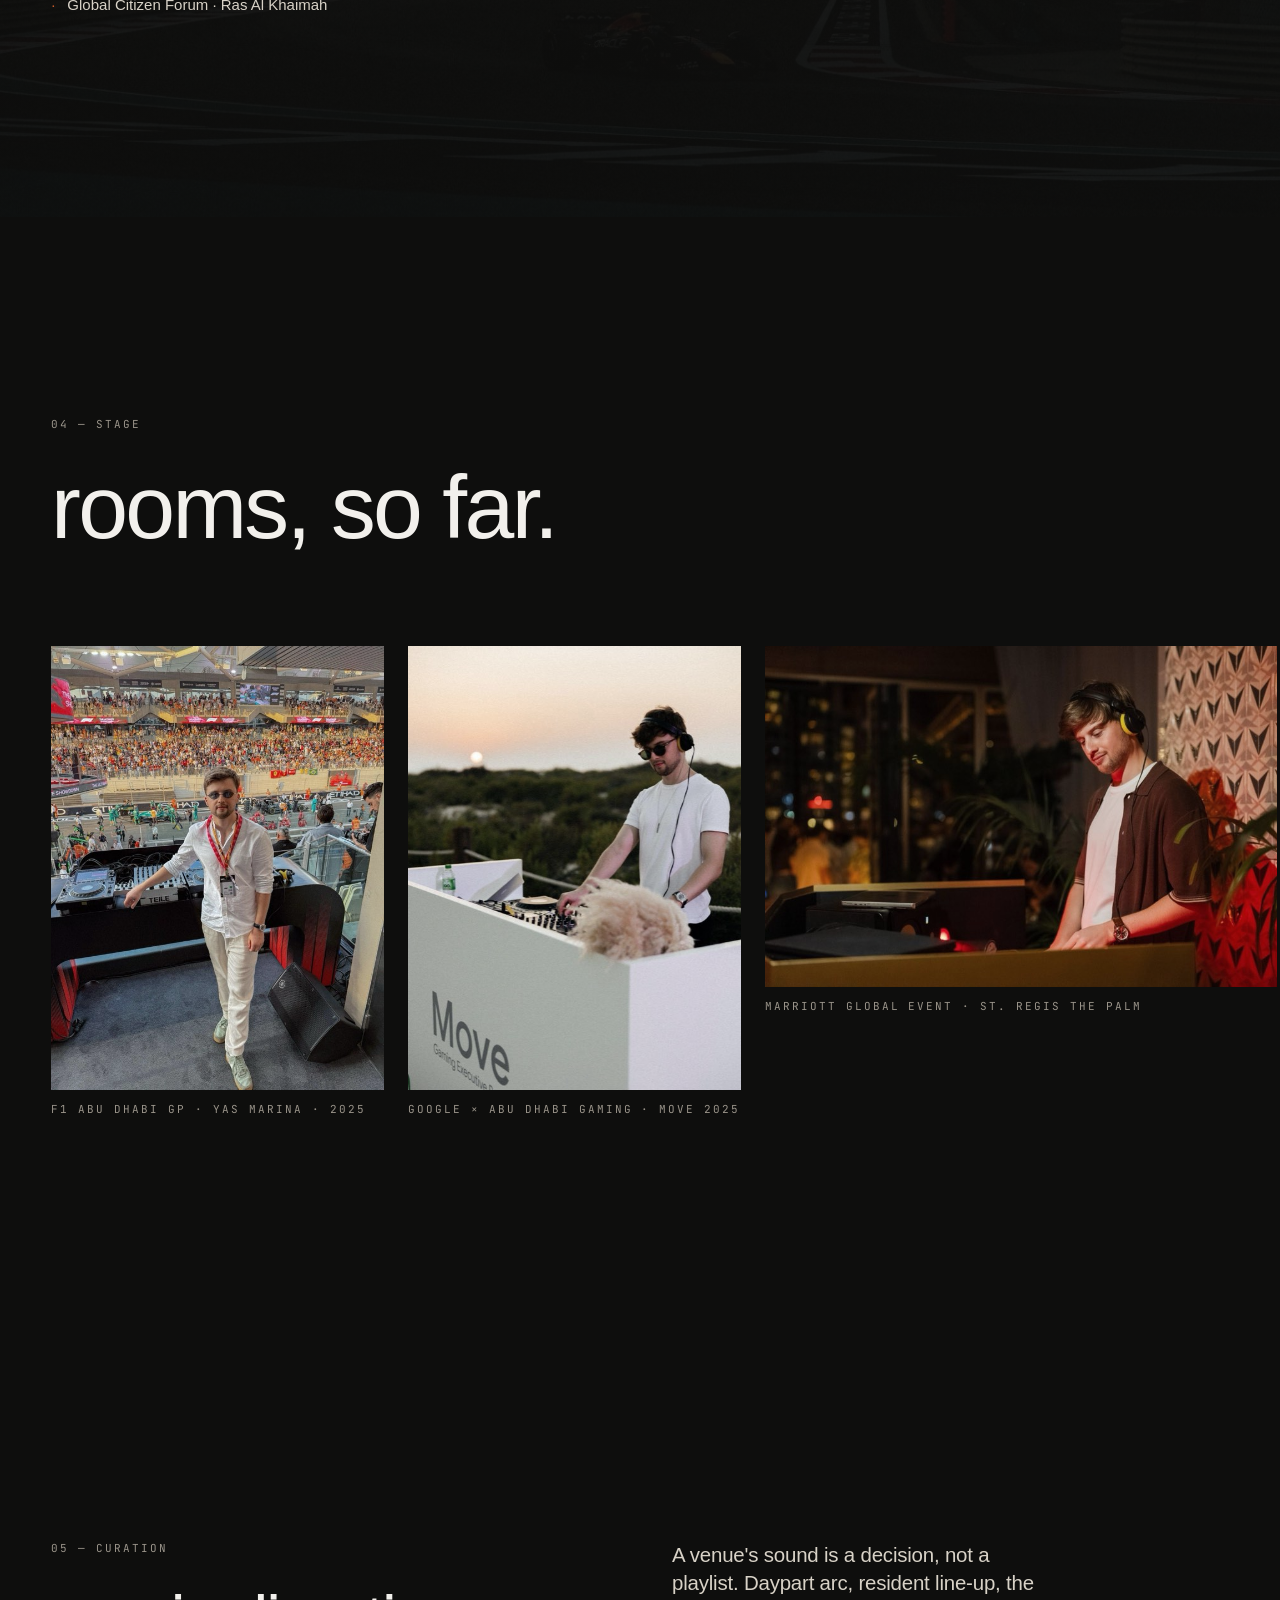
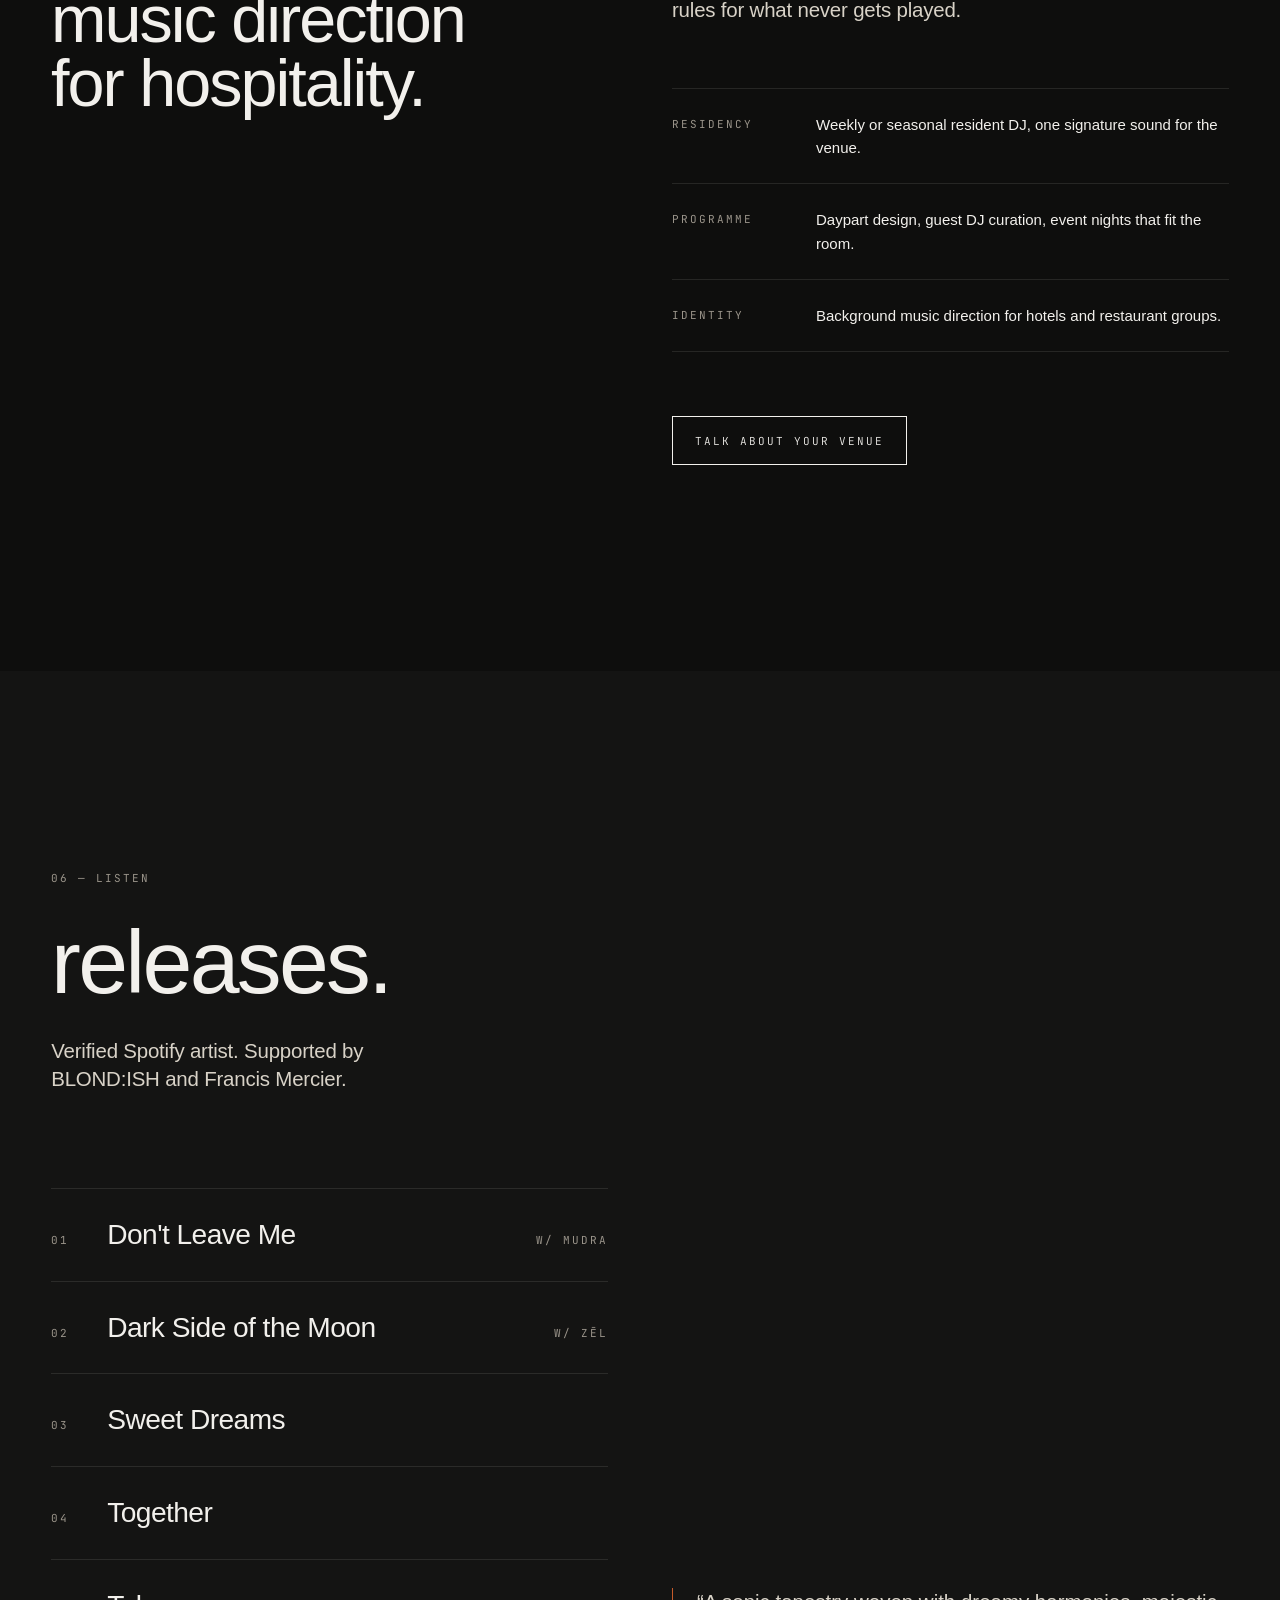
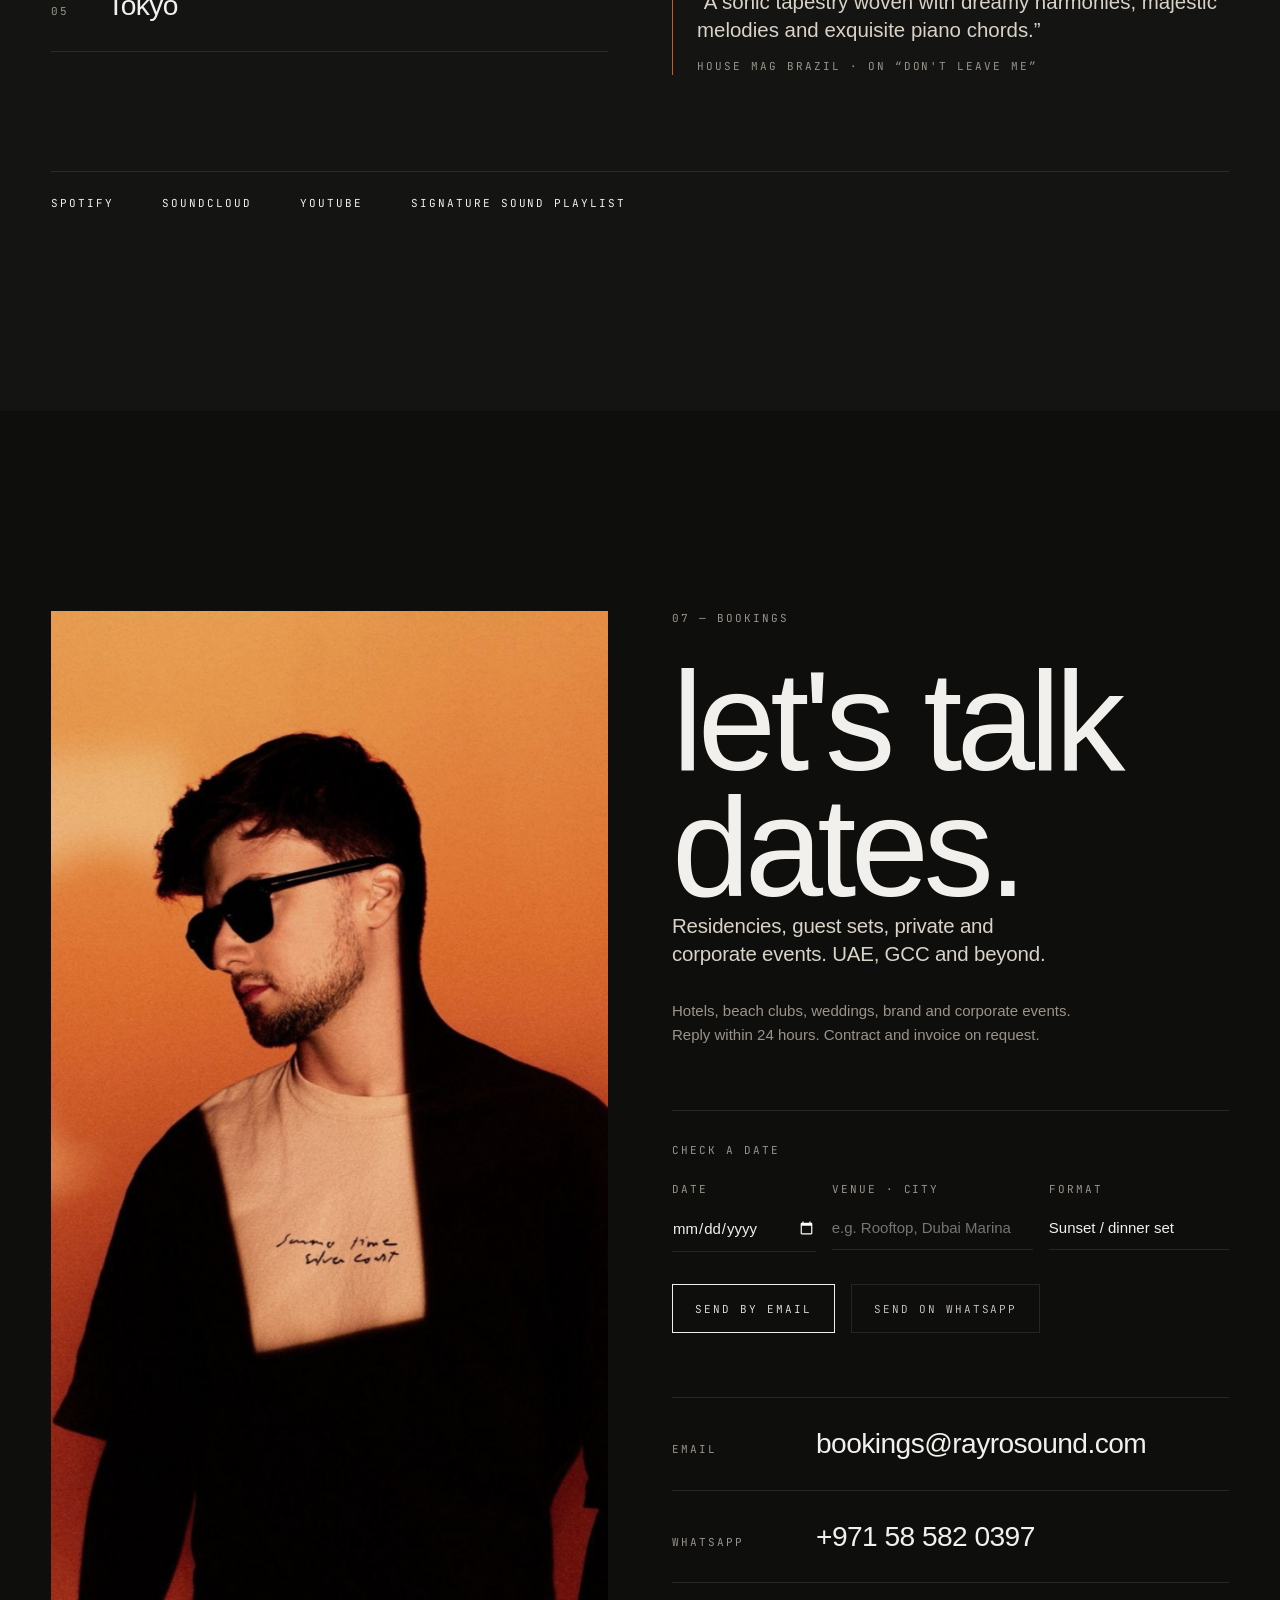
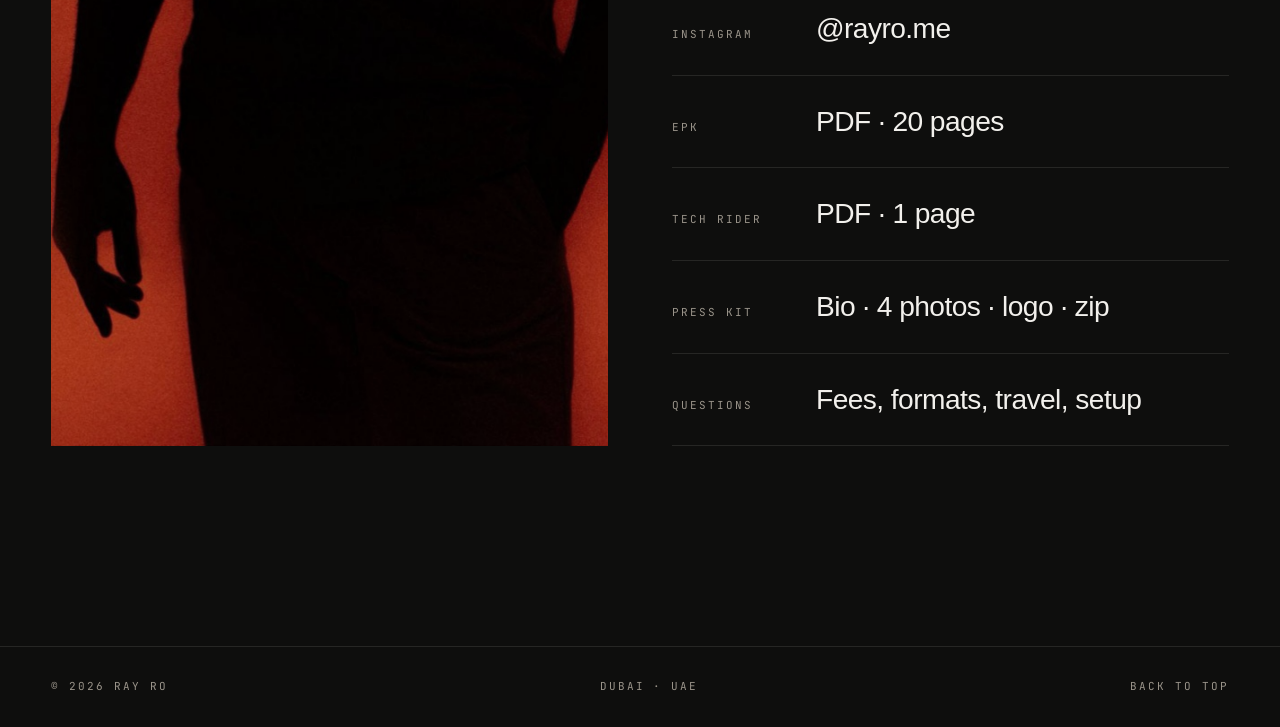
==== commit 19e81446: "perf: responsive images, non-blocking fonts, faster intro; remove missing video refs; caption and F1" ====
--- a/index.html
+++ b/index.html
@@ -193,8 +193,11 @@
   <link rel="preconnect" href="https://cdn.fontshare.com" crossorigin />
   <link rel="preconnect" href="https://fonts.googleapis.com" />
   <link rel="preconnect" href="https://fonts.gstatic.com" crossorigin />
-  <link rel="stylesheet" href="https://api.fontshare.com/v2/css?f[]=clash-display@400,500,600&f[]=general-sans@300,400,500&display=swap" />
-  <link rel="stylesheet" href="https://fonts.googleapis.com/css2?family=JetBrains+Mono:wght@400;500&display=swap" />
+  <link rel="preload" as="style" href="https://api.fontshare.com/v2/css?f[]=clash-display@400,500,600&f[]=general-sans@300,400,500&display=swap" onload="this.onload=null;this.rel='stylesheet'" />
+  <noscript><link rel="stylesheet" href="https://api.fontshare.com/v2/css?f[]=clash-display@400,500,600&f[]=general-sans@300,400,500&display=swap" /></noscript>
+  <link rel="preload" as="style" href="https://fonts.googleapis.com/css2?family=JetBrains+Mono:wght@400;500&display=swap" onload="this.onload=null;this.rel='stylesheet'" />
+  <noscript><link rel="stylesheet" href="https://fonts.googleapis.com/css2?family=JetBrains+Mono:wght@400;500&display=swap" /></noscript>
+  <link rel="preload" as="image" href="assets/img/desert-sm.jpg" imagesrcset="assets/img/desert-sm.jpg 571w, assets/img/desert.jpg 1143w" imagesizes="100vw" fetchpriority="high" />
   <link rel="stylesheet" href="css/styles.css" />
 
   <script>
@@ -240,11 +243,8 @@
     <!-- ═══ HERO ═══ -->
     <section class="hero" id="hero">
       <div class="hero__bg" aria-hidden="true">
-        <img class="hero__photo" src="assets/img/desert.jpg" alt="" width="1143" height="1600" fetchpriority="high" decoding="async" />
+        <img class="hero__photo" src="assets/img/desert.jpg" srcset="assets/img/desert-sm.jpg 571w, assets/img/desert.jpg 1143w" sizes="100vw" alt="" width="1143" height="1600" fetchpriority="high" decoding="async" />
         <canvas class="hero__canvas"></canvas>
-        <video class="hero__video" autoplay muted loop playsinline preload="metadata" poster="assets/video/hero-poster.jpg">
-          <source src="assets/video/hero.mp4" type="video/mp4" />
-        </video>
         <div class="hero__shade"></div>
       </div>
 
@@ -352,7 +352,7 @@
         </ol>
 
         <figure class="venues__fig" data-parallax="0.12">
-          <img src="assets/img/cana-sunset.jpg" alt="Ray Ro playing a sunset session at Caña Beach, The Ritz-Carlton JBR" loading="lazy" decoding="async" width="1200" height="1600" />
+          <img src="assets/img/cana-sunset.jpg" srcset="assets/img/cana-sunset-sm.jpg 600w, assets/img/cana-sunset.jpg 1200w" sizes="(max-width: 960px) 100vw, 50vw" alt="Ray Ro playing a sunset session at Caña Beach, The Ritz-Carlton JBR" loading="lazy" decoding="async" width="1200" height="1600" />
           <figcaption class="mono">Caña Beach · sunset session</figcaption>
         </figure>
       </div>
@@ -361,9 +361,7 @@
     <!-- ═══ F1 ═══ -->
     <section class="f1 section" id="f1">
       <div class="f1__media" data-parallax="0.08" aria-hidden="true">
-        <video class="f1__video" muted loop playsinline preload="none" poster="assets/img/f1-circuit.jpg">
-          <source src="assets/video/f1.mp4" type="video/mp4" />
-        </video>
+        <img class="f1__video" src="assets/img/f1-circuit.jpg" srcset="assets/img/f1-circuit-sm.jpg 800w, assets/img/f1-circuit.jpg 2048w" sizes="100vw" alt="" loading="lazy" decoding="async" width="2048" height="1365" />
         <div class="f1__shade"></div>
       </div>
       <div class="f1__inner">
@@ -400,35 +398,35 @@
       </header>
       <div class="strip" data-strip>
         <figure class="strip__item" data-reveal>
-          <img src="assets/img/stage/f1-grandstand.jpg" alt="Ray Ro at the F1 Abu Dhabi Grand Prix, Yas Marina" loading="lazy" decoding="async" width="1200" height="1600" />
+          <img src="assets/img/stage/f1-grandstand.jpg" srcset="assets/img/stage/f1-grandstand-sm.jpg 600w, assets/img/stage/f1-grandstand.jpg 900w" sizes="(max-width: 960px) 72vw, 30vw" alt="Ray Ro at the F1 Abu Dhabi Grand Prix, Yas Marina" loading="lazy" decoding="async" width="1200" height="1600" />
           <figcaption class="mono">F1 Abu Dhabi GP · Yas Marina · 2025</figcaption>
         </figure>
         <figure class="strip__item" data-reveal>
-          <img src="assets/img/stage/google-move.jpg" alt="Ray Ro playing at Google × Abu Dhabi Gaming, Move 2025" loading="lazy" decoding="async" width="1066" height="1600" />
+          <img src="assets/img/stage/google-move.jpg" srcset="assets/img/stage/google-move-sm.jpg 532w, assets/img/stage/google-move.jpg 799w" sizes="(max-width: 960px) 72vw, 30vw" alt="Ray Ro playing at Google × Abu Dhabi Gaming, Move 2025" loading="lazy" decoding="async" width="1066" height="1600" />
           <figcaption class="mono">Google × Abu Dhabi Gaming · Move 2025</figcaption>
         </figure>
         <figure class="strip__item strip__item--wide" data-reveal>
-          <img src="assets/img/stage/st-regis-marriott.jpg" alt="Ray Ro at the Marriott Global Event, St. Regis The Palm" loading="lazy" decoding="async" width="1600" height="1068" />
+          <img src="assets/img/stage/st-regis-marriott.jpg" srcset="assets/img/stage/st-regis-marriott-sm.jpg 800w, assets/img/stage/st-regis-marriott.jpg 1200w" sizes="(max-width: 960px) 72vw, 30vw" alt="Ray Ro at the Marriott Global Event, St. Regis The Palm" loading="lazy" decoding="async" width="1600" height="1068" />
           <figcaption class="mono">Marriott Global Event · St. Regis The Palm</figcaption>
         </figure>
         <figure class="strip__item" data-reveal>
-          <img src="assets/img/stage/lyla-dj.jpg" alt="Ray Ro resident set at LY-LA, DIFC" loading="lazy" decoding="async" width="1066" height="1600" />
+          <img src="assets/img/stage/lyla-dj.jpg" srcset="assets/img/stage/lyla-dj-sm.jpg 532w, assets/img/stage/lyla-dj.jpg 799w" sizes="(max-width: 960px) 72vw, 30vw" alt="Ray Ro resident set at LY-LA, DIFC" loading="lazy" decoding="async" width="1066" height="1600" />
           <figcaption class="mono">LY-LA · DIFC · residency</figcaption>
         </figure>
         <figure class="strip__item" data-reveal>
-          <img src="assets/img/stage/cana-beach.jpg" alt="Caña Beach at The Ritz-Carlton JBR at sunset" loading="lazy" decoding="async" width="1143" height="1600" />
+          <img src="assets/img/stage/cana-beach.jpg" srcset="assets/img/stage/cana-beach-sm.jpg 571w, assets/img/stage/cana-beach.jpg 857w" sizes="(max-width: 960px) 72vw, 30vw" alt="Caña Beach at The Ritz-Carlton JBR at sunset" loading="lazy" decoding="async" width="1143" height="1600" />
           <figcaption class="mono">Caña Beach · The Ritz-Carlton JBR</figcaption>
         </figure>
         <figure class="strip__item" data-reveal>
-          <img src="assets/img/stage/sal-decks.jpg" alt="Ray Ro playing a sunset session at SAL, Burj Al Arab" loading="lazy" decoding="async" width="900" height="1600" />
+          <img src="assets/img/stage/sal-decks.jpg" srcset="assets/img/stage/sal-decks-sm.jpg 450w, assets/img/stage/sal-decks.jpg 675w" sizes="(max-width: 960px) 72vw, 30vw" alt="Ray Ro playing a sunset session at SAL, Burj Al Arab" loading="lazy" decoding="async" width="900" height="1600" />
           <figcaption class="mono">SAL · Burj Al Arab</figcaption>
         </figure>
         <figure class="strip__item strip__item--wide" data-reveal>
-          <img src="assets/img/stage/sal-aerial.jpg" alt="SAL beach club at Burj Al Arab from above" loading="lazy" decoding="async" width="1600" height="1066" />
+          <img src="assets/img/stage/sal-aerial.jpg" srcset="assets/img/stage/sal-aerial-sm.jpg 800w, assets/img/stage/sal-aerial.jpg 1200w" sizes="(max-width: 960px) 72vw, 30vw" alt="SAL beach club at Burj Al Arab from above" loading="lazy" decoding="async" width="1600" height="1066" />
           <figcaption class="mono">SAL · Burj Al Arab · aerial</figcaption>
         </figure>
         <figure class="strip__item strip__item--wide" data-reveal>
-          <img src="assets/img/stage/pure-ibiza.jpg" alt="Ray Ro at Pure Ibiza Radio, Dubai" loading="lazy" decoding="async" width="1600" height="896" />
+          <img src="assets/img/stage/pure-ibiza.jpg" srcset="assets/img/stage/pure-ibiza-sm.jpg 800w, assets/img/stage/pure-ibiza.jpg 1200w" sizes="(max-width: 960px) 72vw, 30vw" alt="Ray Ro at Pure Ibiza Radio, Dubai" loading="lazy" decoding="async" width="1600" height="896" />
           <figcaption class="mono">Pure Ibiza Radio · Dubai</figcaption>
         </figure>
       </div>
@@ -499,7 +497,7 @@
     <!-- ═══ CONTACT ═══ -->
     <section class="contact section" id="contact">
       <figure class="contact__fig" data-parallax="0.1">
-        <img src="assets/img/portrait-orange.jpg" alt="Ray Ro" loading="lazy" decoding="async" width="1279" height="1600" />
+        <img src="assets/img/portrait-orange.jpg" srcset="assets/img/portrait-orange-sm.jpg 639w, assets/img/portrait-orange.jpg 1279w" sizes="(max-width: 960px) 100vw, 50vw" alt="Ray Ro" loading="lazy" decoding="async" width="1279" height="1600" />
       </figure>
       <div class="contact__inner">
         <span class="mono label">07 — Bookings</span>
--- a/css/styles.css
+++ b/css/styles.css
@@ -233,16 +233,18 @@
 .venue__name { font-family: var(--display); font-weight: 500; font-size: clamp(1.75rem, 3.4vw, 3.25rem); letter-spacing: -0.025em; line-height: 1; }
 .venue__at { color: var(--sand-dim); text-align: right; display: flex; flex-direction: column; gap: 6px; flex: 0 0 auto; }
 .venue__at span:last-child { color: var(--sand-mute); }
-.venues__fig { position: relative; overflow: hidden; }
+.venues__fig { position: relative; }
+.venues__fig > img { display: block; }
 .venues__fig img { width: 100%; aspect-ratio: 4 / 5; object-fit: cover; will-change: transform; }
-.venues__fig figcaption { position: absolute; left: var(--s-4); bottom: var(--s-4); color: var(--bone); mix-blend-mode: difference; }
+.venues__fig figcaption { margin-top: var(--s-3); color: var(--sand-dim); }
 
 /* ─────── f1 ─────── */
 .f1 { min-height: 100svh; display: grid; align-items: end; overflow: hidden; }
 .f1__media { position: absolute; inset: -10% 0; z-index: 0; }
 .f1__video { width: 100%; height: 100%; object-fit: cover; filter: grayscale(0.4); }
-.f1__shade { position: absolute; inset: 0; background: linear-gradient(180deg, rgba(14,14,13,0.72) 0%, rgba(14,14,13,0.3) 22%, rgba(14,14,13,0.9) 75%); }
+.f1__shade { position: absolute; inset: 0; background: linear-gradient(180deg, rgba(14,14,13,0.78) 0%, rgba(14,14,13,0.55) 30%, rgba(14,14,13,0.92) 75%); }
 .f1__inner { position: relative; z-index: 1; }
+.f1 .label { color: var(--sand); }
 .f1__cols { display: grid; grid-template-columns: 1.2fr 1fr; gap: var(--s-8); margin-top: var(--s-8); align-items: start; }
 .f1__facts { border-top: 1px solid var(--hair); }
 .f1__facts li { display: grid; grid-template-columns: 1fr 2fr; gap: var(--s-4); padding: var(--s-4) 0; border-bottom: 1px solid var(--hair); }
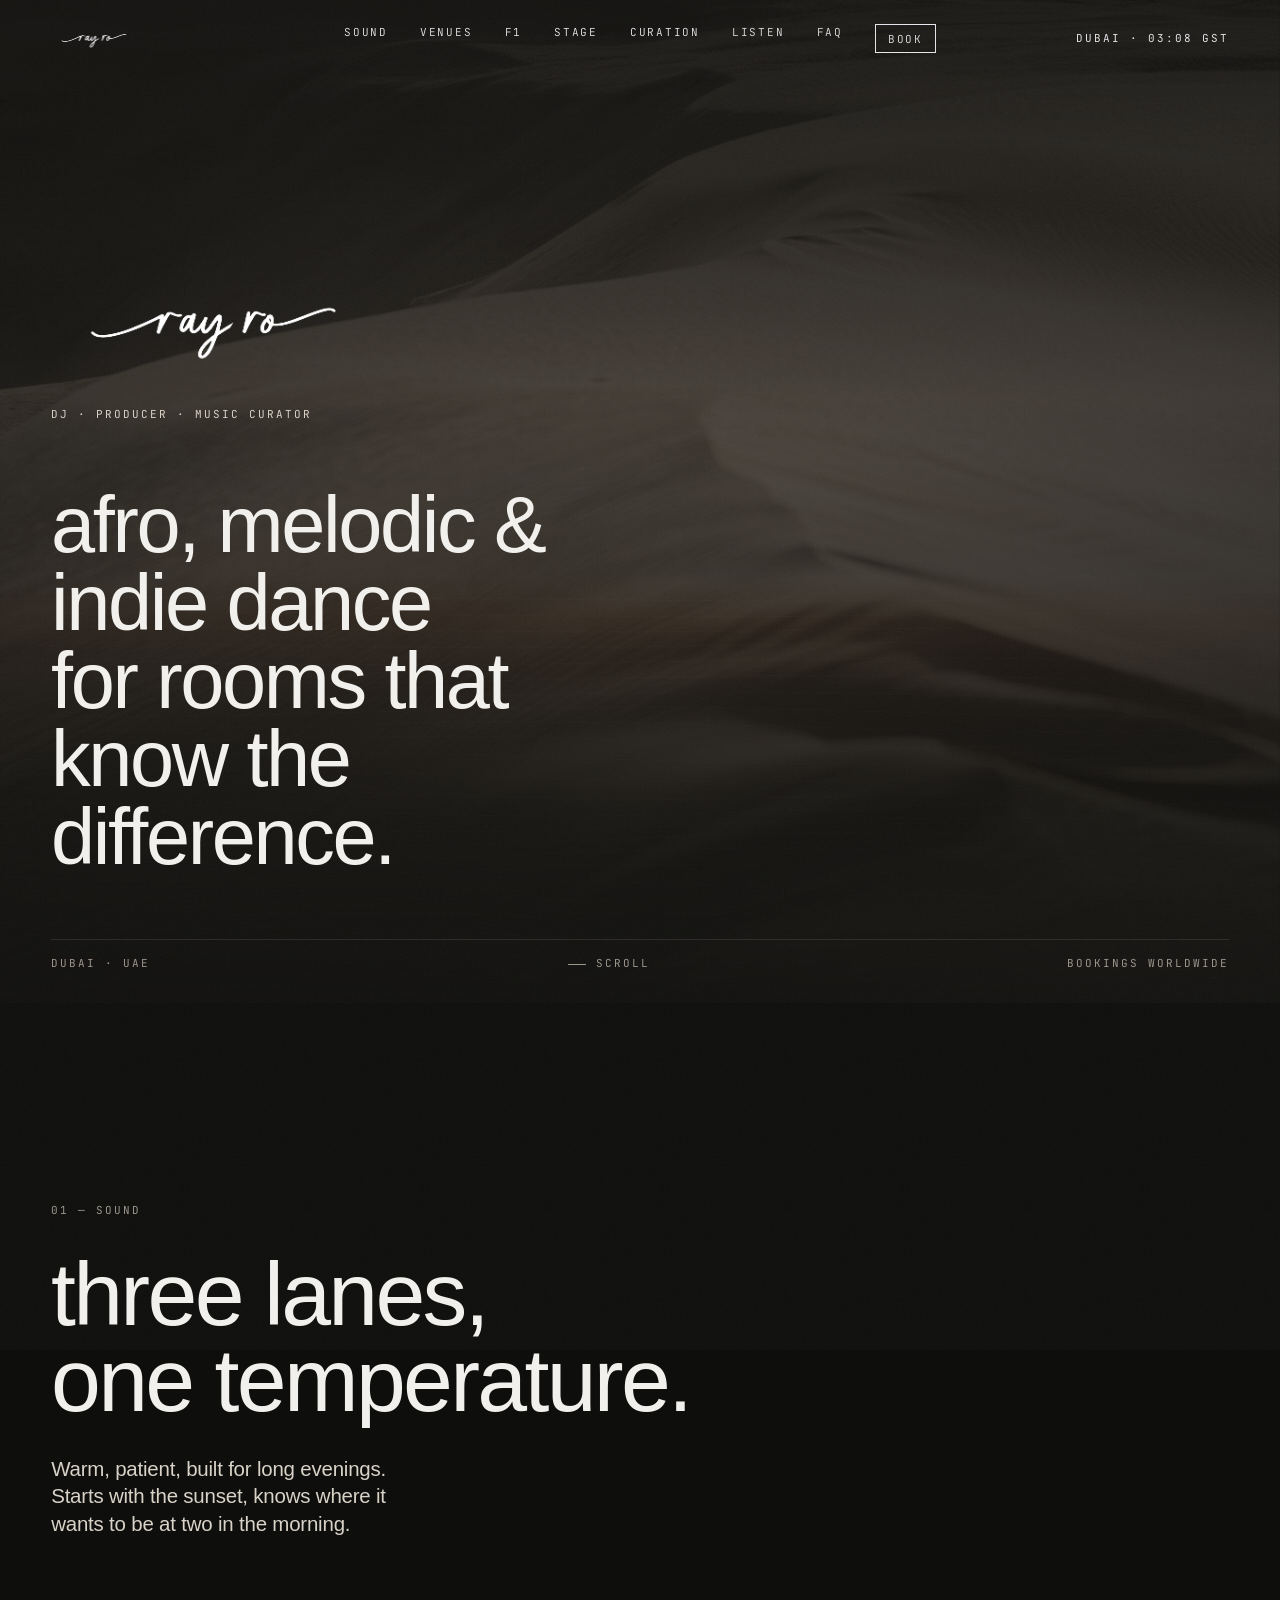
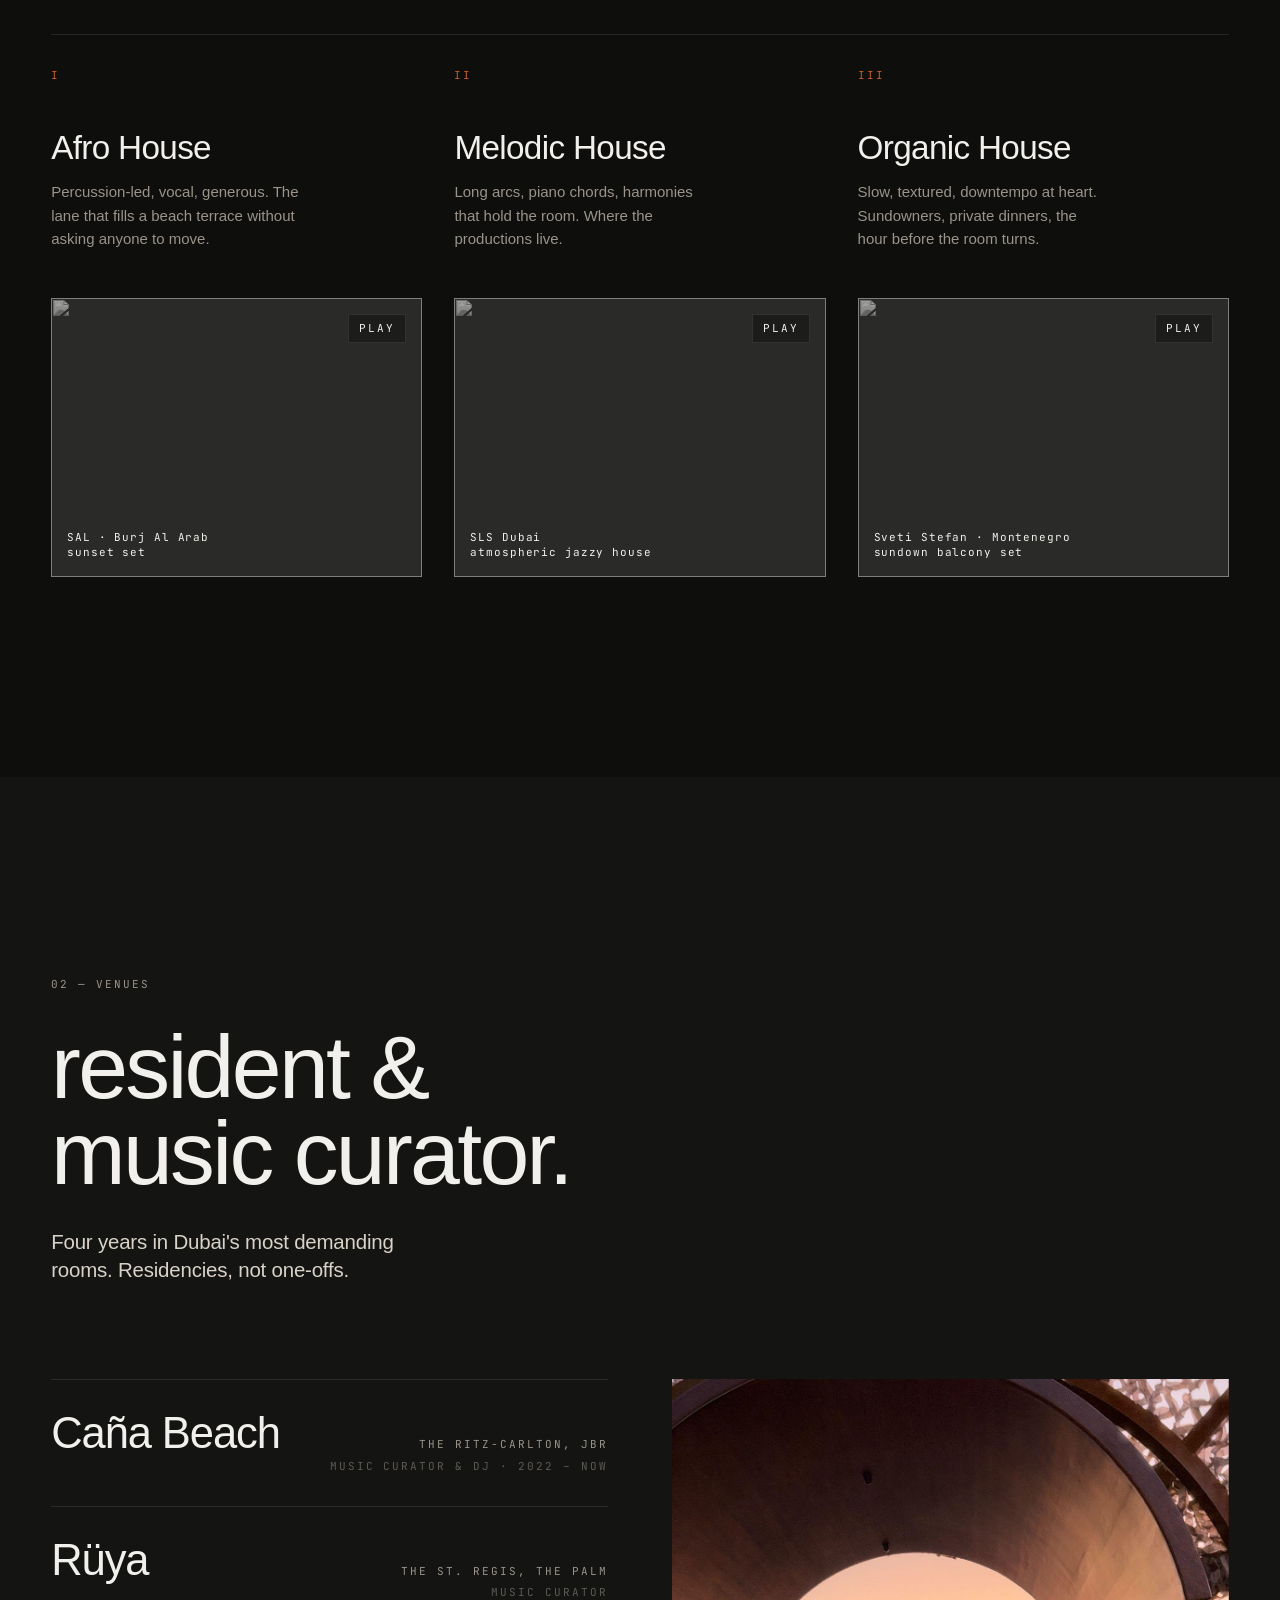
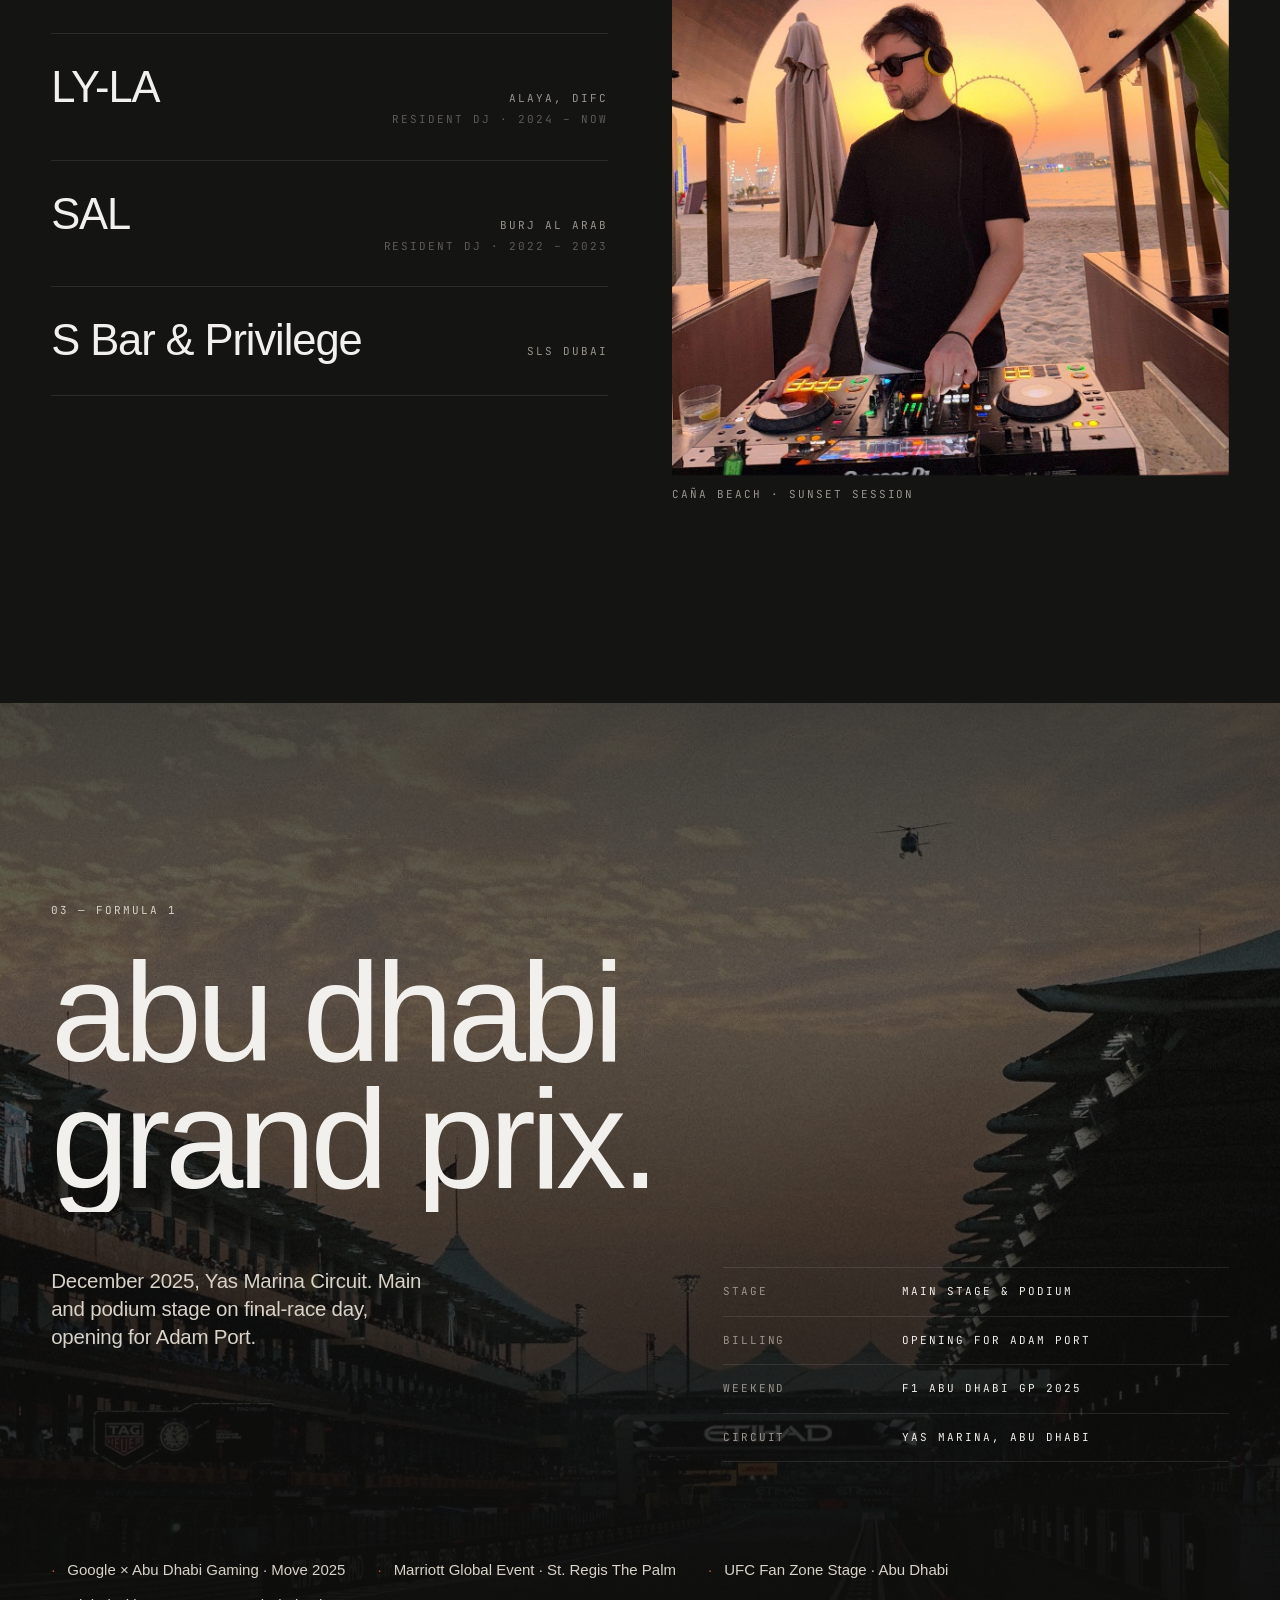
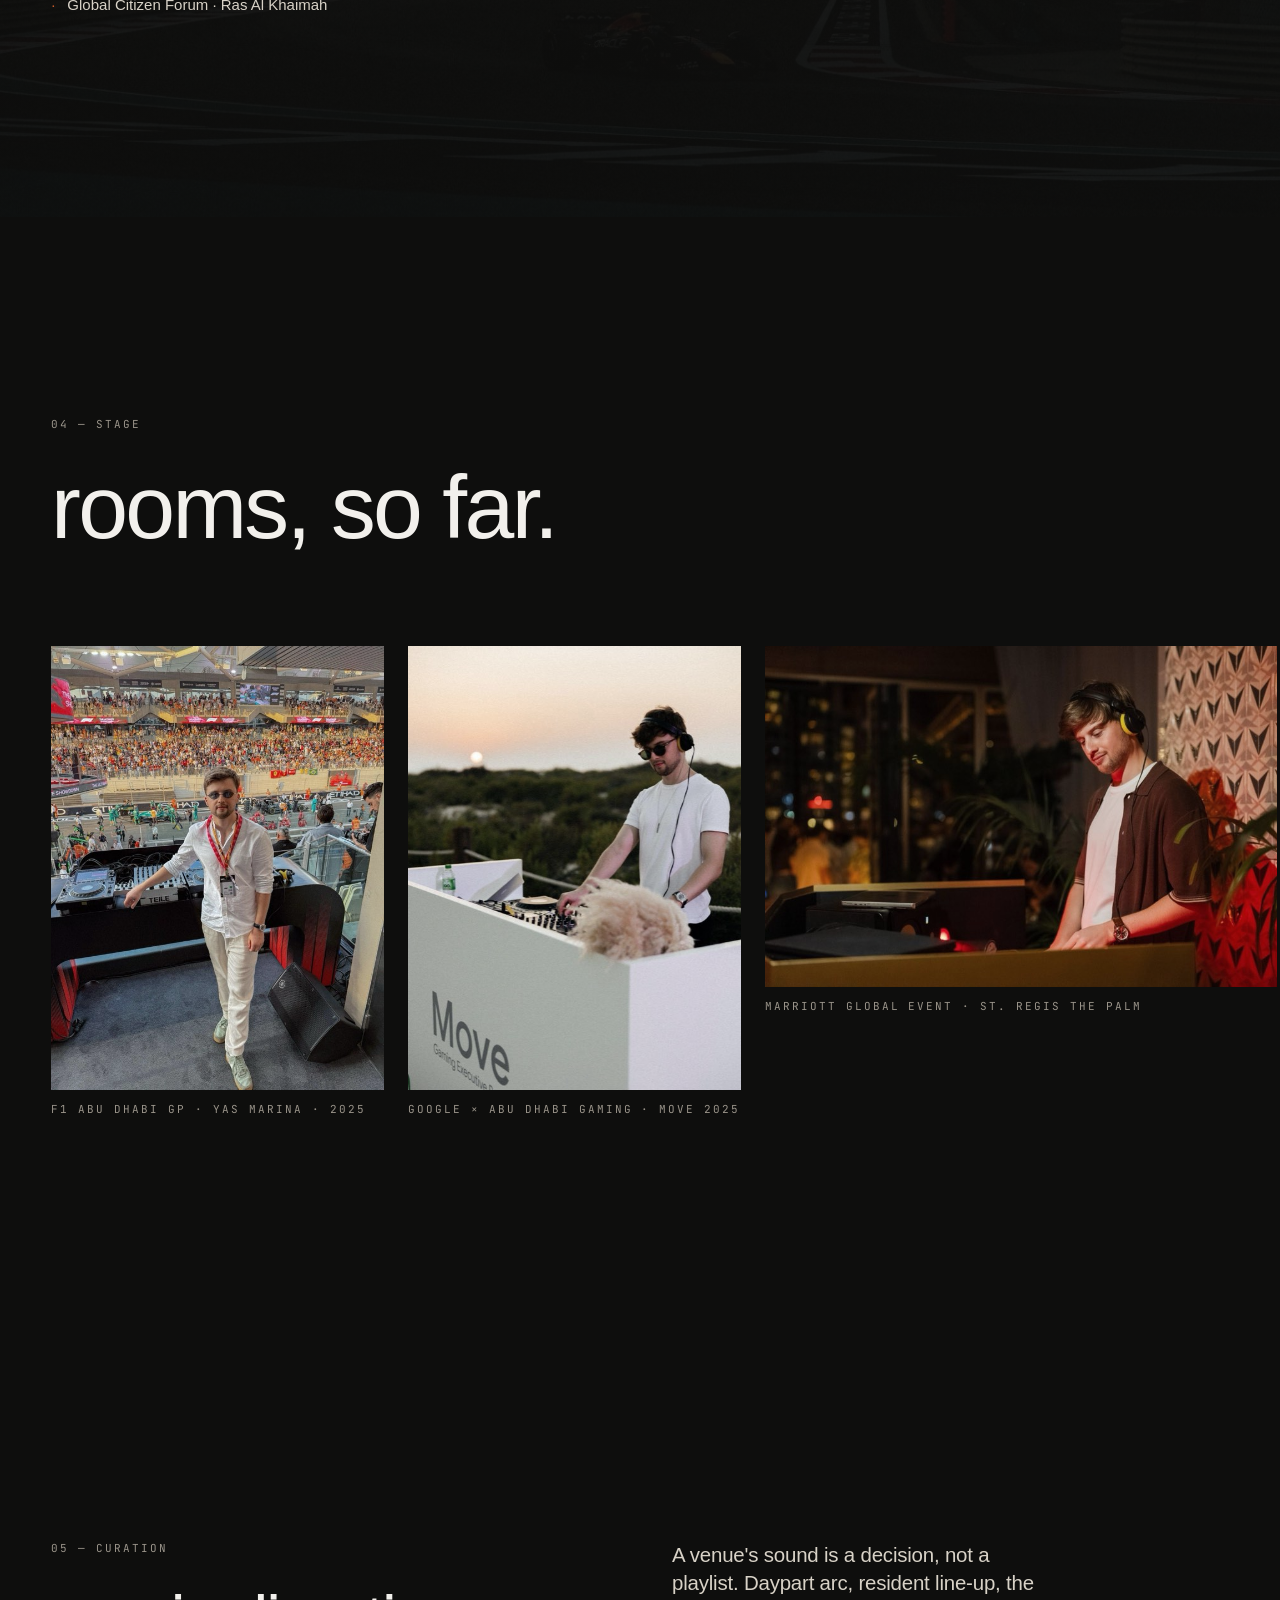
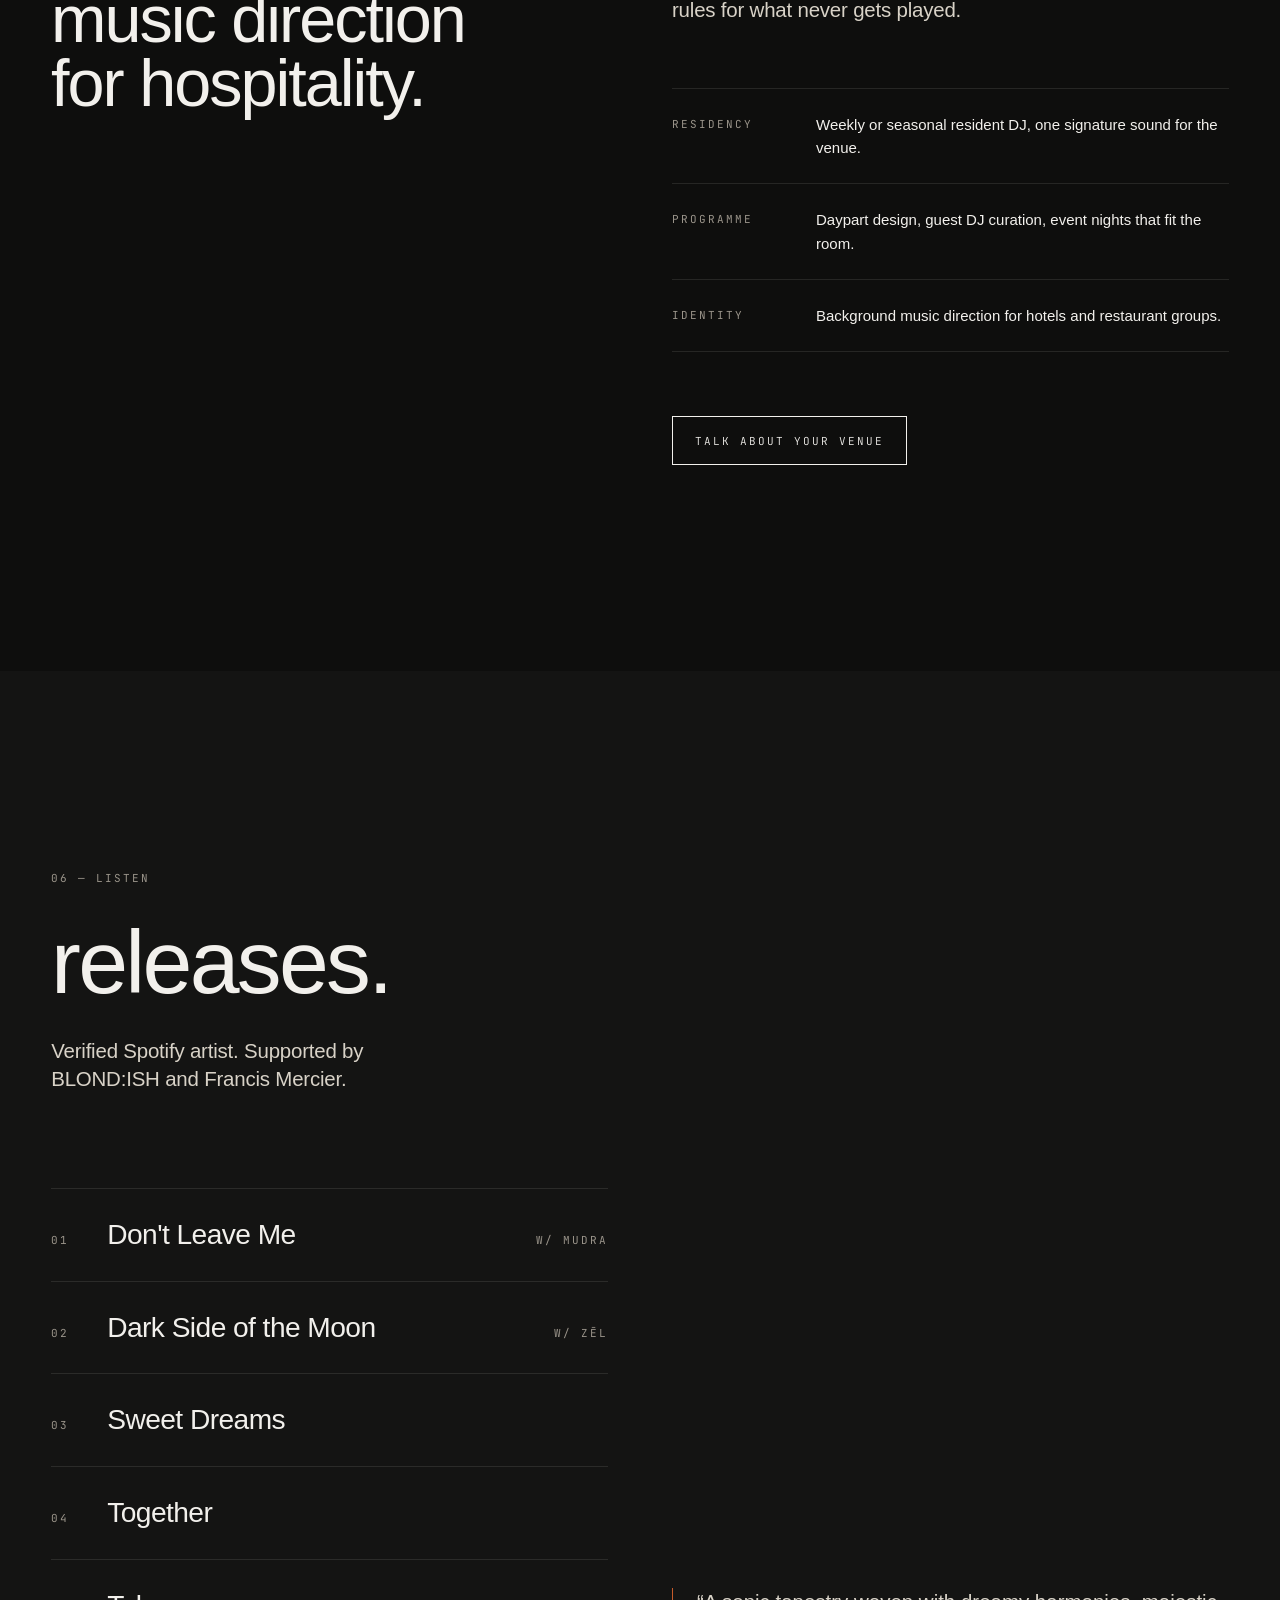
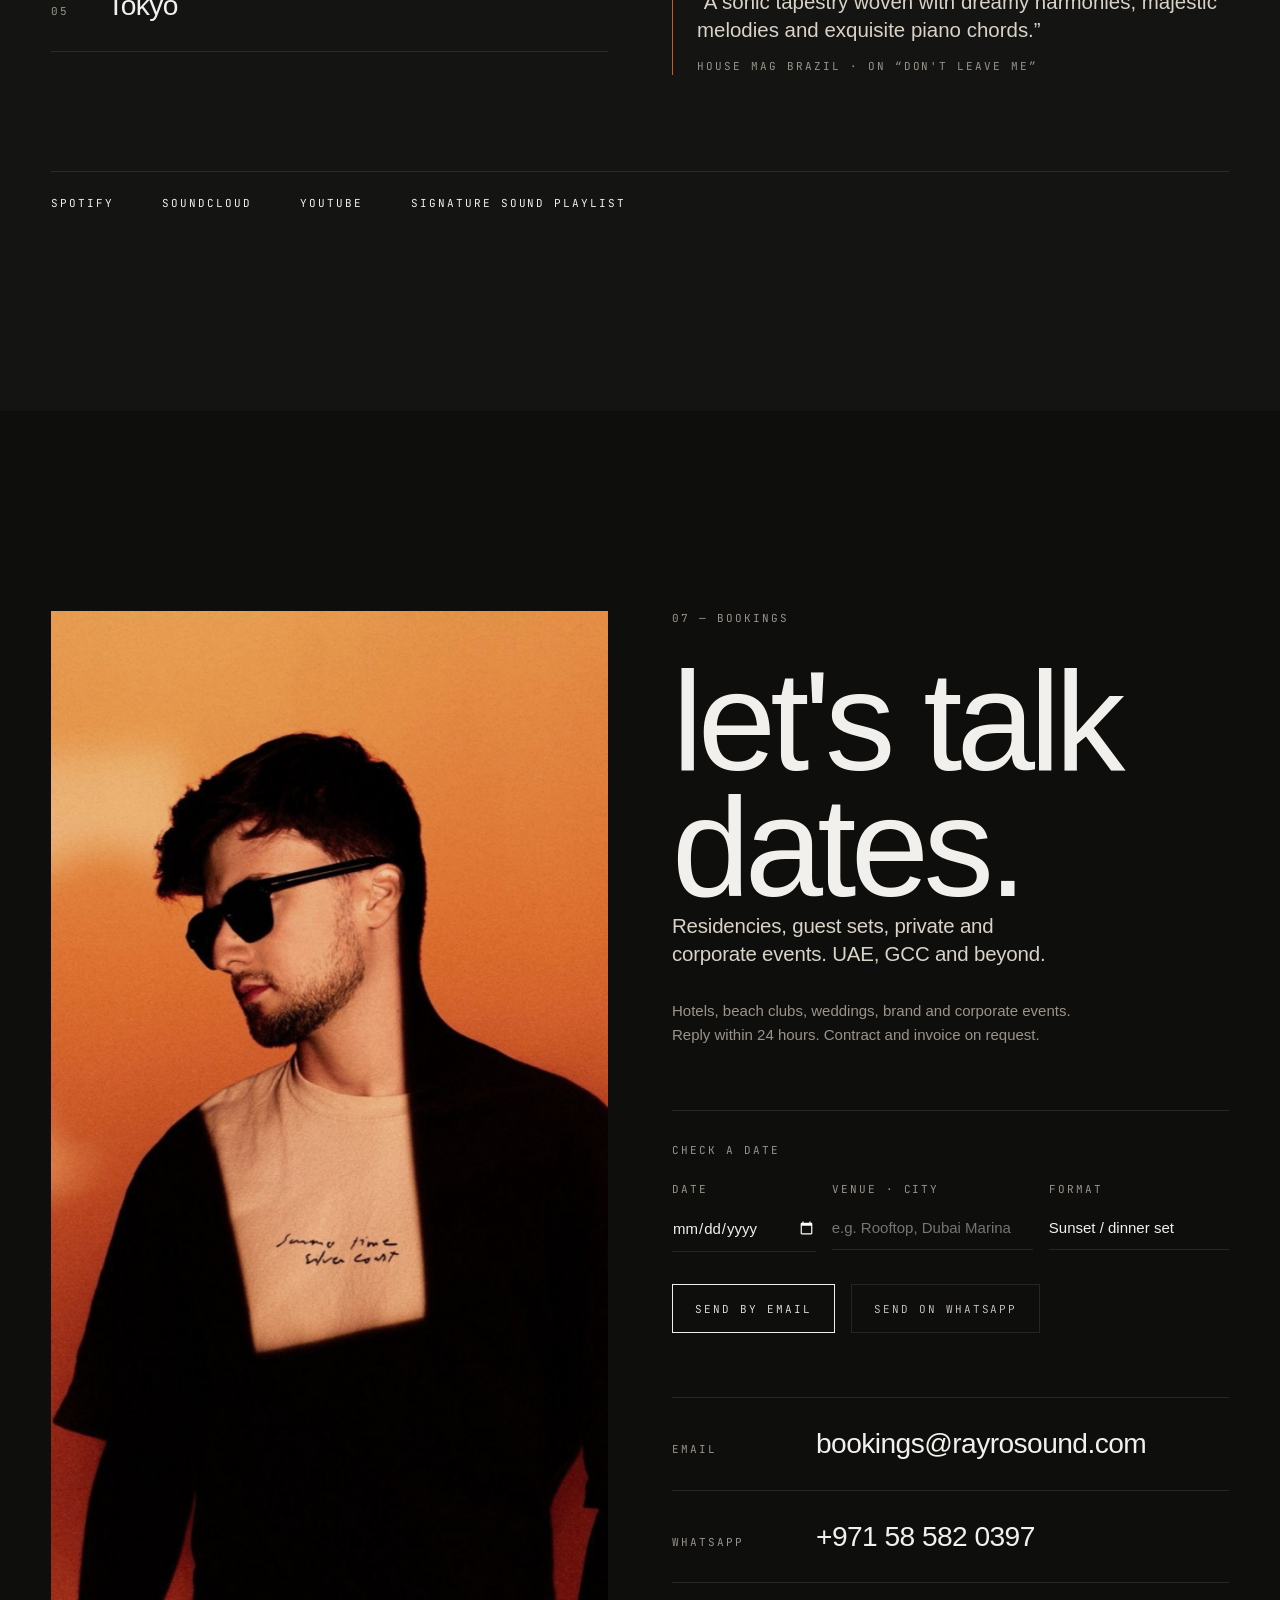
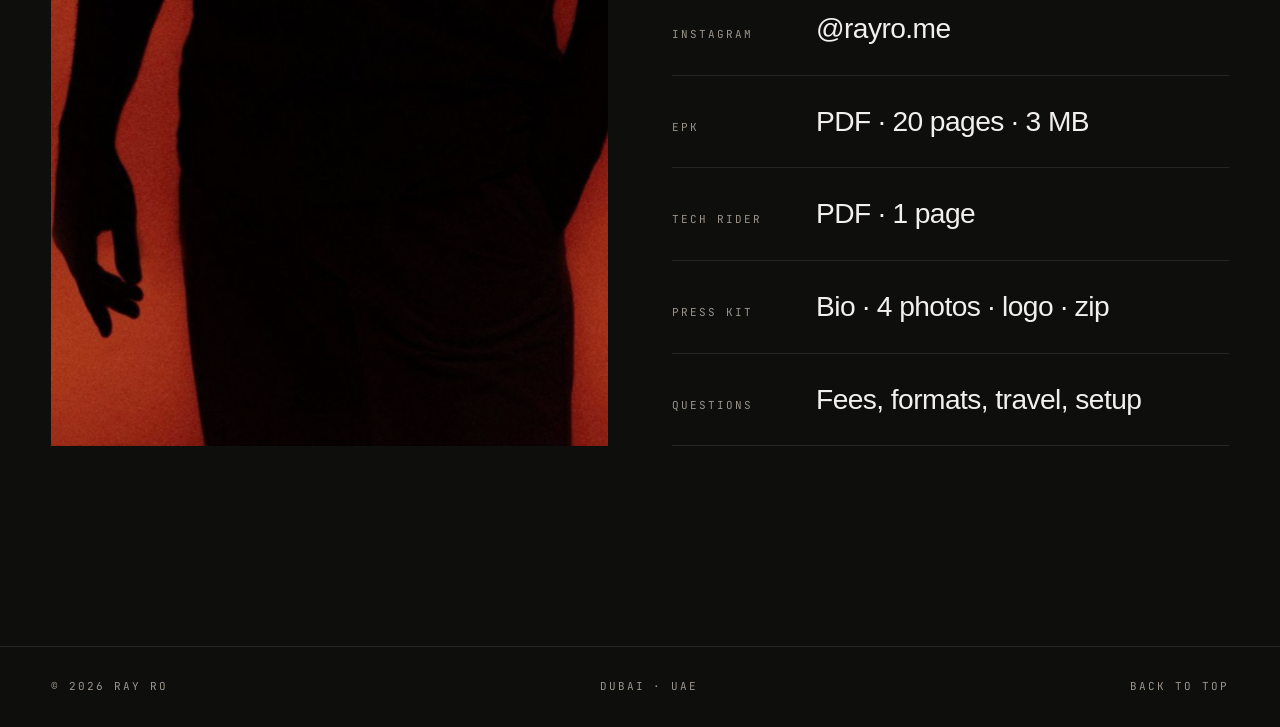
==== commit faf8658e: "analytics: Umami (analytics.soniqo.io) with CTA events, /epk tracked short link, EPK compressed to 3" ====
--- a/index.html
+++ b/index.html
@@ -210,6 +210,7 @@
       if (location.search.indexOf('shot') > -1) h.classList.add('shot');
     })();
   </script>
+  <script defer src="https://analytics.soniqo.io/script.js" data-website-id="14295572-b496-465f-94af-3ec234f751e7" data-domains="rayrosound.com,www.rayrosound.com"></script>
 </head>
 <body>
 
@@ -233,9 +234,9 @@
       <a href="#curation">Curation</a>
       <a href="#listen">Listen</a>
       <a href="faq.html">FAQ</a>
-      <a href="#contact" class="top__cta">Book</a>
+      <a href="#contact" class="top__cta" data-umami-event="book-nav">Book</a>
     </nav>
-    <div class="top__meta mono"><span class="top__clock">Dubai · <span data-clock>--:--</span> GST</span><a href="#contact" class="top__cta top__cta--m">Book</a></div>
+    <div class="top__meta mono"><span class="top__clock">Dubai · <span data-clock>--:--</span> GST</span><a href="#contact" class="top__cta top__cta--m" data-umami-event="book-nav-mobile">Book</a></div>
   </header>
 
   <main id="top">
@@ -285,7 +286,7 @@
           <div class="lane__index mono">I</div>
           <h3 class="lane__name">Afro House</h3>
           <p class="lane__desc">Percussion-led, vocal, generous. The lane that fills a beach terrace without asking anyone to move.</p>
-          <button class="player" type="button" data-yt="RgMtoD_0YS0" data-cursor="play" aria-label="Play: chilled set at SAL, Burj Al Arab">
+          <button class="player" type="button" data-yt="RgMtoD_0YS0" data-umami-event="play-set" data-umami-event-video="RgMtoD_0YS0" data-cursor="play" aria-label="Play: chilled set at SAL, Burj Al Arab">
             <img class="player__poster" src="https://i.ytimg.com/vi/RgMtoD_0YS0/hqdefault.jpg" alt="" loading="lazy" decoding="async" width="480" height="360" />
             <span class="player__meta mono">SAL · Burj Al Arab<br>sunset set</span>
             <span class="player__btn mono">Play</span>
@@ -296,7 +297,7 @@
           <div class="lane__index mono">II</div>
           <h3 class="lane__name">Melodic House</h3>
           <p class="lane__desc">Long arcs, piano chords, harmonies that hold the room. Where the productions live.</p>
-          <button class="player" type="button" data-yt="tsNYrGCNgGk" data-cursor="play" aria-label="Play: atmospheric set at SLS Dubai">
+          <button class="player" type="button" data-yt="tsNYrGCNgGk" data-umami-event="play-set" data-umami-event-video="tsNYrGCNgGk" data-cursor="play" aria-label="Play: atmospheric set at SLS Dubai">
             <img class="player__poster" src="https://i.ytimg.com/vi/tsNYrGCNgGk/hqdefault.jpg" alt="" loading="lazy" decoding="async" width="480" height="360" />
             <span class="player__meta mono">SLS Dubai<br>atmospheric jazzy house</span>
             <span class="player__btn mono">Play</span>
@@ -307,7 +308,7 @@
           <div class="lane__index mono">III</div>
           <h3 class="lane__name">Organic House</h3>
           <p class="lane__desc">Slow, textured, downtempo at heart. Sundowners, private dinners, the hour before the room turns.</p>
-          <button class="player" type="button" data-yt="8rdfERg5yCU" data-cursor="play" aria-label="Play: sundown set at Sveti Stefan, Montenegro">
+          <button class="player" type="button" data-yt="8rdfERg5yCU" data-umami-event="play-set" data-umami-event-video="8rdfERg5yCU" data-cursor="play" aria-label="Play: sundown set at Sveti Stefan, Montenegro">
             <img class="player__poster" src="https://i.ytimg.com/vi/8rdfERg5yCU/hqdefault.jpg" alt="" loading="lazy" decoding="async" width="480" height="360" />
             <span class="player__meta mono">Sveti Stefan · Montenegro<br>sundown balcony set</span>
             <span class="player__btn mono">Play</span>
@@ -525,17 +526,17 @@
             </label>
           </div>
           <div class="avail__actions">
-            <button type="button" class="btn" data-avail-mail data-cursor="mail">Send by email</button>
-            <button type="submit" class="btn btn--ghost" data-cursor="go">Send on WhatsApp</button>
+            <button type="button" class="btn" data-avail-mail data-umami-event="form-email" data-cursor="mail">Send by email</button>
+            <button type="submit" class="btn btn--ghost" data-cursor="go" data-umami-event="form-whatsapp">Send on WhatsApp</button>
           </div>
         </form>
         <ul class="contact__list" data-reveal>
-          <li><span class="mono">Email</span><a href="mailto:bookings@rayrosound.com" data-cursor="mail">bookings@rayrosound.com</a></li>
-          <li><span class="mono">WhatsApp</span><a href="https://wa.me/971585820397?text=Hi%20Ray%2C%20I%27d%20like%20to%20talk%20about%20a%20booking" target="_blank" rel="noopener" data-cursor="open" data-whatsapp>+971 58 582 0397</a></li>
-          <li><span class="mono">Instagram</span><a href="https://instagram.com/rayro.me" target="_blank" rel="noopener" data-cursor="open">@rayro.me</a></li>
-          <li><span class="mono">EPK</span><a href="assets/RayRo-EPK.pdf" target="_blank" rel="noopener" data-cursor="open">PDF · 20 pages</a></li>
-          <li><span class="mono">Tech rider</span><a href="assets/RayRo-Tech-Rider.pdf" target="_blank" rel="noopener" data-cursor="open">PDF · 1 page</a></li>
-          <li><span class="mono">Press kit</span><a href="assets/RayRo-PressKit.zip" data-cursor="open">Bio · 4 photos · logo · zip</a></li>
+          <li><span class="mono">Email</span><a href="mailto:bookings@rayrosound.com" data-umami-event="email-click" data-cursor="mail">bookings@rayrosound.com</a></li>
+          <li><span class="mono">WhatsApp</span><a href="https://wa.me/971585820397?text=Hi%20Ray%2C%20I%27d%20like%20to%20talk%20about%20a%20booking" target="_blank" rel="noopener" data-cursor="open" data-whatsapp data-umami-event="whatsapp-click">+971 58 582 0397</a></li>
+          <li><span class="mono">Instagram</span><a href="https://instagram.com/rayro.me" data-umami-event="instagram" target="_blank" rel="noopener" data-cursor="open">@rayro.me</a></li>
+          <li><span class="mono">EPK</span><a href="assets/RayRo-EPK.pdf" data-umami-event="epk-download" target="_blank" rel="noopener" data-cursor="open">PDF · 20 pages · 3 MB</a></li>
+          <li><span class="mono">Tech rider</span><a href="assets/RayRo-Tech-Rider.pdf" data-umami-event="tech-rider" target="_blank" rel="noopener" data-cursor="open">PDF · 1 page</a></li>
+          <li><span class="mono">Press kit</span><a href="assets/RayRo-PressKit.zip" data-umami-event="press-kit" data-cursor="open">Bio · 4 photos · logo · zip</a></li>
           <li><span class="mono">Questions</span><a href="faq.html" data-cursor="open">Fees, formats, travel, setup</a></li>
         </ul>
       </div>
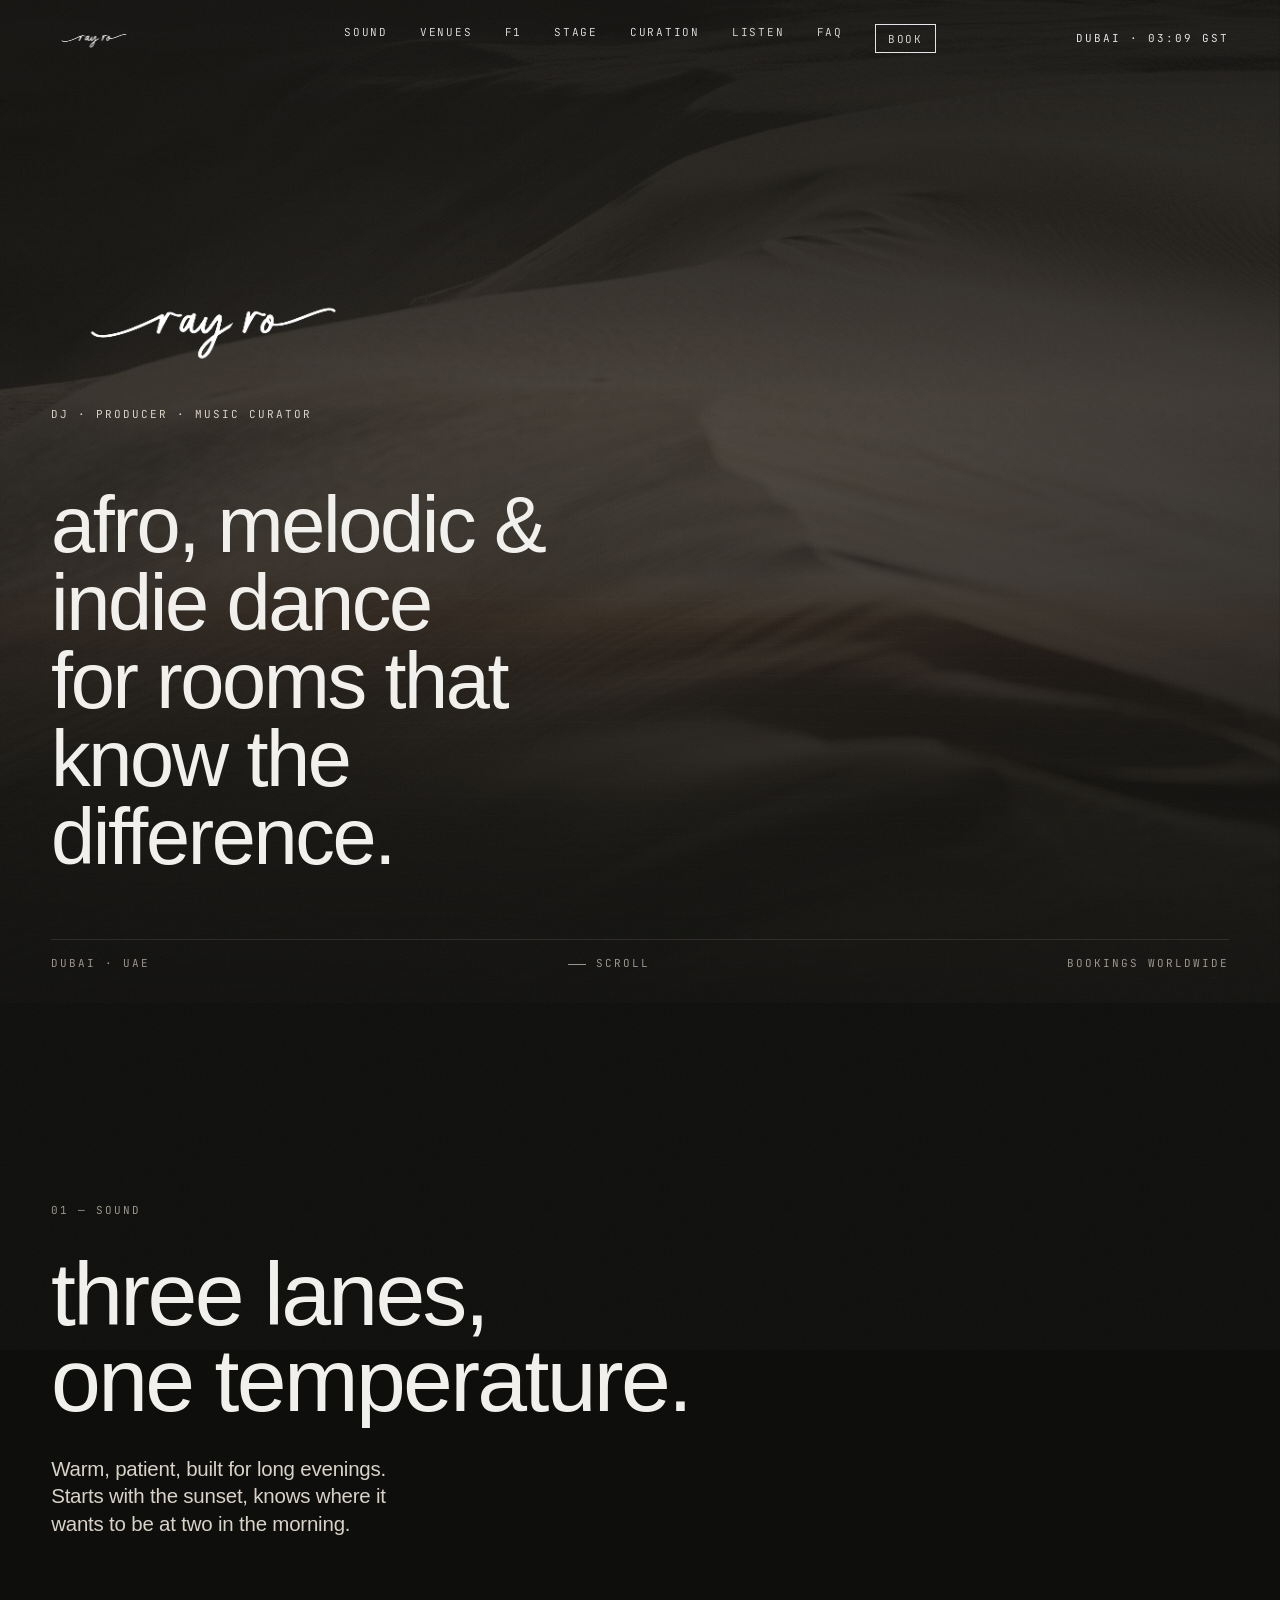
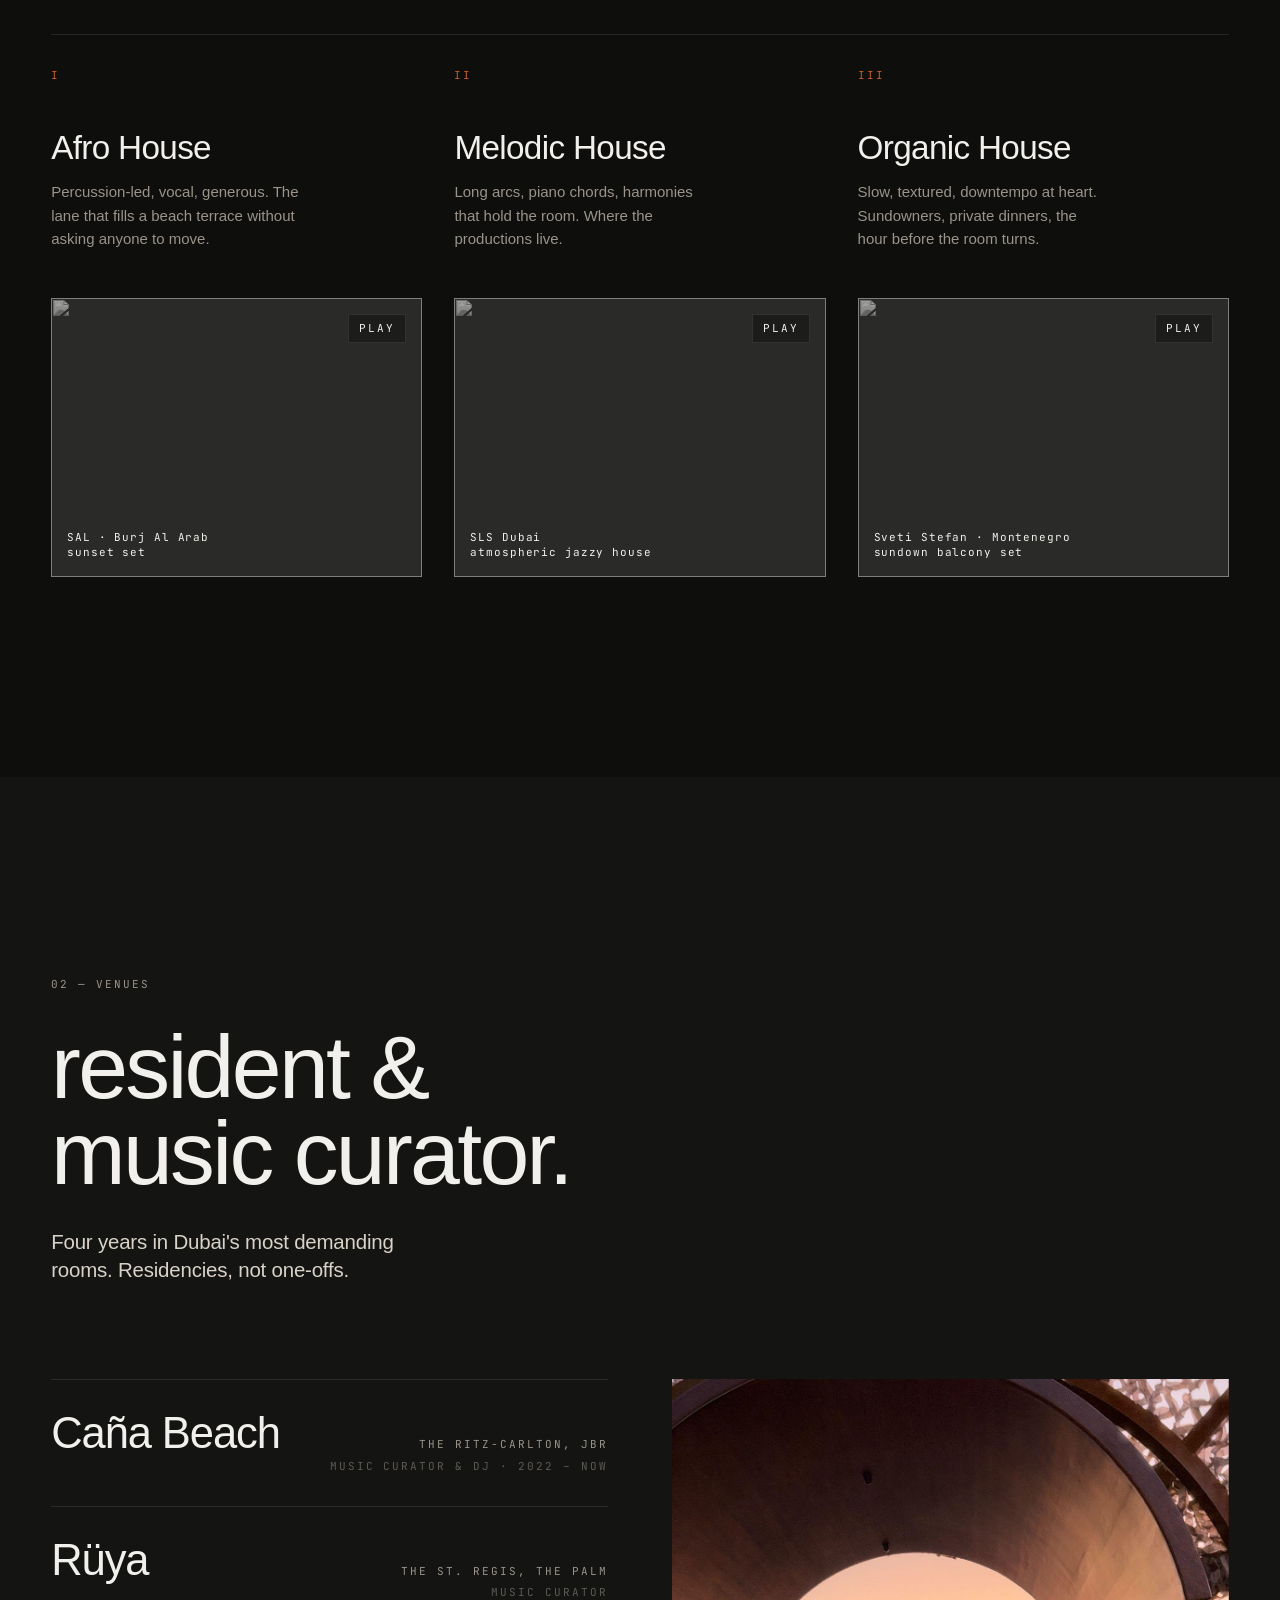
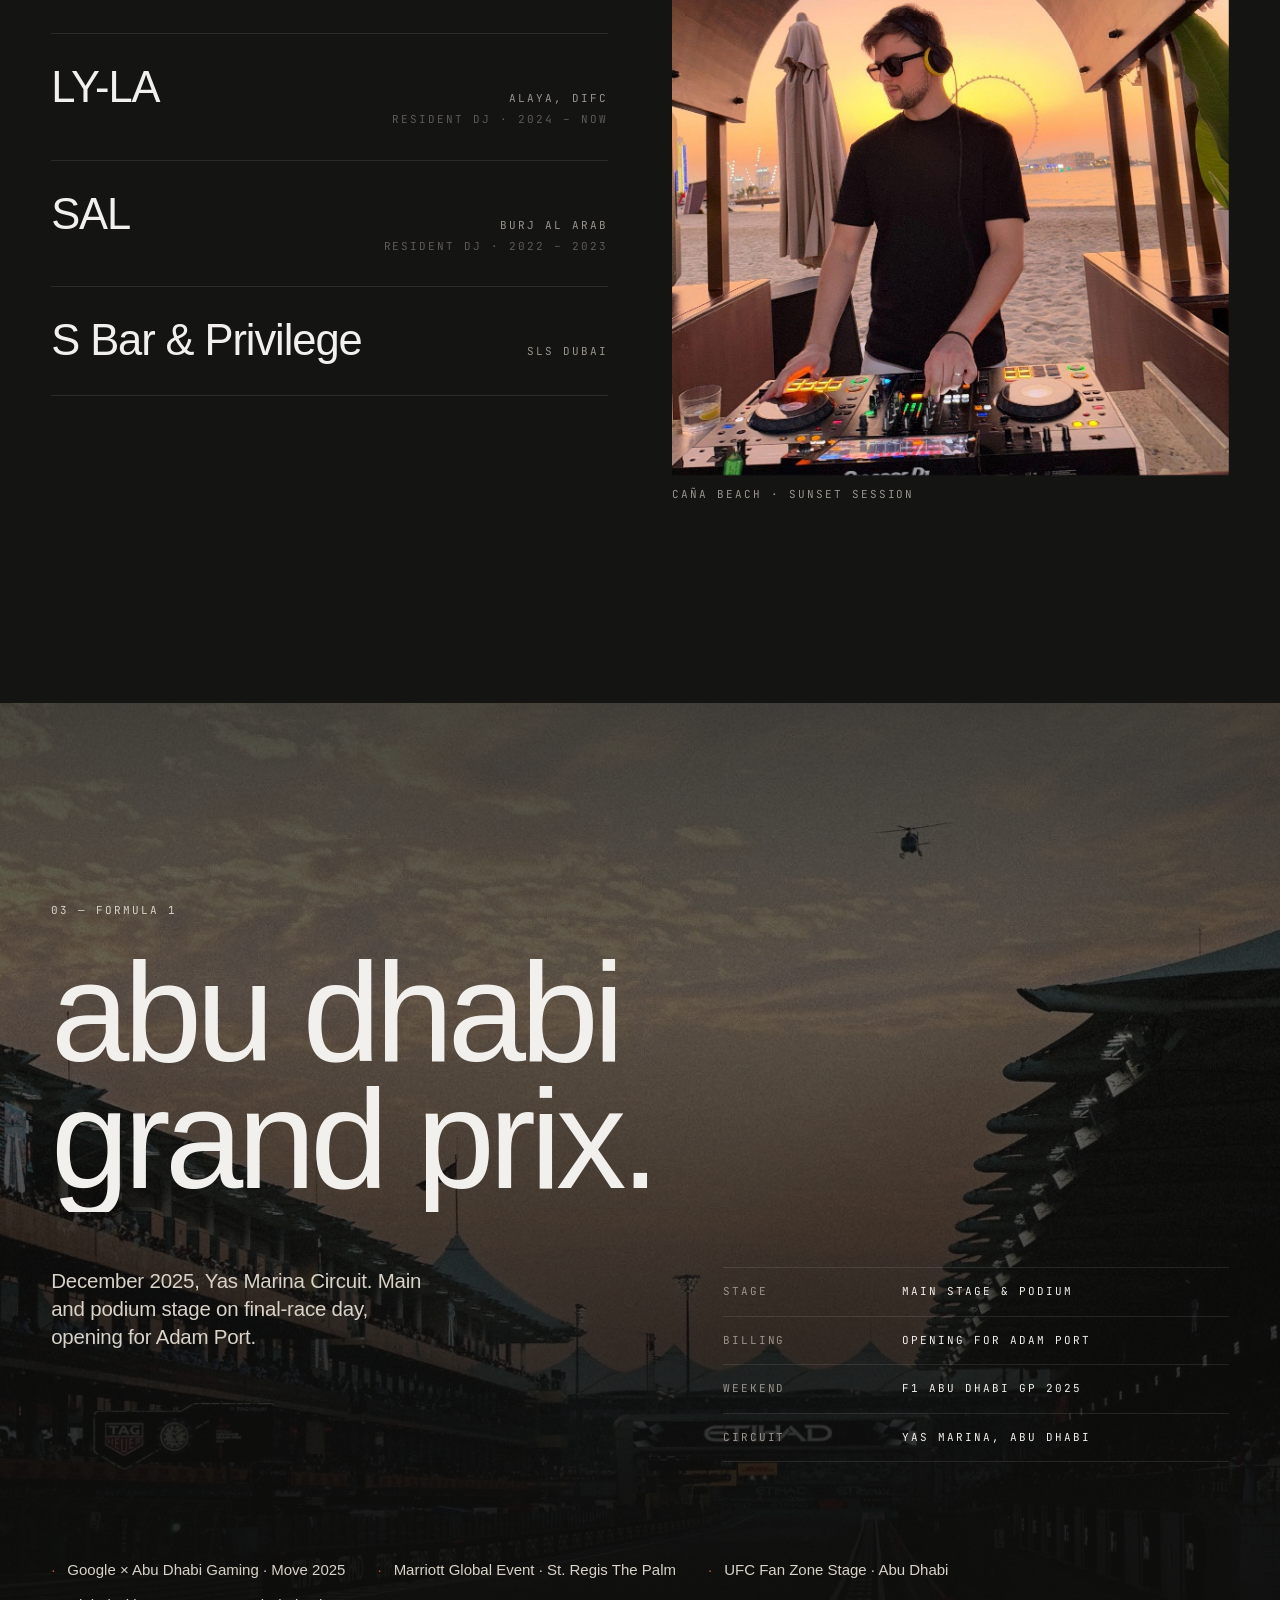
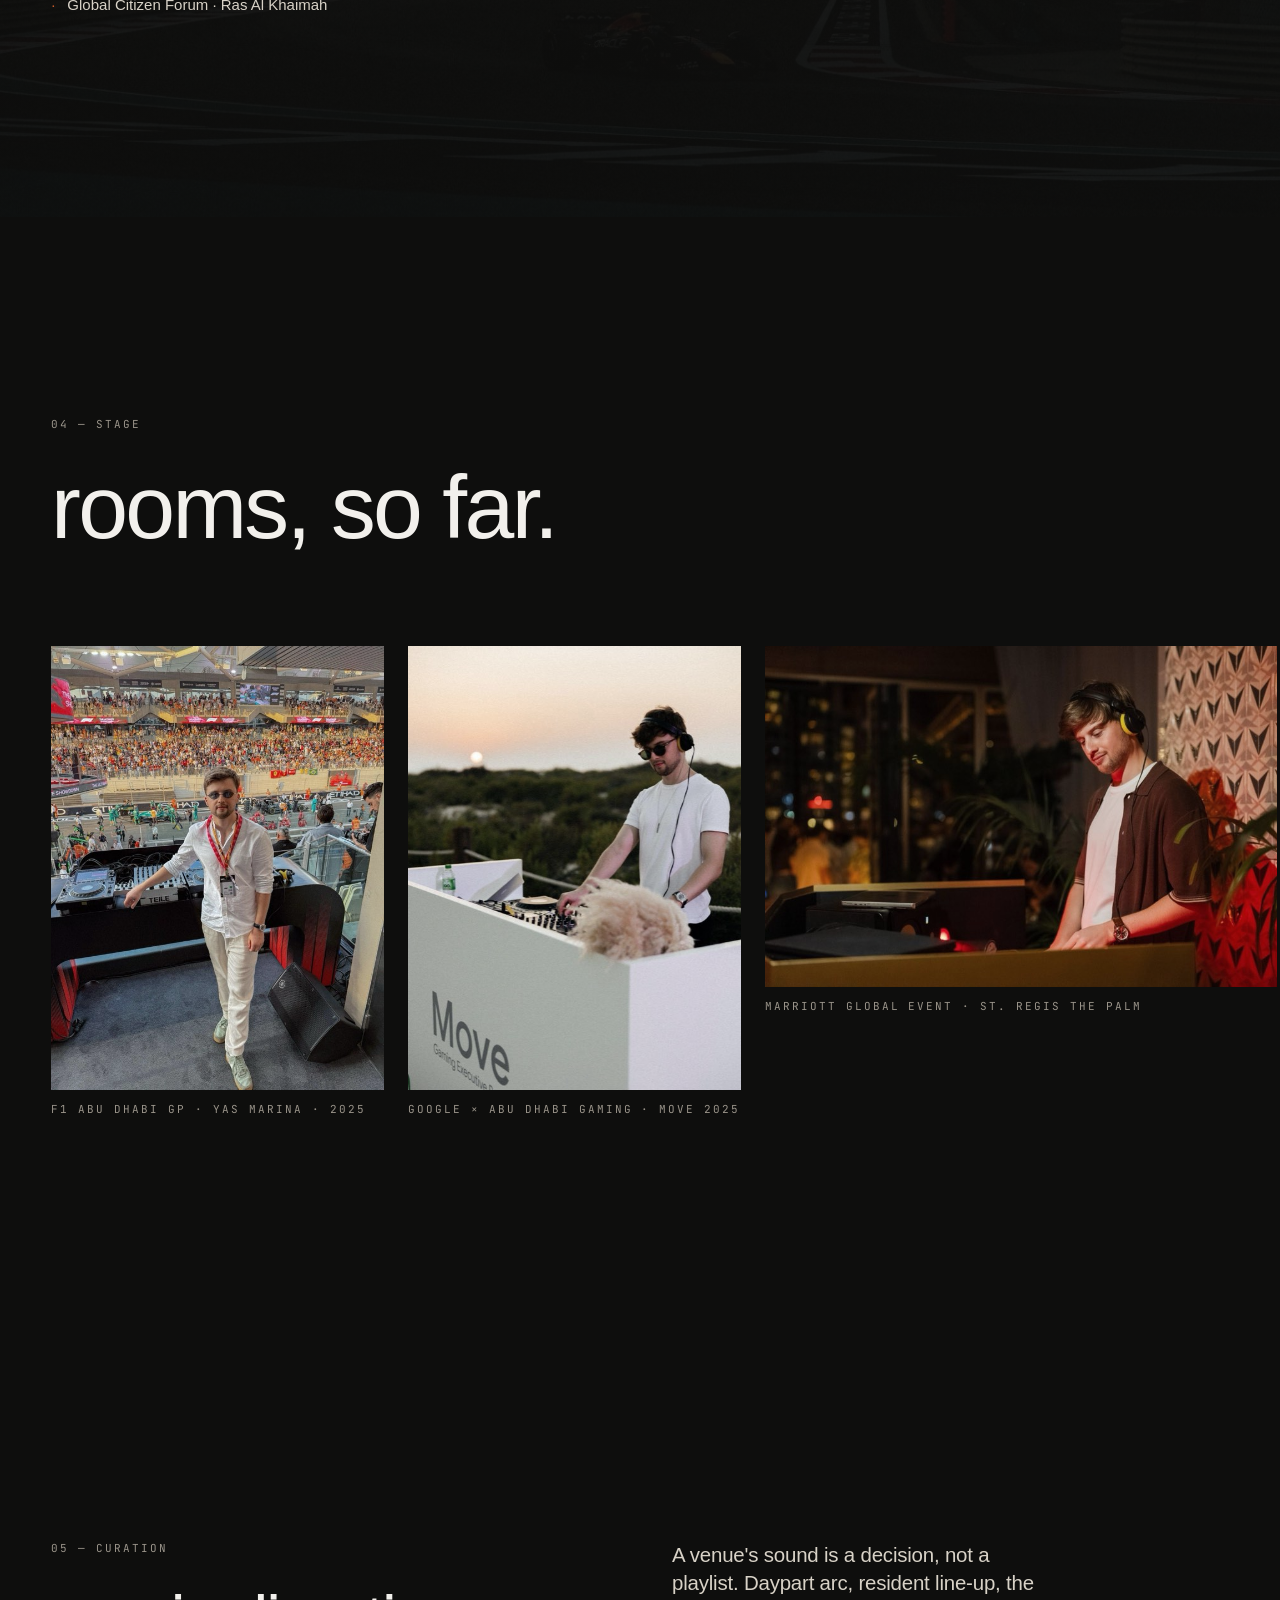
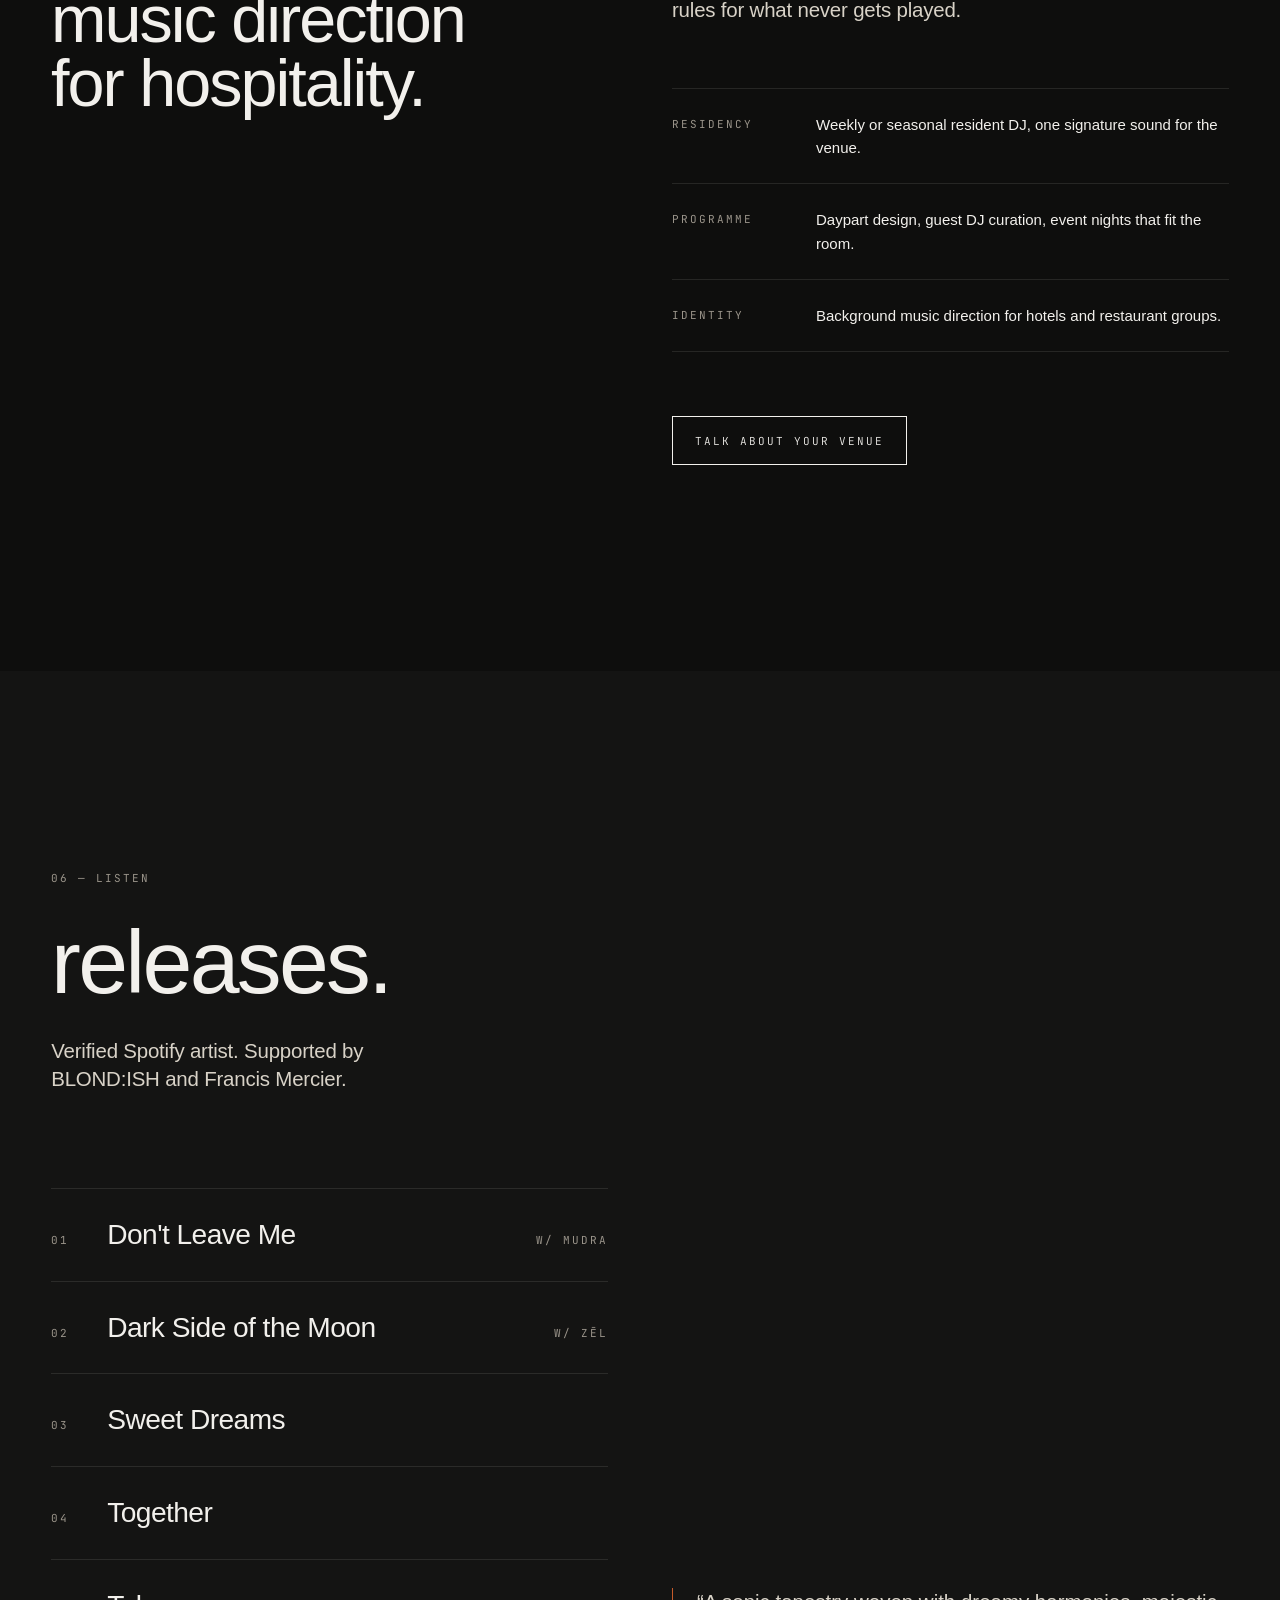
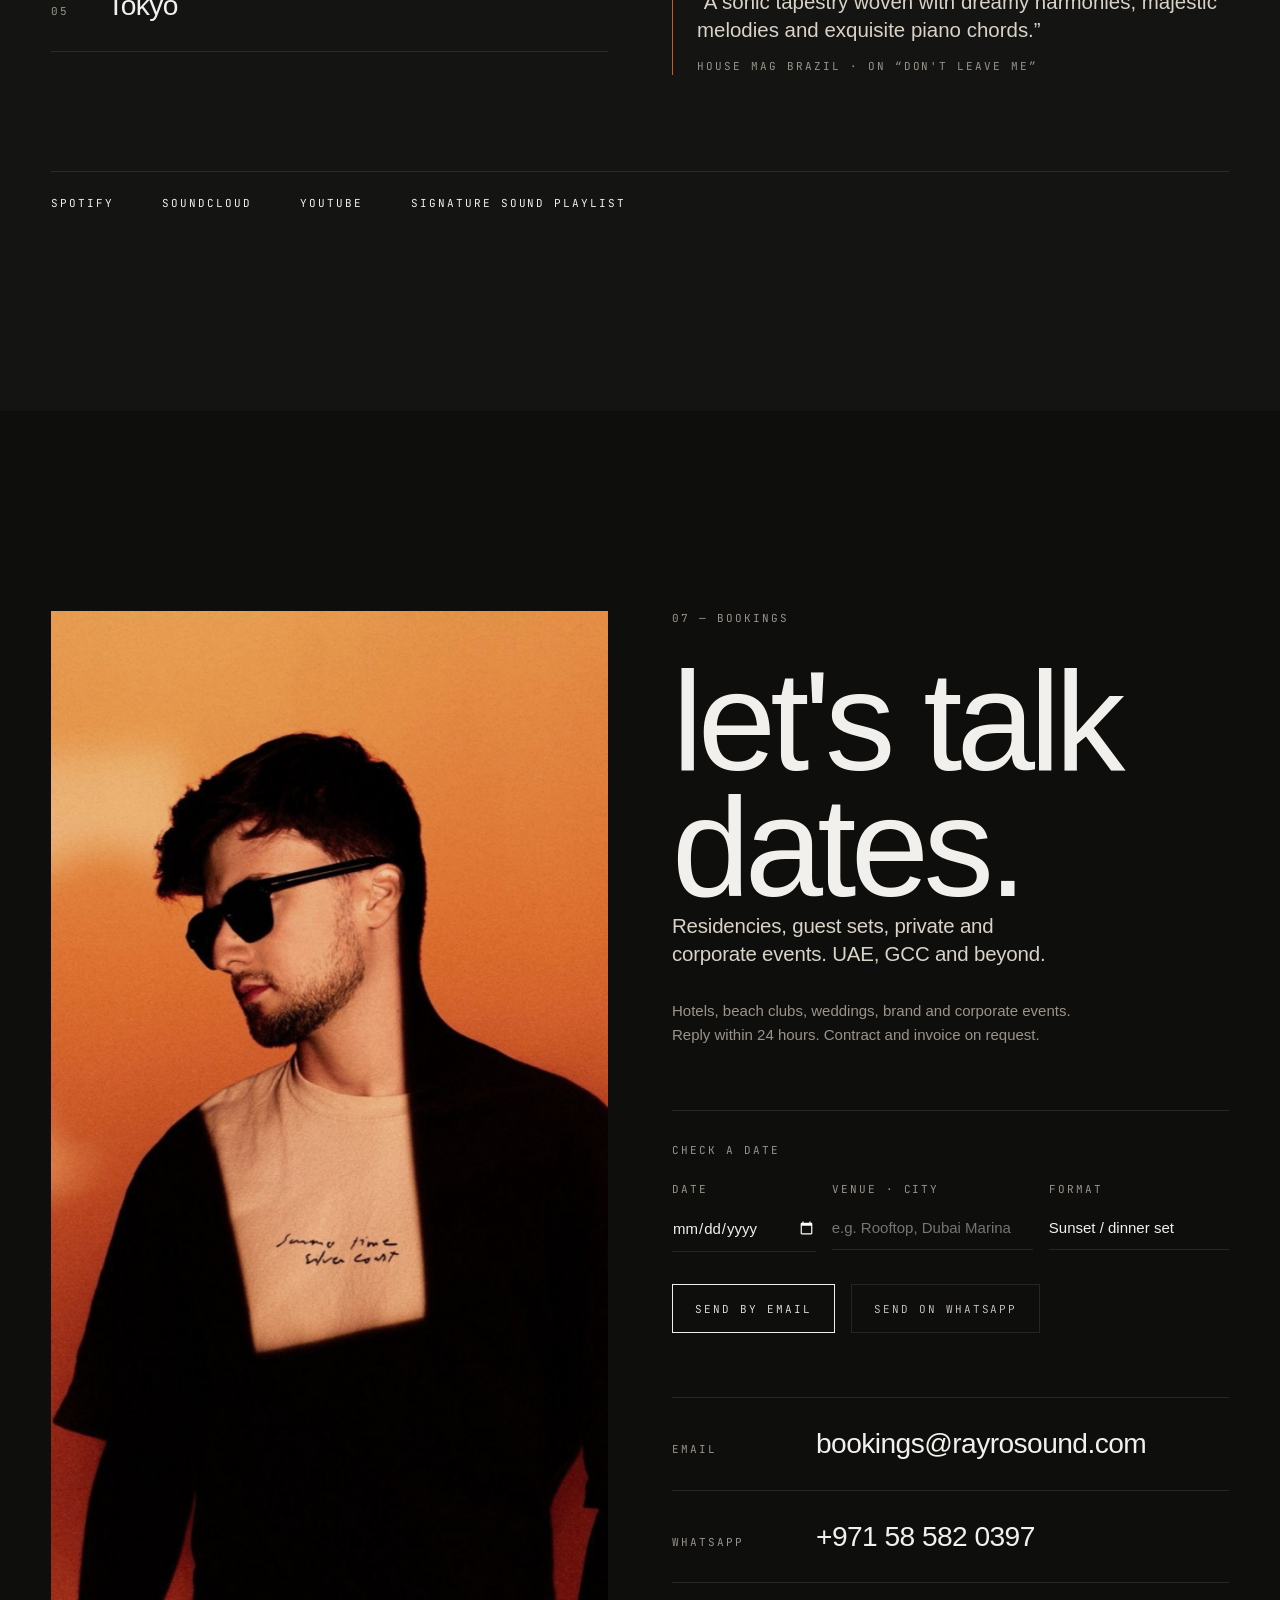
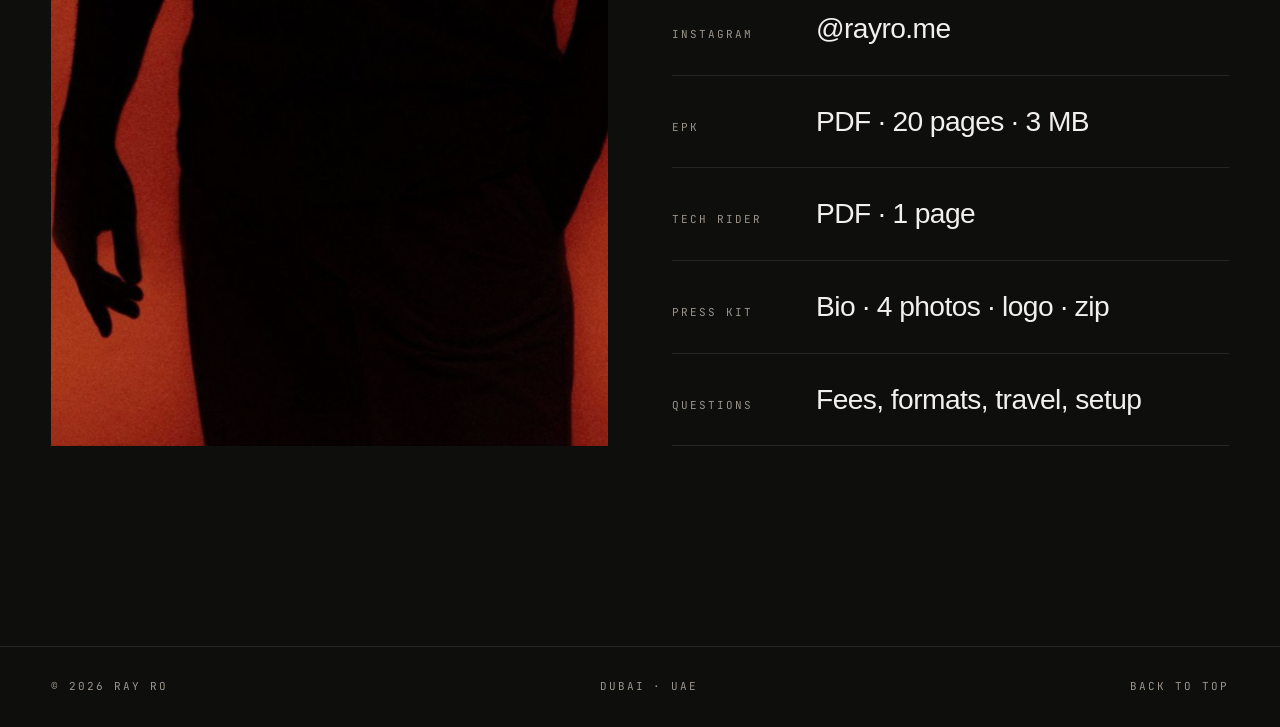
==== commit f90b1d41: "link previews without dashes Co-Authored-By: Claude Fable 5.1 <noreply@anthropic.com>" ====
--- a/index.html
+++ b/index.html
@@ -18,14 +18,14 @@
 
   <meta property="og:type" content="profile" />
   <meta property="og:site_name" content="Ray Ro" />
-  <meta property="og:title" content="Ray Ro — DJ · Producer · Music Curator" />
+  <meta property="og:title" content="Ray Ro · DJ · Producer · Music Curator" />
   <meta property="og:description" content="Afro · Melodic House · Indie Dance. Burj Al Arab, The Ritz-Carlton, St. Regis, F1 Abu Dhabi GP. Dubai, bookings worldwide." />
   <meta property="og:url" content="https://rayrosound.com/" />
   <meta property="og:image" content="https://rayrosound.com/assets/img/og.jpg" />
   <meta property="og:image:width" content="1200" />
   <meta property="og:image:height" content="630" />
   <meta name="twitter:card" content="summary_large_image" />
-  <meta name="twitter:title" content="Ray Ro — DJ · Producer · Music Curator" />
+  <meta name="twitter:title" content="Ray Ro · DJ · Producer · Music Curator" />
   <meta name="twitter:description" content="Afro · Melodic House · Indie Dance. Dubai, bookings worldwide." />
   <meta name="twitter:image" content="https://rayrosound.com/assets/img/og.jpg" />
 
